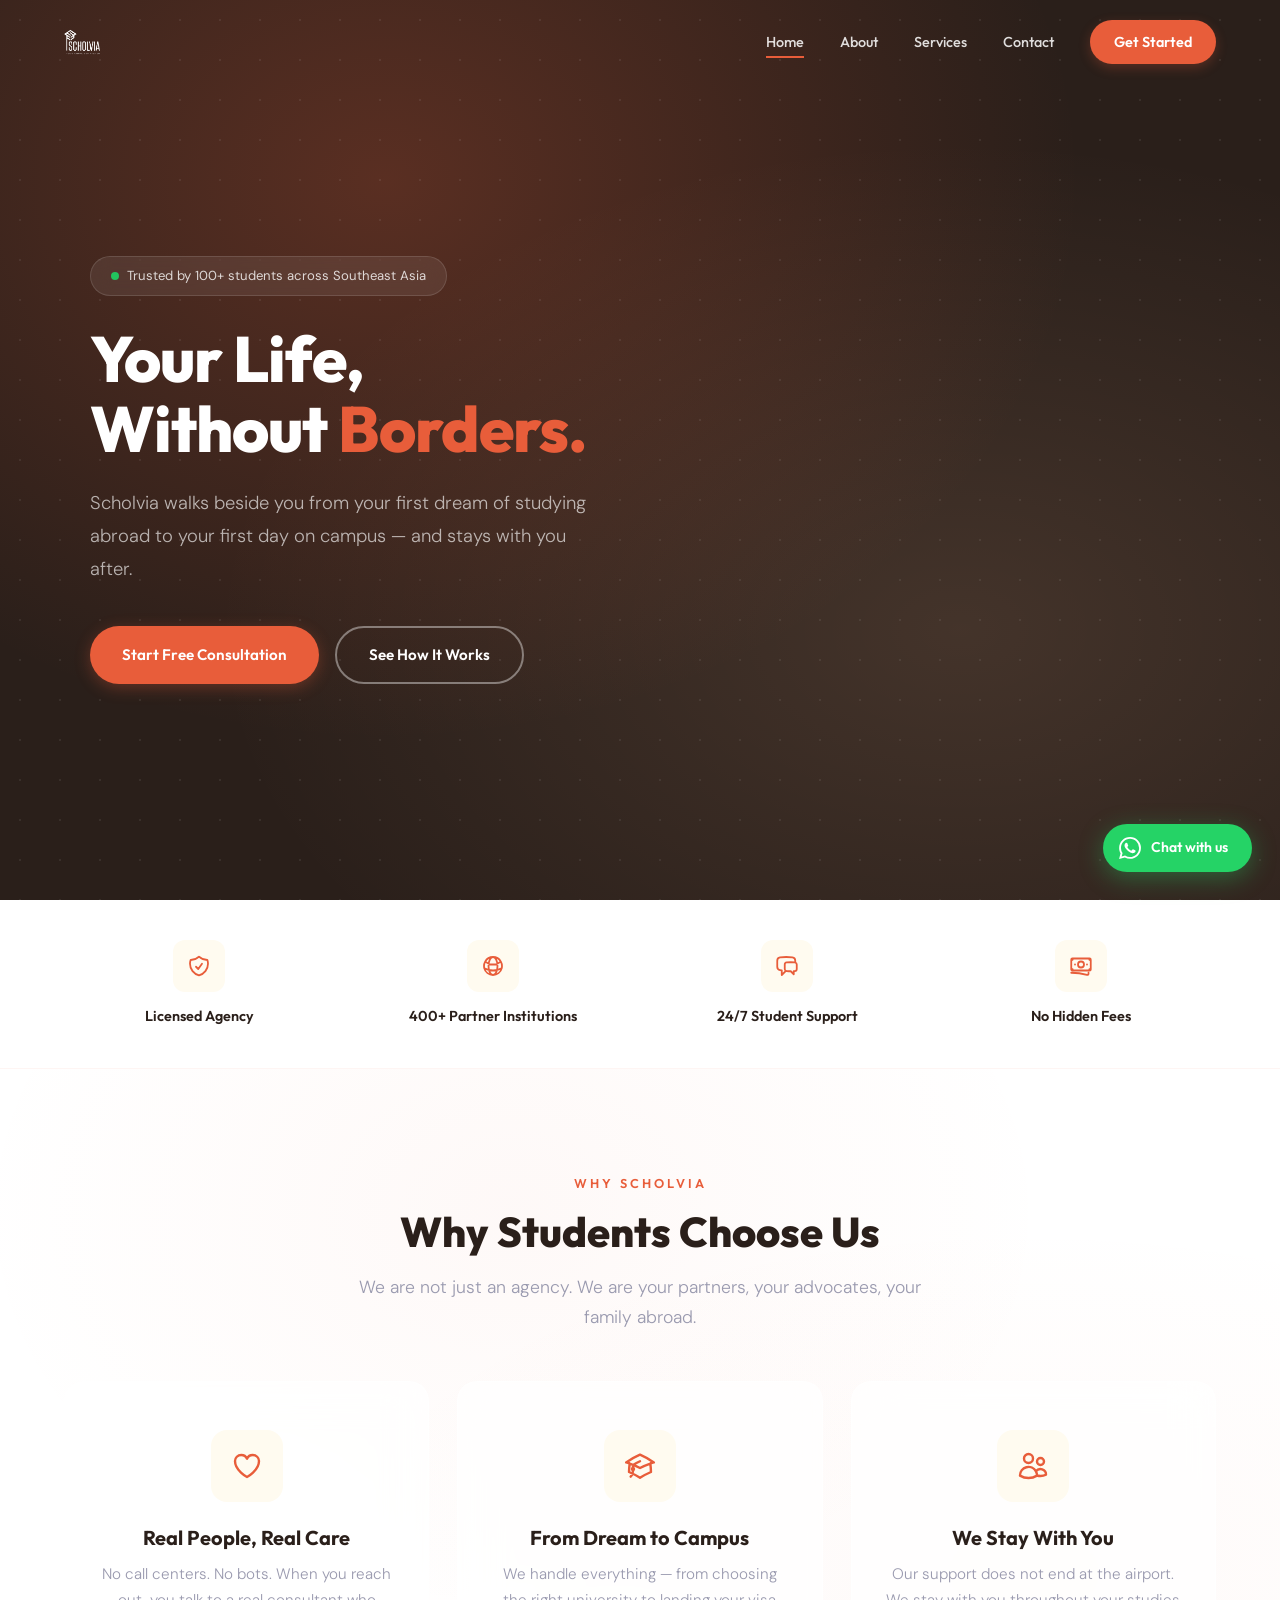
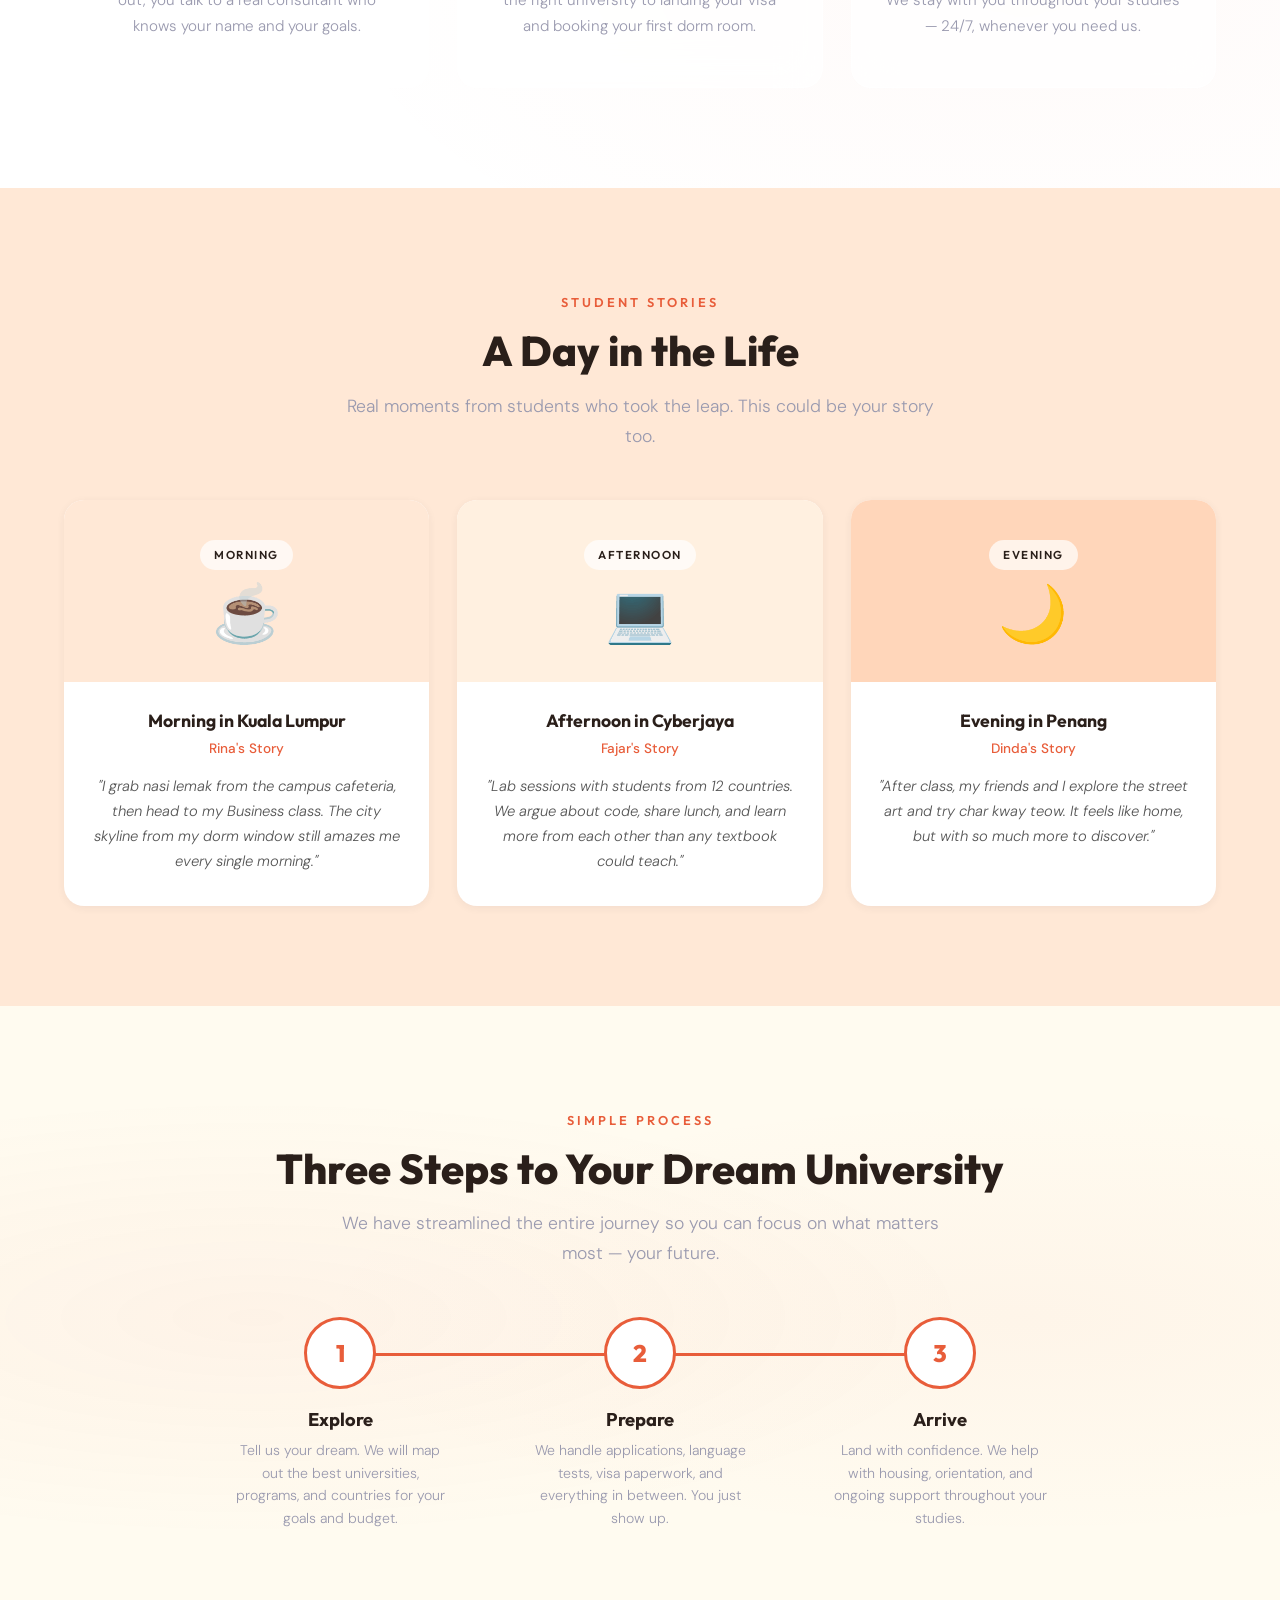
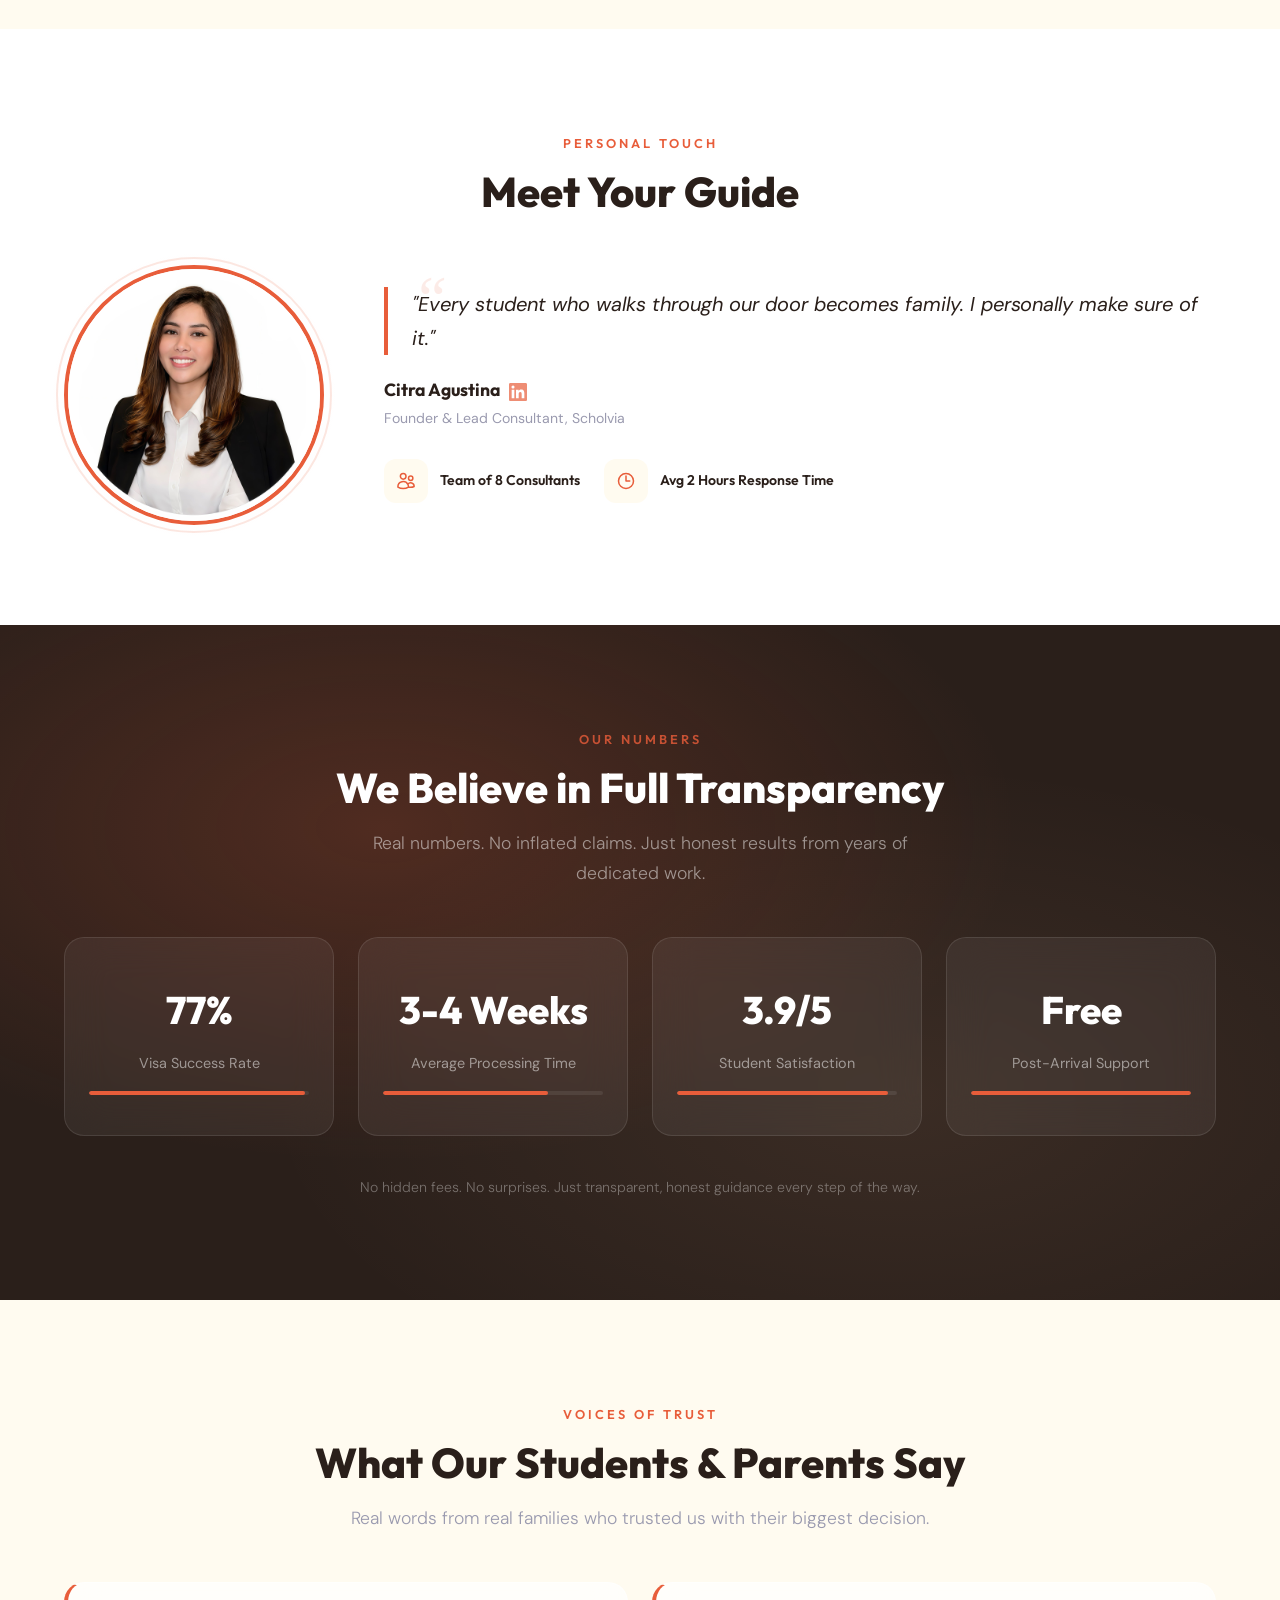
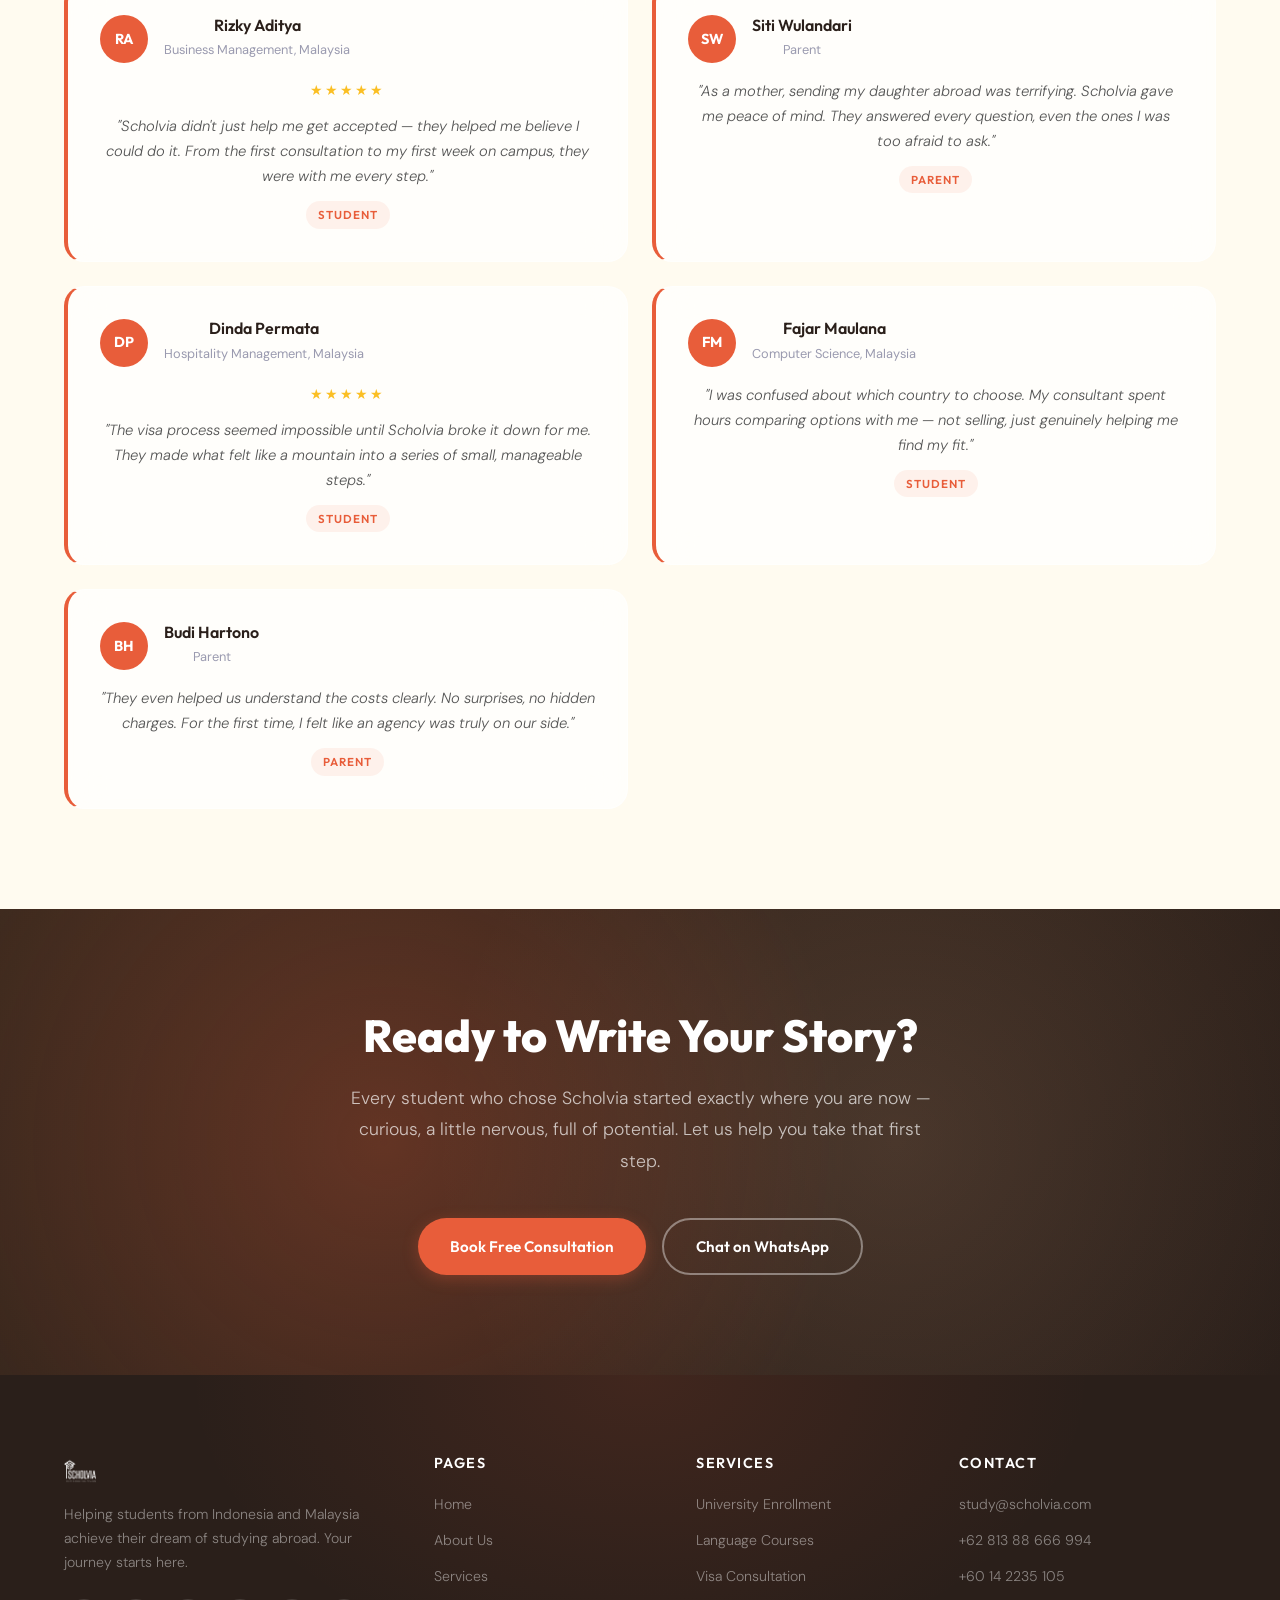
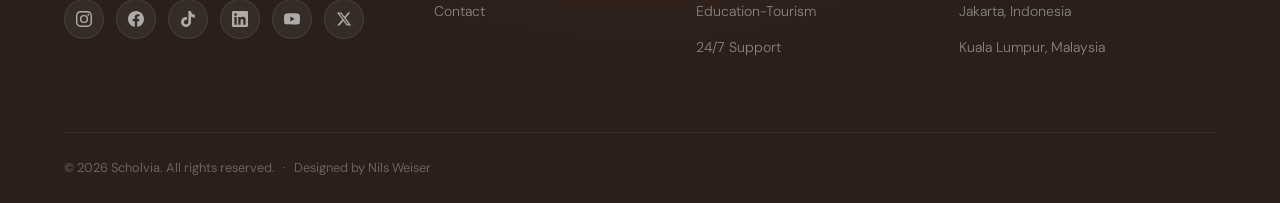
==== preview-d/index.html @ b8bace48 "Update index.html" ====
<!DOCTYPE html>
<html lang="en">
<head>
  <meta charset="UTF-8">
  <meta name="viewport" content="width=device-width, initial-scale=1.0">
  <title>Scholvia — Your Life, Without Borders</title>
  <meta name="description" content="Scholvia walks beside you from your first dream of studying abroad to your first day on campus. Education agency trusted by 100+ students across Southeast Asia.">
  <link rel="stylesheet" href="assets/css/main.css">
  <link rel="icon" type="image/png" href="assets/img/logo-color.png">
</head>
<body>

  <!-- Scroll Progress -->
  <div class="scroll-progress"></div>

  <!-- Navigation -->
  <nav class="navbar">
    <div class="nav-inner">
      <a href="index.html" class="nav-logo">
        <img src="assets/img/logo-white.png" alt="Scholvia" class="logo-white">
        <img src="assets/img/logo-color.png" alt="Scholvia" class="logo-color">
      </a>
      <div class="nav-toggle">
        <span></span>
        <span></span>
        <span></span>
      </div>
      <div class="nav-links">
        <a href="index.html" class="active">Home</a>
        <a href="about.html">About</a>
        <a href="services.html">Services</a>
        <a href="contact.html">Contact</a>
        <a href="contact.html" class="nav-cta">Get Started</a>
      </div>
    </div>
  </nav>

  <!-- ========== HERO ========== -->
  <section class="hero">
    <video class="hero-video" autoplay muted loop playsinline>
      <source src="assets/video/hero-bg.mp4" type="video/mp4">
    </video>
    <div class="hero-overlay"></div>
    <div class="hero-dots"></div>
    <div class="container">
      <div class="hero-grid">
        <div class="hero-content">
          <div class="hero-badge">Trusted by 100+ students across Southeast Asia</div>
          <h1 class="hero-title">Your Life,<br>Without <span class="text-gradient">Borders.</span></h1>
          <p class="hero-subtitle">Scholvia walks beside you from your first dream of studying abroad to your first day on campus — and stays with you after.</p>
          <div class="hero-buttons">
            <a href="contact.html" class="btn btn-primary">Start Free Consultation</a>
            <a href="#how-it-works" class="btn btn-outline">See How It Works</a>
          </div>
        </div>
  </section>

  <!-- ========== TRUST SIGNALS BAR ========== -->
  <section class="trust-bar reveal">
    <div class="container">
      <div class="trust-grid">
        <div class="trust-item">
          <div class="trust-icon">
            <svg xmlns="http://www.w3.org/2000/svg" fill="none" viewBox="0 0 24 24" stroke-width="1.8" stroke="currentColor"><path stroke-linecap="round" stroke-linejoin="round" d="M9 12.75L11.25 15 15 9.75m-3-7.036A11.959 11.959 0 013.598 6 11.99 11.99 0 003 9.749c0 5.592 3.824 10.29 9 11.623 5.176-1.332 9-6.03 9-11.622 0-1.31-.21-2.571-.598-3.751h-.152c-3.196 0-6.1-1.248-8.25-3.285z"/></svg>
          </div>
          <span class="trust-text">Licensed Agency</span>
        </div>
        <div class="trust-item">
          <div class="trust-icon">
            <svg xmlns="http://www.w3.org/2000/svg" fill="none" viewBox="0 0 24 24" stroke-width="1.8" stroke="currentColor"><path stroke-linecap="round" stroke-linejoin="round" d="M12 21a9.004 9.004 0 008.716-6.747M12 21a9.004 9.004 0 01-8.716-6.747M12 21c2.485 0 4.5-4.03 4.5-9S14.485 3 12 3m0 18c-2.485 0-4.5-4.03-4.5-9S9.515 3 12 3m0 0a8.997 8.997 0 017.843 4.582M12 3a8.997 8.997 0 00-7.843 4.582m15.686 0A11.953 11.953 0 0112 10.5c-2.998 0-5.74-1.1-7.843-2.918m15.686 0A8.959 8.959 0 0121 12c0 .778-.099 1.533-.284 2.253m0 0A17.919 17.919 0 0112 16.5c-3.162 0-6.133-.815-8.716-2.247m0 0A9.015 9.015 0 013 12c0-1.605.42-3.113 1.157-4.418"/></svg>
          </div>
          <span class="trust-text">400+ Partner Institutions</span>
        </div>
        <div class="trust-item">
          <div class="trust-icon">
            <svg xmlns="http://www.w3.org/2000/svg" fill="none" viewBox="0 0 24 24" stroke-width="1.8" stroke="currentColor"><path stroke-linecap="round" stroke-linejoin="round" d="M20.25 8.511c.884.284 1.5 1.128 1.5 2.097v4.286c0 1.136-.847 2.1-1.98 2.193-.34.027-.68.052-1.02.072v3.091l-3-3c-1.354 0-2.694-.055-4.02-.163a2.115 2.115 0 01-.825-.242m9.345-8.334a2.126 2.126 0 00-.476-.095 48.64 48.64 0 00-8.048 0c-1.131.094-1.976 1.057-1.976 2.192v4.286c0 .837.46 1.58 1.155 1.951m9.345-8.334V6.637c0-1.621-1.152-3.026-2.76-3.235A48.455 48.455 0 0011.25 3c-2.115 0-4.198.137-6.24.402-1.608.209-2.76 1.614-2.76 3.235v6.226c0 1.621 1.152 3.026 2.76 3.235.577.075 1.157.14 1.74.194V21l4.155-4.155"/></svg>
          </div>
          <span class="trust-text">24/7 Student Support</span>
        </div>
        <div class="trust-item">
          <div class="trust-icon">
            <svg xmlns="http://www.w3.org/2000/svg" fill="none" viewBox="0 0 24 24" stroke-width="1.8" stroke="currentColor"><path stroke-linecap="round" stroke-linejoin="round" d="M2.25 18.75a60.07 60.07 0 0115.797 2.101c.727.198 1.453-.342 1.453-1.096V18.75M3.75 4.5v.75A.75.75 0 013 6h-.75m0 0v-.375c0-.621.504-1.125 1.125-1.125H20.25M2.25 6v9m18-10.5v.75c0 .414.336.75.75.75h.75m-1.5-1.5h.375c.621 0 1.125.504 1.125 1.125v9.75c0 .621-.504 1.125-1.125 1.125h-.375m1.5-1.5H21a.75.75 0 00-.75.75v.75m0 0H3.75m0 0h-.375a1.125 1.125 0 01-1.125-1.125V15m1.5 1.5v-.75A.75.75 0 003 15h-.75M15 10.5a3 3 0 11-6 0 3 3 0 016 0zm3 0h.008v.008H18V10.5zm-12 0h.008v.008H6V10.5z"/></svg>
          </div>
          <span class="trust-text">No Hidden Fees</span>
        </div>
      </div>
    </div>
  </section>

  <!-- ========== WHY STUDENTS CHOOSE US ========== -->
  <section class="why-section">
    <div class="container text-center">
      <div class="reveal">
        <span class="section-label">Why Scholvia</span>
        <h2 class="section-title">Why Students Choose Us</h2>
        <p class="section-subtitle">We are not just an agency. We are your partners, your advocates, your family abroad.</p>
      </div>
      <div class="why-grid">
        <div class="glass-card why-card reveal">
          <div class="why-card-icon">
            <svg xmlns="http://www.w3.org/2000/svg" fill="none" viewBox="0 0 24 24" stroke-width="1.8" stroke="currentColor"><path stroke-linecap="round" stroke-linejoin="round" d="M21 8.25c0-2.485-2.099-4.5-4.688-4.5-1.935 0-3.597 1.126-4.312 2.733-.715-1.607-2.377-2.733-4.313-2.733C5.1 3.75 3 5.765 3 8.25c0 7.22 9 12 9 12s9-4.78 9-12z"/></svg>
          </div>
          <h3>Real People, Real Care</h3>
          <p>No call centers. No bots. When you reach out, you talk to a real consultant who knows your name and your goals.</p>
        </div>
        <div class="glass-card why-card reveal" style="transition-delay: 0.1s;">
          <div class="why-card-icon">
            <svg xmlns="http://www.w3.org/2000/svg" fill="none" viewBox="0 0 24 24" stroke-width="1.8" stroke="currentColor"><path stroke-linecap="round" stroke-linejoin="round" d="M4.26 10.147a60.436 60.436 0 00-.491 6.347A48.627 48.627 0 0112 20.904a48.627 48.627 0 018.232-4.41 60.46 60.46 0 00-.491-6.347m-15.482 0a50.57 50.57 0 00-2.658-.813A59.905 59.905 0 0112 3.493a59.902 59.902 0 0110.399 5.84c-.896.248-1.783.52-2.658.814m-15.482 0A50.697 50.697 0 0112 13.489a50.702 50.702 0 017.74-3.342M6.75 15a.75.75 0 100-1.5.75.75 0 000 1.5zm0 0v-3.675A55.378 55.378 0 0112 8.443m-7.007 11.55A5.981 5.981 0 006.75 15.75v-1.5"/></svg>
          </div>
          <h3>From Dream to Campus</h3>
          <p>We handle everything — from choosing the right university to landing your visa and booking your first dorm room.</p>
        </div>
        <div class="glass-card why-card reveal" style="transition-delay: 0.2s;">
          <div class="why-card-icon">
            <svg xmlns="http://www.w3.org/2000/svg" fill="none" viewBox="0 0 24 24" stroke-width="1.8" stroke="currentColor"><path stroke-linecap="round" stroke-linejoin="round" d="M15 19.128a9.38 9.38 0 002.625.372 9.337 9.337 0 004.121-.952 4.125 4.125 0 00-7.533-2.493M15 19.128v-.003c0-1.113-.285-2.16-.786-3.07M15 19.128v.106A12.318 12.318 0 018.624 21c-2.331 0-4.512-.645-6.374-1.766l-.001-.109a6.375 6.375 0 0111.964-3.07M12 6.375a3.375 3.375 0 11-6.75 0 3.375 3.375 0 016.75 0zm8.25 2.25a2.625 2.625 0 11-5.25 0 2.625 2.625 0 015.25 0z"/></svg>
          </div>
          <h3>We Stay With You</h3>
          <p>Our support does not end at the airport. We stay with you throughout your studies — 24/7, whenever you need us.</p>
        </div>
      </div>
    </div>
  </section>

  <!-- ========== A DAY IN THE LIFE ========== -->
  <section class="day-section">
    <div class="container text-center">
      <div class="reveal">
        <span class="section-label">Student Stories</span>
        <h2 class="section-title">A Day in the Life</h2>
        <p class="section-subtitle">Real moments from students who took the leap. This could be your story too.</p>
      </div>
      <div class="day-grid">
        <div class="day-card reveal">
          <div class="day-card-top morning">
            <span class="day-badge">Morning</span>
            <span class="day-emoji">&#9749;</span>
          </div>
          <div class="day-card-body">
            <h3>Morning in Kuala Lumpur</h3>
            <p class="student-name">Rina's Story</p>
            <blockquote>"I grab nasi lemak from the campus cafeteria, then head to my Business class. The city skyline from my dorm window still amazes me every single morning."</blockquote>
          </div>
        </div>
        <div class="day-card reveal" style="transition-delay: 0.1s;">
          <div class="day-card-top afternoon">
            <span class="day-badge">Afternoon</span>
            <span class="day-emoji">&#128187;</span>
          </div>
          <div class="day-card-body">
            <h3>Afternoon in Cyberjaya</h3>
            <p class="student-name">Fajar's Story</p>
            <blockquote>"Lab sessions with students from 12 countries. We argue about code, share lunch, and learn more from each other than any textbook could teach."</blockquote>
          </div>
        </div>
        <div class="day-card reveal" style="transition-delay: 0.2s;">
          <div class="day-card-top evening">
            <span class="day-badge">Evening</span>
            <span class="day-emoji">&#127769;</span>
          </div>
          <div class="day-card-body">
            <h3>Evening in Penang</h3>
            <p class="student-name">Dinda's Story</p>
            <blockquote>"After class, my friends and I explore the street art and try char kway teow. It feels like home, but with so much more to discover."</blockquote>
          </div>
        </div>
      </div>
    </div>
  </section>

  <!-- ========== HOW IT WORKS ========== -->
  <section class="steps-section" id="how-it-works">
    <div class="container text-center">
      <div class="reveal">
        <span class="section-label">Simple Process</span>
        <h2 class="section-title">Three Steps to Your Dream University</h2>
        <p class="section-subtitle">We have streamlined the entire journey so you can focus on what matters most — your future.</p>
      </div>
      <div class="stepper reveal">
        <div class="stepper-line"></div>
        <div class="step">
          <div class="step-circle">1</div>
          <h3>Explore</h3>
          <p>Tell us your dream. We will map out the best universities, programs, and countries for your goals and budget.</p>
        </div>
        <div class="step">
          <div class="step-circle">2</div>
          <h3>Prepare</h3>
          <p>We handle applications, language tests, visa paperwork, and everything in between. You just show up.</p>
        </div>
        <div class="step">
          <div class="step-circle">3</div>
          <h3>Arrive</h3>
          <p>Land with confidence. We help with housing, orientation, and ongoing support throughout your studies.</p>
        </div>
      </div>
    </div>
  </section>

  <!-- ========== MEET YOUR GUIDE ========== -->
  <section class="guide-section">
    <div class="container">
      <div class="text-center reveal">
        <span class="section-label">Personal Touch</span>
        <h2 class="section-title">Meet Your Guide</h2>
      </div>
      <div class="guide-grid" style="margin-top: 48px;">
        <div class="reveal-left">
          <div class="guide-photo-wrapper">
            <img src="assets/img/citra.png" alt="Citra Agustina — Founder of Scholvia" class="guide-photo">
          </div>
        </div>
        <div class="guide-content reveal-right">
          <blockquote>"Every student who walks through our door becomes family. I personally make sure of it."</blockquote>
          <p class="guide-name">Citra Agustina <a href="https://www.linkedin.com/in/citragustina/" target="_blank" rel="noopener" class="linkedin-link" aria-label="Citra Agustina on LinkedIn"><svg viewBox="0 0 24 24" width="18" height="18" style="vertical-align: middle; margin-left: 6px; fill: #E85D3A;"><path d="M20.447 20.452h-3.554v-5.569c0-1.328-.027-3.037-1.852-3.037-1.853 0-2.136 1.445-2.136 2.939v5.667H9.351V9h3.414v1.561h.046c.477-.9 1.637-1.85 3.37-1.85 3.601 0 4.267 2.37 4.267 5.455v6.286zM5.337 7.433a2.062 2.062 0 01-2.063-2.065 2.064 2.064 0 112.063 2.065zm1.782 13.019H3.555V9h3.564v11.452zM22.225 0H1.771C.792 0 0 .774 0 1.729v20.542C0 23.227.792 24 1.771 24h20.451C23.2 24 24 23.227 24 22.271V1.729C24 .774 23.2 0 22.222 0h.003z"/></svg></a></p>
          <p class="guide-role">Founder &amp; Lead Consultant, Scholvia</p>
          <div class="guide-stats">
            <div class="guide-stat">
              <div class="guide-stat-icon">
                <svg xmlns="http://www.w3.org/2000/svg" fill="none" viewBox="0 0 24 24" stroke-width="1.8" stroke="currentColor"><path stroke-linecap="round" stroke-linejoin="round" d="M15 19.128a9.38 9.38 0 002.625.372 9.337 9.337 0 004.121-.952 4.125 4.125 0 00-7.533-2.493M15 19.128v-.003c0-1.113-.285-2.16-.786-3.07M15 19.128v.106A12.318 12.318 0 018.624 21c-2.331 0-4.512-.645-6.374-1.766l-.001-.109a6.375 6.375 0 0111.964-3.07M12 6.375a3.375 3.375 0 11-6.75 0 3.375 3.375 0 016.75 0zm8.25 2.25a2.625 2.625 0 11-5.25 0 2.625 2.625 0 015.25 0z"/></svg>
              </div>
              <span class="guide-stat-text">Team of 8 Consultants</span>
            </div>
            <div class="guide-stat">
              <div class="guide-stat-icon">
                <svg xmlns="http://www.w3.org/2000/svg" fill="none" viewBox="0 0 24 24" stroke-width="1.8" stroke="currentColor"><path stroke-linecap="round" stroke-linejoin="round" d="M12 6v6h4.5m4.5 0a9 9 0 11-18 0 9 9 0 0118 0z"/></svg>
              </div>
              <span class="guide-stat-text">Avg 2 Hours Response Time</span>
            </div>
          </div>
        </div>
      </div>
    </div>
  </section>

  <!-- ========== TRANSPARENCY DASHBOARD ========== -->
  <section class="transparency-section">
    <div class="container text-center">
      <div class="reveal">
        <span class="section-label">Our Numbers</span>
        <h2 class="section-title">We Believe in Full Transparency</h2>
        <p class="section-subtitle">Real numbers. No inflated claims. Just honest results from years of dedicated work.</p>
      </div>
      <div class="transparency-grid">
        <div class="glass-card-dark metric-card reveal">
          <div class="metric-value"><span data-counter="98" data-suffix="%">0%</span></div>
          <div class="metric-label">Visa Success Rate</div>
          <div class="metric-bar"><div class="metric-bar-fill" data-width="98%"></div></div>
        </div>
        <div class="glass-card-dark metric-card reveal" style="transition-delay: 0.1s;">
          <div class="metric-value">3-4 Weeks</div>
          <div class="metric-label">Average Processing Time</div>
          <div class="metric-bar"><div class="metric-bar-fill" data-width="75%"></div></div>
        </div>
        <div class="glass-card-dark metric-card reveal" style="transition-delay: 0.2s;">
          <div class="metric-value"><span data-counter="4.9" data-suffix="/5">0/5</span></div>
          <div class="metric-label">Student Satisfaction</div>
          <div class="metric-bar"><div class="metric-bar-fill" data-width="96%"></div></div>
        </div>
        <div class="glass-card-dark metric-card reveal" style="transition-delay: 0.3s;">
          <div class="metric-value">Free</div>
          <div class="metric-label">Post-Arrival Support</div>
          <div class="metric-bar"><div class="metric-bar-fill" data-width="100%"></div></div>
        </div>
      </div>
      <p class="transparency-note reveal">No hidden fees. No surprises. Just transparent, honest guidance every step of the way.</p>
    </div>
  </section>

  <!-- ========== TESTIMONIALS ========== -->
  <section class="testimonials-section">
    <div class="container text-center">
      <div class="reveal">
        <span class="section-label">Voices of Trust</span>
        <h2 class="section-title">What Our Students &amp; Parents Say</h2>
        <p class="section-subtitle">Real words from real families who trusted us with their biggest decision.</p>
      </div>
      <div class="testimonials-grid">
        <!-- Rizky -->
        <div class="glass-card testimonial-card border-blue reveal">
          <div class="testimonial-header">
            <div class="testimonial-avatar bg-blue">RA</div>
            <div class="testimonial-info">
              <h4>Rizky Aditya</h4>
              <span>Business Management, Malaysia</span>
            </div>
          </div>
          <div class="testimonial-stars">&#9733;&#9733;&#9733;&#9733;&#9733;</div>
          <p>"Scholvia didn't just help me get accepted — they helped me believe I could do it. From the first consultation to my first week on campus, they were with me every step."</p>
          <span class="testimonial-tag tag-student">Student</span>
        </div>
        <!-- Siti (Parent) -->
        <div class="glass-card testimonial-card border-magenta reveal" style="transition-delay: 0.1s;">
          <div class="testimonial-header">
            <div class="testimonial-avatar bg-magenta">SW</div>
            <div class="testimonial-info">
              <h4>Siti Wulandari</h4>
              <span>Parent</span>
            </div>
          </div>
          <p>"As a mother, sending my daughter abroad was terrifying. Scholvia gave me peace of mind. They answered every question, even the ones I was too afraid to ask."</p>
          <span class="testimonial-tag tag-parent">Parent</span>
        </div>
        <!-- Dinda -->
        <div class="glass-card testimonial-card border-blue reveal">
          <div class="testimonial-header">
            <div class="testimonial-avatar bg-blue">DP</div>
            <div class="testimonial-info">
              <h4>Dinda Permata</h4>
              <span>Hospitality Management, Malaysia</span>
            </div>
          </div>
          <div class="testimonial-stars">&#9733;&#9733;&#9733;&#9733;&#9733;</div>
          <p>"The visa process seemed impossible until Scholvia broke it down for me. They made what felt like a mountain into a series of small, manageable steps."</p>
          <span class="testimonial-tag tag-student">Student</span>
        </div>
        <!-- Fajar -->
        <div class="glass-card testimonial-card border-blue reveal" style="transition-delay: 0.1s;">
          <div class="testimonial-header">
            <div class="testimonial-avatar bg-blue">FM</div>
            <div class="testimonial-info">
              <h4>Fajar Maulana</h4>
              <span>Computer Science, Malaysia</span>
            </div>
          </div>
          <p>"I was confused about which country to choose. My consultant spent hours comparing options with me — not selling, just genuinely helping me find my fit."</p>
          <span class="testimonial-tag tag-student">Student</span>
        </div>
        <!-- Budi (Parent) -->
        <div class="glass-card testimonial-card border-magenta reveal">
          <div class="testimonial-header">
            <div class="testimonial-avatar bg-magenta">BH</div>
            <div class="testimonial-info">
              <h4>Budi Hartono</h4>
              <span>Parent</span>
            </div>
          </div>
          <p>"They even helped us understand the costs clearly. No surprises, no hidden charges. For the first time, I felt like an agency was truly on our side."</p>
          <span class="testimonial-tag tag-parent">Parent</span>
        </div>
      </div>
    </div>
  </section>

  <!-- ========== CTA SECTION ========== -->
  <section class="cta-section">
    <div class="container reveal">
      <h2>Ready to Write Your Story?</h2>
      <p>Every student who chose Scholvia started exactly where you are now — curious, a little nervous, full of potential. Let us help you take that first step.</p>
      <div class="cta-buttons">
        <a href="contact.html" class="btn btn-primary">Book Free Consultation</a>
        <a href="https://wa.me/6281388666994" target="_blank" rel="noopener" class="btn btn-outline">Chat on WhatsApp</a>
      </div>
    </div>
  </section>

  <!-- ========== FOOTER ========== -->
  <footer class="footer">
    <div class="container">
      <div class="footer-grid">
        <div class="footer-brand">
          <img src="assets/img/logo-white.png" alt="Scholvia">
          <p>Helping students from Indonesia and Malaysia achieve their dream of studying abroad. Your journey starts here.</p>
          <div class="footer-socials">
            <a href="https://instagram.com/scholviaofficial" target="_blank" rel="noopener" aria-label="Instagram">
              <svg viewBox="0 0 24 24"><path d="M12 2.163c3.204 0 3.584.012 4.85.07 3.252.148 4.771 1.691 4.919 4.919.058 1.265.069 1.645.069 4.849 0 3.205-.012 3.584-.069 4.849-.149 3.225-1.664 4.771-4.919 4.919-1.266.058-1.644.07-4.85.07-3.204 0-3.584-.012-4.849-.07-3.26-.149-4.771-1.699-4.919-4.92-.058-1.265-.07-1.644-.07-4.849 0-3.204.013-3.583.07-4.849.149-3.227 1.664-4.771 4.919-4.919 1.266-.057 1.645-.069 4.849-.069zM12 0C8.741 0 8.333.014 7.053.072 2.695.272.273 2.69.073 7.052.014 8.333 0 8.741 0 12c0 3.259.014 3.668.072 4.948.2 4.358 2.618 6.78 6.98 6.98C8.333 23.986 8.741 24 12 24c3.259 0 3.668-.014 4.948-.072 4.354-.2 6.782-2.618 6.979-6.98.059-1.28.073-1.689.073-4.948 0-3.259-.014-3.667-.072-4.947-.196-4.354-2.617-6.78-6.979-6.98C15.668.014 15.259 0 12 0zm0 5.838a6.162 6.162 0 100 12.324 6.162 6.162 0 000-12.324zM12 16a4 4 0 110-8 4 4 0 010 8zm6.406-11.845a1.44 1.44 0 100 2.881 1.44 1.44 0 000-2.881z"/></svg>
            </a>
            <a href="https://facebook.com/share/1Yma7Hx8Kg/" target="_blank" rel="noopener" aria-label="Facebook">
              <svg viewBox="0 0 24 24"><path d="M24 12.073c0-6.627-5.373-12-12-12s-12 5.373-12 12c0 5.99 4.388 10.954 10.125 11.854v-8.385H7.078v-3.47h3.047V9.43c0-3.007 1.792-4.669 4.533-4.669 1.312 0 2.686.235 2.686.235v2.953H15.83c-1.491 0-1.956.925-1.956 1.874v2.25h3.328l-.532 3.47h-2.796v8.385C19.612 23.027 24 18.062 24 12.073z"/></svg>
            </a>
            <a href="https://tiktok.com/@scholviaofficial" target="_blank" rel="noopener" aria-label="TikTok">
              <svg viewBox="0 0 24 24"><path d="M12.525.02c1.31-.02 2.61-.01 3.91-.02.08 1.53.63 3.09 1.75 4.17 1.12 1.11 2.7 1.62 4.24 1.79v4.03c-1.44-.05-2.89-.35-4.2-.97-.57-.26-1.1-.59-1.62-.93-.01 2.92.01 5.84-.02 8.75-.08 1.4-.54 2.79-1.35 3.94-1.31 1.92-3.58 3.17-5.91 3.21-1.43.08-2.86-.31-4.08-1.03-2.02-1.19-3.44-3.37-3.65-5.71-.02-.5-.03-1-.01-1.49.18-1.9 1.12-3.72 2.58-4.96 1.66-1.44 3.98-2.13 6.15-1.72.02 1.48-.04 2.96-.04 4.44-.99-.32-2.15-.23-3.02.37-.63.41-1.11 1.04-1.36 1.75-.21.51-.15 1.07-.14 1.61.24 1.64 1.82 3.02 3.5 2.87 1.12-.01 2.19-.66 2.77-1.61.19-.33.4-.67.41-1.06.1-1.79.06-3.57.07-5.36.01-4.03-.01-8.05.02-12.07z"/></svg>
            </a>
            <a href="https://linkedin.com/company/scholvia/" target="_blank" rel="noopener" aria-label="LinkedIn">
              <svg viewBox="0 0 24 24"><path d="M20.447 20.452h-3.554v-5.569c0-1.328-.027-3.037-1.852-3.037-1.853 0-2.136 1.445-2.136 2.939v5.667H9.351V9h3.414v1.561h.046c.477-.9 1.637-1.85 3.37-1.85 3.601 0 4.267 2.37 4.267 5.455v6.286zM5.337 7.433a2.062 2.062 0 01-2.063-2.065 2.064 2.064 0 112.063 2.065zm1.782 13.019H3.555V9h3.564v11.452zM22.225 0H1.771C.792 0 0 .774 0 1.729v20.542C0 23.227.792 24 1.771 24h20.451C23.2 24 24 23.227 24 22.271V1.729C24 .774 23.2 0 22.222 0h.003z"/></svg>
            </a>
            <a href="https://youtube.com/@Scholvia" target="_blank" rel="noopener" aria-label="YouTube">
              <svg viewBox="0 0 24 24"><path d="M23.498 6.186a3.016 3.016 0 00-2.122-2.136C19.505 3.545 12 3.545 12 3.545s-7.505 0-9.377.505A3.017 3.017 0 00.502 6.186C0 8.07 0 12 0 12s0 3.93.502 5.814a3.016 3.016 0 002.122 2.136c1.871.505 9.376.505 9.376.505s7.505 0 9.377-.505a3.015 3.015 0 002.122-2.136C24 15.93 24 12 24 12s0-3.93-.502-5.814zM9.545 15.568V8.432L15.818 12l-6.273 3.568z"/></svg>
            </a>
            <a href="https://x.com/Scholvia" target="_blank" rel="noopener" aria-label="X (Twitter)">
              <svg viewBox="0 0 24 24"><path d="M18.244 2.25h3.308l-7.227 8.26 8.502 11.24H16.17l-5.214-6.817L4.99 21.75H1.68l7.73-8.835L1.254 2.25H8.08l4.713 6.231zm-1.161 17.52h1.833L7.084 4.126H5.117z"/></svg>
            </a>
          </div>
        </div>
        <div class="footer-col">
          <h4>Pages</h4>
          <a href="index.html">Home</a>
          <a href="about.html">About Us</a>
          <a href="services.html">Services</a>
          <a href="contact.html">Contact</a>
        </div>
        <div class="footer-col">
          <h4>Services</h4>
          <a href="services.html">University Enrollment</a>
          <a href="services.html">Language Courses</a>
          <a href="services.html">Visa Consultation</a>
          <a href="services.html">Education-Tourism</a>
          <a href="services.html">24/7 Support</a>
        </div>
        <div class="footer-col">
          <h4>Contact</h4>
          <a href="mailto:study@scholvia.com">study@scholvia.com</a>
          <a href="tel:+6281388666994">+62 813 88 666 994</a>
          <a href="tel:+60142235105">+60 14 2235 105</a>
          <a href="#">Jakarta, Indonesia</a>
          <a href="#">Kuala Lumpur, Malaysia</a>
        </div>
      </div>
      <div class="footer-bottom">
        <p>&copy; 2026 Scholvia. All rights reserved.</p>
        <a href="https://wuesteon.github.io/" target="_blank" rel="noopener">Designed by Nils Weiser</a>
      </div>
    </div>
  </footer>

  <!-- WhatsApp Float -->
  <a href="https://wa.me/6281388666994" target="_blank" rel="noopener" class="whatsapp-float">
    <svg viewBox="0 0 24 24"><path d="M17.472 14.382c-.297-.149-1.758-.867-2.03-.967-.273-.099-.471-.148-.67.15-.197.297-.767.966-.94 1.164-.173.199-.347.223-.644.075-.297-.15-1.255-.463-2.39-1.475-.883-.788-1.48-1.761-1.653-2.059-.173-.297-.018-.458.13-.606.134-.133.298-.347.446-.52.149-.174.198-.298.298-.497.099-.198.05-.371-.025-.52-.075-.149-.669-1.612-.916-2.207-.242-.579-.487-.5-.669-.51-.173-.008-.371-.01-.57-.01-.198 0-.52.074-.792.372-.272.297-1.04 1.016-1.04 2.479 0 1.462 1.065 2.875 1.213 3.074.149.198 2.096 3.2 5.077 4.487.709.306 1.262.489 1.694.625.712.227 1.36.195 1.871.118.571-.085 1.758-.719 2.006-1.413.248-.694.248-1.289.173-1.413-.074-.124-.272-.198-.57-.347m-5.421 7.403h-.004a9.87 9.87 0 01-5.031-1.378l-.361-.214-3.741.982.998-3.648-.235-.374a9.86 9.86 0 01-1.51-5.26c.001-5.45 4.436-9.884 9.888-9.884 2.64 0 5.122 1.03 6.988 2.898a9.825 9.825 0 012.893 6.994c-.003 5.45-4.437 9.884-9.885 9.884m8.413-18.297A11.815 11.815 0 0012.05 0C5.495 0 .16 5.335.157 11.892c0 2.096.547 4.142 1.588 5.945L.057 24l6.305-1.654a11.882 11.882 0 005.683 1.448h.005c6.554 0 11.89-5.335 11.893-11.893a11.821 11.821 0 00-3.48-8.413z"/></svg>
    Chat with us
  </a>

  <script src="assets/js/main.js"></script>
</body>
</html>
---- preview-d/assets/css/main.css ----
/* ============================================
   SCHOLVIA — Version D: The Best of Both
   Main Stylesheet
   ============================================ */

/* ---------- Google Fonts ---------- */
@import url('https://fonts.googleapis.com/css2?family=Outfit:wght@300;400;500;600;700;800&family=DM+Sans:ital,wght@0,300;0,400;0,500;0,700;1,400&display=swap');

/* ---------- CSS Custom Properties ---------- */
:root {
  --royal-blue: #E85D3A;
  --magenta: #E85D3A;
  --lavender-white: #FFFBF0;
  --white: #FFFFFF;
  --deep-indigo: #2A1F1A;
  --soft-peach: #FFE8D6;
  --light-gray: #9A9AAF;
  --morning-blue: #FFE8D6;
  --afternoon-lavender: #FFF0E0;
  --evening-purple: #FFD6BA;

  --font-heading: 'Outfit', sans-serif;
  --font-body: 'DM Sans', sans-serif;

  --shadow-sm: 0 2px 8px rgba(45,49,66,0.06);
  --shadow-md: 0 8px 24px rgba(45,49,66,0.08);
  --shadow-lg: 0 16px 48px rgba(45,49,66,0.12);
  --shadow-glow-blue: 0 0 40px rgba(232,93,58,0.15);
  --shadow-glow-magenta: 0 0 40px rgba(232,93,58,0.12);

  --radius-sm: 12px;
  --radius-md: 16px;
  --radius-lg: 20px;
  --radius-xl: 28px;
  --radius-full: 9999px;

  --transition: 0.3s cubic-bezier(0.4, 0, 0.2, 1);
  --transition-slow: 0.5s cubic-bezier(0.4, 0, 0.2, 1);
}

/* ---------- Reset & Base ---------- */
*, *::before, *::after {
  margin: 0;
  padding: 0;
  box-sizing: border-box;
}

html {
  scroll-behavior: smooth;
  -webkit-text-size-adjust: 100%;
}

body {
  font-family: var(--font-body);
  font-weight: 400;
  color: var(--deep-indigo);
  background: var(--lavender-white);
  line-height: 1.7;
  overflow-x: hidden;
  -webkit-font-smoothing: antialiased;
  -moz-osx-font-smoothing: grayscale;
}

img { max-width: 100%; height: auto; display: block; }
a { text-decoration: none; color: inherit; transition: var(--transition); }
ul, ol { list-style: none; }
button { cursor: pointer; border: none; background: none; font-family: inherit; }
input, textarea, select { font-family: inherit; }

h1, h2, h3, h4, h5, h6 {
  font-family: var(--font-heading);
  line-height: 1.2;
  font-weight: 700;
}

.container {
  max-width: 1200px;
  margin: 0 auto;
  padding: 0 24px;
}

/* ---------- Scroll Progress Bar ---------- */
.scroll-progress {
  position: fixed;
  top: 0;
  left: 0;
  width: 0%;
  height: 3px;
  background: linear-gradient(90deg, var(--royal-blue), var(--magenta));
  z-index: 10001;
  transition: width 0.1s linear;
}

/* ---------- Section Label ---------- */
.section-label {
  font-family: var(--font-heading);
  font-size: 0.8rem;
  font-weight: 600;
  text-transform: uppercase;
  letter-spacing: 3px;
  color: var(--royal-blue);
  margin-bottom: 12px;
  display: inline-block;
}

.section-title {
  font-size: 2.6rem;
  font-weight: 800;
  margin-bottom: 16px;
  color: var(--deep-indigo);
}

.section-subtitle {
  font-size: 1.1rem;
  color: var(--light-gray);
  max-width: 600px;
  margin: 0 auto 48px;
  font-weight: 300;
}

.text-center { text-align: center; }

/* ---------- Text Gradient ---------- */
.text-gradient {
  background: linear-gradient(135deg, var(--royal-blue), var(--magenta));
  -webkit-background-clip: text;
  -webkit-text-fill-color: transparent;
  background-clip: text;
}

/* ---------- Buttons ---------- */
.btn {
  display: inline-flex;
  align-items: center;
  gap: 8px;
  padding: 14px 32px;
  border-radius: var(--radius-full);
  font-family: var(--font-heading);
  font-weight: 600;
  font-size: 0.95rem;
  transition: var(--transition);
  white-space: nowrap;
}

.btn-primary {
  background: var(--magenta);
  color: var(--white);
  box-shadow: 0 4px 16px rgba(232,93,58,0.3);
}
.btn-primary:hover {
  transform: translateY(-2px);
  box-shadow: 0 8px 28px rgba(232,93,58,0.4);
}

.btn-outline {
  background: transparent;
  color: var(--white);
  border: 2px solid rgba(255,255,255,0.4);
}
.btn-outline:hover {
  background: rgba(255,255,255,0.1);
  border-color: rgba(255,255,255,0.7);
  transform: translateY(-2px);
}

.btn-outline-dark {
  background: transparent;
  color: var(--deep-indigo);
  border: 2px solid rgba(26,26,46,0.2);
}
.btn-outline-dark:hover {
  background: var(--deep-indigo);
  color: var(--white);
  transform: translateY(-2px);
}

.btn-blue {
  background: var(--royal-blue);
  color: var(--white);
  box-shadow: 0 4px 16px rgba(232,93,58,0.3);
}
.btn-blue:hover {
  transform: translateY(-2px);
  box-shadow: 0 8px 28px rgba(232,93,58,0.4);
}

/* ---------- Glass Cards ---------- */
.glass-card {
  background: rgba(255,255,255,0.7);
  backdrop-filter: blur(20px);
  -webkit-backdrop-filter: blur(20px);
  border: 1px solid rgba(255,255,255,0.5);
  border-radius: var(--radius-lg);
  padding: 36px;
  transition: var(--transition);
}
.glass-card:hover {
  transform: translateY(-4px) scale(1.02);
  box-shadow: var(--shadow-lg);
}

.glass-card-dark {
  background: rgba(255,255,255,0.06);
  backdrop-filter: blur(20px);
  -webkit-backdrop-filter: blur(20px);
  border: 1px solid rgba(255,255,255,0.1);
  border-radius: var(--radius-lg);
  padding: 36px;
  transition: var(--transition);
}
.glass-card-dark:hover {
  transform: translateY(-4px) scale(1.02);
  background: rgba(255,255,255,0.1);
  border-color: rgba(255,255,255,0.2);
}

/* ---------- Navigation ---------- */
.navbar {
  position: fixed;
  top: 0;
  left: 0;
  width: 100%;
  z-index: 10000;
  padding: 20px 0;
  transition: var(--transition);
}

.navbar.scrolled {
  background: rgba(255,255,255,0.92);
  backdrop-filter: blur(20px);
  -webkit-backdrop-filter: blur(20px);
  box-shadow: 0 1px 20px rgba(0,0,0,0.06);
  padding: 12px 0;
}

.nav-inner {
  display: flex;
  align-items: center;
  justify-content: space-between;
  max-width: 1200px;
  margin: 0 auto;
  padding: 0 24px;
}

.nav-logo img {
  height: 36px;
  transition: var(--transition);
}

.nav-logo .logo-white { display: block; }
.nav-logo .logo-color { display: none; }
.navbar.scrolled .nav-logo .logo-white { display: none; }
.navbar.scrolled .nav-logo .logo-color { display: block; }

/* Inner pages: nav starts scrolled */
.inner-page .navbar { background: rgba(255,255,255,0.92); backdrop-filter: blur(20px); -webkit-backdrop-filter: blur(20px); box-shadow: 0 1px 20px rgba(0,0,0,0.06); padding: 12px 0; }
.inner-page .nav-logo .logo-white { display: none; }
.inner-page .nav-logo .logo-color { display: block; }
.inner-page .nav-links a { color: var(--deep-indigo); }
.inner-page .nav-links a:hover { color: var(--royal-blue); }

.nav-links {
  display: flex;
  align-items: center;
  gap: 36px;
}

.nav-links a {
  font-family: var(--font-heading);
  font-weight: 500;
  font-size: 0.9rem;
  color: rgba(255,255,255,0.85);
  position: relative;
}
.nav-links a:hover { color: var(--white); }
.navbar.scrolled .nav-links a { color: var(--deep-indigo); }
.navbar.scrolled .nav-links a:hover { color: var(--royal-blue); }

.nav-links a::after {
  content: '';
  position: absolute;
  bottom: -4px;
  left: 0;
  width: 0;
  height: 2px;
  background: var(--magenta);
  transition: var(--transition);
}
.nav-links a:hover::after, .nav-links a.active::after { width: 100%; }

.nav-cta {
  padding: 10px 24px !important;
  background: var(--magenta) !important;
  color: var(--white) !important;
  border-radius: var(--radius-full) !important;
  font-weight: 600 !important;
  box-shadow: 0 4px 12px rgba(232,93,58,0.25);
}
.nav-cta::after { display: none !important; }
.nav-cta:hover {
  transform: translateY(-2px);
  box-shadow: 0 6px 20px rgba(232,93,58,0.35) !important;
}
.navbar.scrolled .nav-cta { color: var(--white) !important; }

/* Mobile Nav Toggle */
.nav-toggle {
  display: none;
  flex-direction: column;
  gap: 5px;
  cursor: pointer;
  z-index: 10002;
}
.nav-toggle span {
  width: 24px;
  height: 2px;
  background: var(--white);
  transition: var(--transition);
  border-radius: 2px;
}
.navbar.scrolled .nav-toggle span,
.inner-page .nav-toggle span { background: var(--deep-indigo); }
.nav-toggle.active span:nth-child(1) { transform: rotate(45deg) translateY(7px); }
.nav-toggle.active span:nth-child(2) { opacity: 0; }
.nav-toggle.active span:nth-child(3) { transform: rotate(-45deg) translateY(-7px); }

/* ---------- Hero Section ---------- */
.hero {
  position: relative;
  min-height: 100vh;
  display: flex;
  align-items: center;
  background: var(--deep-indigo);
  overflow: hidden;
  padding: 120px 0 80px;
}

.hero-video {
  position: absolute;
  inset: 0;
  width: 100%;
  height: 100%;
  object-fit: cover;
  opacity: 0.15;
  z-index: 1;
}

.hero-overlay {
  position: absolute;
  inset: 0;
  z-index: 2;
  background:
    radial-gradient(ellipse at 30% 20%, rgba(232,93,58,0.25) 0%, transparent 55%),
    radial-gradient(ellipse at 75% 70%, rgba(255,200,160,0.12) 0%, transparent 55%),
    radial-gradient(ellipse at 50% 100%, rgba(42,31,26,0.85) 0%, transparent 60%);
}

.hero-dots {
  position: absolute;
  inset: 0;
  z-index: 3;
  background-image: radial-gradient(rgba(255,255,255,0.07) 1px, transparent 1px);
  background-size: 40px 40px;
}

.hero .container {
  position: relative;
  z-index: 4;
}

.hero-grid {
  display: grid;
  grid-template-columns: 1fr 1fr;
  gap: 60px;
  align-items: center;
}

.hero-badge {
  display: inline-flex;
  align-items: center;
  gap: 8px;
  padding: 8px 20px;
  background: rgba(255,255,255,0.08);
  border: 1px solid rgba(255,255,255,0.12);
  border-radius: var(--radius-full);
  font-size: 0.82rem;
  color: rgba(255,255,255,0.8);
  margin-bottom: 28px;
  backdrop-filter: blur(10px);
}

.hero-badge::before {
  content: '';
  width: 8px;
  height: 8px;
  background: #22c55e;
  border-radius: 50%;
  animation: pulse-dot 2s ease-in-out infinite;
}

@keyframes pulse-dot {
  0%, 100% { opacity: 1; box-shadow: 0 0 0 0 rgba(34,197,94,0.4); }
  50% { opacity: 0.7; box-shadow: 0 0 0 6px rgba(34,197,94,0); }
}

.hero-title {
  font-size: 4rem;
  font-weight: 800;
  color: var(--white);
  line-height: 1.08;
  margin-bottom: 24px;
  letter-spacing: -1px;
}

.hero-subtitle {
  font-size: 1.15rem;
  color: rgba(255,255,255,0.65);
  line-height: 1.8;
  margin-bottom: 40px;
  max-width: 520px;
  font-weight: 300;
}

.hero-buttons {
  display: flex;
  gap: 16px;
  flex-wrap: wrap;
}

/* Hero Dashboard Card */
.hero-dashboard {
  background: rgba(255,255,255,0.06);
  backdrop-filter: blur(24px);
  -webkit-backdrop-filter: blur(24px);
  border: 1px solid rgba(255,255,255,0.1);
  border-radius: var(--radius-xl);
  padding: 40px;
  position: relative;
}

.hero-dashboard::before {
  content: '';
  position: absolute;
  top: -1px; left: -1px; right: -1px; bottom: -1px;
  border-radius: var(--radius-xl);
  background: linear-gradient(135deg, rgba(232,93,58,0.3), rgba(232,93,58,0.15), transparent);
  z-index: -1;
  mask: linear-gradient(#fff 0 0) content-box, linear-gradient(#fff 0 0);
  -webkit-mask: linear-gradient(#fff 0 0) content-box, linear-gradient(#fff 0 0);
  -webkit-mask-composite: xor;
  mask-composite: exclude;
  padding: 1px;
}

.dashboard-header {
  font-family: var(--font-heading);
  font-size: 0.75rem;
  font-weight: 600;
  text-transform: uppercase;
  letter-spacing: 2px;
  color: rgba(255,255,255,0.4);
  margin-bottom: 28px;
}

.dashboard-stats {
  display: grid;
  grid-template-columns: 1fr 1fr;
  gap: 20px;
}

.stat-item {
  text-align: center;
  padding: 20px 16px;
  background: rgba(255,255,255,0.04);
  border-radius: var(--radius-md);
  border: 1px solid rgba(255,255,255,0.06);
}

.stat-value {
  font-family: var(--font-heading);
  font-size: 2rem;
  font-weight: 800;
  color: var(--white);
  margin-bottom: 4px;
}

.stat-value .counter-suffix {
  font-size: 1.4rem;
  font-weight: 600;
}

.stat-label {
  font-size: 0.78rem;
  color: rgba(255,255,255,0.45);
  font-weight: 400;
}

/* ---------- Trust Signals Bar ---------- */
.trust-bar {
  background: var(--white);
  padding: 40px 0;
  border-bottom: 1px solid rgba(232,93,58,0.06);
}

.trust-grid {
  display: grid;
  grid-template-columns: repeat(4, 1fr);
  gap: 24px;
  text-align: center;
}

.trust-item {
  display: flex;
  flex-direction: column;
  align-items: center;
  gap: 12px;
}

.trust-icon {
  width: 52px;
  height: 52px;
  background: var(--lavender-white);
  border-radius: var(--radius-sm);
  display: flex;
  align-items: center;
  justify-content: center;
}

.trust-icon svg {
  width: 24px;
  height: 24px;
  color: var(--royal-blue);
}

.trust-text {
  font-family: var(--font-heading);
  font-weight: 600;
  font-size: 0.9rem;
  color: var(--deep-indigo);
}

/* ---------- Why Students Choose Us ---------- */
.why-section {
  padding: 100px 0;
  background: var(--white);
  position: relative;
}

.why-section::before {
  content: '';
  position: absolute;
  inset: 0;
  background:
    radial-gradient(at 40% 20%, rgba(232,93,58,0.04) 0%, transparent 50%),
    radial-gradient(at 80% 70%, rgba(232,93,58,0.03) 0%, transparent 50%);
  pointer-events: none;
}

.why-grid {
  display: grid;
  grid-template-columns: repeat(3, 1fr);
  gap: 28px;
  position: relative;
}

.why-card {
  text-align: center;
  padding: 48px 32px;
}

.why-card-icon {
  width: 72px;
  height: 72px;
  margin: 0 auto 24px;
  background: var(--lavender-white);
  border-radius: var(--radius-md);
  display: flex;
  align-items: center;
  justify-content: center;
}

.why-card-icon svg {
  width: 32px;
  height: 32px;
  color: var(--royal-blue);
}

.why-card h3 {
  font-size: 1.25rem;
  font-weight: 700;
  margin-bottom: 12px;
}

.why-card p {
  font-size: 0.95rem;
  color: var(--light-gray);
  line-height: 1.7;
  font-weight: 300;
}

/* ---------- A Day in the Life ---------- */
.day-section {
  padding: 100px 0;
  background: var(--soft-peach);
  position: relative;
}

.day-grid {
  display: grid;
  grid-template-columns: repeat(3, 1fr);
  gap: 28px;
}

.day-card {
  border-radius: var(--radius-lg);
  overflow: hidden;
  background: var(--white);
  box-shadow: var(--shadow-sm);
  transition: var(--transition);
}
.day-card:hover {
  transform: translateY(-6px);
  box-shadow: var(--shadow-lg);
}

.day-card-top {
  padding: 40px 32px;
  display: flex;
  flex-direction: column;
  align-items: center;
  gap: 16px;
  position: relative;
}

.day-card-top.morning { background: var(--morning-blue); }
.day-card-top.afternoon { background: var(--afternoon-lavender); }
.day-card-top.evening { background: var(--evening-purple); }

.day-badge {
  display: inline-flex;
  align-items: center;
  gap: 6px;
  padding: 5px 14px;
  background: rgba(255,255,255,0.7);
  border-radius: var(--radius-full);
  font-family: var(--font-heading);
  font-size: 0.72rem;
  font-weight: 600;
  text-transform: uppercase;
  letter-spacing: 1.5px;
  color: var(--deep-indigo);
}

.day-emoji {
  font-size: 3.5rem;
  line-height: 1;
}

.day-card-body {
  padding: 28px 28px 32px;
}

.day-card-body h3 {
  font-size: 1.1rem;
  font-weight: 700;
  margin-bottom: 6px;
}

.day-card-body .student-name {
  font-size: 0.85rem;
  color: var(--magenta);
  font-weight: 500;
  margin-bottom: 14px;
}

.day-card-body blockquote {
  font-size: 0.92rem;
  color: #555;
  line-height: 1.7;
  font-style: italic;
  font-weight: 300;
}

/* ---------- How It Works Stepper ---------- */
.steps-section {
  padding: 100px 0;
  background: var(--lavender-white);
  position: relative;
}

.steps-section::before {
  content: '';
  position: absolute;
  inset: 0;
  background:
    radial-gradient(at 20% 50%, rgba(232,93,58,0.05) 0%, transparent 50%),
    radial-gradient(at 80% 50%, rgba(232,93,58,0.04) 0%, transparent 50%);
  pointer-events: none;
}

.stepper {
  display: flex;
  justify-content: center;
  align-items: flex-start;
  gap: 0;
  position: relative;
  max-width: 900px;
  margin: 0 auto;
}

.step {
  flex: 1;
  text-align: center;
  position: relative;
  z-index: 2;
}

.step-circle {
  width: 72px;
  height: 72px;
  border-radius: 50%;
  background: var(--white);
  border: 3px solid var(--royal-blue);
  display: flex;
  align-items: center;
  justify-content: center;
  margin: 0 auto 20px;
  font-family: var(--font-heading);
  font-size: 1.5rem;
  font-weight: 800;
  color: var(--royal-blue);
  position: relative;
  z-index: 3;
  transition: var(--transition);
}

.step:hover .step-circle {
  background: var(--royal-blue);
  color: var(--white);
  transform: scale(1.1);
}

.step h3 {
  font-size: 1.15rem;
  font-weight: 700;
  margin-bottom: 8px;
}

.step p {
  font-size: 0.88rem;
  color: var(--light-gray);
  max-width: 220px;
  margin: 0 auto;
  font-weight: 300;
  line-height: 1.6;
}

.stepper-line {
  position: absolute;
  top: 36px;
  left: 16.66%;
  right: 16.66%;
  height: 3px;
  background: linear-gradient(90deg, var(--royal-blue), var(--magenta));
  z-index: 1;
  border-radius: 2px;
}

/* ---------- Meet Your Guide ---------- */
.guide-section {
  padding: 100px 0;
  background: var(--white);
  position: relative;
}

.guide-grid {
  display: grid;
  grid-template-columns: auto 1fr;
  gap: 60px;
  align-items: center;
}

.guide-photo-wrapper {
  position: relative;
  width: 260px;
  height: 260px;
}

.guide-photo {
  width: 260px;
  height: 260px;
  border-radius: 50%;
  object-fit: cover;
  border: 4px solid var(--royal-blue);
  position: relative;
  z-index: 2;
}

.guide-photo-wrapper::after {
  content: '';
  position: absolute;
  inset: -8px;
  border-radius: 50%;
  border: 2px solid rgba(232,93,58,0.15);
  z-index: 1;
}

.guide-photo-wrapper::before {
  content: '';
  position: absolute;
  inset: -16px;
  border-radius: 50%;
  background: radial-gradient(circle, rgba(232,93,58,0.08) 0%, transparent 70%);
  z-index: 0;
}

.guide-content blockquote {
  font-size: 1.25rem;
  line-height: 1.7;
  color: var(--deep-indigo);
  font-style: italic;
  font-weight: 400;
  margin-bottom: 20px;
  padding-left: 24px;
  border-left: 4px solid var(--royal-blue);
  position: relative;
}

.guide-content blockquote::before {
  content: '\201C';
  position: absolute;
  top: -20px;
  left: 24px;
  font-size: 4rem;
  color: rgba(232,93,58,0.12);
  font-family: Georgia, serif;
  line-height: 1;
}

.guide-name {
  font-family: var(--font-heading);
  font-size: 1.1rem;
  font-weight: 700;
  color: var(--deep-indigo);
  margin-bottom: 2px;
}

.guide-role {
  font-size: 0.88rem;
  color: var(--light-gray);
  margin-bottom: 28px;
}

.guide-stats {
  display: flex;
  gap: 24px;
}

.guide-stat {
  display: flex;
  align-items: center;
  gap: 12px;
}

.guide-stat-icon {
  width: 44px;
  height: 44px;
  background: var(--lavender-white);
  border-radius: var(--radius-sm);
  display: flex;
  align-items: center;
  justify-content: center;
}

.guide-stat-icon svg {
  width: 20px;
  height: 20px;
  color: var(--royal-blue);
}

.guide-stat-text {
  font-family: var(--font-heading);
  font-size: 0.88rem;
  font-weight: 600;
}

/* ---------- Transparency Dashboard ---------- */
.transparency-section {
  padding: 100px 0;
  background: var(--deep-indigo);
  position: relative;
  overflow: hidden;
}

.transparency-section::before {
  content: '';
  position: absolute;
  inset: 0;
  background:
    radial-gradient(ellipse at 30% 30%, rgba(232,93,58,0.2) 0%, transparent 50%),
    radial-gradient(ellipse at 70% 70%, rgba(255,200,160,0.08) 0%, transparent 50%);
  pointer-events: none;
}

.transparency-section .section-label { color: rgba(232,93,58,0.8); }
.transparency-section .section-title { color: var(--white); }
.transparency-section .section-subtitle { color: rgba(255,255,255,0.5); }

.transparency-grid {
  display: grid;
  grid-template-columns: repeat(4, 1fr);
  gap: 24px;
  position: relative;
  z-index: 2;
}

.metric-card {
  text-align: center;
  padding: 40px 24px;
}

.metric-value {
  font-family: var(--font-heading);
  font-size: 2.4rem;
  font-weight: 800;
  color: var(--white);
  margin-bottom: 8px;
}

.metric-label {
  font-size: 0.9rem;
  color: rgba(255,255,255,0.5);
  font-weight: 400;
  margin-bottom: 12px;
}

.metric-bar {
  height: 4px;
  background: rgba(255,255,255,0.08);
  border-radius: 2px;
  overflow: hidden;
  margin-top: 16px;
}

.metric-bar-fill {
  height: 100%;
  border-radius: 2px;
  background: linear-gradient(90deg, var(--royal-blue), var(--magenta));
  width: 0%;
  transition: width 1.5s ease-out;
}

.transparency-note {
  text-align: center;
  margin-top: 40px;
  font-size: 0.88rem;
  color: rgba(255,255,255,0.35);
  font-weight: 300;
  position: relative;
  z-index: 2;
}

/* ---------- Testimonials ---------- */
.testimonials-section {
  padding: 100px 0;
  background: var(--lavender-white);
  position: relative;
}

.testimonials-grid {
  display: grid;
  grid-template-columns: repeat(2, 1fr);
  gap: 24px;
}

.testimonial-card {
  padding: 32px;
  position: relative;
}

.testimonial-card.border-blue { border-left: 4px solid var(--royal-blue); }
.testimonial-card.border-magenta { border-left: 4px solid var(--magenta); }

.testimonial-header {
  display: flex;
  align-items: center;
  gap: 16px;
  margin-bottom: 16px;
}

.testimonial-avatar {
  width: 48px;
  height: 48px;
  border-radius: 50%;
  display: flex;
  align-items: center;
  justify-content: center;
  font-family: var(--font-heading);
  font-weight: 700;
  font-size: 0.9rem;
  color: var(--white);
}

.testimonial-avatar.bg-blue { background: var(--royal-blue); }
.testimonial-avatar.bg-magenta { background: var(--magenta); }

.testimonial-info h4 {
  font-size: 1rem;
  font-weight: 600;
}

.testimonial-info span {
  font-size: 0.8rem;
  color: var(--light-gray);
}

.testimonial-stars {
  color: #FBBF24;
  font-size: 0.85rem;
  margin-bottom: 12px;
  letter-spacing: 2px;
}

.testimonial-card p {
  font-size: 0.92rem;
  color: #555;
  line-height: 1.7;
  font-style: italic;
  font-weight: 300;
}

.testimonial-tag {
  display: inline-block;
  margin-top: 12px;
  padding: 4px 12px;
  font-size: 0.72rem;
  font-family: var(--font-heading);
  font-weight: 600;
  border-radius: var(--radius-full);
  text-transform: uppercase;
  letter-spacing: 1px;
}

.testimonial-tag.tag-student {
  background: rgba(232,93,58,0.08);
  color: var(--royal-blue);
}

.testimonial-tag.tag-parent {
  background: rgba(232,93,58,0.08);
  color: var(--magenta);
}

/* ---------- CTA Section ---------- */
.cta-section {
  padding: 100px 0;
  background: linear-gradient(135deg, #3D2A1E 0%, var(--deep-indigo) 100%);
  position: relative;
  overflow: hidden;
  text-align: center;
}

.cta-section::before {
  content: '';
  position: absolute;
  inset: 0;
  background:
    radial-gradient(circle at 30% 50%, rgba(232,93,58,0.25) 0%, transparent 50%),
    radial-gradient(circle at 70% 50%, rgba(255,200,160,0.12) 0%, transparent 50%);
  pointer-events: none;
}

.cta-section .container { position: relative; z-index: 2; }

.cta-section h2 {
  font-size: 2.8rem;
  font-weight: 800;
  color: var(--white);
  margin-bottom: 20px;
}

.cta-section p {
  font-size: 1.1rem;
  color: rgba(255,255,255,0.7);
  max-width: 580px;
  margin: 0 auto 40px;
  font-weight: 300;
  line-height: 1.8;
}

.cta-buttons {
  display: flex;
  justify-content: center;
  gap: 16px;
  flex-wrap: wrap;
}

/* ---------- Footer ---------- */
.footer {
  background: var(--deep-indigo);
  padding: 80px 0 0;
  position: relative;
  overflow: hidden;
}

.footer::before {
  content: '';
  position: absolute;
  inset: 0;
  background: radial-gradient(ellipse at 50% 0%, rgba(232,93,58,0.12) 0%, transparent 50%);
  pointer-events: none;
}

.footer-grid {
  display: grid;
  grid-template-columns: 1.5fr 1fr 1fr 1.2fr;
  gap: 48px;
  position: relative;
  z-index: 2;
}

.footer-brand p {
  font-size: 0.88rem;
  color: rgba(255,255,255,0.45);
  line-height: 1.7;
  margin: 16px 0 24px;
  font-weight: 300;
}

.footer-brand img {
  height: 32px;
  margin-bottom: 8px;
}

.footer-socials {
  display: flex;
  gap: 12px;
}

.footer-socials a {
  width: 40px;
  height: 40px;
  border-radius: 50%;
  background: rgba(255,255,255,0.06);
  border: 1px solid rgba(255,255,255,0.08);
  display: flex;
  align-items: center;
  justify-content: center;
  transition: var(--transition);
}

.footer-socials a:hover {
  background: var(--royal-blue);
  border-color: var(--royal-blue);
  transform: translateY(-2px);
}

.footer-socials a svg {
  width: 16px;
  height: 16px;
  fill: rgba(255,255,255,0.6);
}

.footer-socials a:hover svg { fill: var(--white); }

.footer-col h4 {
  font-family: var(--font-heading);
  font-weight: 600;
  font-size: 0.9rem;
  color: var(--white);
  margin-bottom: 20px;
  text-transform: uppercase;
  letter-spacing: 1.5px;
}

.footer-col a {
  display: block;
  font-size: 0.88rem;
  color: rgba(255,255,255,0.45);
  margin-bottom: 12px;
  font-weight: 300;
}

.footer-col a:hover { color: var(--white); }

.footer-bottom {
  border-top: 1px solid rgba(255,255,255,0.06);
  padding: 24px 0;
  margin-top: 60px;
  display: flex;
  justify-content: flex-start;
  align-items: center;
  gap: 8px;
  position: relative;
  z-index: 2;
}

.footer-bottom p, .footer-bottom a {
  font-size: 0.8rem;
  color: rgba(255,255,255,0.3);
}
.footer-bottom p::after {
  content: '\00b7';
  margin-left: 8px;
}

.footer-bottom a:hover { color: rgba(255,255,255,0.7); }

/* ---------- WhatsApp Floating Button ---------- */
.whatsapp-float {
  position: fixed;
  bottom: 28px;
  right: 28px;
  z-index: 9999;
  display: flex;
  align-items: center;
  gap: 10px;
  padding: 12px 24px 12px 16px;
  background: #25D366;
  color: var(--white);
  border-radius: var(--radius-full);
  font-family: var(--font-heading);
  font-weight: 600;
  font-size: 0.88rem;
  box-shadow: 0 6px 24px rgba(37,211,102,0.35);
  transition: var(--transition);
}

.whatsapp-float:hover {
  transform: translateY(-3px) scale(1.03);
  box-shadow: 0 10px 32px rgba(37,211,102,0.45);
  color: var(--white);
}

.whatsapp-float svg {
  width: 22px;
  height: 22px;
  fill: var(--white);
}

/* ---------- Reveal Animations ---------- */
.reveal {
  opacity: 0;
  transform: translateY(40px);
  transition: opacity 0.7s ease, transform 0.7s ease;
}

.reveal.visible {
  opacity: 1;
  transform: translateY(0);
}

.reveal-left {
  opacity: 0;
  transform: translateX(-40px);
  transition: opacity 0.7s ease, transform 0.7s ease;
}
.reveal-left.visible {
  opacity: 1;
  transform: translateX(0);
}

.reveal-right {
  opacity: 0;
  transform: translateX(40px);
  transition: opacity 0.7s ease, transform 0.7s ease;
}
.reveal-right.visible {
  opacity: 1;
  transform: translateX(0);
}

/* ---------- Page Hero (Inner Pages) ---------- */
.page-hero {
  background: var(--deep-indigo);
  padding: 160px 0 80px;
  text-align: center;
  position: relative;
  overflow: hidden;
}

.page-hero::before {
  content: '';
  position: absolute;
  inset: 0;
  background:
    radial-gradient(ellipse at 40% 40%, rgba(232,93,58,0.2) 0%, transparent 50%),
    radial-gradient(ellipse at 70% 60%, rgba(255,200,160,0.1) 0%, transparent 50%);
  pointer-events: none;
}

.page-hero::after {
  content: '';
  position: absolute;
  inset: 0;
  background-image: radial-gradient(rgba(255,255,255,0.05) 1px, transparent 1px);
  background-size: 40px 40px;
  pointer-events: none;
}

.page-hero .container { position: relative; z-index: 2; }

.page-hero h1 {
  font-size: 3rem;
  font-weight: 800;
  color: var(--white);
  margin-bottom: 16px;
}

.page-hero p {
  font-size: 1.1rem;
  color: rgba(255,255,255,0.6);
  max-width: 550px;
  margin: 0 auto;
  font-weight: 300;
}

/* ---------- prefers-reduced-motion ---------- */
@media (prefers-reduced-motion: reduce) {
  *, *::before, *::after {
    animation-duration: 0.01ms !important;
    animation-iteration-count: 1 !important;
    transition-duration: 0.01ms !important;
  }
  html { scroll-behavior: auto; }
  .reveal, .reveal-left, .reveal-right {
    opacity: 1;
    transform: none;
  }
}

/* ============================================
   RESPONSIVE
   ============================================ */

@media (max-width: 1024px) {
  .hero-grid { grid-template-columns: 1fr; gap: 40px; }
  .hero-title { font-size: 3rem; }
  .hero-dashboard { max-width: 480px; }
  .transparency-grid { grid-template-columns: repeat(2, 1fr); }
  .footer-grid { grid-template-columns: repeat(2, 1fr); }
}

@media (max-width: 768px) {
  .nav-links {
    position: fixed;
    top: 0;
    right: -100%;
    width: 280px;
    height: 100vh;
    background: var(--white);
    flex-direction: column;
    justify-content: center;
    gap: 28px;
    transition: var(--transition-slow);
    box-shadow: -10px 0 40px rgba(0,0,0,0.1);
    z-index: 10001;
  }
  .nav-links.active { right: 0; }
  .nav-links a { color: var(--deep-indigo) !important; font-size: 1.1rem; }
  .nav-toggle { display: flex; }

  .hero { padding: 140px 0 60px; min-height: auto; }
  .hero-title { font-size: 2.4rem; }
  .hero-subtitle { font-size: 1rem; }

  .trust-grid { grid-template-columns: repeat(2, 1fr); gap: 20px; }
  .why-grid { grid-template-columns: 1fr; max-width: 400px; margin: 0 auto; }
  .day-grid { grid-template-columns: 1fr; max-width: 400px; margin: 0 auto; }

  .stepper { flex-direction: column; align-items: center; gap: 40px; }
  .stepper-line {
    display: none;
  }

  .guide-grid { grid-template-columns: 1fr; text-align: center; gap: 40px; }
  .guide-photo-wrapper { margin: 0 auto; width: 200px; height: 200px; }
  .guide-photo { width: 200px; height: 200px; }
  .guide-content blockquote { text-align: left; }
  .guide-stats { justify-content: center; flex-wrap: wrap; }

  .transparency-grid { grid-template-columns: 1fr 1fr; }
  .testimonials-grid { grid-template-columns: 1fr; }

  .section-title { font-size: 2rem; }
  .cta-section h2 { font-size: 2rem; }

  .footer-grid { grid-template-columns: 1fr; gap: 32px; text-align: center; }
  .footer-socials { justify-content: center; }
  .footer-bottom { flex-direction: column; gap: 8px; text-align: center; }

  .page-hero { padding: 140px 0 60px; }
  .page-hero h1 { font-size: 2.2rem; }
}

@media (max-width: 480px) {
  .container { padding: 0 16px; }
  .hero-title { font-size: 2rem; }
  .hero-buttons { flex-direction: column; }
  .dashboard-stats { grid-template-columns: 1fr 1fr; gap: 12px; }
  .trust-grid { grid-template-columns: 1fr; }
  .transparency-grid { grid-template-columns: 1fr; }
  .guide-stats { flex-direction: column; align-items: center; }
  .cta-buttons { flex-direction: column; align-items: center; }
  .section-title { font-size: 1.7rem; }
  .glass-card, .glass-card-dark { padding: 24px; }
  .whatsapp-float { padding: 10px 18px 10px 14px; font-size: 0.82rem; }
  .page-hero h1 { font-size: 1.8rem; }
}

/* LinkedIn Link on Founder Name */
.linkedin-link { text-decoration: none; display: inline-block; opacity: 0.7; transition: var(--transition); }
.linkedin-link:hover { opacity: 1; transform: translateY(-1px); }
.linkedin-link svg { fill: #E85D3A; }

/* LinkedIn below photo */
.photo-linkedin {
  display: flex;
  align-items: center;
  gap: 8px;
  justify-content: center;
  margin-top: 16px;
  font-family: var(--font-heading);
  font-size: 0.9rem;
  font-weight: 600;
  color: var(--royal-blue);
  opacity: 0.85;
}
.photo-linkedin:hover { opacity: 1; color: var(--royal-blue); }

/* ---------- Language Switcher ---------- */
.lang-switcher {
  position: relative;
  margin-left: 8px;
}
.lang-current {
  display: flex;
  align-items: center;
  gap: 4px;
  padding: 6px 12px;
  border-radius: var(--radius-full);
  font-family: var(--font-heading);
  font-size: 0.82rem;
  font-weight: 600;
  color: inherit;
  background: rgba(255,255,255,0.1);
  border: 1px solid rgba(255,255,255,0.15);
  cursor: pointer;
  transition: var(--transition);
}
.lang-current:hover { background: rgba(255,255,255,0.18); }
.navbar.scrolled .lang-current,
.inner-page .lang-current {
  background: rgba(42,31,26,0.06);
  border-color: rgba(42,31,26,0.1);
  color: var(--deep-indigo);
}
.navbar.scrolled .lang-current:hover,
.inner-page .lang-current:hover { background: rgba(42,31,26,0.1); }
.lang-dropdown {
  display: none;
  position: absolute;
  top: 100%;
  right: 0;
  padding-top: 8px;
  min-width: 80px;
  background: var(--white);
  border-radius: var(--radius-sm);
  box-shadow: var(--shadow-md);
  border: 1px solid rgba(0,0,0,0.06);
  overflow: hidden;
  z-index: 10001;
  flex-direction: column;
}
.lang-switcher.open .lang-dropdown { display: flex; }
.lang-switcher.open .lang-current svg {
  transform: rotate(180deg);
}
.lang-current svg {
  transition: transform 0.2s ease;
}
.lang-dropdown a,
.lang-dropdown a:link,
.lang-dropdown a:visited {
  display: block !important;
  padding: 10px 16px !important;
  font-family: var(--font-heading) !important;
  font-size: 0.82rem !important;
  font-weight: 500 !important;
  color: var(--deep-indigo) !important;
  white-space: nowrap;
  position: static !important;
}
.lang-dropdown a::after { display: none !important; }
.lang-dropdown a:hover {
  background: var(--lavender-white) !important;
  color: var(--royal-blue) !important;
}

@media (max-width: 768px) {
  .lang-switcher { margin-left: 0; margin-top: 12px; }
  .lang-current { color: var(--deep-indigo); background: rgba(42,31,26,0.06); border-color: rgba(42,31,26,0.1); }
  .lang-dropdown { right: auto; left: 0; }
}
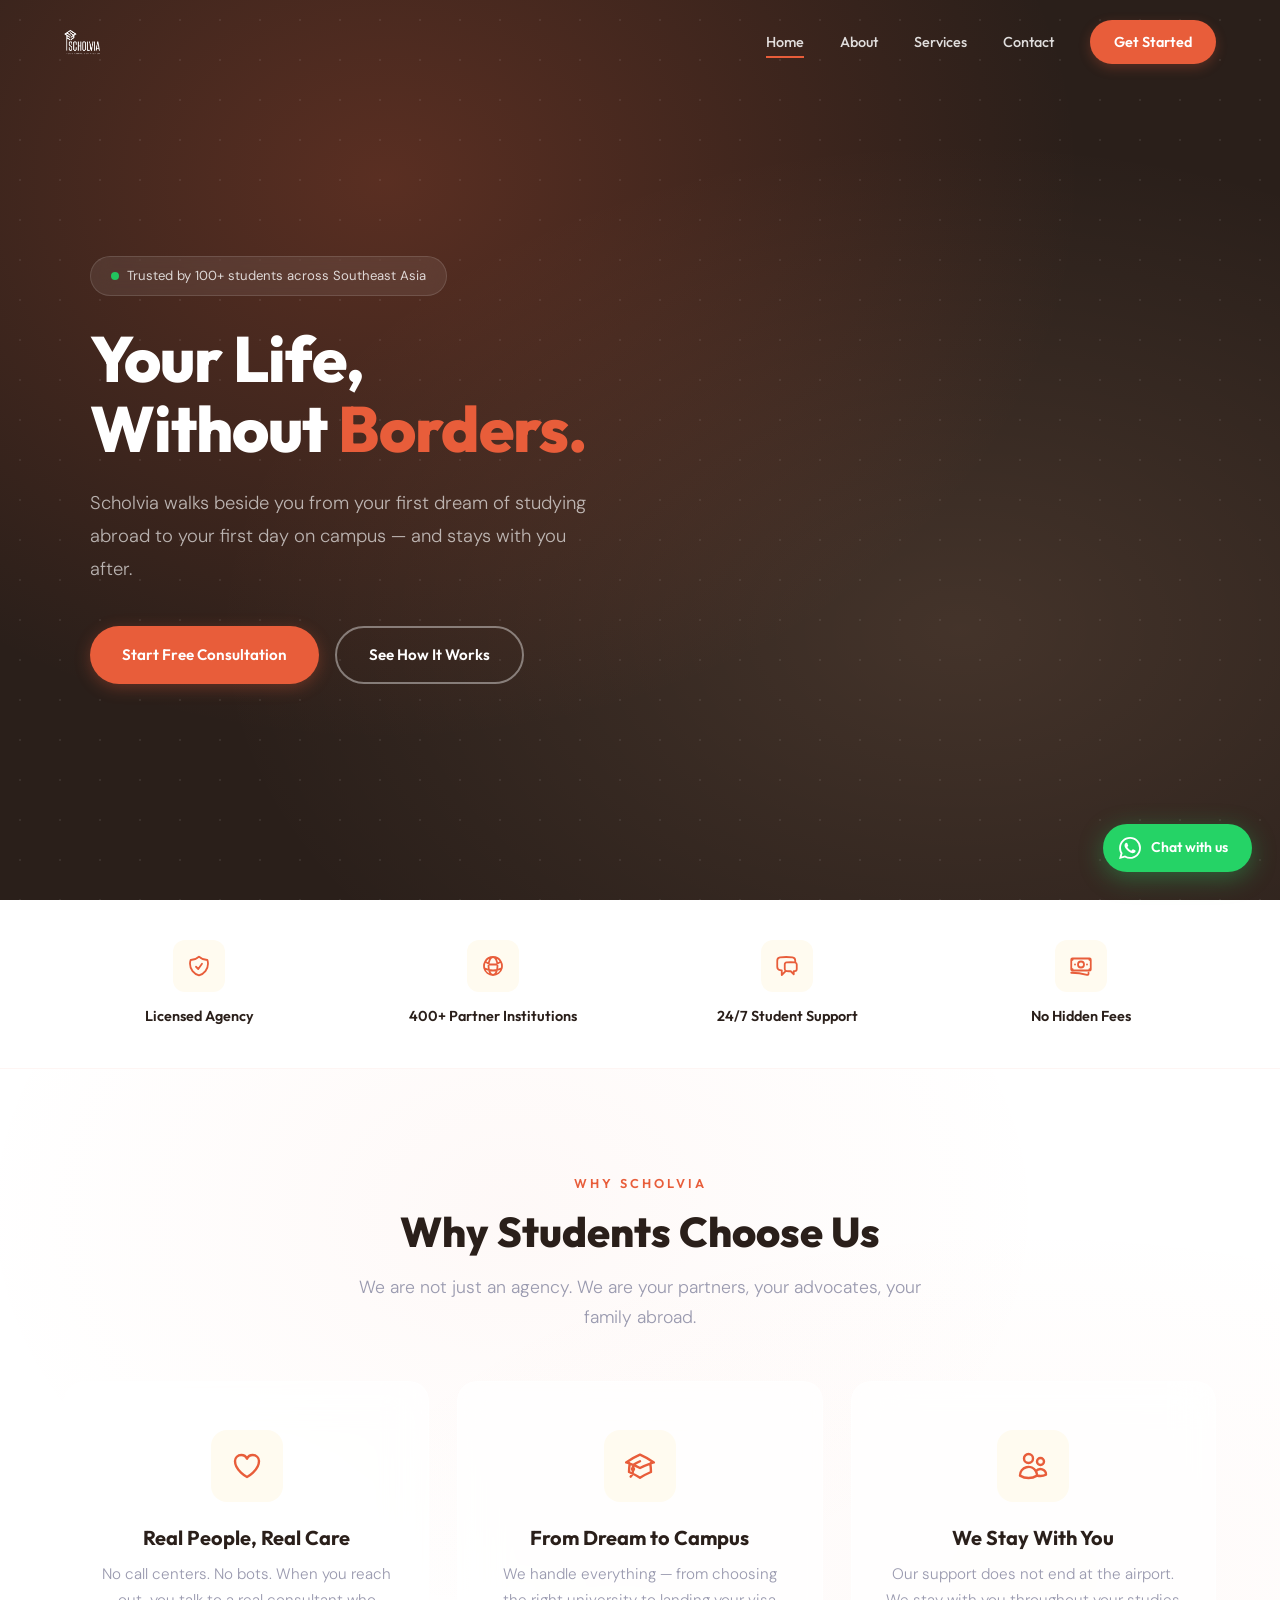
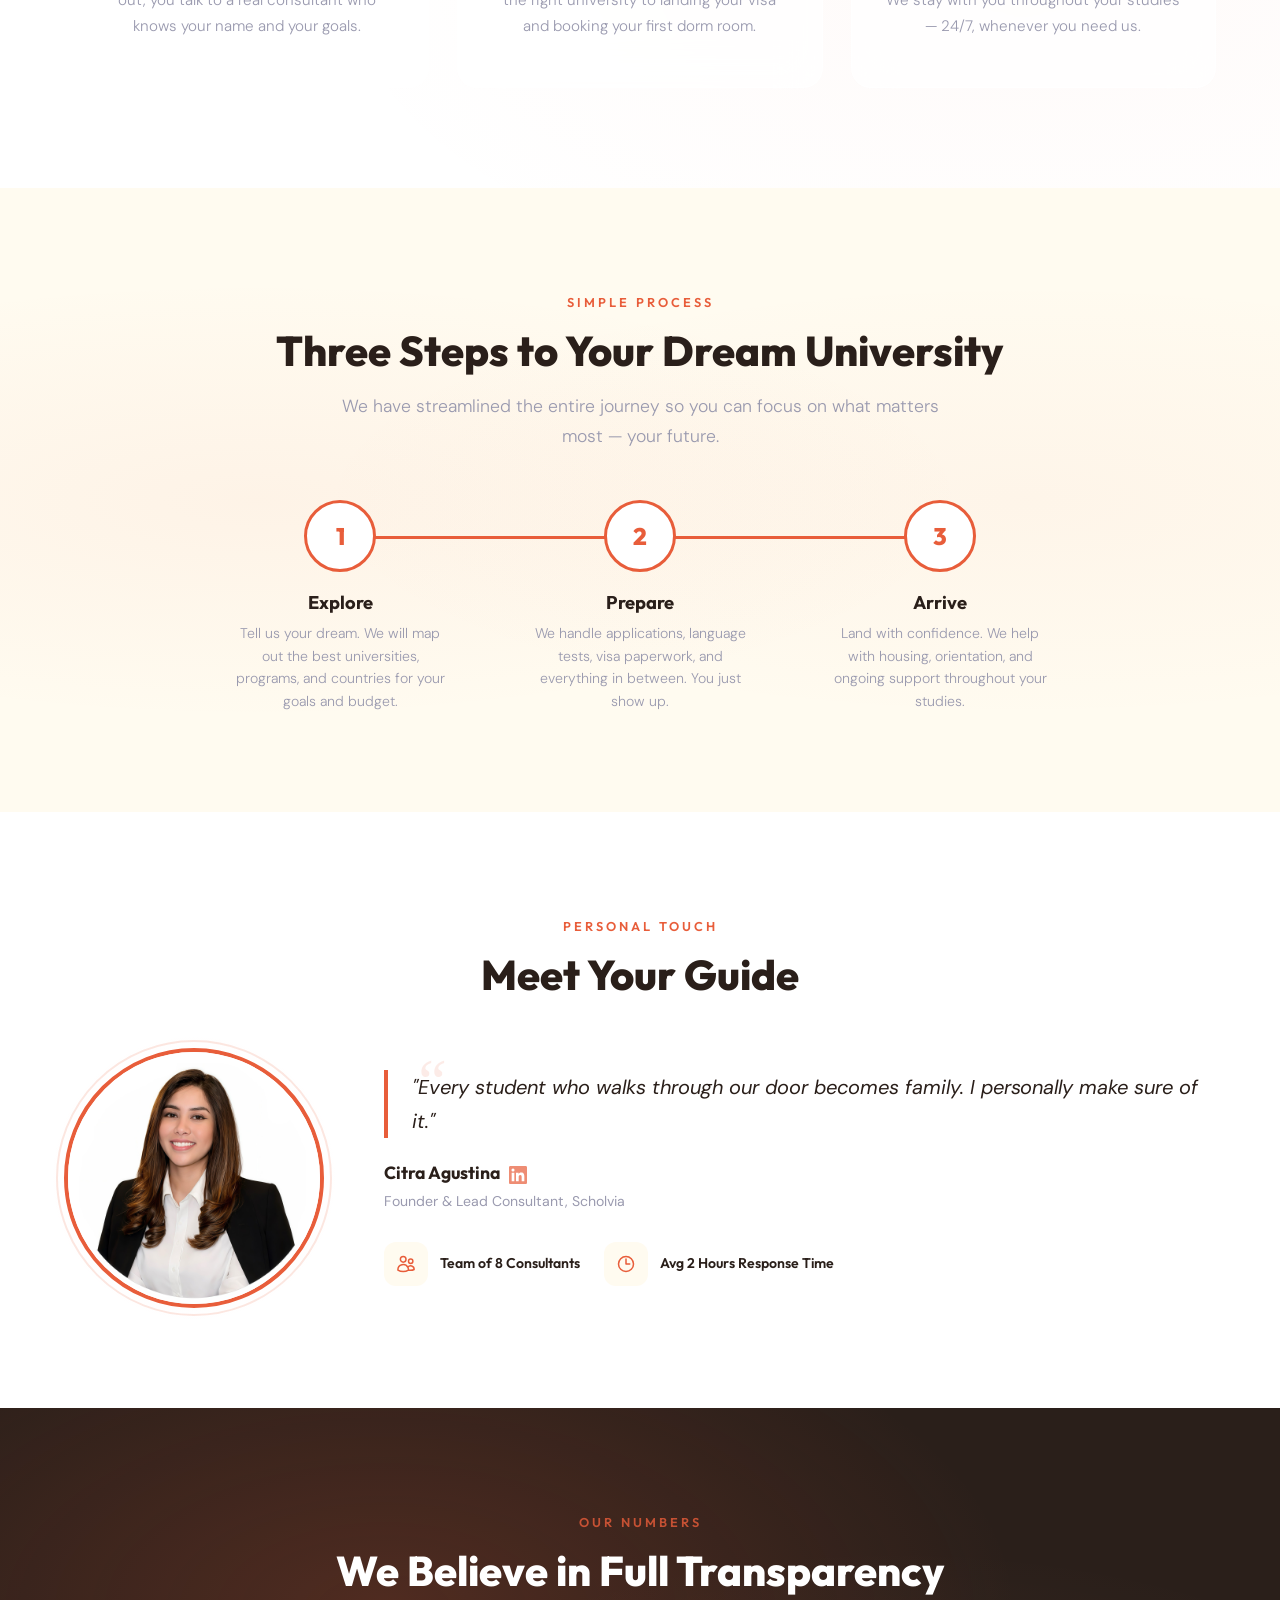
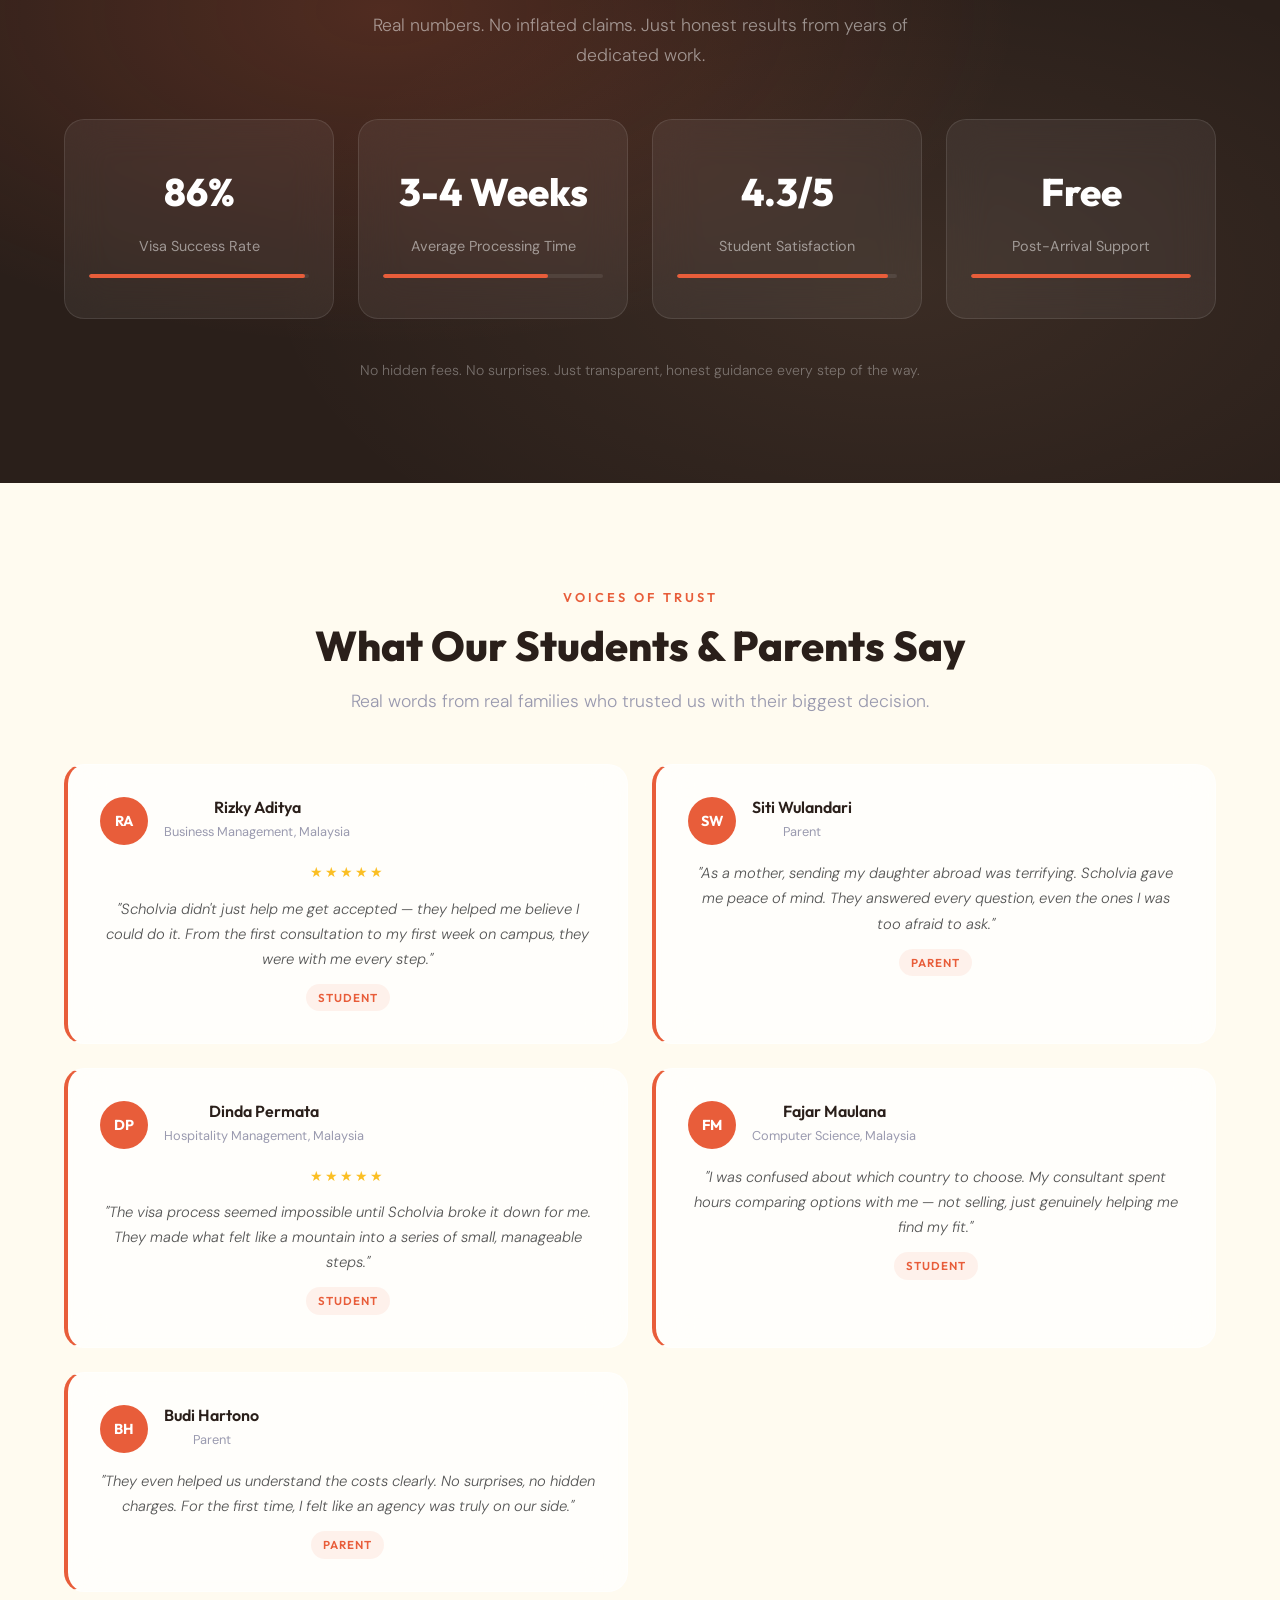
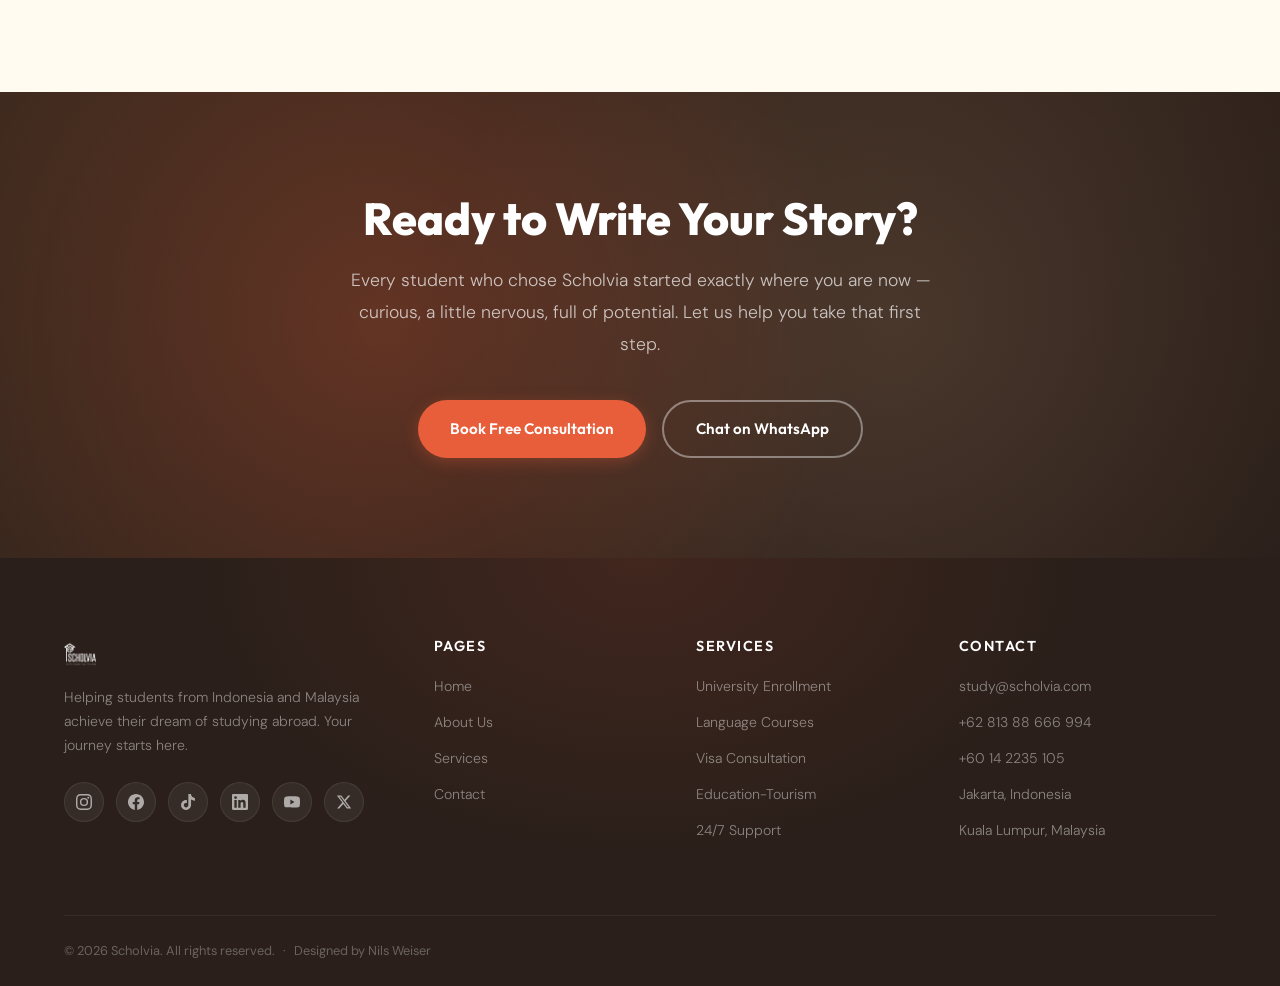
==== commit 0a27a39c: "Update index.html" ====
--- a/preview-d/index.html
+++ b/preview-d/index.html
@@ -121,52 +121,6 @@
     </div>
   </section>
 
-  <!-- ========== A DAY IN THE LIFE ========== -->
-  <section class="day-section">
-    <div class="container text-center">
-      <div class="reveal">
-        <span class="section-label">Student Stories</span>
-        <h2 class="section-title">A Day in the Life</h2>
-        <p class="section-subtitle">Real moments from students who took the leap. This could be your story too.</p>
-      </div>
-      <div class="day-grid">
-        <div class="day-card reveal">
-          <div class="day-card-top morning">
-            <span class="day-badge">Morning</span>
-            <span class="day-emoji">&#9749;</span>
-          </div>
-          <div class="day-card-body">
-            <h3>Morning in Kuala Lumpur</h3>
-            <p class="student-name">Rina's Story</p>
-            <blockquote>"I grab nasi lemak from the campus cafeteria, then head to my Business class. The city skyline from my dorm window still amazes me every single morning."</blockquote>
-          </div>
-        </div>
-        <div class="day-card reveal" style="transition-delay: 0.1s;">
-          <div class="day-card-top afternoon">
-            <span class="day-badge">Afternoon</span>
-            <span class="day-emoji">&#128187;</span>
-          </div>
-          <div class="day-card-body">
-            <h3>Afternoon in Cyberjaya</h3>
-            <p class="student-name">Fajar's Story</p>
-            <blockquote>"Lab sessions with students from 12 countries. We argue about code, share lunch, and learn more from each other than any textbook could teach."</blockquote>
-          </div>
-        </div>
-        <div class="day-card reveal" style="transition-delay: 0.2s;">
-          <div class="day-card-top evening">
-            <span class="day-badge">Evening</span>
-            <span class="day-emoji">&#127769;</span>
-          </div>
-          <div class="day-card-body">
-            <h3>Evening in Penang</h3>
-            <p class="student-name">Dinda's Story</p>
-            <blockquote>"After class, my friends and I explore the street art and try char kway teow. It feels like home, but with so much more to discover."</blockquote>
-          </div>
-        </div>
-      </div>
-    </div>
-  </section>
-
   <!-- ========== HOW IT WORKS ========== -->
   <section class="steps-section" id="how-it-works">
     <div class="container text-center">
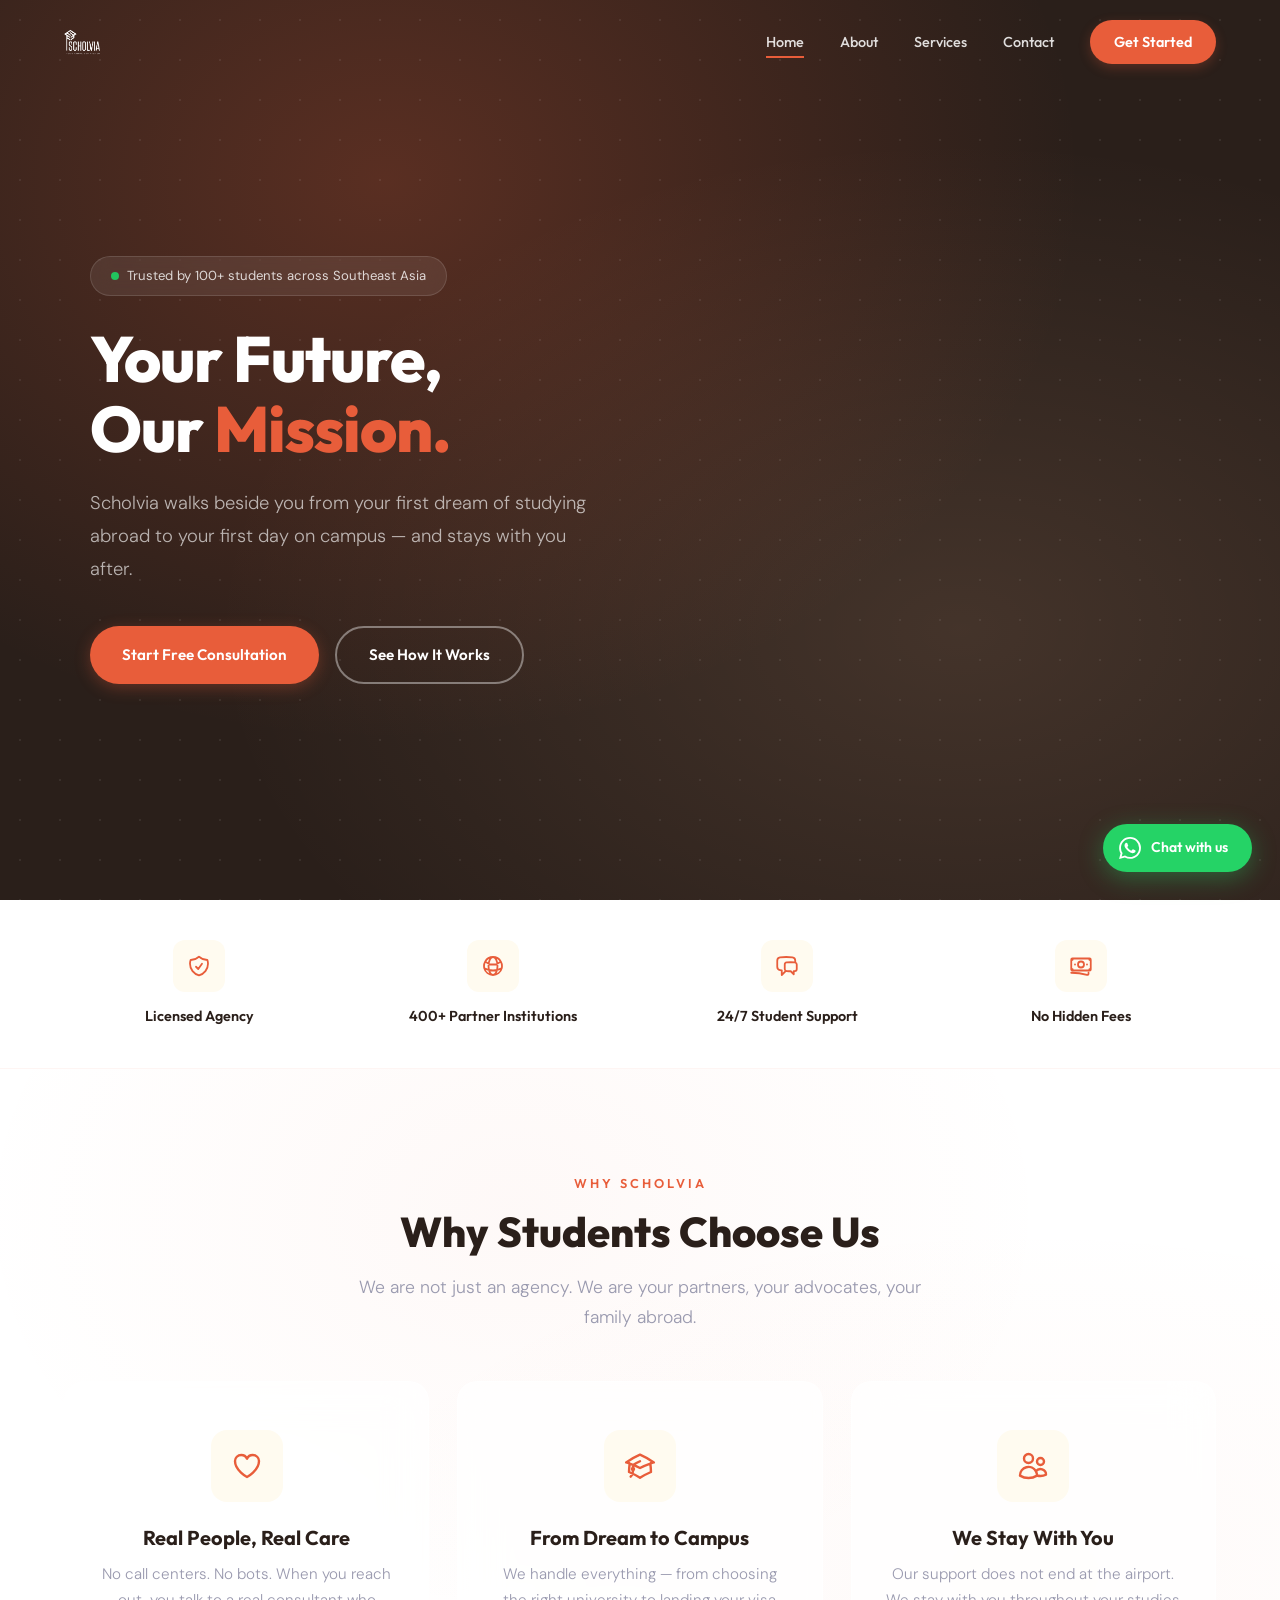
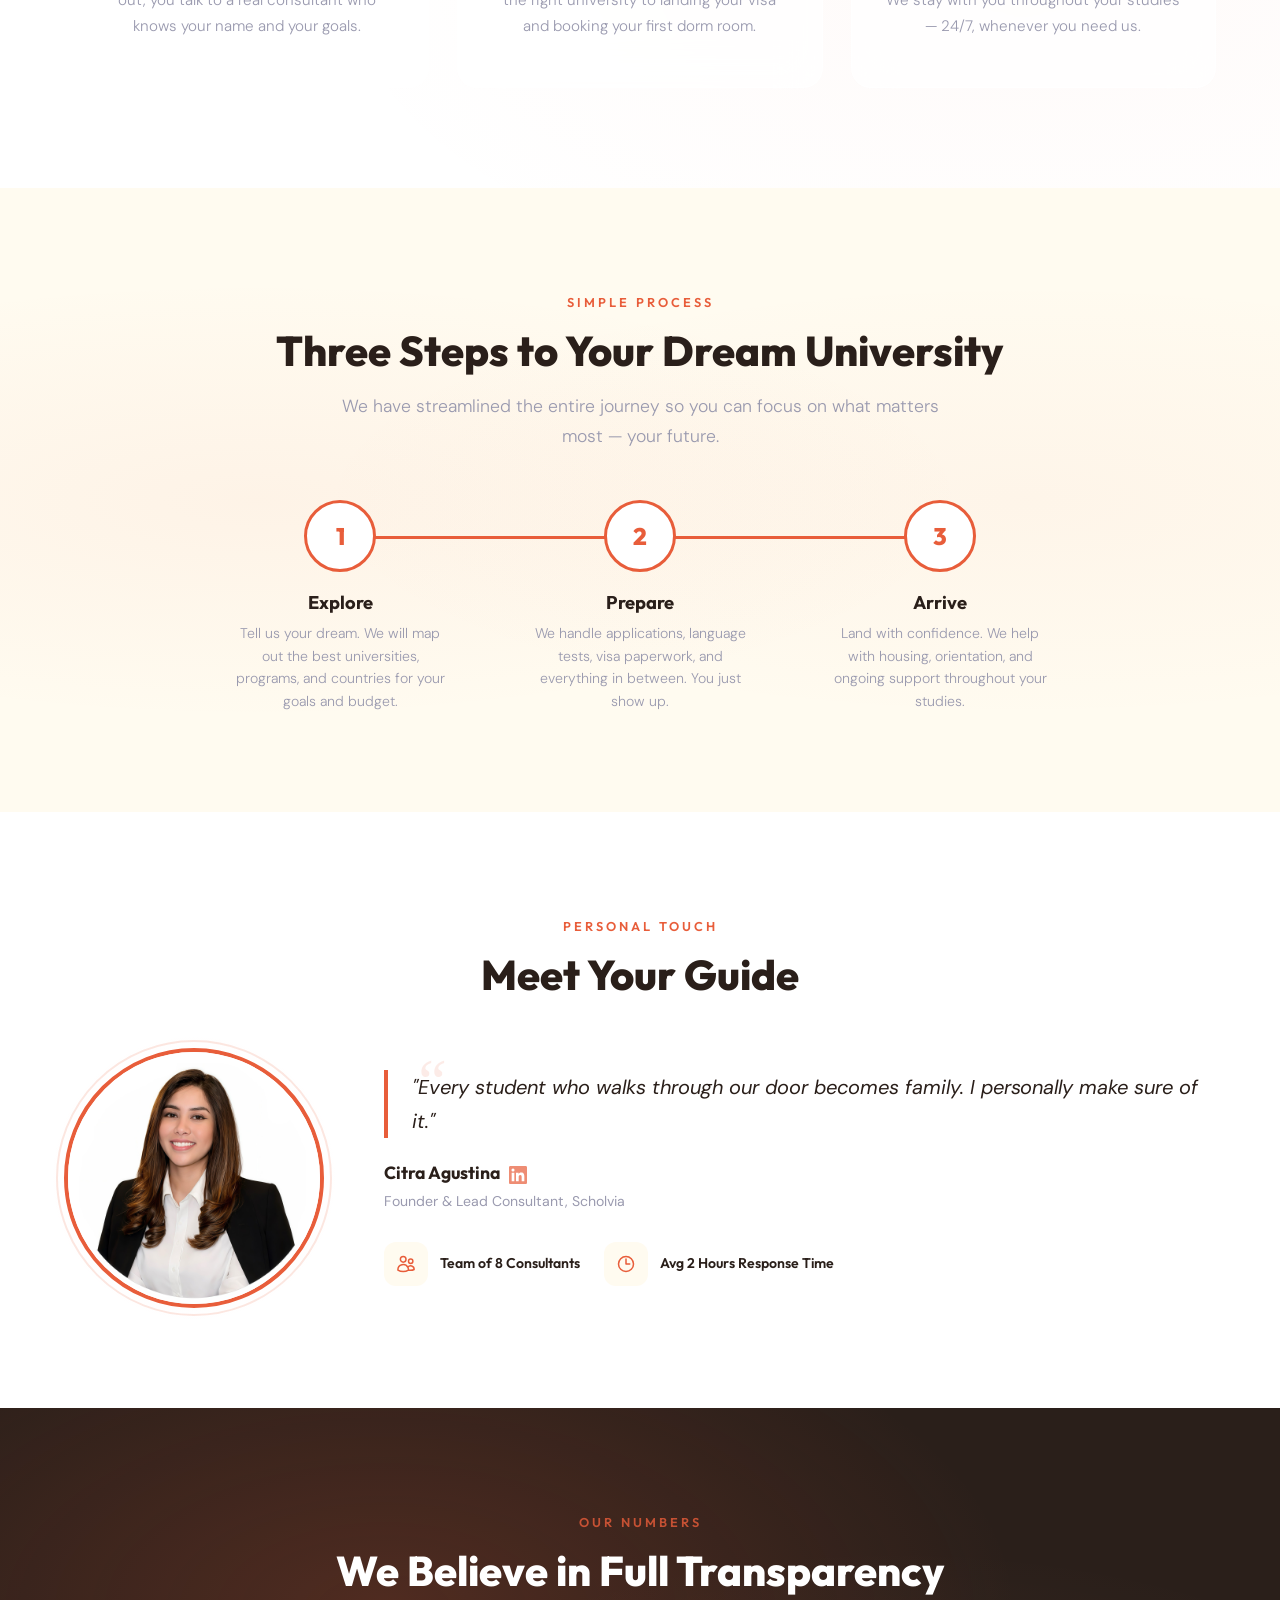
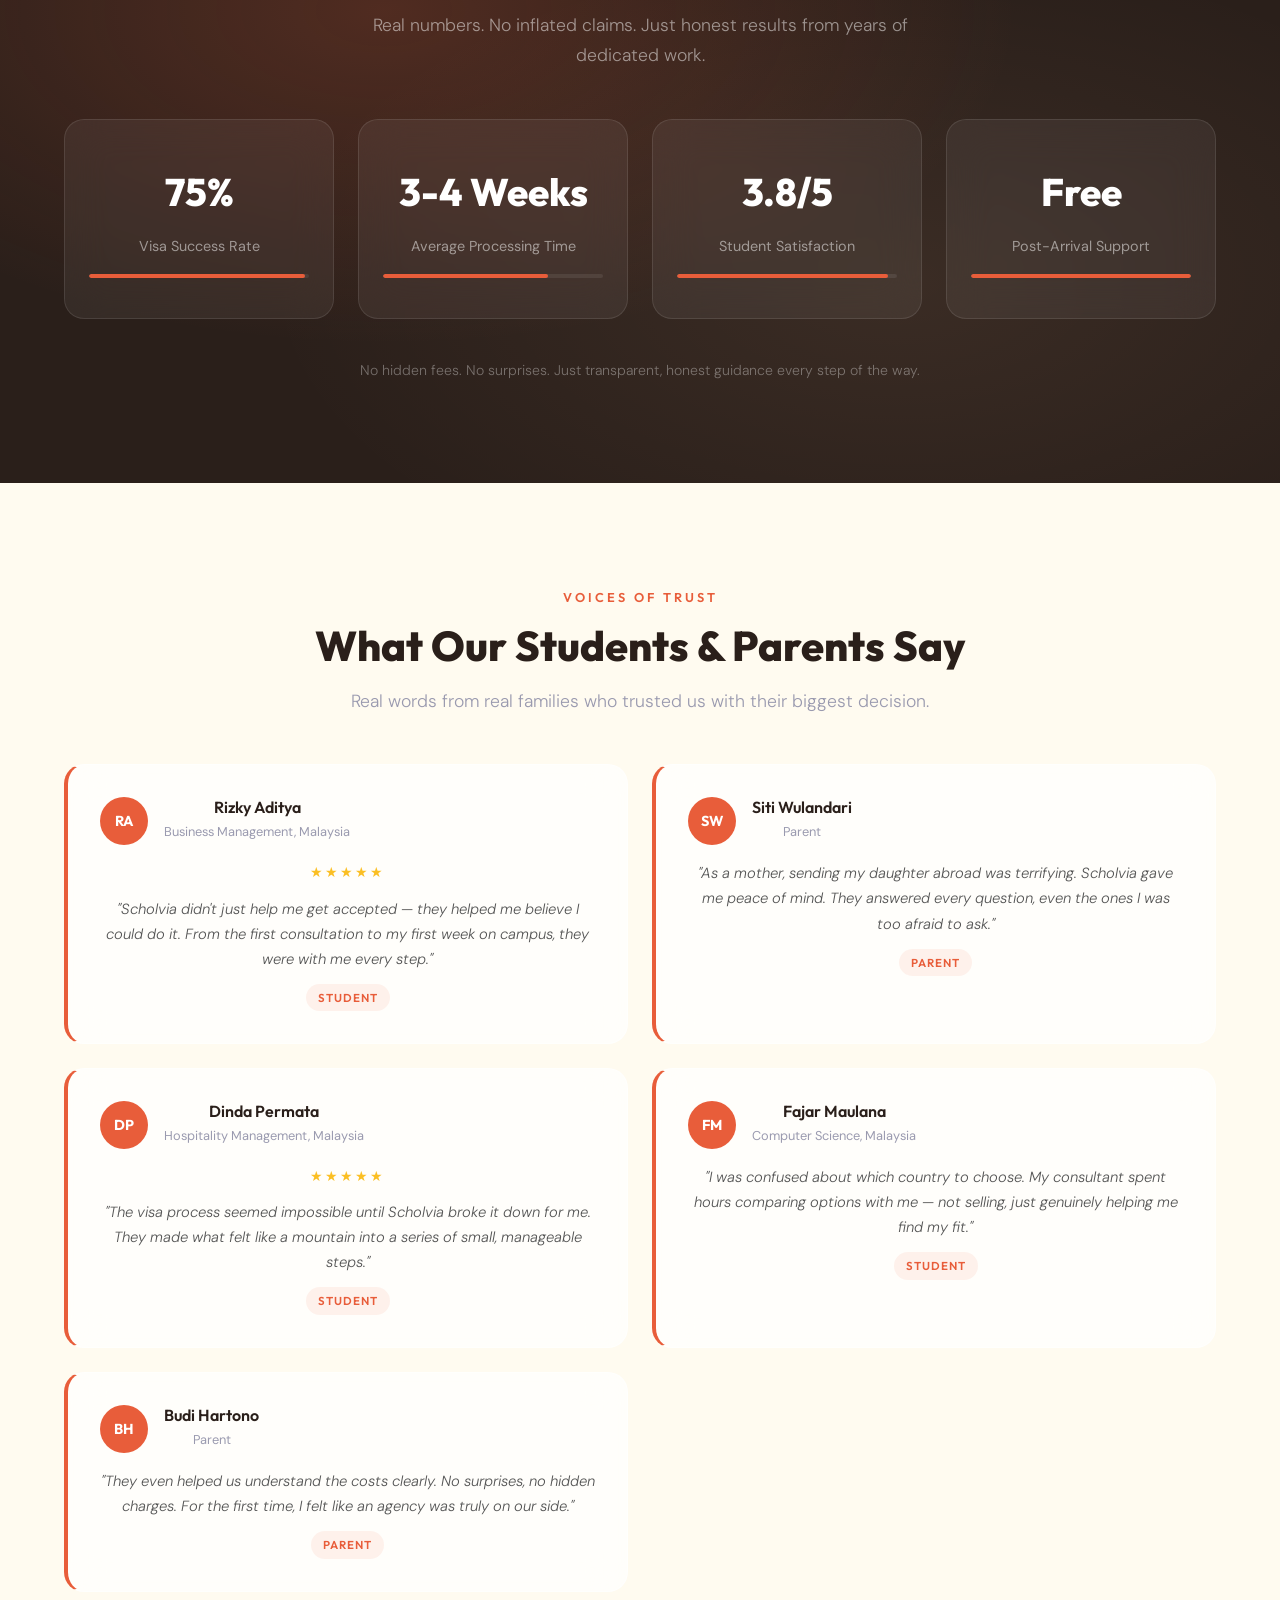
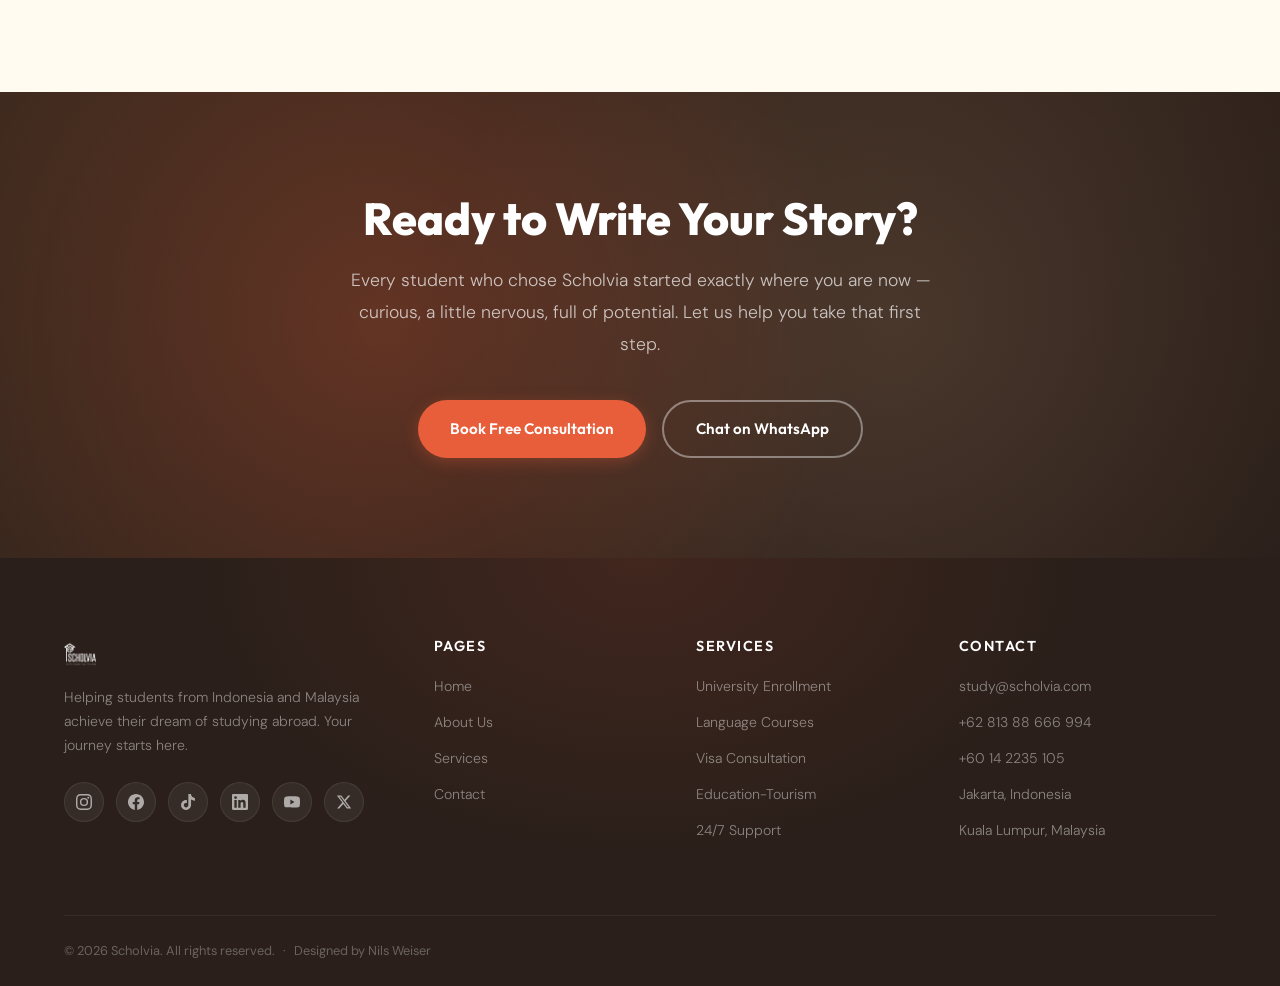
==== commit ba33947e: "Update hero headline to "Your Future, Our Mission" with orange accent Co-Authored-By: Claude Sonnet " ====
--- a/preview-d/index.html
+++ b/preview-d/index.html
@@ -3,7 +3,7 @@
 <head>
   <meta charset="UTF-8">
   <meta name="viewport" content="width=device-width, initial-scale=1.0">
-  <title>Scholvia — Your Life, Without Borders</title>
+  <title>Scholvia — Your Future, Our Mission</title>
   <meta name="description" content="Scholvia walks beside you from your first dream of studying abroad to your first day on campus. Education agency trusted by 100+ students across Southeast Asia.">
   <link rel="stylesheet" href="assets/css/main.css">
   <link rel="icon" type="image/png" href="assets/img/logo-color.png">
@@ -46,7 +46,7 @@
       <div class="hero-grid">
         <div class="hero-content">
           <div class="hero-badge">Trusted by 100+ students across Southeast Asia</div>
-          <h1 class="hero-title">Your Life,<br>Without <span class="text-gradient">Borders.</span></h1>
+          <h1 class="hero-title">Your Future,<br>Our <span class="text-gradient">Mission.</span></h1>
           <p class="hero-subtitle">Scholvia walks beside you from your first dream of studying abroad to your first day on campus — and stays with you after.</p>
           <div class="hero-buttons">
             <a href="contact.html" class="btn btn-primary">Start Free Consultation</a>
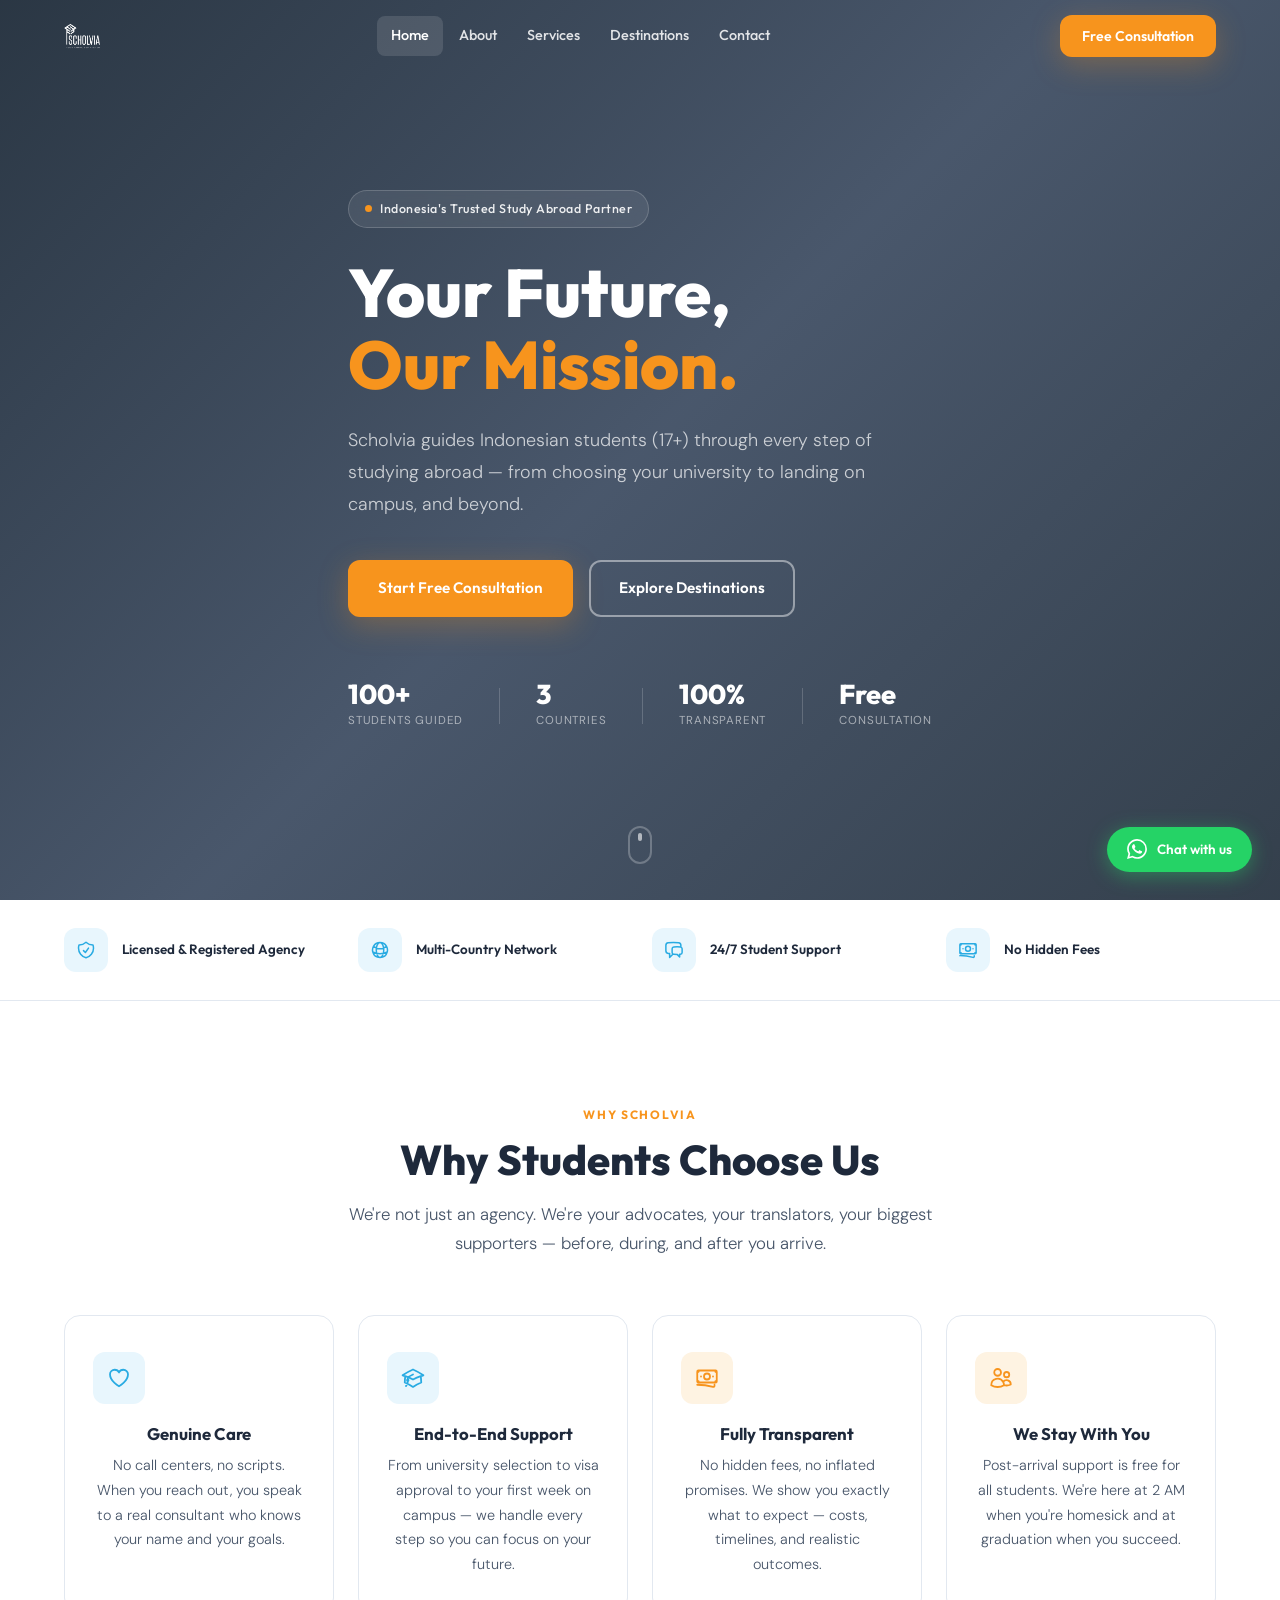
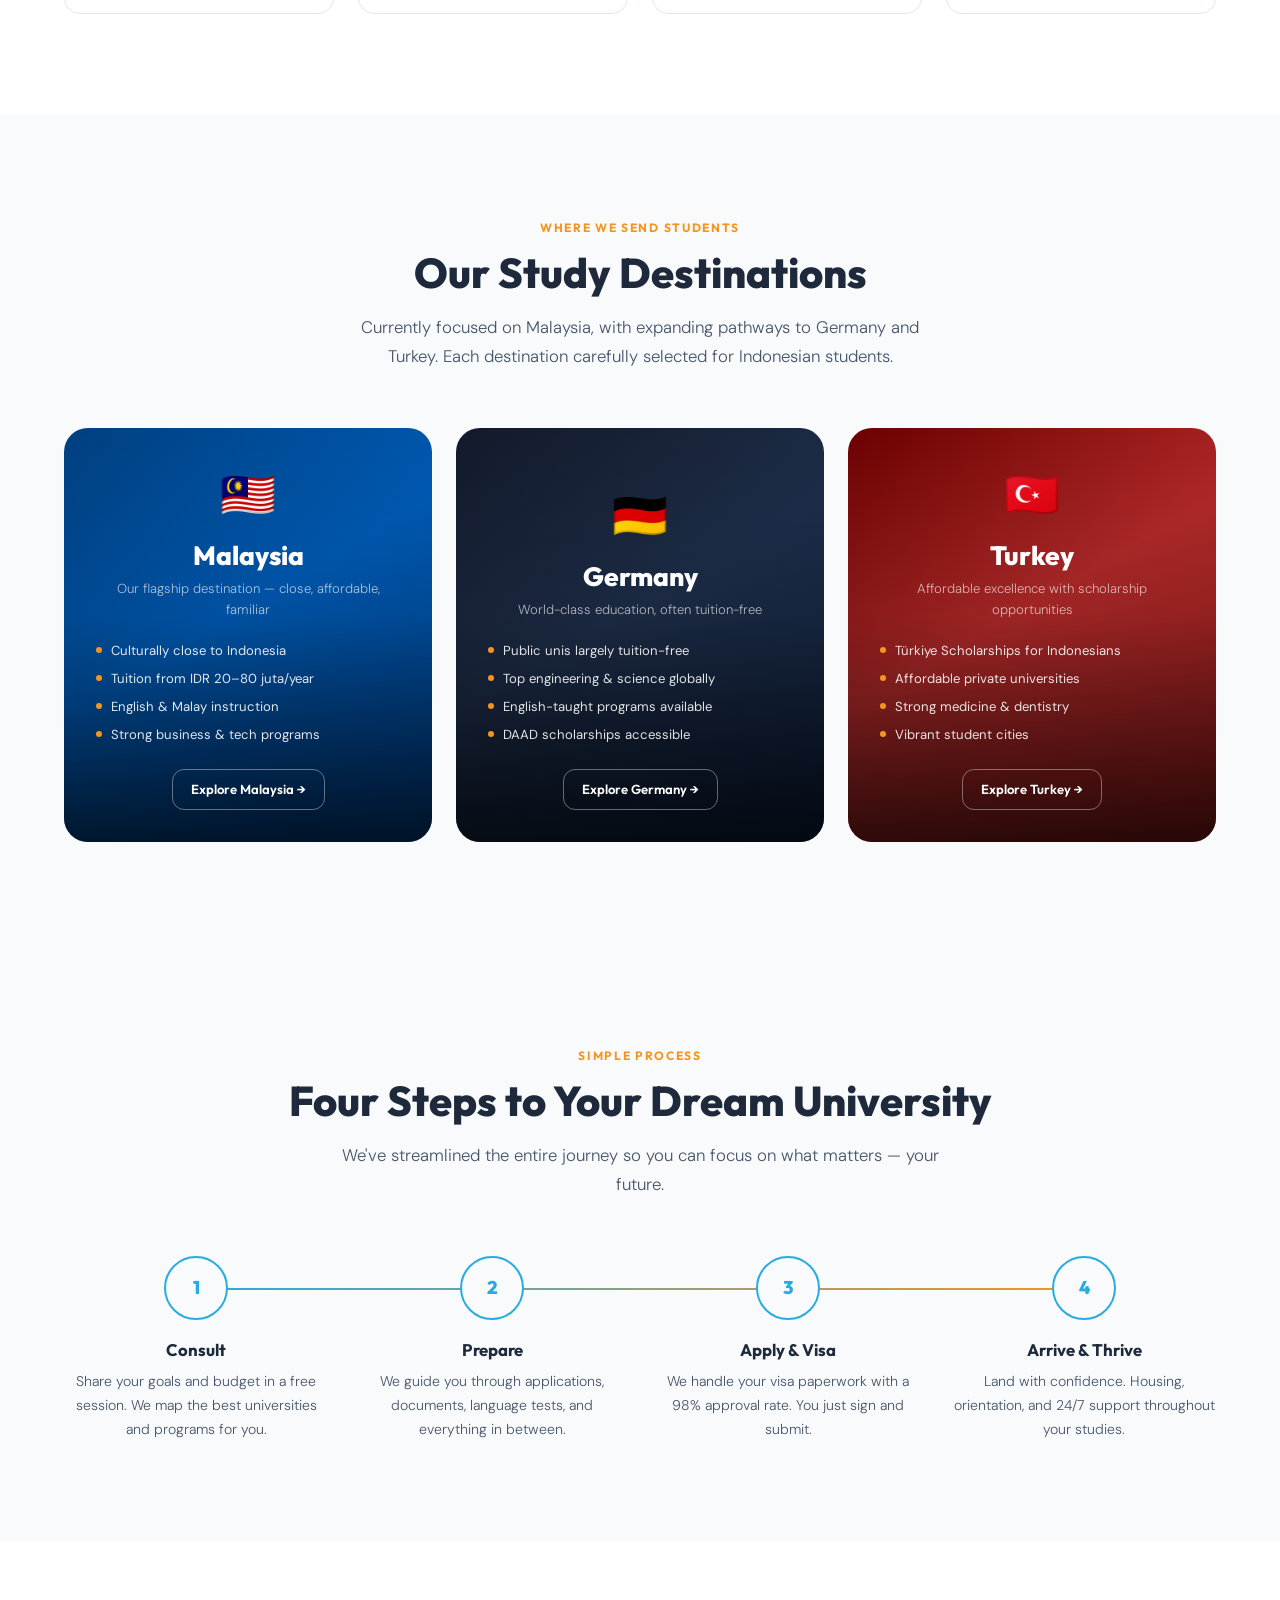
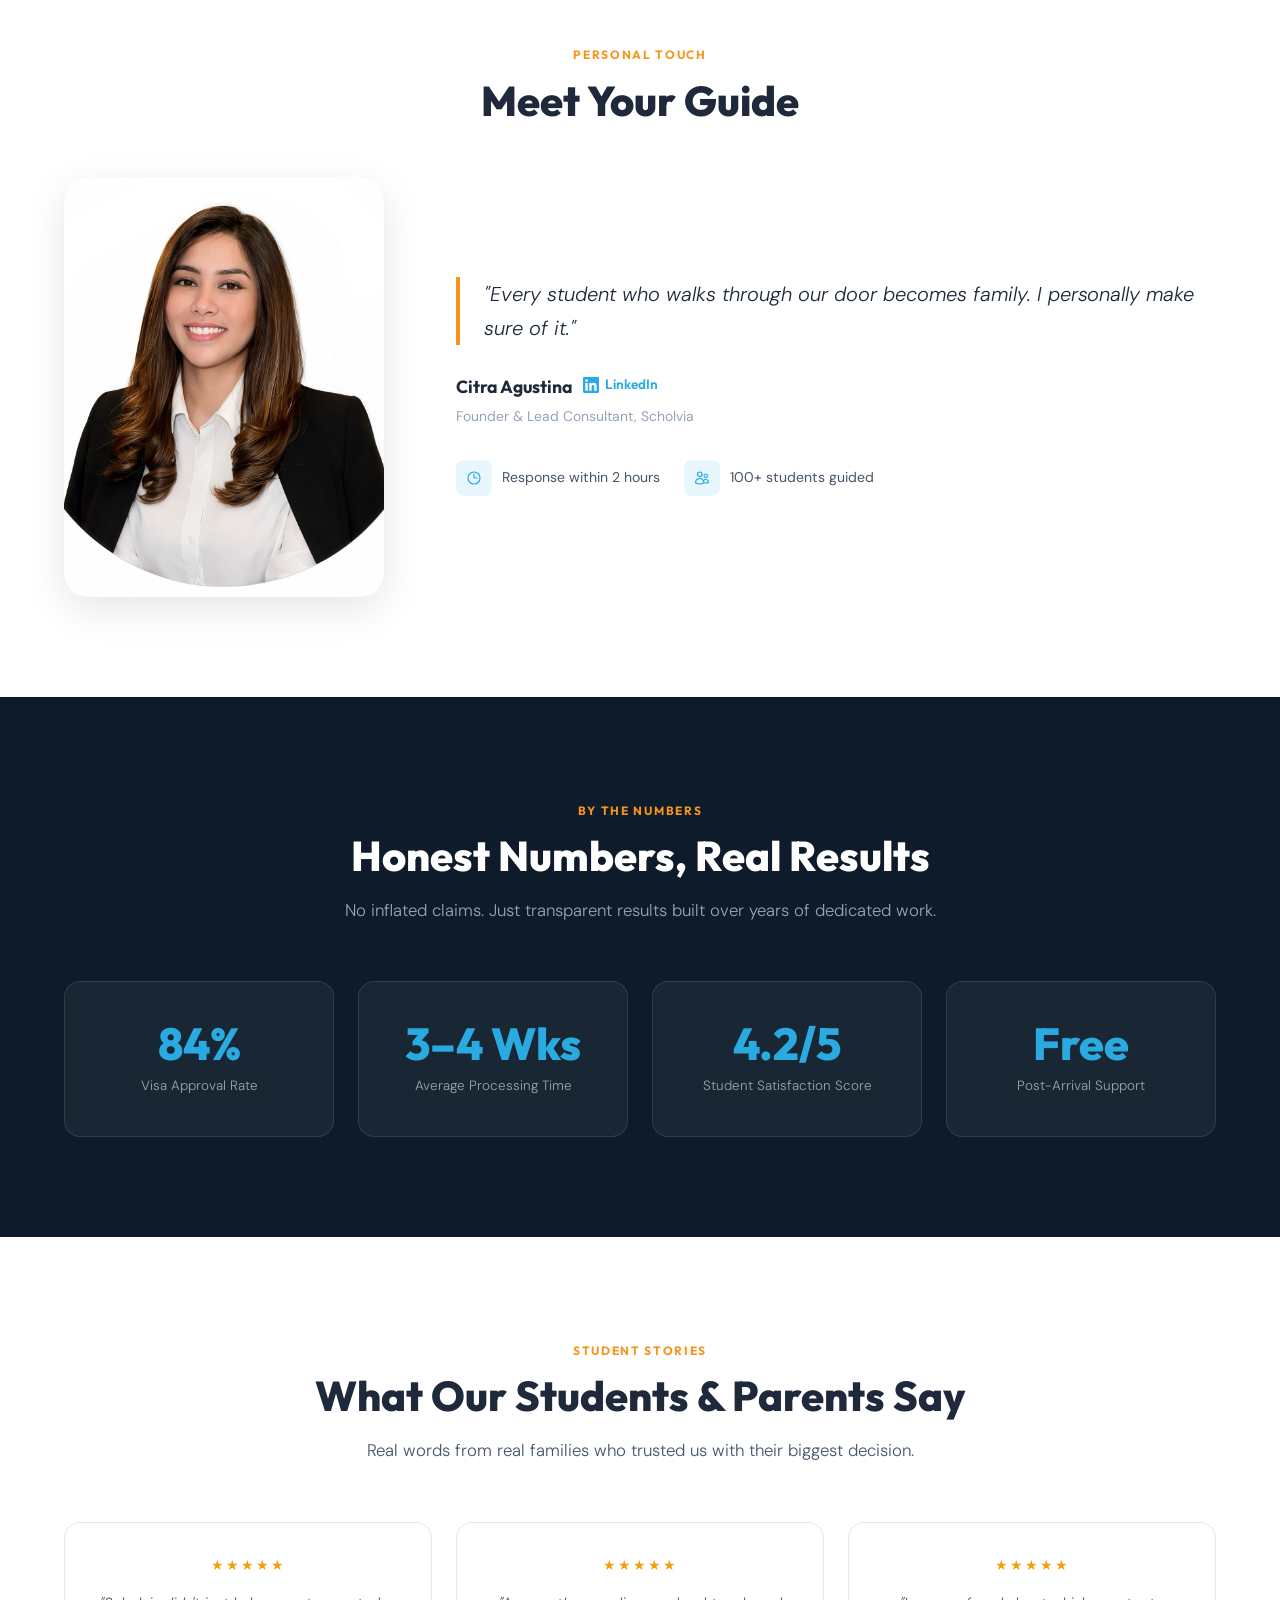
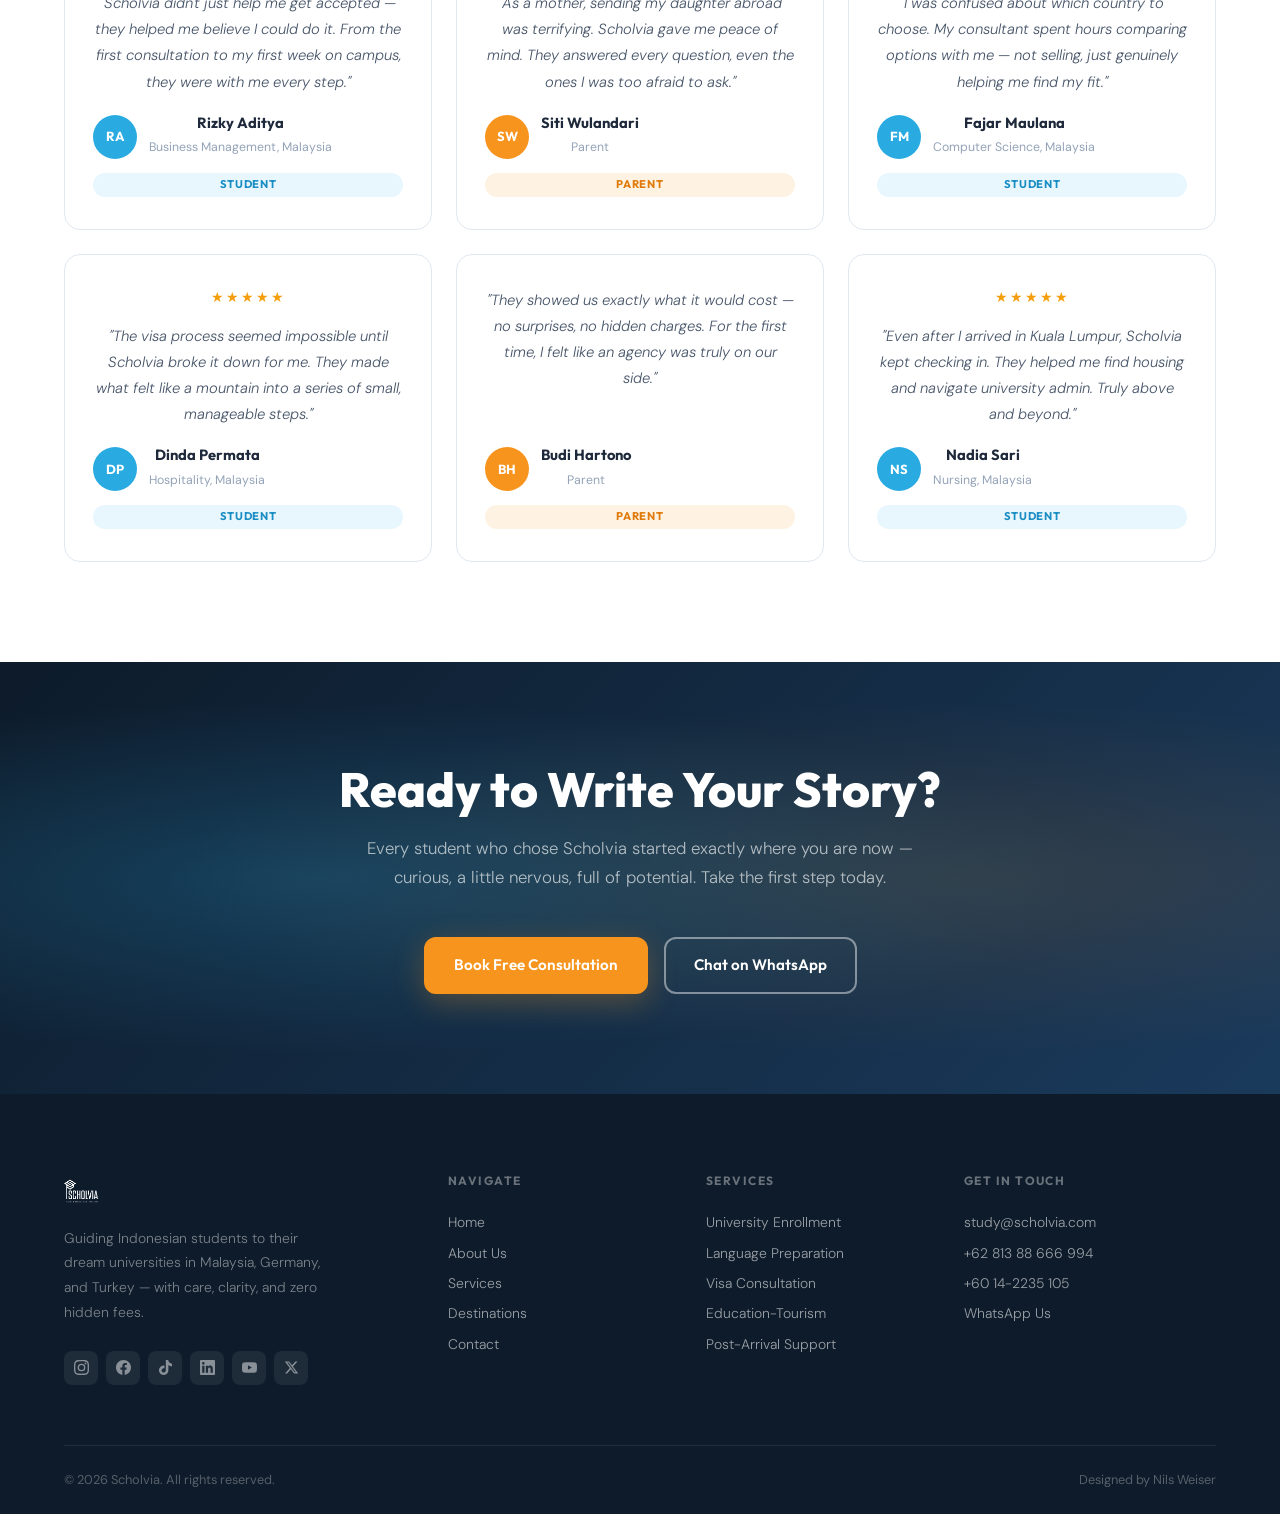
==== commit 839cfc20: "Redesign website with luxury premium look — blue/orange brand palette - Complete CSS rewrite: new br" ====
--- a/preview-d/index.html
+++ b/preview-d/index.html
@@ -3,83 +3,120 @@
 <head>
   <meta charset="UTF-8">
   <meta name="viewport" content="width=device-width, initial-scale=1.0">
-  <title>Scholvia — Your Future, Our Mission</title>
-  <meta name="description" content="Scholvia walks beside you from your first dream of studying abroad to your first day on campus. Education agency trusted by 100+ students across Southeast Asia.">
+  <title>Scholvia — Study Abroad Experts | Malaysia, Germany, Turkey</title>
+  <meta name="description" content="Scholvia helps Indonesian students study abroad in Malaysia, Germany, and Turkey. Free consultation, transparent pricing, 100% honest guidance.">
+  <link rel="preconnect" href="https://fonts.googleapis.com">
+  <link rel="preconnect" href="https://fonts.gstatic.com" crossorigin>
+  <link href="https://fonts.googleapis.com/css2?family=Outfit:wght@300;400;500;600;700;800;900&family=DM+Sans:ital,opsz,wght@0,9..40,300;0,9..40,400;0,9..40,500;1,9..40,300&display=swap" rel="stylesheet">
   <link rel="stylesheet" href="assets/css/main.css">
   <link rel="icon" type="image/png" href="assets/img/logo-color.png">
 </head>
 <body>
 
-  <!-- Scroll Progress -->
   <div class="scroll-progress"></div>
 
-  <!-- Navigation -->
-  <nav class="navbar">
+  <!-- NAVBAR -->
+  <header class="navbar" id="navbar">
     <div class="nav-inner">
       <a href="index.html" class="nav-logo">
         <img src="assets/img/logo-white.png" alt="Scholvia" class="logo-white">
         <img src="assets/img/logo-color.png" alt="Scholvia" class="logo-color">
       </a>
-      <div class="nav-toggle">
-        <span></span>
-        <span></span>
-        <span></span>
-      </div>
-      <div class="nav-links">
+      <nav class="nav-links">
         <a href="index.html" class="active">Home</a>
         <a href="about.html">About</a>
         <a href="services.html">Services</a>
+        <a href="destinations.html">Destinations</a>
         <a href="contact.html">Contact</a>
-        <a href="contact.html" class="nav-cta">Get Started</a>
-      </div>
-    </div>
-  </nav>
-
-  <!-- ========== HERO ========== -->
+      </nav>
+      <div style="display:flex;align-items:center;gap:12px;">
+        <a href="contact.html" class="btn-nav-cta">Free Consultation</a>
+        <button class="nav-hamburger" id="hamburger" aria-label="Toggle menu" aria-expanded="false">
+          <span></span><span></span><span></span>
+        </button>
+      </div>
+    </div>
+  </header>
+
+  <!-- MOBILE MENU -->
+  <div class="mobile-nav" id="mobile-nav">
+    <ul>
+      <li><a href="index.html">Home</a></li>
+      <li><a href="about.html">About</a></li>
+      <li><a href="services.html">Services</a></li>
+      <li><a href="destinations.html">Destinations</a></li>
+      <li><a href="contact.html">Contact</a></li>
+      <li><a href="contact.html" class="mobile-cta">Free Consultation</a></li>
+    </ul>
+  </div>
+
+  <!-- HERO -->
   <section class="hero">
     <video class="hero-video" autoplay muted loop playsinline>
       <source src="assets/video/hero-bg.mp4" type="video/mp4">
     </video>
     <div class="hero-overlay"></div>
-    <div class="hero-dots"></div>
     <div class="container">
-      <div class="hero-grid">
-        <div class="hero-content">
-          <div class="hero-badge">Trusted by 100+ students across Southeast Asia</div>
-          <h1 class="hero-title">Your Future,<br>Our <span class="text-gradient">Mission.</span></h1>
-          <p class="hero-subtitle">Scholvia walks beside you from your first dream of studying abroad to your first day on campus — and stays with you after.</p>
-          <div class="hero-buttons">
-            <a href="contact.html" class="btn btn-primary">Start Free Consultation</a>
-            <a href="#how-it-works" class="btn btn-outline">See How It Works</a>
-          </div>
-        </div>
-  </section>
-
-  <!-- ========== TRUST SIGNALS BAR ========== -->
-  <section class="trust-bar reveal">
+      <div class="hero-badge">
+        <span class="badge-pulse"></span>
+        Indonesia's Trusted Study Abroad Partner
+      </div>
+      <h1 class="hero-title">Your Future,<br><span class="hero-accent">Our Mission.</span></h1>
+      <p class="hero-subtitle">Scholvia guides Indonesian students (17+) through every step of studying abroad — from choosing your university to landing on campus, and beyond.</p>
+      <div class="hero-cta">
+        <a href="contact.html" class="btn btn-orange">Start Free Consultation</a>
+        <a href="destinations.html" class="btn btn-outline-white">Explore Destinations</a>
+      </div>
+      <div class="hero-stats">
+        <div class="hero-stat">
+          <strong>100+</strong>
+          <span>Students Guided</span>
+        </div>
+        <div class="hero-stat-divider"></div>
+        <div class="hero-stat">
+          <strong>3</strong>
+          <span>Countries</span>
+        </div>
+        <div class="hero-stat-divider"></div>
+        <div class="hero-stat">
+          <strong>100%</strong>
+          <span>Transparent</span>
+        </div>
+        <div class="hero-stat-divider"></div>
+        <div class="hero-stat">
+          <strong>Free</strong>
+          <span>Consultation</span>
+        </div>
+      </div>
+    </div>
+    <div class="hero-scroll"><div class="scroll-dot"></div></div>
+  </section>
+
+  <!-- TRUST BAR -->
+  <section class="trust-bar">
     <div class="container">
       <div class="trust-grid">
         <div class="trust-item">
           <div class="trust-icon">
-            <svg xmlns="http://www.w3.org/2000/svg" fill="none" viewBox="0 0 24 24" stroke-width="1.8" stroke="currentColor"><path stroke-linecap="round" stroke-linejoin="round" d="M9 12.75L11.25 15 15 9.75m-3-7.036A11.959 11.959 0 013.598 6 11.99 11.99 0 003 9.749c0 5.592 3.824 10.29 9 11.623 5.176-1.332 9-6.03 9-11.622 0-1.31-.21-2.571-.598-3.751h-.152c-3.196 0-6.1-1.248-8.25-3.285z"/></svg>
-          </div>
-          <span class="trust-text">Licensed Agency</span>
+            <svg fill="none" viewBox="0 0 24 24" stroke-width="1.8" stroke="currentColor"><path stroke-linecap="round" stroke-linejoin="round" d="M9 12.75L11.25 15 15 9.75m-3-7.036A11.959 11.959 0 013.598 6 11.99 11.99 0 003 9.749c0 5.592 3.824 10.29 9 11.623 5.176-1.332 9-6.03 9-11.622 0-1.31-.21-2.571-.598-3.751h-.152c-3.196 0-6.1-1.248-8.25-3.285z"/></svg>
+          </div>
+          <span class="trust-text">Licensed & Registered Agency</span>
         </div>
         <div class="trust-item">
           <div class="trust-icon">
-            <svg xmlns="http://www.w3.org/2000/svg" fill="none" viewBox="0 0 24 24" stroke-width="1.8" stroke="currentColor"><path stroke-linecap="round" stroke-linejoin="round" d="M12 21a9.004 9.004 0 008.716-6.747M12 21a9.004 9.004 0 01-8.716-6.747M12 21c2.485 0 4.5-4.03 4.5-9S14.485 3 12 3m0 18c-2.485 0-4.5-4.03-4.5-9S9.515 3 12 3m0 0a8.997 8.997 0 017.843 4.582M12 3a8.997 8.997 0 00-7.843 4.582m15.686 0A11.953 11.953 0 0112 10.5c-2.998 0-5.74-1.1-7.843-2.918m15.686 0A8.959 8.959 0 0121 12c0 .778-.099 1.533-.284 2.253m0 0A17.919 17.919 0 0112 16.5c-3.162 0-6.133-.815-8.716-2.247m0 0A9.015 9.015 0 013 12c0-1.605.42-3.113 1.157-4.418"/></svg>
-          </div>
-          <span class="trust-text">400+ Partner Institutions</span>
+            <svg fill="none" viewBox="0 0 24 24" stroke-width="1.8" stroke="currentColor"><path stroke-linecap="round" stroke-linejoin="round" d="M12 21a9.004 9.004 0 008.716-6.747M12 21a9.004 9.004 0 01-8.716-6.747M12 21c2.485 0 4.5-4.03 4.5-9S14.485 3 12 3m0 18c-2.485 0-4.5-4.03-4.5-9S9.515 3 12 3m0 0a8.997 8.997 0 017.843 4.582M12 3a8.997 8.997 0 00-7.843 4.582m15.686 0A11.953 11.953 0 0112 10.5c-2.998 0-5.74-1.1-7.843-2.918m15.686 0A8.959 8.959 0 0121 12c0 .778-.099 1.533-.284 2.253m0 0A17.919 17.919 0 0112 16.5c-3.162 0-6.133-.815-8.716-2.247m0 0A9.015 9.015 0 013 12c0-1.605.42-3.113 1.157-4.418"/></svg>
+          </div>
+          <span class="trust-text">Multi-Country Network</span>
         </div>
         <div class="trust-item">
           <div class="trust-icon">
-            <svg xmlns="http://www.w3.org/2000/svg" fill="none" viewBox="0 0 24 24" stroke-width="1.8" stroke="currentColor"><path stroke-linecap="round" stroke-linejoin="round" d="M20.25 8.511c.884.284 1.5 1.128 1.5 2.097v4.286c0 1.136-.847 2.1-1.98 2.193-.34.027-.68.052-1.02.072v3.091l-3-3c-1.354 0-2.694-.055-4.02-.163a2.115 2.115 0 01-.825-.242m9.345-8.334a2.126 2.126 0 00-.476-.095 48.64 48.64 0 00-8.048 0c-1.131.094-1.976 1.057-1.976 2.192v4.286c0 .837.46 1.58 1.155 1.951m9.345-8.334V6.637c0-1.621-1.152-3.026-2.76-3.235A48.455 48.455 0 0011.25 3c-2.115 0-4.198.137-6.24.402-1.608.209-2.76 1.614-2.76 3.235v6.226c0 1.621 1.152 3.026 2.76 3.235.577.075 1.157.14 1.74.194V21l4.155-4.155"/></svg>
+            <svg fill="none" viewBox="0 0 24 24" stroke-width="1.8" stroke="currentColor"><path stroke-linecap="round" stroke-linejoin="round" d="M20.25 8.511c.884.284 1.5 1.128 1.5 2.097v4.286c0 1.136-.847 2.1-1.98 2.193-.34.027-.68.052-1.02.072v3.091l-3-3c-1.354 0-2.694-.055-4.02-.163a2.115 2.115 0 01-.825-.242m9.345-8.334a2.126 2.126 0 00-.476-.095 48.64 48.64 0 00-8.048 0c-1.131.094-1.976 1.057-1.976 2.192v4.286c0 .837.46 1.58 1.155 1.951m9.345-8.334V6.637c0-1.621-1.152-3.026-2.76-3.235A48.455 48.455 0 0011.25 3c-2.115 0-4.198.137-6.24.402-1.608.209-2.76 1.614-2.76 3.235v6.226c0 1.621 1.152 3.026 2.76 3.235.577.075 1.157.14 1.74.194V21l4.155-4.155"/></svg>
           </div>
           <span class="trust-text">24/7 Student Support</span>
         </div>
         <div class="trust-item">
           <div class="trust-icon">
-            <svg xmlns="http://www.w3.org/2000/svg" fill="none" viewBox="0 0 24 24" stroke-width="1.8" stroke="currentColor"><path stroke-linecap="round" stroke-linejoin="round" d="M2.25 18.75a60.07 60.07 0 0115.797 2.101c.727.198 1.453-.342 1.453-1.096V18.75M3.75 4.5v.75A.75.75 0 013 6h-.75m0 0v-.375c0-.621.504-1.125 1.125-1.125H20.25M2.25 6v9m18-10.5v.75c0 .414.336.75.75.75h.75m-1.5-1.5h.375c.621 0 1.125.504 1.125 1.125v9.75c0 .621-.504 1.125-1.125 1.125h-.375m1.5-1.5H21a.75.75 0 00-.75.75v.75m0 0H3.75m0 0h-.375a1.125 1.125 0 01-1.125-1.125V15m1.5 1.5v-.75A.75.75 0 003 15h-.75M15 10.5a3 3 0 11-6 0 3 3 0 016 0zm3 0h.008v.008H18V10.5zm-12 0h.008v.008H6V10.5z"/></svg>
+            <svg fill="none" viewBox="0 0 24 24" stroke-width="1.8" stroke="currentColor"><path stroke-linecap="round" stroke-linejoin="round" d="M2.25 18.75a60.07 60.07 0 0115.797 2.101c.727.198 1.453-.342 1.453-1.096V18.75M3.75 4.5v.75A.75.75 0 013 6h-.75m0 0v-.375c0-.621.504-1.125 1.125-1.125H20.25M2.25 6v9m18-10.5v.75c0 .414.336.75.75.75h.75m-1.5-1.5h.375c.621 0 1.125.504 1.125 1.125v9.75c0 .621-.504 1.125-1.125 1.125h-.375m1.5-1.5H21a.75.75 0 00-.75.75v.75m0 0H3.75m0 0h-.375a1.125 1.125 0 01-1.125-1.125V15m1.5 1.5v-.75A.75.75 0 003 15h-.75M15 10.5a3 3 0 11-6 0 3 3 0 016 0zm3 0h.008v.008H18V10.5zm-12 0h.008v.008H6V10.5z"/></svg>
           </div>
           <span class="trust-text">No Hidden Fees</span>
         </div>
@@ -87,276 +124,344 @@
     </div>
   </section>
 
-  <!-- ========== WHY STUDENTS CHOOSE US ========== -->
-  <section class="why-section">
+  <!-- WHY SCHOLVIA -->
+  <section class="section section-white">
     <div class="container text-center">
       <div class="reveal">
         <span class="section-label">Why Scholvia</span>
         <h2 class="section-title">Why Students Choose Us</h2>
-        <p class="section-subtitle">We are not just an agency. We are your partners, your advocates, your family abroad.</p>
-      </div>
-      <div class="why-grid">
-        <div class="glass-card why-card reveal">
-          <div class="why-card-icon">
-            <svg xmlns="http://www.w3.org/2000/svg" fill="none" viewBox="0 0 24 24" stroke-width="1.8" stroke="currentColor"><path stroke-linecap="round" stroke-linejoin="round" d="M21 8.25c0-2.485-2.099-4.5-4.688-4.5-1.935 0-3.597 1.126-4.312 2.733-.715-1.607-2.377-2.733-4.313-2.733C5.1 3.75 3 5.765 3 8.25c0 7.22 9 12 9 12s9-4.78 9-12z"/></svg>
-          </div>
-          <h3>Real People, Real Care</h3>
-          <p>No call centers. No bots. When you reach out, you talk to a real consultant who knows your name and your goals.</p>
-        </div>
-        <div class="glass-card why-card reveal" style="transition-delay: 0.1s;">
-          <div class="why-card-icon">
-            <svg xmlns="http://www.w3.org/2000/svg" fill="none" viewBox="0 0 24 24" stroke-width="1.8" stroke="currentColor"><path stroke-linecap="round" stroke-linejoin="round" d="M4.26 10.147a60.436 60.436 0 00-.491 6.347A48.627 48.627 0 0112 20.904a48.627 48.627 0 018.232-4.41 60.46 60.46 0 00-.491-6.347m-15.482 0a50.57 50.57 0 00-2.658-.813A59.905 59.905 0 0112 3.493a59.902 59.902 0 0110.399 5.84c-.896.248-1.783.52-2.658.814m-15.482 0A50.697 50.697 0 0112 13.489a50.702 50.702 0 017.74-3.342M6.75 15a.75.75 0 100-1.5.75.75 0 000 1.5zm0 0v-3.675A55.378 55.378 0 0112 8.443m-7.007 11.55A5.981 5.981 0 006.75 15.75v-1.5"/></svg>
-          </div>
-          <h3>From Dream to Campus</h3>
-          <p>We handle everything — from choosing the right university to landing your visa and booking your first dorm room.</p>
-        </div>
-        <div class="glass-card why-card reveal" style="transition-delay: 0.2s;">
-          <div class="why-card-icon">
-            <svg xmlns="http://www.w3.org/2000/svg" fill="none" viewBox="0 0 24 24" stroke-width="1.8" stroke="currentColor"><path stroke-linecap="round" stroke-linejoin="round" d="M15 19.128a9.38 9.38 0 002.625.372 9.337 9.337 0 004.121-.952 4.125 4.125 0 00-7.533-2.493M15 19.128v-.003c0-1.113-.285-2.16-.786-3.07M15 19.128v.106A12.318 12.318 0 018.624 21c-2.331 0-4.512-.645-6.374-1.766l-.001-.109a6.375 6.375 0 0111.964-3.07M12 6.375a3.375 3.375 0 11-6.75 0 3.375 3.375 0 016.75 0zm8.25 2.25a2.625 2.625 0 11-5.25 0 2.625 2.625 0 015.25 0z"/></svg>
+        <p class="section-subtitle">We're not just an agency. We're your advocates, your translators, your biggest supporters — before, during, and after you arrive.</p>
+      </div>
+      <div class="feature-grid-4 feature-grid">
+        <div class="feature-card reveal">
+          <div class="feature-icon">
+            <svg fill="none" viewBox="0 0 24 24" stroke-width="1.8" stroke="currentColor"><path stroke-linecap="round" stroke-linejoin="round" d="M21 8.25c0-2.485-2.099-4.5-4.688-4.5-1.935 0-3.597 1.126-4.312 2.733-.715-1.607-2.377-2.733-4.313-2.733C5.1 3.75 3 5.765 3 8.25c0 7.22 9 12 9 12s9-4.78 9-12z"/></svg>
+          </div>
+          <h3>Genuine Care</h3>
+          <p>No call centers, no scripts. When you reach out, you speak to a real consultant who knows your name and your goals.</p>
+        </div>
+        <div class="feature-card reveal" style="transition-delay:0.08s">
+          <div class="feature-icon">
+            <svg fill="none" viewBox="0 0 24 24" stroke-width="1.8" stroke="currentColor"><path stroke-linecap="round" stroke-linejoin="round" d="M4.26 10.147a60.436 60.436 0 00-.491 6.347A48.627 48.627 0 0112 20.904a48.627 48.627 0 018.232-4.41 60.46 60.46 0 00-.491-6.347m-15.482 0a50.57 50.57 0 00-2.658-.813A59.905 59.905 0 0112 3.493a59.902 59.902 0 0110.399 5.84c-.896.248-1.783.52-2.658.814m-15.482 0A50.697 50.697 0 0112 13.489a50.702 50.702 0 017.74-3.342M6.75 15a.75.75 0 100-1.5.75.75 0 000 1.5zm0 0v-3.675A55.378 55.378 0 0112 8.443m-7.007 11.55A5.981 5.981 0 006.75 15.75v-1.5"/></svg>
+          </div>
+          <h3>End-to-End Support</h3>
+          <p>From university selection to visa approval to your first week on campus — we handle every step so you can focus on your future.</p>
+        </div>
+        <div class="feature-card reveal" style="transition-delay:0.16s">
+          <div class="feature-icon orange">
+            <svg fill="none" viewBox="0 0 24 24" stroke-width="1.8" stroke="currentColor"><path stroke-linecap="round" stroke-linejoin="round" d="M2.25 18.75a60.07 60.07 0 0115.797 2.101c.727.198 1.453-.342 1.453-1.096V18.75M3.75 4.5v.75A.75.75 0 013 6h-.75m0 0v-.375c0-.621.504-1.125 1.125-1.125H20.25M2.25 6v9m18-10.5v.75c0 .414.336.75.75.75h.75m-1.5-1.5h.375c.621 0 1.125.504 1.125 1.125v9.75c0 .621-.504 1.125-1.125 1.125h-.375m1.5-1.5H21a.75.75 0 00-.75.75v.75m0 0H3.75m0 0h-.375a1.125 1.125 0 01-1.125-1.125V15m1.5 1.5v-.75A.75.75 0 003 15h-.75M15 10.5a3 3 0 11-6 0 3 3 0 016 0zm3 0h.008v.008H18V10.5zm-12 0h.008v.008H6V10.5z"/></svg>
+          </div>
+          <h3>Fully Transparent</h3>
+          <p>No hidden fees, no inflated promises. We show you exactly what to expect — costs, timelines, and realistic outcomes.</p>
+        </div>
+        <div class="feature-card reveal" style="transition-delay:0.24s">
+          <div class="feature-icon orange">
+            <svg fill="none" viewBox="0 0 24 24" stroke-width="1.8" stroke="currentColor"><path stroke-linecap="round" stroke-linejoin="round" d="M15 19.128a9.38 9.38 0 002.625.372 9.337 9.337 0 004.121-.952 4.125 4.125 0 00-7.533-2.493M15 19.128v-.003c0-1.113-.285-2.16-.786-3.07M15 19.128v.106A12.318 12.318 0 018.624 21c-2.331 0-4.512-.645-6.374-1.766l-.001-.109a6.375 6.375 0 0111.964-3.07M12 6.375a3.375 3.375 0 11-6.75 0 3.375 3.375 0 016.75 0zm8.25 2.25a2.625 2.625 0 11-5.25 0 2.625 2.625 0 015.25 0z"/></svg>
           </div>
           <h3>We Stay With You</h3>
-          <p>Our support does not end at the airport. We stay with you throughout your studies — 24/7, whenever you need us.</p>
-        </div>
-      </div>
-    </div>
-  </section>
-
-  <!-- ========== HOW IT WORKS ========== -->
-  <section class="steps-section" id="how-it-works">
+          <p>Post-arrival support is free for all students. We're here at 2 AM when you're homesick and at graduation when you succeed.</p>
+        </div>
+      </div>
+    </div>
+  </section>
+
+  <!-- DESTINATIONS PREVIEW -->
+  <section class="section section-off">
+    <div class="container text-center">
+      <div class="reveal">
+        <span class="section-label">Where We Send Students</span>
+        <h2 class="section-title">Our Study Destinations</h2>
+        <p class="section-subtitle">Currently focused on Malaysia, with expanding pathways to Germany and Turkey. Each destination carefully selected for Indonesian students.</p>
+      </div>
+      <div class="destinations-grid">
+        <a href="destinations.html" class="dest-card dest-my reveal">
+          <div class="dest-card-bg"></div>
+          <div class="dest-card-overlay"></div>
+          <div class="dest-card-content">
+            <span class="dest-flag">🇲🇾</span>
+            <h3>Malaysia</h3>
+            <p class="dest-card-subtitle">Our flagship destination — close, affordable, familiar</p>
+            <div class="dest-highlights">
+              <div class="dest-highlight">Culturally close to Indonesia</div>
+              <div class="dest-highlight">Tuition from IDR 20–80 juta/year</div>
+              <div class="dest-highlight">English & Malay instruction</div>
+              <div class="dest-highlight">Strong business & tech programs</div>
+            </div>
+            <span class="dest-cta">Explore Malaysia →</span>
+          </div>
+        </a>
+        <a href="destinations.html" class="dest-card dest-de reveal" style="transition-delay:0.1s">
+          <div class="dest-card-bg"></div>
+          <div class="dest-card-overlay"></div>
+          <div class="dest-card-content">
+            <span class="dest-flag">🇩🇪</span>
+            <h3>Germany</h3>
+            <p class="dest-card-subtitle">World-class education, often tuition-free</p>
+            <div class="dest-highlights">
+              <div class="dest-highlight">Public unis largely tuition-free</div>
+              <div class="dest-highlight">Top engineering & science globally</div>
+              <div class="dest-highlight">English-taught programs available</div>
+              <div class="dest-highlight">DAAD scholarships accessible</div>
+            </div>
+            <span class="dest-cta">Explore Germany →</span>
+          </div>
+        </a>
+        <a href="destinations.html" class="dest-card dest-tr reveal" style="transition-delay:0.2s">
+          <div class="dest-card-bg"></div>
+          <div class="dest-card-overlay"></div>
+          <div class="dest-card-content">
+            <span class="dest-flag">🇹🇷</span>
+            <h3>Turkey</h3>
+            <p class="dest-card-subtitle">Affordable excellence with scholarship opportunities</p>
+            <div class="dest-highlights">
+              <div class="dest-highlight">Türkiye Scholarships for Indonesians</div>
+              <div class="dest-highlight">Affordable private universities</div>
+              <div class="dest-highlight">Strong medicine & dentistry</div>
+              <div class="dest-highlight">Vibrant student cities</div>
+            </div>
+            <span class="dest-cta">Explore Turkey →</span>
+          </div>
+        </a>
+      </div>
+    </div>
+  </section>
+
+  <!-- HOW IT WORKS -->
+  <section class="section section-off" id="how-it-works">
     <div class="container text-center">
       <div class="reveal">
         <span class="section-label">Simple Process</span>
-        <h2 class="section-title">Three Steps to Your Dream University</h2>
-        <p class="section-subtitle">We have streamlined the entire journey so you can focus on what matters most — your future.</p>
-      </div>
-      <div class="stepper reveal">
-        <div class="stepper-line"></div>
-        <div class="step">
-          <div class="step-circle">1</div>
-          <h3>Explore</h3>
-          <p>Tell us your dream. We will map out the best universities, programs, and countries for your goals and budget.</p>
-        </div>
-        <div class="step">
-          <div class="step-circle">2</div>
+        <h2 class="section-title">Four Steps to Your Dream University</h2>
+        <p class="section-subtitle">We've streamlined the entire journey so you can focus on what matters — your future.</p>
+      </div>
+      <div class="steps-grid reveal">
+        <div class="step-item">
+          <div class="step-number">1</div>
+          <h3>Consult</h3>
+          <p>Share your goals and budget in a free session. We map the best universities and programs for you.</p>
+        </div>
+        <div class="step-item">
+          <div class="step-number">2</div>
           <h3>Prepare</h3>
-          <p>We handle applications, language tests, visa paperwork, and everything in between. You just show up.</p>
-        </div>
-        <div class="step">
-          <div class="step-circle">3</div>
-          <h3>Arrive</h3>
-          <p>Land with confidence. We help with housing, orientation, and ongoing support throughout your studies.</p>
-        </div>
-      </div>
-    </div>
-  </section>
-
-  <!-- ========== MEET YOUR GUIDE ========== -->
-  <section class="guide-section">
+          <p>We guide you through applications, documents, language tests, and everything in between.</p>
+        </div>
+        <div class="step-item">
+          <div class="step-number">3</div>
+          <h3>Apply & Visa</h3>
+          <p>We handle your visa paperwork with a 98% approval rate. You just sign and submit.</p>
+        </div>
+        <div class="step-item">
+          <div class="step-number">4</div>
+          <h3>Arrive & Thrive</h3>
+          <p>Land with confidence. Housing, orientation, and 24/7 support throughout your studies.</p>
+        </div>
+      </div>
+    </div>
+  </section>
+
+  <!-- MEET YOUR GUIDE -->
+  <section class="section section-white">
     <div class="container">
       <div class="text-center reveal">
         <span class="section-label">Personal Touch</span>
         <h2 class="section-title">Meet Your Guide</h2>
       </div>
-      <div class="guide-grid" style="margin-top: 48px;">
-        <div class="reveal-left">
-          <div class="guide-photo-wrapper">
-            <img src="assets/img/citra.png" alt="Citra Agustina — Founder of Scholvia" class="guide-photo">
-          </div>
+      <div class="guide-grid" style="margin-top:52px">
+        <div class="guide-photo-frame reveal-left">
+          <img src="assets/img/citra.png" alt="Citra Agustina — Founder of Scholvia">
         </div>
         <div class="guide-content reveal-right">
           <blockquote>"Every student who walks through our door becomes family. I personally make sure of it."</blockquote>
-          <p class="guide-name">Citra Agustina <a href="https://www.linkedin.com/in/citragustina/" target="_blank" rel="noopener" class="linkedin-link" aria-label="Citra Agustina on LinkedIn"><svg viewBox="0 0 24 24" width="18" height="18" style="vertical-align: middle; margin-left: 6px; fill: #E85D3A;"><path d="M20.447 20.452h-3.554v-5.569c0-1.328-.027-3.037-1.852-3.037-1.853 0-2.136 1.445-2.136 2.939v5.667H9.351V9h3.414v1.561h.046c.477-.9 1.637-1.85 3.37-1.85 3.601 0 4.267 2.37 4.267 5.455v6.286zM5.337 7.433a2.062 2.062 0 01-2.063-2.065 2.064 2.064 0 112.063 2.065zm1.782 13.019H3.555V9h3.564v11.452zM22.225 0H1.771C.792 0 0 .774 0 1.729v20.542C0 23.227.792 24 1.771 24h20.451C23.2 24 24 23.227 24 22.271V1.729C24 .774 23.2 0 22.222 0h.003z"/></svg></a></p>
+          <p class="guide-name">
+            Citra Agustina
+            <a href="https://www.linkedin.com/in/citragustina/" target="_blank" rel="noopener" class="linkedin-link" style="margin-left:8px">
+              <svg viewBox="0 0 24 24"><path d="M20.447 20.452h-3.554v-5.569c0-1.328-.027-3.037-1.852-3.037-1.853 0-2.136 1.445-2.136 2.939v5.667H9.351V9h3.414v1.561h.046c.477-.9 1.637-1.85 3.37-1.85 3.601 0 4.267 2.37 4.267 5.455v6.286zM5.337 7.433a2.062 2.062 0 01-2.063-2.065 2.064 2.064 0 112.063 2.065zm1.782 13.019H3.555V9h3.564v11.452zM22.225 0H1.771C.792 0 0 .774 0 1.729v20.542C0 23.227.792 24 1.771 24h20.451C23.2 24 24 23.227 24 22.271V1.729C24 .774 23.2 0 22.222 0h.003z"/></svg>
+              LinkedIn
+            </a>
+          </p>
           <p class="guide-role">Founder &amp; Lead Consultant, Scholvia</p>
-          <div class="guide-stats">
-            <div class="guide-stat">
-              <div class="guide-stat-icon">
-                <svg xmlns="http://www.w3.org/2000/svg" fill="none" viewBox="0 0 24 24" stroke-width="1.8" stroke="currentColor"><path stroke-linecap="round" stroke-linejoin="round" d="M15 19.128a9.38 9.38 0 002.625.372 9.337 9.337 0 004.121-.952 4.125 4.125 0 00-7.533-2.493M15 19.128v-.003c0-1.113-.285-2.16-.786-3.07M15 19.128v.106A12.318 12.318 0 018.624 21c-2.331 0-4.512-.645-6.374-1.766l-.001-.109a6.375 6.375 0 0111.964-3.07M12 6.375a3.375 3.375 0 11-6.75 0 3.375 3.375 0 016.75 0zm8.25 2.25a2.625 2.625 0 11-5.25 0 2.625 2.625 0 015.25 0z"/></svg>
+          <div class="guide-facts">
+            <div class="guide-fact">
+              <div class="guide-fact-icon">
+                <svg fill="none" viewBox="0 0 24 24" stroke-width="1.8" stroke="currentColor"><path stroke-linecap="round" stroke-linejoin="round" d="M12 6v6h4.5m4.5 0a9 9 0 11-18 0 9 9 0 0118 0z"/></svg>
               </div>
-              <span class="guide-stat-text">Team of 8 Consultants</span>
-            </div>
-            <div class="guide-stat">
-              <div class="guide-stat-icon">
-                <svg xmlns="http://www.w3.org/2000/svg" fill="none" viewBox="0 0 24 24" stroke-width="1.8" stroke="currentColor"><path stroke-linecap="round" stroke-linejoin="round" d="M12 6v6h4.5m4.5 0a9 9 0 11-18 0 9 9 0 0118 0z"/></svg>
+              Response within 2 hours
+            </div>
+            <div class="guide-fact">
+              <div class="guide-fact-icon">
+                <svg fill="none" viewBox="0 0 24 24" stroke-width="1.8" stroke="currentColor"><path stroke-linecap="round" stroke-linejoin="round" d="M15 19.128a9.38 9.38 0 002.625.372 9.337 9.337 0 004.121-.952 4.125 4.125 0 00-7.533-2.493M15 19.128v-.003c0-1.113-.285-2.16-.786-3.07M15 19.128v.106A12.318 12.318 0 018.624 21c-2.331 0-4.512-.645-6.374-1.766l-.001-.109a6.375 6.375 0 0111.964-3.07M12 6.375a3.375 3.375 0 11-6.75 0 3.375 3.375 0 016.75 0zm8.25 2.25a2.625 2.625 0 11-5.25 0 2.625 2.625 0 015.25 0z"/></svg>
               </div>
-              <span class="guide-stat-text">Avg 2 Hours Response Time</span>
-            </div>
-          </div>
-        </div>
-      </div>
-    </div>
-  </section>
-
-  <!-- ========== TRANSPARENCY DASHBOARD ========== -->
-  <section class="transparency-section">
+              100+ students guided
+            </div>
+          </div>
+        </div>
+      </div>
+    </div>
+  </section>
+
+  <!-- STATS -->
+  <section class="section section-navy">
     <div class="container text-center">
       <div class="reveal">
-        <span class="section-label">Our Numbers</span>
-        <h2 class="section-title">We Believe in Full Transparency</h2>
-        <p class="section-subtitle">Real numbers. No inflated claims. Just honest results from years of dedicated work.</p>
-      </div>
-      <div class="transparency-grid">
-        <div class="glass-card-dark metric-card reveal">
-          <div class="metric-value"><span data-counter="98" data-suffix="%">0%</span></div>
-          <div class="metric-label">Visa Success Rate</div>
-          <div class="metric-bar"><div class="metric-bar-fill" data-width="98%"></div></div>
-        </div>
-        <div class="glass-card-dark metric-card reveal" style="transition-delay: 0.1s;">
-          <div class="metric-value">3-4 Weeks</div>
-          <div class="metric-label">Average Processing Time</div>
-          <div class="metric-bar"><div class="metric-bar-fill" data-width="75%"></div></div>
-        </div>
-        <div class="glass-card-dark metric-card reveal" style="transition-delay: 0.2s;">
-          <div class="metric-value"><span data-counter="4.9" data-suffix="/5">0/5</span></div>
-          <div class="metric-label">Student Satisfaction</div>
-          <div class="metric-bar"><div class="metric-bar-fill" data-width="96%"></div></div>
-        </div>
-        <div class="glass-card-dark metric-card reveal" style="transition-delay: 0.3s;">
-          <div class="metric-value">Free</div>
-          <div class="metric-label">Post-Arrival Support</div>
-          <div class="metric-bar"><div class="metric-bar-fill" data-width="100%"></div></div>
-        </div>
-      </div>
-      <p class="transparency-note reveal">No hidden fees. No surprises. Just transparent, honest guidance every step of the way.</p>
-    </div>
-  </section>
-
-  <!-- ========== TESTIMONIALS ========== -->
-  <section class="testimonials-section">
+        <span class="section-label" style="color:var(--orange)">By the Numbers</span>
+        <h2 class="section-title">Honest Numbers, Real Results</h2>
+        <p class="section-subtitle">No inflated claims. Just transparent results built over years of dedicated work.</p>
+      </div>
+      <div class="stats-grid">
+        <div class="stat-card reveal">
+          <div class="stat-value"><span data-counter="98" data-suffix="%">0%</span></div>
+          <div class="stat-label">Visa Approval Rate</div>
+        </div>
+        <div class="stat-card reveal" style="transition-delay:0.08s">
+          <div class="stat-value">3–4 Wks</div>
+          <div class="stat-label">Average Processing Time</div>
+        </div>
+        <div class="stat-card reveal" style="transition-delay:0.16s">
+          <div class="stat-value"><span data-counter="4.9" data-suffix="/5">0/5</span></div>
+          <div class="stat-label">Student Satisfaction Score</div>
+        </div>
+        <div class="stat-card reveal" style="transition-delay:0.24s">
+          <div class="stat-value">Free</div>
+          <div class="stat-label">Post-Arrival Support</div>
+        </div>
+      </div>
+    </div>
+  </section>
+
+  <!-- TESTIMONIALS -->
+  <section class="section section-white">
     <div class="container text-center">
       <div class="reveal">
-        <span class="section-label">Voices of Trust</span>
+        <span class="section-label">Student Stories</span>
         <h2 class="section-title">What Our Students &amp; Parents Say</h2>
         <p class="section-subtitle">Real words from real families who trusted us with their biggest decision.</p>
       </div>
       <div class="testimonials-grid">
-        <!-- Rizky -->
-        <div class="glass-card testimonial-card border-blue reveal">
-          <div class="testimonial-header">
-            <div class="testimonial-avatar bg-blue">RA</div>
+        <div class="testimonial-card reveal">
+          <div class="testimonial-stars">★★★★★</div>
+          <p class="testimonial-text">"Scholvia didn't just help me get accepted — they helped me believe I could do it. From the first consultation to my first week on campus, they were with me every step."</p>
+          <div class="testimonial-author">
+            <div class="testimonial-avatar">RA</div>
             <div class="testimonial-info">
               <h4>Rizky Aditya</h4>
               <span>Business Management, Malaysia</span>
             </div>
           </div>
-          <div class="testimonial-stars">&#9733;&#9733;&#9733;&#9733;&#9733;</div>
-          <p>"Scholvia didn't just help me get accepted — they helped me believe I could do it. From the first consultation to my first week on campus, they were with me every step."</p>
           <span class="testimonial-tag tag-student">Student</span>
         </div>
-        <!-- Siti (Parent) -->
-        <div class="glass-card testimonial-card border-magenta reveal" style="transition-delay: 0.1s;">
-          <div class="testimonial-header">
-            <div class="testimonial-avatar bg-magenta">SW</div>
+        <div class="testimonial-card reveal" style="transition-delay:0.08s">
+          <div class="testimonial-stars">★★★★★</div>
+          <p class="testimonial-text">"As a mother, sending my daughter abroad was terrifying. Scholvia gave me peace of mind. They answered every question, even the ones I was too afraid to ask."</p>
+          <div class="testimonial-author">
+            <div class="testimonial-avatar avatar-orange">SW</div>
             <div class="testimonial-info">
               <h4>Siti Wulandari</h4>
               <span>Parent</span>
             </div>
           </div>
-          <p>"As a mother, sending my daughter abroad was terrifying. Scholvia gave me peace of mind. They answered every question, even the ones I was too afraid to ask."</p>
           <span class="testimonial-tag tag-parent">Parent</span>
         </div>
-        <!-- Dinda -->
-        <div class="glass-card testimonial-card border-blue reveal">
-          <div class="testimonial-header">
-            <div class="testimonial-avatar bg-blue">DP</div>
-            <div class="testimonial-info">
-              <h4>Dinda Permata</h4>
-              <span>Hospitality Management, Malaysia</span>
-            </div>
-          </div>
-          <div class="testimonial-stars">&#9733;&#9733;&#9733;&#9733;&#9733;</div>
-          <p>"The visa process seemed impossible until Scholvia broke it down for me. They made what felt like a mountain into a series of small, manageable steps."</p>
-          <span class="testimonial-tag tag-student">Student</span>
-        </div>
-        <!-- Fajar -->
-        <div class="glass-card testimonial-card border-blue reveal" style="transition-delay: 0.1s;">
-          <div class="testimonial-header">
-            <div class="testimonial-avatar bg-blue">FM</div>
+        <div class="testimonial-card reveal" style="transition-delay:0.16s">
+          <div class="testimonial-stars">★★★★★</div>
+          <p class="testimonial-text">"I was confused about which country to choose. My consultant spent hours comparing options with me — not selling, just genuinely helping me find my fit."</p>
+          <div class="testimonial-author">
+            <div class="testimonial-avatar">FM</div>
             <div class="testimonial-info">
               <h4>Fajar Maulana</h4>
               <span>Computer Science, Malaysia</span>
             </div>
           </div>
-          <p>"I was confused about which country to choose. My consultant spent hours comparing options with me — not selling, just genuinely helping me find my fit."</p>
           <span class="testimonial-tag tag-student">Student</span>
         </div>
-        <!-- Budi (Parent) -->
-        <div class="glass-card testimonial-card border-magenta reveal">
-          <div class="testimonial-header">
-            <div class="testimonial-avatar bg-magenta">BH</div>
+        <div class="testimonial-card reveal">
+          <div class="testimonial-stars">★★★★★</div>
+          <p class="testimonial-text">"The visa process seemed impossible until Scholvia broke it down for me. They made what felt like a mountain into a series of small, manageable steps."</p>
+          <div class="testimonial-author">
+            <div class="testimonial-avatar">DP</div>
+            <div class="testimonial-info">
+              <h4>Dinda Permata</h4>
+              <span>Hospitality, Malaysia</span>
+            </div>
+          </div>
+          <span class="testimonial-tag tag-student">Student</span>
+        </div>
+        <div class="testimonial-card reveal" style="transition-delay:0.08s">
+          <p class="testimonial-text">"They showed us exactly what it would cost — no surprises, no hidden charges. For the first time, I felt like an agency was truly on our side."</p>
+          <div class="testimonial-author">
+            <div class="testimonial-avatar avatar-orange">BH</div>
             <div class="testimonial-info">
               <h4>Budi Hartono</h4>
               <span>Parent</span>
             </div>
           </div>
-          <p>"They even helped us understand the costs clearly. No surprises, no hidden charges. For the first time, I felt like an agency was truly on our side."</p>
           <span class="testimonial-tag tag-parent">Parent</span>
         </div>
-      </div>
-    </div>
-  </section>
-
-  <!-- ========== CTA SECTION ========== -->
+        <div class="testimonial-card reveal" style="transition-delay:0.16s">
+          <div class="testimonial-stars">★★★★★</div>
+          <p class="testimonial-text">"Even after I arrived in Kuala Lumpur, Scholvia kept checking in. They helped me find housing and navigate university admin. Truly above and beyond."</p>
+          <div class="testimonial-author">
+            <div class="testimonial-avatar">NS</div>
+            <div class="testimonial-info">
+              <h4>Nadia Sari</h4>
+              <span>Nursing, Malaysia</span>
+            </div>
+          </div>
+          <span class="testimonial-tag tag-student">Student</span>
+        </div>
+      </div>
+    </div>
+  </section>
+
+  <!-- CTA -->
   <section class="cta-section">
     <div class="container reveal">
       <h2>Ready to Write Your Story?</h2>
-      <p>Every student who chose Scholvia started exactly where you are now — curious, a little nervous, full of potential. Let us help you take that first step.</p>
+      <p>Every student who chose Scholvia started exactly where you are now — curious, a little nervous, full of potential. Take the first step today.</p>
       <div class="cta-buttons">
-        <a href="contact.html" class="btn btn-primary">Book Free Consultation</a>
-        <a href="https://wa.me/6281388666994" target="_blank" rel="noopener" class="btn btn-outline">Chat on WhatsApp</a>
-      </div>
-    </div>
-  </section>
-
-  <!-- ========== FOOTER ========== -->
+        <a href="contact.html" class="btn btn-orange">Book Free Consultation</a>
+        <a href="https://wa.me/6281388666994" target="_blank" rel="noopener" class="btn btn-outline-white">Chat on WhatsApp</a>
+      </div>
+    </div>
+  </section>
+
+  <!-- FOOTER -->
   <footer class="footer">
     <div class="container">
       <div class="footer-grid">
         <div class="footer-brand">
           <img src="assets/img/logo-white.png" alt="Scholvia">
-          <p>Helping students from Indonesia and Malaysia achieve their dream of studying abroad. Your journey starts here.</p>
+          <p>Guiding Indonesian students to their dream universities in Malaysia, Germany, and Turkey — with care, clarity, and zero hidden fees.</p>
           <div class="footer-socials">
-            <a href="https://instagram.com/scholviaofficial" target="_blank" rel="noopener" aria-label="Instagram">
-              <svg viewBox="0 0 24 24"><path d="M12 2.163c3.204 0 3.584.012 4.85.07 3.252.148 4.771 1.691 4.919 4.919.058 1.265.069 1.645.069 4.849 0 3.205-.012 3.584-.069 4.849-.149 3.225-1.664 4.771-4.919 4.919-1.266.058-1.644.07-4.85.07-3.204 0-3.584-.012-4.849-.07-3.26-.149-4.771-1.699-4.919-4.92-.058-1.265-.07-1.644-.07-4.849 0-3.204.013-3.583.07-4.849.149-3.227 1.664-4.771 4.919-4.919 1.266-.057 1.645-.069 4.849-.069zM12 0C8.741 0 8.333.014 7.053.072 2.695.272.273 2.69.073 7.052.014 8.333 0 8.741 0 12c0 3.259.014 3.668.072 4.948.2 4.358 2.618 6.78 6.98 6.98C8.333 23.986 8.741 24 12 24c3.259 0 3.668-.014 4.948-.072 4.354-.2 6.782-2.618 6.979-6.98.059-1.28.073-1.689.073-4.948 0-3.259-.014-3.667-.072-4.947-.196-4.354-2.617-6.78-6.979-6.98C15.668.014 15.259 0 12 0zm0 5.838a6.162 6.162 0 100 12.324 6.162 6.162 0 000-12.324zM12 16a4 4 0 110-8 4 4 0 010 8zm6.406-11.845a1.44 1.44 0 100 2.881 1.44 1.44 0 000-2.881z"/></svg>
-            </a>
-            <a href="https://facebook.com/share/1Yma7Hx8Kg/" target="_blank" rel="noopener" aria-label="Facebook">
-              <svg viewBox="0 0 24 24"><path d="M24 12.073c0-6.627-5.373-12-12-12s-12 5.373-12 12c0 5.99 4.388 10.954 10.125 11.854v-8.385H7.078v-3.47h3.047V9.43c0-3.007 1.792-4.669 4.533-4.669 1.312 0 2.686.235 2.686.235v2.953H15.83c-1.491 0-1.956.925-1.956 1.874v2.25h3.328l-.532 3.47h-2.796v8.385C19.612 23.027 24 18.062 24 12.073z"/></svg>
-            </a>
-            <a href="https://tiktok.com/@scholviaofficial" target="_blank" rel="noopener" aria-label="TikTok">
-              <svg viewBox="0 0 24 24"><path d="M12.525.02c1.31-.02 2.61-.01 3.91-.02.08 1.53.63 3.09 1.75 4.17 1.12 1.11 2.7 1.62 4.24 1.79v4.03c-1.44-.05-2.89-.35-4.2-.97-.57-.26-1.1-.59-1.62-.93-.01 2.92.01 5.84-.02 8.75-.08 1.4-.54 2.79-1.35 3.94-1.31 1.92-3.58 3.17-5.91 3.21-1.43.08-2.86-.31-4.08-1.03-2.02-1.19-3.44-3.37-3.65-5.71-.02-.5-.03-1-.01-1.49.18-1.9 1.12-3.72 2.58-4.96 1.66-1.44 3.98-2.13 6.15-1.72.02 1.48-.04 2.96-.04 4.44-.99-.32-2.15-.23-3.02.37-.63.41-1.11 1.04-1.36 1.75-.21.51-.15 1.07-.14 1.61.24 1.64 1.82 3.02 3.5 2.87 1.12-.01 2.19-.66 2.77-1.61.19-.33.4-.67.41-1.06.1-1.79.06-3.57.07-5.36.01-4.03-.01-8.05.02-12.07z"/></svg>
-            </a>
-            <a href="https://linkedin.com/company/scholvia/" target="_blank" rel="noopener" aria-label="LinkedIn">
-              <svg viewBox="0 0 24 24"><path d="M20.447 20.452h-3.554v-5.569c0-1.328-.027-3.037-1.852-3.037-1.853 0-2.136 1.445-2.136 2.939v5.667H9.351V9h3.414v1.561h.046c.477-.9 1.637-1.85 3.37-1.85 3.601 0 4.267 2.37 4.267 5.455v6.286zM5.337 7.433a2.062 2.062 0 01-2.063-2.065 2.064 2.064 0 112.063 2.065zm1.782 13.019H3.555V9h3.564v11.452zM22.225 0H1.771C.792 0 0 .774 0 1.729v20.542C0 23.227.792 24 1.771 24h20.451C23.2 24 24 23.227 24 22.271V1.729C24 .774 23.2 0 22.222 0h.003z"/></svg>
-            </a>
-            <a href="https://youtube.com/@Scholvia" target="_blank" rel="noopener" aria-label="YouTube">
-              <svg viewBox="0 0 24 24"><path d="M23.498 6.186a3.016 3.016 0 00-2.122-2.136C19.505 3.545 12 3.545 12 3.545s-7.505 0-9.377.505A3.017 3.017 0 00.502 6.186C0 8.07 0 12 0 12s0 3.93.502 5.814a3.016 3.016 0 002.122 2.136c1.871.505 9.376.505 9.376.505s7.505 0 9.377-.505a3.015 3.015 0 002.122-2.136C24 15.93 24 12 24 12s0-3.93-.502-5.814zM9.545 15.568V8.432L15.818 12l-6.273 3.568z"/></svg>
-            </a>
-            <a href="https://x.com/Scholvia" target="_blank" rel="noopener" aria-label="X (Twitter)">
-              <svg viewBox="0 0 24 24"><path d="M18.244 2.25h3.308l-7.227 8.26 8.502 11.24H16.17l-5.214-6.817L4.99 21.75H1.68l7.73-8.835L1.254 2.25H8.08l4.713 6.231zm-1.161 17.52h1.833L7.084 4.126H5.117z"/></svg>
-            </a>
+            <a href="https://instagram.com/scholviaofficial" target="_blank" rel="noopener" aria-label="Instagram"><svg viewBox="0 0 24 24"><path d="M12 2.163c3.204 0 3.584.012 4.85.07 3.252.148 4.771 1.691 4.919 4.919.058 1.265.069 1.645.069 4.849 0 3.205-.012 3.584-.069 4.849-.149 3.225-1.664 4.771-4.919 4.919-1.266.058-1.644.07-4.85.07-3.204 0-3.584-.012-4.849-.07-3.26-.149-4.771-1.699-4.919-4.92-.058-1.265-.07-1.644-.07-4.849 0-3.204.013-3.583.07-4.849.149-3.227 1.664-4.771 4.919-4.919 1.266-.057 1.645-.069 4.849-.069zM12 0C8.741 0 8.333.014 7.053.072 2.695.272.273 2.69.073 7.052.014 8.333 0 8.741 0 12c0 3.259.014 3.668.072 4.948.2 4.358 2.618 6.78 6.98 6.98C8.333 23.986 8.741 24 12 24c3.259 0 3.668-.014 4.948-.072 4.354-.2 6.782-2.618 6.979-6.98.059-1.28.073-1.689.073-4.948 0-3.259-.014-3.667-.072-4.947-.196-4.354-2.617-6.78-6.979-6.98C15.668.014 15.259 0 12 0zm0 5.838a6.162 6.162 0 100 12.324 6.162 6.162 0 000-12.324zM12 16a4 4 0 110-8 4 4 0 010 8zm6.406-11.845a1.44 1.44 0 100 2.881 1.44 1.44 0 000-2.881z"/></svg></a>
+            <a href="https://facebook.com/share/1Yma7Hx8Kg/" target="_blank" rel="noopener" aria-label="Facebook"><svg viewBox="0 0 24 24"><path d="M24 12.073c0-6.627-5.373-12-12-12s-12 5.373-12 12c0 5.99 4.388 10.954 10.125 11.854v-8.385H7.078v-3.47h3.047V9.43c0-3.007 1.792-4.669 4.533-4.669 1.312 0 2.686.235 2.686.235v2.953H15.83c-1.491 0-1.956.925-1.956 1.874v2.25h3.328l-.532 3.47h-2.796v8.385C19.612 23.027 24 18.062 24 12.073z"/></svg></a>
+            <a href="https://tiktok.com/@scholviaofficial" target="_blank" rel="noopener" aria-label="TikTok"><svg viewBox="0 0 24 24"><path d="M12.525.02c1.31-.02 2.61-.01 3.91-.02.08 1.53.63 3.09 1.75 4.17 1.12 1.11 2.7 1.62 4.24 1.79v4.03c-1.44-.05-2.89-.35-4.2-.97-.57-.26-1.1-.59-1.62-.93-.01 2.92.01 5.84-.02 8.75-.08 1.4-.54 2.79-1.35 3.94-1.31 1.92-3.58 3.17-5.91 3.21-1.43.08-2.86-.31-4.08-1.03-2.02-1.19-3.44-3.37-3.65-5.71-.02-.5-.03-1-.01-1.49.18-1.9 1.12-3.72 2.58-4.96 1.66-1.44 3.98-2.13 6.15-1.72.02 1.48-.04 2.96-.04 4.44-.99-.32-2.15-.23-3.02.37-.63.41-1.11 1.04-1.36 1.75-.21.51-.15 1.07-.14 1.61.24 1.64 1.82 3.02 3.5 2.87 1.12-.01 2.19-.66 2.77-1.61.19-.33.4-.67.41-1.06.1-1.79.06-3.57.07-5.36.01-4.03-.01-8.05.02-12.07z"/></svg></a>
+            <a href="https://linkedin.com/company/scholvia/" target="_blank" rel="noopener" aria-label="LinkedIn"><svg viewBox="0 0 24 24"><path d="M20.447 20.452h-3.554v-5.569c0-1.328-.027-3.037-1.852-3.037-1.853 0-2.136 1.445-2.136 2.939v5.667H9.351V9h3.414v1.561h.046c.477-.9 1.637-1.85 3.37-1.85 3.601 0 4.267 2.37 4.267 5.455v6.286zM5.337 7.433a2.062 2.062 0 01-2.063-2.065 2.064 2.064 0 112.063 2.065zm1.782 13.019H3.555V9h3.564v11.452zM22.225 0H1.771C.792 0 0 .774 0 1.729v20.542C0 23.227.792 24 1.771 24h20.451C23.2 24 24 23.227 24 22.271V1.729C24 .774 23.2 0 22.222 0h.003z"/></svg></a>
+            <a href="https://youtube.com/@Scholvia" target="_blank" rel="noopener" aria-label="YouTube"><svg viewBox="0 0 24 24"><path d="M23.498 6.186a3.016 3.016 0 00-2.122-2.136C19.505 3.545 12 3.545 12 3.545s-7.505 0-9.377.505A3.017 3.017 0 00.502 6.186C0 8.07 0 12 0 12s0 3.93.502 5.814a3.016 3.016 0 002.122 2.136c1.871.505 9.376.505 9.376.505s7.505 0 9.377-.505a3.015 3.015 0 002.122-2.136C24 15.93 24 12 24 12s0-3.93-.502-5.814zM9.545 15.568V8.432L15.818 12l-6.273 3.568z"/></svg></a>
+            <a href="https://x.com/Scholvia" target="_blank" rel="noopener" aria-label="X"><svg viewBox="0 0 24 24"><path d="M18.244 2.25h3.308l-7.227 8.26 8.502 11.24H16.17l-5.214-6.817L4.99 21.75H1.68l7.73-8.835L1.254 2.25H8.08l4.713 6.231zm-1.161 17.52h1.833L7.084 4.126H5.117z"/></svg></a>
           </div>
         </div>
         <div class="footer-col">
-          <h4>Pages</h4>
+          <h4>Navigate</h4>
           <a href="index.html">Home</a>
           <a href="about.html">About Us</a>
           <a href="services.html">Services</a>
+          <a href="destinations.html">Destinations</a>
           <a href="contact.html">Contact</a>
         </div>
         <div class="footer-col">
           <h4>Services</h4>
           <a href="services.html">University Enrollment</a>
-          <a href="services.html">Language Courses</a>
+          <a href="services.html">Language Preparation</a>
           <a href="services.html">Visa Consultation</a>
           <a href="services.html">Education-Tourism</a>
-          <a href="services.html">24/7 Support</a>
+          <a href="services.html">Post-Arrival Support</a>
         </div>
         <div class="footer-col">
-          <h4>Contact</h4>
+          <h4>Get in Touch</h4>
           <a href="mailto:study@scholvia.com">study@scholvia.com</a>
           <a href="tel:+6281388666994">+62 813 88 666 994</a>
-          <a href="tel:+60142235105">+60 14 2235 105</a>
-          <a href="#">Jakarta, Indonesia</a>
-          <a href="#">Kuala Lumpur, Malaysia</a>
+          <a href="tel:+60142235105">+60 14-2235 105</a>
+          <a href="https://wa.me/6281388666994" target="_blank" rel="noopener">WhatsApp Us</a>
         </div>
       </div>
       <div class="footer-bottom">
@@ -366,10 +471,9 @@
     </div>
   </footer>
 
-  <!-- WhatsApp Float -->
   <a href="https://wa.me/6281388666994" target="_blank" rel="noopener" class="whatsapp-float">
     <svg viewBox="0 0 24 24"><path d="M17.472 14.382c-.297-.149-1.758-.867-2.03-.967-.273-.099-.471-.148-.67.15-.197.297-.767.966-.94 1.164-.173.199-.347.223-.644.075-.297-.15-1.255-.463-2.39-1.475-.883-.788-1.48-1.761-1.653-2.059-.173-.297-.018-.458.13-.606.134-.133.298-.347.446-.52.149-.174.198-.298.298-.497.099-.198.05-.371-.025-.52-.075-.149-.669-1.612-.916-2.207-.242-.579-.487-.5-.669-.51-.173-.008-.371-.01-.57-.01-.198 0-.52.074-.792.372-.272.297-1.04 1.016-1.04 2.479 0 1.462 1.065 2.875 1.213 3.074.149.198 2.096 3.2 5.077 4.487.709.306 1.262.489 1.694.625.712.227 1.36.195 1.871.118.571-.085 1.758-.719 2.006-1.413.248-.694.248-1.289.173-1.413-.074-.124-.272-.198-.57-.347m-5.421 7.403h-.004a9.87 9.87 0 01-5.031-1.378l-.361-.214-3.741.982.998-3.648-.235-.374a9.86 9.86 0 01-1.51-5.26c.001-5.45 4.436-9.884 9.888-9.884 2.64 0 5.122 1.03 6.988 2.898a9.825 9.825 0 012.893 6.994c-.003 5.45-4.437 9.884-9.885 9.884m8.413-18.297A11.815 11.815 0 0012.05 0C5.495 0 .16 5.335.157 11.892c0 2.096.547 4.142 1.588 5.945L.057 24l6.305-1.654a11.882 11.882 0 005.683 1.448h.005c6.554 0 11.89-5.335 11.893-11.893a11.821 11.821 0 00-3.48-8.413z"/></svg>
-    Chat with us
+    <span>Chat with us</span>
   </a>
 
   <script src="assets/js/main.js"></script>
--- a/preview-d/assets/css/main.css
+++ b/preview-d/assets/css/main.css
@@ -1,1504 +1,480 @@
-/* ============================================
-   SCHOLVIA — Version D: The Best of Both
-   Main Stylesheet
-   ============================================ */
-
-/* ---------- Google Fonts ---------- */
-@import url('https://fonts.googleapis.com/css2?family=Outfit:wght@300;400;500;600;700;800&family=DM+Sans:ital,wght@0,300;0,400;0,500;0,700;1,400&display=swap');
-
-/* ---------- CSS Custom Properties ---------- */
+/* ================================================================
+   SCHOLVIA — Premium Redesign v3.0
+   Brand: Blue #29ABE2 | Orange #F7941D
+   ================================================================ */
+
+@import url('https://fonts.googleapis.com/css2?family=Outfit:wght@300;400;500;600;700;800;900&family=DM+Sans:ital,opsz,wght@0,9..40,300;0,9..40,400;0,9..40,500;1,9..40,300&display=swap');
+
+/* ---- RESET ---- */
+*, *::before, *::after { box-sizing: border-box; margin: 0; padding: 0; }
+html { scroll-behavior: smooth; }
+body { font-family: var(--font-body); color: var(--text-dark); background: #fff; line-height: 1.6; -webkit-font-smoothing: antialiased; }
+img { max-width: 100%; display: block; }
+a { text-decoration: none; color: inherit; }
+ul { list-style: none; }
+button { cursor: pointer; border: none; background: none; font-family: inherit; }
+
+/* ---- VARIABLES ---- */
 :root {
-  --royal-blue: #E85D3A;
-  --magenta: #E85D3A;
-  --lavender-white: #FFFBF0;
-  --white: #FFFFFF;
-  --deep-indigo: #2A1F1A;
-  --soft-peach: #FFE8D6;
-  --light-gray: #9A9AAF;
-  --morning-blue: #FFE8D6;
-  --afternoon-lavender: #FFF0E0;
-  --evening-purple: #FFD6BA;
-
+  --blue: #29ABE2;
+  --blue-dark: #1A8DC4;
+  --blue-darker: #0F6FA0;
+  --blue-light: #E8F6FD;
+  --orange: #F7941D;
+  --orange-dark: #E07A0A;
+  --orange-light: #FEF3E2;
+  --navy: #0D1B2A;
+  --navy-mid: #162236;
+  --text-dark: #1E293B;
+  --text-medium: #475569;
+  --text-light: #94A3B8;
+  --border: #E2E8F0;
+  --bg-white: #FFFFFF;
+  --bg-off: #F8FAFC;
+  --bg-blue-subtle: #F0F9FF;
   --font-heading: 'Outfit', sans-serif;
   --font-body: 'DM Sans', sans-serif;
-
-  --shadow-sm: 0 2px 8px rgba(45,49,66,0.06);
-  --shadow-md: 0 8px 24px rgba(45,49,66,0.08);
-  --shadow-lg: 0 16px 48px rgba(45,49,66,0.12);
-  --shadow-glow-blue: 0 0 40px rgba(232,93,58,0.15);
-  --shadow-glow-magenta: 0 0 40px rgba(232,93,58,0.12);
-
-  --radius-sm: 12px;
-  --radius-md: 16px;
-  --radius-lg: 20px;
-  --radius-xl: 28px;
+  --shadow-sm: 0 1px 3px rgba(0,0,0,0.08);
+  --shadow-md: 0 4px 20px rgba(0,0,0,0.08);
+  --shadow-lg: 0 12px 40px rgba(0,0,0,0.10);
+  --shadow-blue: 0 8px 30px rgba(41,171,226,0.22);
+  --shadow-orange: 0 8px 30px rgba(247,148,29,0.28);
+  --radius-sm: 8px;
+  --radius-md: 12px;
+  --radius-lg: 16px;
+  --radius-xl: 24px;
   --radius-full: 9999px;
-
-  --transition: 0.3s cubic-bezier(0.4, 0, 0.2, 1);
-  --transition-slow: 0.5s cubic-bezier(0.4, 0, 0.2, 1);
-}
-
-/* ---------- Reset & Base ---------- */
-*, *::before, *::after {
-  margin: 0;
-  padding: 0;
-  box-sizing: border-box;
-}
-
-html {
-  scroll-behavior: smooth;
-  -webkit-text-size-adjust: 100%;
-}
-
-body {
-  font-family: var(--font-body);
-  font-weight: 400;
-  color: var(--deep-indigo);
-  background: var(--lavender-white);
-  line-height: 1.7;
-  overflow-x: hidden;
-  -webkit-font-smoothing: antialiased;
-  -moz-osx-font-smoothing: grayscale;
-}
-
-img { max-width: 100%; height: auto; display: block; }
-a { text-decoration: none; color: inherit; transition: var(--transition); }
-ul, ol { list-style: none; }
-button { cursor: pointer; border: none; background: none; font-family: inherit; }
-input, textarea, select { font-family: inherit; }
-
-h1, h2, h3, h4, h5, h6 {
-  font-family: var(--font-heading);
-  line-height: 1.2;
-  font-weight: 700;
-}
-
-.container {
-  max-width: 1200px;
-  margin: 0 auto;
-  padding: 0 24px;
-}
-
-/* ---------- Scroll Progress Bar ---------- */
-.scroll-progress {
-  position: fixed;
-  top: 0;
-  left: 0;
-  width: 0%;
-  height: 3px;
-  background: linear-gradient(90deg, var(--royal-blue), var(--magenta));
-  z-index: 10001;
-  transition: width 0.1s linear;
-}
-
-/* ---------- Section Label ---------- */
+  --transition: 0.25s cubic-bezier(0.4, 0, 0.2, 1);
+  --transition-slow: 0.45s cubic-bezier(0.4, 0, 0.2, 1);
+}
+
+/* ---- TYPOGRAPHY ---- */
+h1, h2, h3, h4, h5 { font-family: var(--font-heading); font-weight: 700; line-height: 1.15; color: var(--text-dark); }
+
+/* ---- LAYOUT ---- */
+.container { max-width: 1200px; margin: 0 auto; padding: 0 24px; }
+.text-center { text-align: center; }
+
 .section-label {
-  font-family: var(--font-heading);
-  font-size: 0.8rem;
-  font-weight: 600;
-  text-transform: uppercase;
-  letter-spacing: 3px;
-  color: var(--royal-blue);
-  margin-bottom: 12px;
-  display: inline-block;
-}
-
-.section-title {
-  font-size: 2.6rem;
-  font-weight: 800;
-  margin-bottom: 16px;
-  color: var(--deep-indigo);
-}
-
-.section-subtitle {
-  font-size: 1.1rem;
-  color: var(--light-gray);
-  max-width: 600px;
-  margin: 0 auto 48px;
-  font-weight: 300;
-}
-
-.text-center { text-align: center; }
-
-/* ---------- Text Gradient ---------- */
-.text-gradient {
-  background: linear-gradient(135deg, var(--royal-blue), var(--magenta));
-  -webkit-background-clip: text;
-  -webkit-text-fill-color: transparent;
-  background-clip: text;
-}
-
-/* ---------- Buttons ---------- */
+  display: inline-block; font-family: var(--font-heading); font-size: 0.75rem;
+  font-weight: 700; letter-spacing: 0.14em; text-transform: uppercase;
+  color: var(--orange); margin-bottom: 12px;
+}
+.section-title { font-size: clamp(1.8rem, 3.5vw, 2.6rem); font-weight: 800; color: var(--text-dark); margin-bottom: 16px; }
+.section-subtitle { font-size: 1.05rem; color: var(--text-medium); max-width: 600px; margin: 0 auto 56px; font-weight: 300; line-height: 1.75; }
+.section { padding: 100px 0; }
+.section-white { background: var(--bg-white); }
+.section-off { background: var(--bg-off); }
+.section-navy { background: var(--navy); }
+.section-navy .section-title { color: white; }
+.section-navy .section-subtitle { color: rgba(255,255,255,0.6); }
+
+/* ---- BUTTONS ---- */
 .btn {
-  display: inline-flex;
-  align-items: center;
-  gap: 8px;
-  padding: 14px 32px;
-  border-radius: var(--radius-full);
-  font-family: var(--font-heading);
-  font-weight: 600;
-  font-size: 0.95rem;
-  transition: var(--transition);
-  white-space: nowrap;
-}
-
-.btn-primary {
-  background: var(--magenta);
-  color: var(--white);
-  box-shadow: 0 4px 16px rgba(232,93,58,0.3);
-}
-.btn-primary:hover {
-  transform: translateY(-2px);
-  box-shadow: 0 8px 28px rgba(232,93,58,0.4);
-}
-
-.btn-outline {
-  background: transparent;
-  color: var(--white);
-  border: 2px solid rgba(255,255,255,0.4);
-}
-.btn-outline:hover {
-  background: rgba(255,255,255,0.1);
-  border-color: rgba(255,255,255,0.7);
-  transform: translateY(-2px);
-}
-
-.btn-outline-dark {
-  background: transparent;
-  color: var(--deep-indigo);
-  border: 2px solid rgba(26,26,46,0.2);
-}
-.btn-outline-dark:hover {
-  background: var(--deep-indigo);
-  color: var(--white);
-  transform: translateY(-2px);
-}
-
-.btn-blue {
-  background: var(--royal-blue);
-  color: var(--white);
-  box-shadow: 0 4px 16px rgba(232,93,58,0.3);
-}
-.btn-blue:hover {
-  transform: translateY(-2px);
-  box-shadow: 0 8px 28px rgba(232,93,58,0.4);
-}
-
-/* ---------- Glass Cards ---------- */
-.glass-card {
-  background: rgba(255,255,255,0.7);
-  backdrop-filter: blur(20px);
-  -webkit-backdrop-filter: blur(20px);
-  border: 1px solid rgba(255,255,255,0.5);
-  border-radius: var(--radius-lg);
-  padding: 36px;
-  transition: var(--transition);
-}
-.glass-card:hover {
-  transform: translateY(-4px) scale(1.02);
-  box-shadow: var(--shadow-lg);
-}
-
-.glass-card-dark {
-  background: rgba(255,255,255,0.06);
-  backdrop-filter: blur(20px);
-  -webkit-backdrop-filter: blur(20px);
-  border: 1px solid rgba(255,255,255,0.1);
-  border-radius: var(--radius-lg);
-  padding: 36px;
-  transition: var(--transition);
-}
-.glass-card-dark:hover {
-  transform: translateY(-4px) scale(1.02);
-  background: rgba(255,255,255,0.1);
-  border-color: rgba(255,255,255,0.2);
-}
-
-/* ---------- Navigation ---------- */
-.navbar {
-  position: fixed;
-  top: 0;
-  left: 0;
-  width: 100%;
-  z-index: 10000;
-  padding: 20px 0;
-  transition: var(--transition);
-}
-
-.navbar.scrolled {
-  background: rgba(255,255,255,0.92);
-  backdrop-filter: blur(20px);
-  -webkit-backdrop-filter: blur(20px);
-  box-shadow: 0 1px 20px rgba(0,0,0,0.06);
-  padding: 12px 0;
-}
-
-.nav-inner {
-  display: flex;
-  align-items: center;
-  justify-content: space-between;
-  max-width: 1200px;
-  margin: 0 auto;
-  padding: 0 24px;
-}
-
-.nav-logo img {
-  height: 36px;
-  transition: var(--transition);
-}
-
-.nav-logo .logo-white { display: block; }
-.nav-logo .logo-color { display: none; }
-.navbar.scrolled .nav-logo .logo-white { display: none; }
-.navbar.scrolled .nav-logo .logo-color { display: block; }
-
-/* Inner pages: nav starts scrolled */
-.inner-page .navbar { background: rgba(255,255,255,0.92); backdrop-filter: blur(20px); -webkit-backdrop-filter: blur(20px); box-shadow: 0 1px 20px rgba(0,0,0,0.06); padding: 12px 0; }
-.inner-page .nav-logo .logo-white { display: none; }
-.inner-page .nav-logo .logo-color { display: block; }
-.inner-page .nav-links a { color: var(--deep-indigo); }
-.inner-page .nav-links a:hover { color: var(--royal-blue); }
-
-.nav-links {
-  display: flex;
-  align-items: center;
-  gap: 36px;
-}
-
-.nav-links a {
-  font-family: var(--font-heading);
-  font-weight: 500;
-  font-size: 0.9rem;
-  color: rgba(255,255,255,0.85);
-  position: relative;
-}
-.nav-links a:hover { color: var(--white); }
-.navbar.scrolled .nav-links a { color: var(--deep-indigo); }
-.navbar.scrolled .nav-links a:hover { color: var(--royal-blue); }
-
-.nav-links a::after {
-  content: '';
-  position: absolute;
-  bottom: -4px;
-  left: 0;
-  width: 0;
-  height: 2px;
-  background: var(--magenta);
-  transition: var(--transition);
-}
-.nav-links a:hover::after, .nav-links a.active::after { width: 100%; }
-
-.nav-cta {
-  padding: 10px 24px !important;
-  background: var(--magenta) !important;
-  color: var(--white) !important;
-  border-radius: var(--radius-full) !important;
-  font-weight: 600 !important;
-  box-shadow: 0 4px 12px rgba(232,93,58,0.25);
-}
-.nav-cta::after { display: none !important; }
-.nav-cta:hover {
-  transform: translateY(-2px);
-  box-shadow: 0 6px 20px rgba(232,93,58,0.35) !important;
-}
-.navbar.scrolled .nav-cta { color: var(--white) !important; }
-
-/* Mobile Nav Toggle */
-.nav-toggle {
-  display: none;
-  flex-direction: column;
-  gap: 5px;
-  cursor: pointer;
-  z-index: 10002;
-}
-.nav-toggle span {
-  width: 24px;
-  height: 2px;
-  background: var(--white);
-  transition: var(--transition);
-  border-radius: 2px;
-}
-.navbar.scrolled .nav-toggle span,
-.inner-page .nav-toggle span { background: var(--deep-indigo); }
-.nav-toggle.active span:nth-child(1) { transform: rotate(45deg) translateY(7px); }
-.nav-toggle.active span:nth-child(2) { opacity: 0; }
-.nav-toggle.active span:nth-child(3) { transform: rotate(-45deg) translateY(-7px); }
-
-/* ---------- Hero Section ---------- */
-.hero {
-  position: relative;
-  min-height: 100vh;
-  display: flex;
-  align-items: center;
-  background: var(--deep-indigo);
-  overflow: hidden;
-  padding: 120px 0 80px;
-}
-
-.hero-video {
-  position: absolute;
-  inset: 0;
-  width: 100%;
-  height: 100%;
-  object-fit: cover;
-  opacity: 0.15;
-  z-index: 1;
-}
-
-.hero-overlay {
-  position: absolute;
-  inset: 0;
-  z-index: 2;
-  background:
-    radial-gradient(ellipse at 30% 20%, rgba(232,93,58,0.25) 0%, transparent 55%),
-    radial-gradient(ellipse at 75% 70%, rgba(255,200,160,0.12) 0%, transparent 55%),
-    radial-gradient(ellipse at 50% 100%, rgba(42,31,26,0.85) 0%, transparent 60%);
-}
-
-.hero-dots {
-  position: absolute;
-  inset: 0;
-  z-index: 3;
-  background-image: radial-gradient(rgba(255,255,255,0.07) 1px, transparent 1px);
-  background-size: 40px 40px;
-}
-
-.hero .container {
-  position: relative;
-  z-index: 4;
-}
-
-.hero-grid {
-  display: grid;
-  grid-template-columns: 1fr 1fr;
-  gap: 60px;
-  align-items: center;
-}
-
-.hero-badge {
-  display: inline-flex;
-  align-items: center;
-  gap: 8px;
-  padding: 8px 20px;
-  background: rgba(255,255,255,0.08);
-  border: 1px solid rgba(255,255,255,0.12);
-  border-radius: var(--radius-full);
-  font-size: 0.82rem;
-  color: rgba(255,255,255,0.8);
-  margin-bottom: 28px;
-  backdrop-filter: blur(10px);
-}
-
-.hero-badge::before {
-  content: '';
-  width: 8px;
-  height: 8px;
-  background: #22c55e;
-  border-radius: 50%;
-  animation: pulse-dot 2s ease-in-out infinite;
-}
-
-@keyframes pulse-dot {
-  0%, 100% { opacity: 1; box-shadow: 0 0 0 0 rgba(34,197,94,0.4); }
-  50% { opacity: 0.7; box-shadow: 0 0 0 6px rgba(34,197,94,0); }
-}
-
-.hero-title {
-  font-size: 4rem;
-  font-weight: 800;
-  color: var(--white);
-  line-height: 1.08;
-  margin-bottom: 24px;
-  letter-spacing: -1px;
-}
-
-.hero-subtitle {
-  font-size: 1.15rem;
-  color: rgba(255,255,255,0.65);
-  line-height: 1.8;
-  margin-bottom: 40px;
-  max-width: 520px;
-  font-weight: 300;
-}
-
-.hero-buttons {
-  display: flex;
-  gap: 16px;
-  flex-wrap: wrap;
-}
-
-/* Hero Dashboard Card */
-.hero-dashboard {
-  background: rgba(255,255,255,0.06);
-  backdrop-filter: blur(24px);
-  -webkit-backdrop-filter: blur(24px);
-  border: 1px solid rgba(255,255,255,0.1);
-  border-radius: var(--radius-xl);
-  padding: 40px;
-  position: relative;
-}
-
-.hero-dashboard::before {
-  content: '';
-  position: absolute;
-  top: -1px; left: -1px; right: -1px; bottom: -1px;
-  border-radius: var(--radius-xl);
-  background: linear-gradient(135deg, rgba(232,93,58,0.3), rgba(232,93,58,0.15), transparent);
-  z-index: -1;
-  mask: linear-gradient(#fff 0 0) content-box, linear-gradient(#fff 0 0);
-  -webkit-mask: linear-gradient(#fff 0 0) content-box, linear-gradient(#fff 0 0);
-  -webkit-mask-composite: xor;
-  mask-composite: exclude;
-  padding: 1px;
-}
-
-.dashboard-header {
-  font-family: var(--font-heading);
-  font-size: 0.75rem;
-  font-weight: 600;
-  text-transform: uppercase;
-  letter-spacing: 2px;
-  color: rgba(255,255,255,0.4);
-  margin-bottom: 28px;
-}
-
-.dashboard-stats {
-  display: grid;
-  grid-template-columns: 1fr 1fr;
-  gap: 20px;
-}
-
-.stat-item {
-  text-align: center;
-  padding: 20px 16px;
-  background: rgba(255,255,255,0.04);
-  border-radius: var(--radius-md);
-  border: 1px solid rgba(255,255,255,0.06);
-}
-
-.stat-value {
-  font-family: var(--font-heading);
-  font-size: 2rem;
-  font-weight: 800;
-  color: var(--white);
-  margin-bottom: 4px;
-}
-
-.stat-value .counter-suffix {
-  font-size: 1.4rem;
-  font-weight: 600;
-}
-
-.stat-label {
-  font-size: 0.78rem;
-  color: rgba(255,255,255,0.45);
-  font-weight: 400;
-}
-
-/* ---------- Trust Signals Bar ---------- */
-.trust-bar {
-  background: var(--white);
-  padding: 40px 0;
-  border-bottom: 1px solid rgba(232,93,58,0.06);
-}
-
-.trust-grid {
-  display: grid;
-  grid-template-columns: repeat(4, 1fr);
-  gap: 24px;
-  text-align: center;
-}
-
-.trust-item {
-  display: flex;
-  flex-direction: column;
-  align-items: center;
-  gap: 12px;
-}
-
-.trust-icon {
-  width: 52px;
-  height: 52px;
-  background: var(--lavender-white);
-  border-radius: var(--radius-sm);
-  display: flex;
-  align-items: center;
-  justify-content: center;
-}
-
-.trust-icon svg {
-  width: 24px;
-  height: 24px;
-  color: var(--royal-blue);
-}
-
-.trust-text {
-  font-family: var(--font-heading);
-  font-weight: 600;
-  font-size: 0.9rem;
-  color: var(--deep-indigo);
-}
-
-/* ---------- Why Students Choose Us ---------- */
-.why-section {
-  padding: 100px 0;
-  background: var(--white);
-  position: relative;
-}
-
-.why-section::before {
-  content: '';
-  position: absolute;
-  inset: 0;
-  background:
-    radial-gradient(at 40% 20%, rgba(232,93,58,0.04) 0%, transparent 50%),
-    radial-gradient(at 80% 70%, rgba(232,93,58,0.03) 0%, transparent 50%);
-  pointer-events: none;
-}
-
-.why-grid {
-  display: grid;
-  grid-template-columns: repeat(3, 1fr);
-  gap: 28px;
-  position: relative;
-}
-
-.why-card {
-  text-align: center;
-  padding: 48px 32px;
-}
-
-.why-card-icon {
-  width: 72px;
-  height: 72px;
-  margin: 0 auto 24px;
-  background: var(--lavender-white);
-  border-radius: var(--radius-md);
-  display: flex;
-  align-items: center;
-  justify-content: center;
-}
-
-.why-card-icon svg {
-  width: 32px;
-  height: 32px;
-  color: var(--royal-blue);
-}
-
-.why-card h3 {
-  font-size: 1.25rem;
-  font-weight: 700;
-  margin-bottom: 12px;
-}
-
-.why-card p {
-  font-size: 0.95rem;
-  color: var(--light-gray);
-  line-height: 1.7;
-  font-weight: 300;
-}
-
-/* ---------- A Day in the Life ---------- */
-.day-section {
-  padding: 100px 0;
-  background: var(--soft-peach);
-  position: relative;
-}
-
-.day-grid {
-  display: grid;
-  grid-template-columns: repeat(3, 1fr);
-  gap: 28px;
-}
-
-.day-card {
-  border-radius: var(--radius-lg);
-  overflow: hidden;
-  background: var(--white);
-  box-shadow: var(--shadow-sm);
-  transition: var(--transition);
-}
-.day-card:hover {
-  transform: translateY(-6px);
-  box-shadow: var(--shadow-lg);
-}
-
-.day-card-top {
-  padding: 40px 32px;
-  display: flex;
-  flex-direction: column;
-  align-items: center;
-  gap: 16px;
-  position: relative;
-}
-
-.day-card-top.morning { background: var(--morning-blue); }
-.day-card-top.afternoon { background: var(--afternoon-lavender); }
-.day-card-top.evening { background: var(--evening-purple); }
-
-.day-badge {
-  display: inline-flex;
-  align-items: center;
-  gap: 6px;
-  padding: 5px 14px;
-  background: rgba(255,255,255,0.7);
-  border-radius: var(--radius-full);
-  font-family: var(--font-heading);
-  font-size: 0.72rem;
-  font-weight: 600;
-  text-transform: uppercase;
-  letter-spacing: 1.5px;
-  color: var(--deep-indigo);
-}
-
-.day-emoji {
-  font-size: 3.5rem;
-  line-height: 1;
-}
-
-.day-card-body {
-  padding: 28px 28px 32px;
-}
-
-.day-card-body h3 {
-  font-size: 1.1rem;
-  font-weight: 700;
-  margin-bottom: 6px;
-}
-
-.day-card-body .student-name {
-  font-size: 0.85rem;
-  color: var(--magenta);
-  font-weight: 500;
-  margin-bottom: 14px;
-}
-
-.day-card-body blockquote {
-  font-size: 0.92rem;
-  color: #555;
-  line-height: 1.7;
-  font-style: italic;
-  font-weight: 300;
-}
-
-/* ---------- How It Works Stepper ---------- */
-.steps-section {
-  padding: 100px 0;
-  background: var(--lavender-white);
-  position: relative;
-}
-
-.steps-section::before {
-  content: '';
-  position: absolute;
-  inset: 0;
-  background:
-    radial-gradient(at 20% 50%, rgba(232,93,58,0.05) 0%, transparent 50%),
-    radial-gradient(at 80% 50%, rgba(232,93,58,0.04) 0%, transparent 50%);
-  pointer-events: none;
-}
-
-.stepper {
-  display: flex;
-  justify-content: center;
-  align-items: flex-start;
-  gap: 0;
-  position: relative;
-  max-width: 900px;
-  margin: 0 auto;
-}
-
-.step {
-  flex: 1;
-  text-align: center;
-  position: relative;
-  z-index: 2;
-}
-
-.step-circle {
-  width: 72px;
-  height: 72px;
-  border-radius: 50%;
-  background: var(--white);
-  border: 3px solid var(--royal-blue);
-  display: flex;
-  align-items: center;
-  justify-content: center;
-  margin: 0 auto 20px;
-  font-family: var(--font-heading);
-  font-size: 1.5rem;
-  font-weight: 800;
-  color: var(--royal-blue);
-  position: relative;
-  z-index: 3;
-  transition: var(--transition);
-}
-
-.step:hover .step-circle {
-  background: var(--royal-blue);
-  color: var(--white);
-  transform: scale(1.1);
-}
-
-.step h3 {
-  font-size: 1.15rem;
-  font-weight: 700;
-  margin-bottom: 8px;
-}
-
-.step p {
-  font-size: 0.88rem;
-  color: var(--light-gray);
-  max-width: 220px;
-  margin: 0 auto;
-  font-weight: 300;
-  line-height: 1.6;
-}
-
-.stepper-line {
-  position: absolute;
-  top: 36px;
-  left: 16.66%;
-  right: 16.66%;
-  height: 3px;
-  background: linear-gradient(90deg, var(--royal-blue), var(--magenta));
-  z-index: 1;
-  border-radius: 2px;
-}
-
-/* ---------- Meet Your Guide ---------- */
-.guide-section {
-  padding: 100px 0;
-  background: var(--white);
-  position: relative;
-}
-
-.guide-grid {
-  display: grid;
-  grid-template-columns: auto 1fr;
-  gap: 60px;
-  align-items: center;
-}
-
-.guide-photo-wrapper {
-  position: relative;
-  width: 260px;
-  height: 260px;
-}
-
-.guide-photo {
-  width: 260px;
-  height: 260px;
-  border-radius: 50%;
-  object-fit: cover;
-  border: 4px solid var(--royal-blue);
-  position: relative;
-  z-index: 2;
-}
-
-.guide-photo-wrapper::after {
-  content: '';
-  position: absolute;
-  inset: -8px;
-  border-radius: 50%;
-  border: 2px solid rgba(232,93,58,0.15);
-  z-index: 1;
-}
-
-.guide-photo-wrapper::before {
-  content: '';
-  position: absolute;
-  inset: -16px;
-  border-radius: 50%;
-  background: radial-gradient(circle, rgba(232,93,58,0.08) 0%, transparent 70%);
-  z-index: 0;
-}
-
-.guide-content blockquote {
-  font-size: 1.25rem;
-  line-height: 1.7;
-  color: var(--deep-indigo);
-  font-style: italic;
-  font-weight: 400;
-  margin-bottom: 20px;
-  padding-left: 24px;
-  border-left: 4px solid var(--royal-blue);
-  position: relative;
-}
-
-.guide-content blockquote::before {
-  content: '\201C';
-  position: absolute;
-  top: -20px;
-  left: 24px;
-  font-size: 4rem;
-  color: rgba(232,93,58,0.12);
-  font-family: Georgia, serif;
-  line-height: 1;
-}
-
-.guide-name {
-  font-family: var(--font-heading);
-  font-size: 1.1rem;
-  font-weight: 700;
-  color: var(--deep-indigo);
-  margin-bottom: 2px;
-}
-
-.guide-role {
-  font-size: 0.88rem;
-  color: var(--light-gray);
-  margin-bottom: 28px;
-}
-
-.guide-stats {
-  display: flex;
-  gap: 24px;
-}
-
-.guide-stat {
-  display: flex;
-  align-items: center;
-  gap: 12px;
-}
-
-.guide-stat-icon {
-  width: 44px;
-  height: 44px;
-  background: var(--lavender-white);
-  border-radius: var(--radius-sm);
-  display: flex;
-  align-items: center;
-  justify-content: center;
-}
-
-.guide-stat-icon svg {
-  width: 20px;
-  height: 20px;
-  color: var(--royal-blue);
-}
-
-.guide-stat-text {
-  font-family: var(--font-heading);
-  font-size: 0.88rem;
-  font-weight: 600;
-}
-
-/* ---------- Transparency Dashboard ---------- */
-.transparency-section {
-  padding: 100px 0;
-  background: var(--deep-indigo);
-  position: relative;
-  overflow: hidden;
-}
-
-.transparency-section::before {
-  content: '';
-  position: absolute;
-  inset: 0;
-  background:
-    radial-gradient(ellipse at 30% 30%, rgba(232,93,58,0.2) 0%, transparent 50%),
-    radial-gradient(ellipse at 70% 70%, rgba(255,200,160,0.08) 0%, transparent 50%);
-  pointer-events: none;
-}
-
-.transparency-section .section-label { color: rgba(232,93,58,0.8); }
-.transparency-section .section-title { color: var(--white); }
-.transparency-section .section-subtitle { color: rgba(255,255,255,0.5); }
-
-.transparency-grid {
-  display: grid;
-  grid-template-columns: repeat(4, 1fr);
-  gap: 24px;
-  position: relative;
-  z-index: 2;
-}
-
-.metric-card {
-  text-align: center;
-  padding: 40px 24px;
-}
-
-.metric-value {
-  font-family: var(--font-heading);
-  font-size: 2.4rem;
-  font-weight: 800;
-  color: var(--white);
-  margin-bottom: 8px;
-}
-
-.metric-label {
-  font-size: 0.9rem;
-  color: rgba(255,255,255,0.5);
-  font-weight: 400;
-  margin-bottom: 12px;
-}
-
-.metric-bar {
-  height: 4px;
-  background: rgba(255,255,255,0.08);
-  border-radius: 2px;
-  overflow: hidden;
-  margin-top: 16px;
-}
-
-.metric-bar-fill {
-  height: 100%;
-  border-radius: 2px;
-  background: linear-gradient(90deg, var(--royal-blue), var(--magenta));
-  width: 0%;
-  transition: width 1.5s ease-out;
-}
-
-.transparency-note {
-  text-align: center;
-  margin-top: 40px;
-  font-size: 0.88rem;
-  color: rgba(255,255,255,0.35);
-  font-weight: 300;
-  position: relative;
-  z-index: 2;
-}
-
-/* ---------- Testimonials ---------- */
-.testimonials-section {
-  padding: 100px 0;
-  background: var(--lavender-white);
-  position: relative;
-}
-
-.testimonials-grid {
-  display: grid;
-  grid-template-columns: repeat(2, 1fr);
-  gap: 24px;
-}
-
-.testimonial-card {
-  padding: 32px;
-  position: relative;
-}
-
-.testimonial-card.border-blue { border-left: 4px solid var(--royal-blue); }
-.testimonial-card.border-magenta { border-left: 4px solid var(--magenta); }
-
-.testimonial-header {
-  display: flex;
-  align-items: center;
-  gap: 16px;
-  margin-bottom: 16px;
-}
-
-.testimonial-avatar {
-  width: 48px;
-  height: 48px;
-  border-radius: 50%;
-  display: flex;
-  align-items: center;
-  justify-content: center;
-  font-family: var(--font-heading);
-  font-weight: 700;
-  font-size: 0.9rem;
-  color: var(--white);
-}
-
-.testimonial-avatar.bg-blue { background: var(--royal-blue); }
-.testimonial-avatar.bg-magenta { background: var(--magenta); }
-
-.testimonial-info h4 {
-  font-size: 1rem;
-  font-weight: 600;
-}
-
-.testimonial-info span {
-  font-size: 0.8rem;
-  color: var(--light-gray);
-}
-
-.testimonial-stars {
-  color: #FBBF24;
-  font-size: 0.85rem;
-  margin-bottom: 12px;
-  letter-spacing: 2px;
-}
-
-.testimonial-card p {
-  font-size: 0.92rem;
-  color: #555;
-  line-height: 1.7;
-  font-style: italic;
-  font-weight: 300;
-}
-
-.testimonial-tag {
-  display: inline-block;
-  margin-top: 12px;
-  padding: 4px 12px;
-  font-size: 0.72rem;
-  font-family: var(--font-heading);
-  font-weight: 600;
-  border-radius: var(--radius-full);
-  text-transform: uppercase;
-  letter-spacing: 1px;
-}
-
-.testimonial-tag.tag-student {
-  background: rgba(232,93,58,0.08);
-  color: var(--royal-blue);
-}
-
-.testimonial-tag.tag-parent {
-  background: rgba(232,93,58,0.08);
-  color: var(--magenta);
-}
-
-/* ---------- CTA Section ---------- */
-.cta-section {
-  padding: 100px 0;
-  background: linear-gradient(135deg, #3D2A1E 0%, var(--deep-indigo) 100%);
-  position: relative;
-  overflow: hidden;
-  text-align: center;
-}
-
-.cta-section::before {
-  content: '';
-  position: absolute;
-  inset: 0;
-  background:
-    radial-gradient(circle at 30% 50%, rgba(232,93,58,0.25) 0%, transparent 50%),
-    radial-gradient(circle at 70% 50%, rgba(255,200,160,0.12) 0%, transparent 50%);
-  pointer-events: none;
-}
-
-.cta-section .container { position: relative; z-index: 2; }
-
-.cta-section h2 {
-  font-size: 2.8rem;
-  font-weight: 800;
-  color: var(--white);
-  margin-bottom: 20px;
-}
-
-.cta-section p {
-  font-size: 1.1rem;
-  color: rgba(255,255,255,0.7);
-  max-width: 580px;
-  margin: 0 auto 40px;
-  font-weight: 300;
-  line-height: 1.8;
-}
-
-.cta-buttons {
-  display: flex;
-  justify-content: center;
-  gap: 16px;
-  flex-wrap: wrap;
-}
-
-/* ---------- Footer ---------- */
-.footer {
-  background: var(--deep-indigo);
-  padding: 80px 0 0;
-  position: relative;
-  overflow: hidden;
-}
-
-.footer::before {
-  content: '';
-  position: absolute;
-  inset: 0;
-  background: radial-gradient(ellipse at 50% 0%, rgba(232,93,58,0.12) 0%, transparent 50%);
-  pointer-events: none;
-}
-
-.footer-grid {
-  display: grid;
-  grid-template-columns: 1.5fr 1fr 1fr 1.2fr;
-  gap: 48px;
-  position: relative;
-  z-index: 2;
-}
-
-.footer-brand p {
-  font-size: 0.88rem;
-  color: rgba(255,255,255,0.45);
-  line-height: 1.7;
-  margin: 16px 0 24px;
-  font-weight: 300;
-}
-
-.footer-brand img {
-  height: 32px;
-  margin-bottom: 8px;
-}
-
-.footer-socials {
-  display: flex;
-  gap: 12px;
-}
-
-.footer-socials a {
-  width: 40px;
-  height: 40px;
-  border-radius: 50%;
-  background: rgba(255,255,255,0.06);
-  border: 1px solid rgba(255,255,255,0.08);
-  display: flex;
-  align-items: center;
-  justify-content: center;
-  transition: var(--transition);
-}
-
-.footer-socials a:hover {
-  background: var(--royal-blue);
-  border-color: var(--royal-blue);
-  transform: translateY(-2px);
-}
-
-.footer-socials a svg {
-  width: 16px;
-  height: 16px;
-  fill: rgba(255,255,255,0.6);
-}
-
-.footer-socials a:hover svg { fill: var(--white); }
-
-.footer-col h4 {
-  font-family: var(--font-heading);
-  font-weight: 600;
-  font-size: 0.9rem;
-  color: var(--white);
-  margin-bottom: 20px;
-  text-transform: uppercase;
-  letter-spacing: 1.5px;
-}
-
-.footer-col a {
-  display: block;
-  font-size: 0.88rem;
-  color: rgba(255,255,255,0.45);
-  margin-bottom: 12px;
-  font-weight: 300;
-}
-
-.footer-col a:hover { color: var(--white); }
-
-.footer-bottom {
-  border-top: 1px solid rgba(255,255,255,0.06);
-  padding: 24px 0;
-  margin-top: 60px;
-  display: flex;
-  justify-content: flex-start;
-  align-items: center;
-  gap: 8px;
-  position: relative;
-  z-index: 2;
-}
-
-.footer-bottom p, .footer-bottom a {
-  font-size: 0.8rem;
-  color: rgba(255,255,255,0.3);
-}
-.footer-bottom p::after {
-  content: '\00b7';
-  margin-left: 8px;
-}
-
-.footer-bottom a:hover { color: rgba(255,255,255,0.7); }
-
-/* ---------- WhatsApp Floating Button ---------- */
-.whatsapp-float {
-  position: fixed;
-  bottom: 28px;
-  right: 28px;
-  z-index: 9999;
-  display: flex;
-  align-items: center;
-  gap: 10px;
-  padding: 12px 24px 12px 16px;
-  background: #25D366;
-  color: var(--white);
-  border-radius: var(--radius-full);
-  font-family: var(--font-heading);
-  font-weight: 600;
-  font-size: 0.88rem;
-  box-shadow: 0 6px 24px rgba(37,211,102,0.35);
-  transition: var(--transition);
-}
-
-.whatsapp-float:hover {
-  transform: translateY(-3px) scale(1.03);
-  box-shadow: 0 10px 32px rgba(37,211,102,0.45);
-  color: var(--white);
-}
-
-.whatsapp-float svg {
-  width: 22px;
-  height: 22px;
-  fill: var(--white);
-}
-
-/* ---------- Reveal Animations ---------- */
-.reveal {
-  opacity: 0;
-  transform: translateY(40px);
-  transition: opacity 0.7s ease, transform 0.7s ease;
-}
-
-.reveal.visible {
-  opacity: 1;
-  transform: translateY(0);
-}
-
-.reveal-left {
-  opacity: 0;
-  transform: translateX(-40px);
-  transition: opacity 0.7s ease, transform 0.7s ease;
-}
-.reveal-left.visible {
-  opacity: 1;
-  transform: translateX(0);
-}
-
-.reveal-right {
-  opacity: 0;
-  transform: translateX(40px);
-  transition: opacity 0.7s ease, transform 0.7s ease;
-}
-.reveal-right.visible {
-  opacity: 1;
-  transform: translateX(0);
-}
-
-/* ---------- Page Hero (Inner Pages) ---------- */
-.page-hero {
-  background: var(--deep-indigo);
-  padding: 160px 0 80px;
-  text-align: center;
-  position: relative;
-  overflow: hidden;
-}
-
-.page-hero::before {
-  content: '';
-  position: absolute;
-  inset: 0;
-  background:
-    radial-gradient(ellipse at 40% 40%, rgba(232,93,58,0.2) 0%, transparent 50%),
-    radial-gradient(ellipse at 70% 60%, rgba(255,200,160,0.1) 0%, transparent 50%);
-  pointer-events: none;
-}
-
-.page-hero::after {
-  content: '';
-  position: absolute;
-  inset: 0;
-  background-image: radial-gradient(rgba(255,255,255,0.05) 1px, transparent 1px);
-  background-size: 40px 40px;
-  pointer-events: none;
-}
-
-.page-hero .container { position: relative; z-index: 2; }
-
-.page-hero h1 {
-  font-size: 3rem;
-  font-weight: 800;
-  color: var(--white);
-  margin-bottom: 16px;
-}
-
-.page-hero p {
-  font-size: 1.1rem;
-  color: rgba(255,255,255,0.6);
-  max-width: 550px;
-  margin: 0 auto;
-  font-weight: 300;
-}
-
-/* ---------- prefers-reduced-motion ---------- */
-@media (prefers-reduced-motion: reduce) {
-  *, *::before, *::after {
-    animation-duration: 0.01ms !important;
-    animation-iteration-count: 1 !important;
-    transition-duration: 0.01ms !important;
-  }
-  html { scroll-behavior: auto; }
-  .reveal, .reveal-left, .reveal-right {
-    opacity: 1;
-    transform: none;
-  }
-}
-
-/* ============================================
+  display: inline-flex; align-items: center; gap: 8px; padding: 14px 28px;
+  border-radius: var(--radius-md); font-family: var(--font-heading); font-size: 0.95rem;
+  font-weight: 600; transition: var(--transition); cursor: pointer; border: 2px solid transparent;
+}
+.btn-orange { background: var(--orange); color: white; border-color: var(--orange); box-shadow: var(--shadow-orange); }
+.btn-orange:hover { background: var(--orange-dark); border-color: var(--orange-dark); transform: translateY(-2px); box-shadow: 0 12px 36px rgba(247,148,29,0.38); }
+.btn-blue { background: var(--blue); color: white; border-color: var(--blue); box-shadow: var(--shadow-blue); }
+.btn-blue:hover { background: var(--blue-dark); border-color: var(--blue-dark); transform: translateY(-2px); }
+.btn-outline-white { background: transparent; color: white; border-color: rgba(255,255,255,0.45); }
+.btn-outline-white:hover { background: rgba(255,255,255,0.10); border-color: white; transform: translateY(-2px); }
+.btn-outline-blue { background: transparent; color: var(--blue); border-color: var(--blue); }
+.btn-outline-blue:hover { background: var(--blue-light); transform: translateY(-2px); }
+
+/* ---- SCROLL PROGRESS ---- */
+.scroll-progress { position: fixed; top: 0; left: 0; height: 3px; width: 0%; background: linear-gradient(90deg, var(--blue), var(--orange)); z-index: 9999; transition: width 0.1s linear; }
+
+/* ==============================
+   NAVBAR
+   ============================== */
+.navbar { position: fixed; top: 0; left: 0; right: 0; z-index: 1000; height: 72px; transition: background var(--transition-slow), box-shadow var(--transition-slow); }
+.nav-inner { max-width: 1200px; margin: 0 auto; padding: 0 24px; height: 72px; display: flex; align-items: center; justify-content: space-between; gap: 16px; }
+.nav-logo img { height: 36px; width: auto; transition: var(--transition); }
+.logo-white { display: block; }
+.logo-color { display: none; }
+.nav-links { display: flex; align-items: center; gap: 2px; }
+.nav-links a { font-family: var(--font-heading); font-size: 0.9rem; font-weight: 500; color: rgba(255,255,255,0.85); padding: 8px 14px; border-radius: var(--radius-sm); transition: var(--transition); }
+.nav-links a:hover, .nav-links a.active { color: white; background: rgba(255,255,255,0.12); }
+.btn-nav-cta { font-family: var(--font-heading); font-size: 0.88rem; font-weight: 600; color: white; background: var(--orange); padding: 10px 22px; border-radius: var(--radius-md); transition: var(--transition); box-shadow: var(--shadow-orange); white-space: nowrap; flex-shrink: 0; }
+.btn-nav-cta:hover { background: var(--orange-dark); transform: translateY(-1px); }
+.nav-hamburger { display: none; flex-direction: column; gap: 5px; padding: 8px; cursor: pointer; flex-shrink: 0; }
+.nav-hamburger span { display: block; width: 22px; height: 2px; background: white; border-radius: 2px; transition: var(--transition); }
+.nav-hamburger.open span:nth-child(1) { transform: translateY(7px) rotate(45deg); }
+.nav-hamburger.open span:nth-child(2) { opacity: 0; }
+.nav-hamburger.open span:nth-child(3) { transform: translateY(-7px) rotate(-45deg); }
+
+/* Scrolled (home page) */
+.navbar.scrolled { background: white; box-shadow: 0 1px 20px rgba(0,0,0,0.08); }
+.navbar.scrolled .logo-white { display: none; }
+.navbar.scrolled .logo-color { display: block; }
+.navbar.scrolled .nav-links a { color: var(--text-dark); }
+.navbar.scrolled .nav-links a:hover, .navbar.scrolled .nav-links a.active { color: var(--blue); background: var(--blue-light); }
+.navbar.scrolled .nav-hamburger span { background: var(--text-dark); }
+
+/* Inner pages — always white */
+.inner-page .navbar { background: white; box-shadow: 0 1px 20px rgba(0,0,0,0.08); }
+.inner-page .logo-white { display: none; }
+.inner-page .logo-color { display: block; }
+.inner-page .nav-links a { color: var(--text-dark); }
+.inner-page .nav-links a:hover, .inner-page .nav-links a.active { color: var(--blue); background: var(--blue-light); }
+.inner-page .nav-hamburger span { background: var(--text-dark); }
+
+/* Mobile nav */
+.mobile-nav { position: fixed; top: 72px; left: 0; right: 0; background: white; box-shadow: 0 8px 32px rgba(0,0,0,0.12); padding: 12px 24px 24px; z-index: 999; transform: translateY(-110%); opacity: 0; pointer-events: none; transition: var(--transition-slow); }
+.mobile-nav.open { transform: translateY(0); opacity: 1; pointer-events: all; }
+.mobile-nav ul { display: flex; flex-direction: column; gap: 2px; }
+.mobile-nav a { display: block; font-family: var(--font-heading); font-size: 1rem; font-weight: 500; color: var(--text-dark); padding: 12px 16px; border-radius: var(--radius-md); transition: var(--transition); }
+.mobile-nav a:hover { background: var(--bg-off); color: var(--blue); }
+.mobile-cta { background: var(--orange) !important; color: white !important; text-align: center; margin-top: 8px; font-weight: 600 !important; }
+.mobile-cta:hover { background: var(--orange-dark) !important; }
+
+/* ==============================
+   HERO (HOME PAGE)
+   ============================== */
+.hero { position: relative; min-height: 100vh; display: flex; align-items: center; overflow: hidden; }
+.hero-video { position: absolute; inset: 0; width: 100%; height: 100%; object-fit: cover; opacity: 0.35; }
+.hero-overlay { position: absolute; inset: 0; background: linear-gradient(135deg, rgba(13,27,42,0.88) 0%, rgba(22,40,66,0.78) 50%, rgba(13,27,42,0.84) 100%); }
+.hero .container { position: relative; z-index: 2; padding-top: 100px; padding-bottom: 80px; }
+.hero-badge { display: inline-flex; align-items: center; gap: 8px; background: rgba(255,255,255,0.08); backdrop-filter: blur(8px); border: 1px solid rgba(255,255,255,0.18); color: rgba(255,255,255,0.9); font-family: var(--font-heading); font-size: 0.78rem; font-weight: 500; letter-spacing: 0.04em; padding: 8px 16px; border-radius: var(--radius-full); margin-bottom: 28px; }
+.badge-pulse { width: 7px; height: 7px; border-radius: 50%; background: var(--orange); animation: pulse 2s infinite; flex-shrink: 0; }
+@keyframes pulse { 0%, 100% { opacity: 1; transform: scale(1); } 50% { opacity: 0.5; transform: scale(0.7); } }
+.hero-title { font-size: clamp(2.6rem, 5.5vw, 4.2rem); font-weight: 800; color: white; line-height: 1.08; margin-bottom: 24px; max-width: 720px; }
+.hero-accent { color: var(--orange); }
+.hero-subtitle { font-size: clamp(1rem, 1.8vw, 1.12rem); color: rgba(255,255,255,0.72); max-width: 540px; line-height: 1.78; margin-bottom: 40px; font-weight: 300; }
+.hero-cta { display: flex; gap: 16px; flex-wrap: wrap; margin-bottom: 64px; }
+.hero-stats { display: flex; align-items: center; gap: 36px; flex-wrap: wrap; }
+.hero-stat strong { display: block; font-family: var(--font-heading); font-size: 1.7rem; font-weight: 800; color: white; line-height: 1; }
+.hero-stat span { font-size: 0.72rem; color: rgba(255,255,255,0.55); font-weight: 400; letter-spacing: 0.07em; text-transform: uppercase; margin-top: 4px; display: block; }
+.hero-stat-divider { width: 1px; height: 36px; background: rgba(255,255,255,0.18); }
+.hero-scroll { position: absolute; bottom: 36px; left: 50%; transform: translateX(-50%); z-index: 2; }
+.scroll-dot { width: 24px; height: 38px; border: 2px solid rgba(255,255,255,0.25); border-radius: 12px; position: relative; }
+.scroll-dot::after { content: ''; position: absolute; top: 5px; left: 50%; transform: translateX(-50%); width: 4px; height: 8px; background: rgba(255,255,255,0.6); border-radius: 2px; animation: scrollDown 1.6s infinite; }
+@keyframes scrollDown { 0% { opacity: 1; transform: translateX(-50%) translateY(0); } 100% { opacity: 0; transform: translateX(-50%) translateY(14px); } }
+
+/* ==============================
+   PAGE HERO (inner pages)
+   ============================== */
+.page-hero { padding: 140px 0 80px; background: linear-gradient(135deg, var(--navy) 0%, var(--navy-mid) 55%, #1A3A5C 100%); text-align: center; position: relative; overflow: hidden; }
+.page-hero::before { content: ''; position: absolute; inset: 0; background: radial-gradient(ellipse at 25% 50%, rgba(41,171,226,0.18) 0%, transparent 55%), radial-gradient(ellipse at 75% 50%, rgba(247,148,29,0.10) 0%, transparent 55%); }
+.page-hero .container { position: relative; z-index: 1; }
+.breadcrumb { display: flex; align-items: center; justify-content: center; gap: 8px; font-size: 0.78rem; color: rgba(255,255,255,0.45); margin-bottom: 20px; }
+.breadcrumb a { color: rgba(255,255,255,0.55); transition: var(--transition); }
+.breadcrumb a:hover { color: white; }
+.breadcrumb-sep { opacity: 0.35; }
+.page-hero h1 { font-size: clamp(2rem, 4.5vw, 3.2rem); font-weight: 800; color: white; margin-bottom: 16px; }
+.page-hero h1 .accent { color: var(--orange); }
+.page-hero p { font-size: 1.05rem; color: rgba(255,255,255,0.65); max-width: 560px; margin: 0 auto; font-weight: 300; line-height: 1.78; }
+
+/* ==============================
+   TRUST BAR
+   ============================== */
+.trust-bar { background: white; border-bottom: 1px solid var(--border); padding: 28px 0; }
+.trust-grid { display: grid; grid-template-columns: repeat(4, 1fr); gap: 24px; }
+.trust-item { display: flex; align-items: center; gap: 14px; }
+.trust-icon { width: 44px; height: 44px; border-radius: var(--radius-md); background: var(--blue-light); display: flex; align-items: center; justify-content: center; flex-shrink: 0; }
+.trust-icon svg { width: 20px; height: 20px; color: var(--blue); }
+.trust-text { font-family: var(--font-heading); font-size: 0.84rem; font-weight: 600; color: var(--text-dark); line-height: 1.3; }
+
+/* ==============================
+   FEATURE CARDS
+   ============================== */
+.feature-grid { display: grid; grid-template-columns: repeat(3, 1fr); gap: 24px; }
+.feature-grid-4 { grid-template-columns: repeat(4, 1fr); }
+.feature-card { background: white; border-radius: var(--radius-lg); padding: 36px 28px; border: 1px solid var(--border); transition: var(--transition); }
+.feature-card:hover { transform: translateY(-4px); box-shadow: var(--shadow-lg); border-color: var(--blue-light); }
+.feature-icon { width: 52px; height: 52px; border-radius: var(--radius-md); background: var(--blue-light); display: flex; align-items: center; justify-content: center; margin-bottom: 20px; }
+.feature-icon svg { width: 24px; height: 24px; color: var(--blue); }
+.feature-icon.orange { background: var(--orange-light); }
+.feature-icon.orange svg { color: var(--orange); }
+.feature-card h3 { font-size: 1.05rem; font-weight: 700; margin-bottom: 10px; }
+.feature-card p { font-size: 0.9rem; color: var(--text-medium); line-height: 1.72; font-weight: 300; }
+
+/* ==============================
+   DESTINATION CARDS
+   ============================== */
+.destinations-grid { display: grid; grid-template-columns: repeat(3, 1fr); gap: 24px; }
+.dest-card { border-radius: var(--radius-xl); overflow: hidden; position: relative; min-height: 400px; display: flex; flex-direction: column; justify-content: flex-end; transition: var(--transition); }
+.dest-card:hover { transform: translateY(-6px); box-shadow: 0 20px 60px rgba(0,0,0,0.25); }
+.dest-card-bg { position: absolute; inset: 0; }
+.dest-my .dest-card-bg { background: linear-gradient(150deg, #003f7f 0%, #005cb8 45%, #00408a 100%); }
+.dest-de .dest-card-bg { background: linear-gradient(150deg, #12192a 0%, #1e2e4a 45%, #0d1f3c 100%); }
+.dest-tr .dest-card-bg { background: linear-gradient(150deg, #6b0000 0%, #b52a2a 45%, #8b1a1a 100%); }
+.dest-card-overlay { position: absolute; inset: 0; background: linear-gradient(to top, rgba(0,0,0,0.72) 0%, rgba(0,0,0,0.12) 55%, transparent 100%); }
+.dest-card-content { position: relative; z-index: 1; padding: 32px; }
+.dest-flag { font-size: 2.8rem; margin-bottom: 10px; display: block; }
+.dest-card h3 { font-size: 1.65rem; font-weight: 800; color: white; margin-bottom: 6px; }
+.dest-card-subtitle { font-size: 0.82rem; color: rgba(255,255,255,0.65); margin-bottom: 20px; font-weight: 300; }
+.dest-highlights { display: flex; flex-direction: column; gap: 7px; margin-bottom: 24px; }
+.dest-highlight { display: flex; align-items: center; gap: 9px; font-size: 0.82rem; color: rgba(255,255,255,0.88); }
+.dest-highlight::before { content: ''; width: 6px; height: 6px; border-radius: 50%; background: var(--orange); flex-shrink: 0; }
+.dest-cta { display: inline-flex; align-items: center; gap: 6px; font-family: var(--font-heading); font-size: 0.82rem; font-weight: 600; color: white; border: 1.5px solid rgba(255,255,255,0.38); padding: 9px 18px; border-radius: var(--radius-md); transition: var(--transition); }
+.dest-cta:hover { background: rgba(255,255,255,0.15); border-color: white; }
+
+/* ==============================
+   PROCESS STEPS
+   ============================== */
+.steps-grid { display: grid; grid-template-columns: repeat(4, 1fr); gap: 32px; position: relative; }
+.steps-grid::before { content: ''; position: absolute; top: 32px; left: 12%; right: 12%; height: 2px; background: linear-gradient(90deg, var(--blue), var(--orange)); }
+.step-item { text-align: center; position: relative; z-index: 1; }
+.step-number { width: 64px; height: 64px; border-radius: 50%; background: white; border: 2.5px solid var(--blue); display: flex; align-items: center; justify-content: center; margin: 0 auto 20px; font-family: var(--font-heading); font-size: 1.15rem; font-weight: 800; color: var(--blue); }
+.section-off .step-number { background: var(--bg-off); }
+.step-item h3 { font-size: 1.05rem; font-weight: 700; margin-bottom: 10px; }
+.step-item p { font-size: 0.88rem; color: var(--text-medium); line-height: 1.72; font-weight: 300; }
+
+/* ==============================
+   STATS / METRICS
+   ============================== */
+.stats-grid { display: grid; grid-template-columns: repeat(4, 1fr); gap: 24px; }
+.stat-card { background: rgba(255,255,255,0.05); border: 1px solid rgba(255,255,255,0.1); border-radius: var(--radius-lg); padding: 40px 24px; text-align: center; }
+.stat-value { font-family: var(--font-heading); font-size: 2.8rem; font-weight: 800; color: var(--blue); line-height: 1; margin-bottom: 8px; }
+.stat-label { font-size: 0.84rem; color: rgba(255,255,255,0.58); font-weight: 300; }
+
+/* ==============================
+   GUIDE / FOUNDER
+   ============================== */
+.guide-grid { display: grid; grid-template-columns: 320px 1fr; gap: 72px; align-items: center; }
+.guide-photo-frame { border-radius: var(--radius-xl); overflow: hidden; height: 420px; background: var(--blue-light); box-shadow: var(--shadow-lg); }
+.guide-photo-frame img { width: 100%; height: 100%; object-fit: cover; object-position: top center; }
+.guide-content blockquote { font-size: 1.25rem; font-weight: 300; font-style: italic; color: var(--text-dark); line-height: 1.7; border-left: 4px solid var(--orange); padding-left: 24px; margin-bottom: 28px; }
+.guide-name { font-family: var(--font-heading); font-size: 1.1rem; font-weight: 700; color: var(--text-dark); margin-bottom: 4px; }
+.guide-role { font-size: 0.87rem; color: var(--text-light); margin-bottom: 32px; }
+.guide-facts { display: flex; gap: 24px; flex-wrap: wrap; }
+.guide-fact { display: flex; align-items: center; gap: 10px; font-size: 0.88rem; color: var(--text-medium); }
+.guide-fact-icon { width: 36px; height: 36px; border-radius: var(--radius-sm); background: var(--blue-light); display: flex; align-items: center; justify-content: center; flex-shrink: 0; }
+.guide-fact-icon svg { width: 16px; height: 16px; color: var(--blue); }
+
+/* ==============================
+   TESTIMONIALS
+   ============================== */
+.testimonials-grid { display: grid; grid-template-columns: repeat(3, 1fr); gap: 24px; }
+.testimonial-card { background: white; border: 1px solid var(--border); border-radius: var(--radius-lg); padding: 32px 28px; transition: var(--transition); display: flex; flex-direction: column; }
+.testimonial-card:hover { box-shadow: var(--shadow-md); transform: translateY(-2px); }
+.testimonial-stars { font-size: 0.85rem; color: #F59E0B; margin-bottom: 14px; letter-spacing: 2px; }
+.testimonial-text { font-size: 0.92rem; color: var(--text-medium); line-height: 1.77; font-style: italic; margin-bottom: 20px; font-weight: 300; flex: 1; }
+.testimonial-author { display: flex; align-items: center; gap: 12px; }
+.testimonial-avatar { width: 44px; height: 44px; border-radius: 50%; background: var(--blue); color: white; display: flex; align-items: center; justify-content: center; font-family: var(--font-heading); font-weight: 700; font-size: 0.82rem; flex-shrink: 0; }
+.avatar-orange { background: var(--orange); }
+.testimonial-info h4 { font-size: 0.92rem; font-weight: 700; margin-bottom: 2px; }
+.testimonial-info span { font-size: 0.77rem; color: var(--text-light); }
+.testimonial-tag { display: inline-block; font-size: 0.7rem; font-weight: 700; font-family: var(--font-heading); padding: 3px 10px; border-radius: var(--radius-full); margin-top: 14px; letter-spacing: 0.06em; text-transform: uppercase; }
+.tag-student { background: var(--blue-light); color: var(--blue-dark); }
+.tag-parent { background: var(--orange-light); color: var(--orange-dark); }
+
+/* ==============================
+   CTA SECTION
+   ============================== */
+.cta-section { background: linear-gradient(135deg, var(--navy) 0%, #1a3a5c 100%); padding: 100px 0; text-align: center; position: relative; overflow: hidden; }
+.cta-section::before { content: ''; position: absolute; inset: 0; background: radial-gradient(ellipse at 25% 50%, rgba(41,171,226,0.22) 0%, transparent 58%), radial-gradient(ellipse at 75% 50%, rgba(247,148,29,0.12) 0%, transparent 58%); }
+.cta-section .container { position: relative; z-index: 1; }
+.cta-section h2 { font-size: clamp(2rem, 4vw, 3rem); font-weight: 800; color: white; margin-bottom: 16px; }
+.cta-section p { font-size: 1.05rem; color: rgba(255,255,255,0.65); max-width: 560px; margin: 0 auto 44px; font-weight: 300; line-height: 1.78; }
+.cta-buttons { display: flex; gap: 16px; justify-content: center; flex-wrap: wrap; }
+
+/* ==============================
+   CONTACT
+   ============================== */
+.contact-grid { display: grid; grid-template-columns: 1fr 1.5fr; gap: 72px; align-items: start; }
+.contact-info h3 { font-size: 1.5rem; font-weight: 700; margin-bottom: 14px; }
+.contact-info p { color: var(--text-medium); line-height: 1.78; margin-bottom: 32px; font-weight: 300; font-size: 0.95rem; }
+.contact-cards { display: flex; flex-direction: column; gap: 14px; }
+.contact-card { display: flex; align-items: center; gap: 16px; padding: 18px 20px; background: var(--bg-off); border-radius: var(--radius-lg); border: 1px solid var(--border); transition: var(--transition); }
+.contact-card:hover { background: var(--blue-light); border-color: var(--blue-light); }
+.contact-card-icon { width: 46px; height: 46px; border-radius: var(--radius-md); background: white; display: flex; align-items: center; justify-content: center; flex-shrink: 0; box-shadow: var(--shadow-sm); }
+.contact-card-icon svg { width: 20px; height: 20px; color: var(--blue); }
+.contact-card-icon.orange svg { color: var(--orange); }
+.contact-card strong { display: block; font-family: var(--font-heading); font-size: 0.8rem; font-weight: 700; color: var(--text-dark); margin-bottom: 2px; }
+.contact-card span { font-size: 0.84rem; color: var(--text-medium); }
+.form-card { background: white; border-radius: var(--radius-xl); padding: 48px 40px; box-shadow: var(--shadow-lg); border: 1px solid var(--border); }
+.form-card h3 { font-size: 1.4rem; font-weight: 700; margin-bottom: 28px; }
+.form-group { margin-bottom: 18px; }
+.form-row { display: grid; grid-template-columns: 1fr 1fr; gap: 16px; }
+.form-group label { display: block; font-family: var(--font-heading); font-size: 0.8rem; font-weight: 600; color: var(--text-dark); margin-bottom: 6px; }
+.form-group input, .form-group select, .form-group textarea { width: 100%; padding: 11px 15px; border: 1.5px solid var(--border); border-radius: var(--radius-md); font-family: var(--font-body); font-size: 0.9rem; color: var(--text-dark); background: var(--bg-off); transition: var(--transition); outline: none; appearance: none; -webkit-appearance: none; }
+.form-group input:focus, .form-group select:focus, .form-group textarea:focus { border-color: var(--blue); background: white; box-shadow: 0 0 0 3px rgba(41,171,226,0.12); }
+.form-group textarea { resize: vertical; min-height: 110px; }
+.form-submit { width: 100%; padding: 15px; font-size: 1rem; }
+
+/* ==============================
+   FAQ
+   ============================== */
+.faq-list { max-width: 760px; margin: 0 auto; }
+.faq-item { border-bottom: 1px solid var(--border); }
+.faq-question { width: 100%; text-align: left; padding: 22px 0; font-family: var(--font-heading); font-size: 1rem; font-weight: 600; color: var(--text-dark); display: flex; justify-content: space-between; align-items: center; cursor: pointer; transition: var(--transition); gap: 16px; }
+.faq-question:hover { color: var(--blue); }
+.faq-icon { width: 28px; height: 28px; border-radius: 50%; background: var(--bg-off); display: flex; align-items: center; justify-content: center; flex-shrink: 0; transition: var(--transition); }
+.faq-icon svg { width: 14px; height: 14px; color: var(--blue); transition: var(--transition); }
+.faq-item.active .faq-icon { background: var(--blue); }
+.faq-item.active .faq-icon svg { color: white; transform: rotate(180deg); }
+.faq-answer { max-height: 0; overflow: hidden; transition: max-height 0.4s ease; }
+.faq-answer p { padding: 0 0 22px; font-size: 0.95rem; color: var(--text-medium); line-height: 1.8; font-weight: 300; }
+
+/* ==============================
+   ABOUT PAGE
+   ============================== */
+.about-grid { display: grid; grid-template-columns: 300px 1fr; gap: 72px; align-items: center; }
+.about-photo-frame { border-radius: var(--radius-xl); overflow: hidden; height: 400px; box-shadow: var(--shadow-lg); background: var(--blue-light); }
+.about-photo-frame img { width: 100%; height: 100%; object-fit: cover; object-position: top center; }
+.about-photo-caption { margin-top: 16px; text-align: center; }
+.about-text h2 { font-size: clamp(1.6rem, 3vw, 2.2rem); font-weight: 800; margin-bottom: 20px; }
+.about-text p { font-size: 0.95rem; color: var(--text-medium); line-height: 1.82; margin-bottom: 16px; font-weight: 300; }
+.mission-grid { display: grid; grid-template-columns: 1fr 1fr; gap: 24px; }
+.mission-card { background: white; border-radius: var(--radius-xl); padding: 48px 36px; text-align: center; border: 1px solid var(--border); transition: var(--transition); }
+.mission-card:hover { box-shadow: var(--shadow-md); border-color: var(--blue-light); }
+.mission-icon { width: 72px; height: 72px; border-radius: 50%; background: var(--blue-light); display: flex; align-items: center; justify-content: center; margin: 0 auto 24px; }
+.mission-icon svg { width: 32px; height: 32px; color: var(--blue); }
+.mission-card h3 { font-size: 1.25rem; font-weight: 700; margin-bottom: 14px; }
+.mission-card p { font-size: 0.92rem; color: var(--text-medium); line-height: 1.77; font-weight: 300; }
+.support-grid { display: grid; grid-template-columns: repeat(4, 1fr); gap: 24px; }
+.support-card { background: white; border: 1px solid var(--border); border-radius: var(--radius-lg); padding: 36px 22px; text-align: center; transition: var(--transition); }
+.support-card:hover { transform: translateY(-4px); box-shadow: var(--shadow-md); border-color: var(--blue-light); }
+.support-emoji { font-size: 2rem; margin-bottom: 16px; }
+.support-card h3 { font-size: 1rem; font-weight: 700; margin-bottom: 10px; }
+.support-card p { font-size: 0.85rem; color: var(--text-medium); line-height: 1.65; font-weight: 300; }
+.founder-card { max-width: 820px; margin: 0 auto; background: white; border: 1px solid var(--border); border-radius: var(--radius-xl); padding: 48px; display: flex; gap: 40px; align-items: flex-start; }
+.founder-avatar { width: 120px; height: 120px; border-radius: 50%; overflow: hidden; flex-shrink: 0; border: 3px solid var(--blue-light); }
+.founder-avatar img { width: 100%; height: 100%; object-fit: cover; object-position: top center; }
+.founder-quote { font-size: 1.08rem; font-style: italic; font-weight: 300; color: var(--text-dark); line-height: 1.78; border-left: 4px solid var(--orange); padding-left: 24px; margin-bottom: 18px; }
+.founder-name { font-family: var(--font-heading); font-size: 1rem; font-weight: 700; margin-bottom: 4px; }
+.founder-role { font-size: 0.83rem; color: var(--text-light); }
+
+/* ==============================
+   SERVICES PAGE
+   ============================== */
+.services-list { display: flex; flex-direction: column; gap: 20px; }
+.service-card { background: white; border: 1px solid var(--border); border-radius: var(--radius-xl); padding: 40px 36px; display: grid; grid-template-columns: 80px 1fr; gap: 28px; align-items: start; transition: var(--transition); }
+.service-card:hover { border-color: var(--blue); box-shadow: var(--shadow-lg); transform: translateY(-2px); }
+.service-icon { width: 80px; height: 80px; border-radius: var(--radius-lg); background: var(--blue-light); display: flex; align-items: center; justify-content: center; flex-shrink: 0; }
+.service-icon svg { width: 38px; height: 38px; color: var(--blue); }
+.service-icon.orange { background: var(--orange-light); }
+.service-icon.orange svg { color: var(--orange); }
+.service-body h3 { font-size: 1.25rem; font-weight: 700; margin-bottom: 10px; }
+.service-body p { font-size: 0.92rem; color: var(--text-medium); line-height: 1.77; font-weight: 300; margin-bottom: 18px; }
+.service-tags { display: flex; flex-wrap: wrap; gap: 8px; }
+.service-tag { background: var(--blue-light); color: var(--blue-dark); font-family: var(--font-heading); font-size: 0.73rem; font-weight: 700; padding: 4px 12px; border-radius: var(--radius-full); letter-spacing: 0.04em; }
+.service-tag.orange { background: var(--orange-light); color: var(--orange-dark); }
+
+/* ==============================
+   DESTINATIONS DETAIL
+   ============================== */
+.dest-detail-grid { display: grid; grid-template-columns: 1fr 1.1fr; gap: 72px; align-items: center; }
+.dest-visual { border-radius: var(--radius-xl); min-height: 380px; display: flex; align-items: flex-end; overflow: hidden; position: relative; }
+.dest-visual-bg { position: absolute; inset: 0; }
+.dest-visual-my { background: linear-gradient(150deg, #003f7f 0%, #0077cc 60%, #005299 100%); }
+.dest-visual-de { background: linear-gradient(150deg, #1a2535 0%, #2a3f6b 60%, #1a2d55 100%); }
+.dest-visual-tr { background: linear-gradient(150deg, #7b0000 0%, #c0392b 60%, #922B21 100%); }
+.dest-visual-overlay { position: absolute; inset: 0; background: linear-gradient(to top, rgba(0,0,0,0.5) 0%, transparent 60%); }
+.dest-visual-content { position: relative; z-index: 1; padding: 32px; width: 100%; }
+.dest-visual-flag { font-size: 3rem; margin-bottom: 8px; }
+.dest-visual-country { font-family: var(--font-heading); font-size: 2rem; font-weight: 800; color: white; }
+.dest-visual-tagline { font-size: 0.88rem; color: rgba(255,255,255,0.68); font-weight: 300; margin-top: 4px; }
+.dest-detail-text h2 { font-size: clamp(1.7rem, 3vw, 2.2rem); font-weight: 800; margin-bottom: 16px; }
+.dest-detail-text > p { font-size: 0.95rem; color: var(--text-medium); line-height: 1.82; font-weight: 300; margin-bottom: 28px; }
+.dest-detail-facts { display: grid; grid-template-columns: 1fr 1fr; gap: 14px; margin-bottom: 32px; }
+.dest-fact { background: var(--bg-off); border-radius: var(--radius-md); padding: 16px 18px; border: 1px solid var(--border); }
+.dest-fact-label { font-family: var(--font-heading); font-size: 0.7rem; font-weight: 700; color: var(--text-light); text-transform: uppercase; letter-spacing: 0.1em; margin-bottom: 4px; }
+.dest-fact-value { font-family: var(--font-heading); font-size: 0.92rem; font-weight: 600; color: var(--text-dark); }
+
+/* ==============================
+   FOOTER
+   ============================== */
+.footer { background: var(--navy); padding: 80px 0 0; }
+.footer-grid { display: grid; grid-template-columns: 1.6fr 1fr 1fr 1.2fr; gap: 48px; padding-bottom: 60px; border-bottom: 1px solid rgba(255,255,255,0.08); }
+.footer-brand img { height: 34px; margin-bottom: 18px; }
+.footer-brand p { font-size: 0.87rem; color: rgba(255,255,255,0.45); line-height: 1.78; max-width: 270px; font-weight: 300; margin-bottom: 26px; }
+.footer-socials { display: flex; gap: 8px; flex-wrap: wrap; }
+.footer-socials a { width: 34px; height: 34px; border-radius: var(--radius-sm); background: rgba(255,255,255,0.07); display: flex; align-items: center; justify-content: center; transition: var(--transition); }
+.footer-socials a svg { width: 15px; height: 15px; fill: rgba(255,255,255,0.48); transition: var(--transition); }
+.footer-socials a:hover { background: var(--blue); }
+.footer-socials a:hover svg { fill: white; }
+.footer-col h4 { font-family: var(--font-heading); font-size: 0.75rem; font-weight: 700; letter-spacing: 0.12em; text-transform: uppercase; color: rgba(255,255,255,0.38); margin-bottom: 20px; }
+.footer-col a { display: block; font-size: 0.87rem; color: rgba(255,255,255,0.58); padding: 4px 0; transition: var(--transition); font-weight: 300; }
+.footer-col a:hover { color: white; padding-left: 4px; }
+.footer-bottom { padding: 24px 0; display: flex; justify-content: space-between; align-items: center; gap: 16px; }
+.footer-bottom p { font-size: 0.8rem; color: rgba(255,255,255,0.3); }
+.footer-bottom a { font-size: 0.8rem; color: rgba(255,255,255,0.3); transition: var(--transition); }
+.footer-bottom a:hover { color: rgba(255,255,255,0.65); }
+
+/* ==============================
+   WHATSAPP FLOAT
+   ============================== */
+.whatsapp-float { position: fixed; bottom: 28px; right: 28px; z-index: 500; display: flex; align-items: center; gap: 10px; background: #25D366; color: white; padding: 12px 20px; border-radius: var(--radius-full); font-family: var(--font-heading); font-size: 0.84rem; font-weight: 600; box-shadow: 0 4px 20px rgba(37,211,102,0.42); transition: var(--transition); }
+.whatsapp-float svg { width: 20px; height: 20px; fill: white; flex-shrink: 0; }
+.whatsapp-float:hover { transform: translateY(-3px); box-shadow: 0 8px 28px rgba(37,211,102,0.52); }
+
+/* Misc */
+.linkedin-link { display: inline-flex; align-items: center; gap: 6px; color: var(--blue); font-size: 0.85rem; font-weight: 600; transition: var(--transition); }
+.linkedin-link svg { width: 16px; height: 16px; fill: var(--blue); }
+.linkedin-link:hover { opacity: 0.72; }
+
+/* ==============================
+   ANIMATIONS
+   ============================== */
+.reveal, .reveal-left, .reveal-right { opacity: 0; transition: opacity 0.65s ease, transform 0.65s ease; }
+.reveal { transform: translateY(24px); }
+.reveal-left { transform: translateX(-32px); }
+.reveal-right { transform: translateX(32px); }
+.reveal.visible, .reveal-left.visible, .reveal-right.visible { opacity: 1; transform: none; }
+@media (prefers-reduced-motion: reduce) { .reveal, .reveal-left, .reveal-right { opacity: 1; transform: none; transition: none; } }
+
+/* ==============================
    RESPONSIVE
-   ============================================ */
-
+   ============================== */
 @media (max-width: 1024px) {
-  .hero-grid { grid-template-columns: 1fr; gap: 40px; }
-  .hero-title { font-size: 3rem; }
-  .hero-dashboard { max-width: 480px; }
-  .transparency-grid { grid-template-columns: repeat(2, 1fr); }
+  .feature-grid-4 { grid-template-columns: repeat(2, 1fr); }
+  .testimonials-grid { grid-template-columns: repeat(2, 1fr); }
+  .destinations-grid { grid-template-columns: repeat(2, 1fr); }
+  .trust-grid { grid-template-columns: repeat(2, 1fr); }
+  .stats-grid { grid-template-columns: repeat(2, 1fr); }
+  .support-grid { grid-template-columns: repeat(2, 1fr); }
   .footer-grid { grid-template-columns: repeat(2, 1fr); }
-}
-
+  .guide-grid, .about-grid { grid-template-columns: 1fr; }
+  .guide-photo-frame, .about-photo-frame { height: 340px; max-width: 300px; margin: 0 auto; }
+  .contact-grid { grid-template-columns: 1fr; }
+  .steps-grid { grid-template-columns: repeat(2, 1fr); }
+  .steps-grid::before { display: none; }
+  .dest-detail-grid { grid-template-columns: 1fr; }
+  .dest-visual { min-height: 280px; }
+  .founder-card { flex-direction: column; align-items: center; text-align: center; }
+  .founder-quote { text-align: left; }
+}
 @media (max-width: 768px) {
-  .nav-links {
-    position: fixed;
-    top: 0;
-    right: -100%;
-    width: 280px;
-    height: 100vh;
-    background: var(--white);
-    flex-direction: column;
-    justify-content: center;
-    gap: 28px;
-    transition: var(--transition-slow);
-    box-shadow: -10px 0 40px rgba(0,0,0,0.1);
-    z-index: 10001;
-  }
-  .nav-links.active { right: 0; }
-  .nav-links a { color: var(--deep-indigo) !important; font-size: 1.1rem; }
-  .nav-toggle { display: flex; }
-
-  .hero { padding: 140px 0 60px; min-height: auto; }
-  .hero-title { font-size: 2.4rem; }
-  .hero-subtitle { font-size: 1rem; }
-
-  .trust-grid { grid-template-columns: repeat(2, 1fr); gap: 20px; }
-  .why-grid { grid-template-columns: 1fr; max-width: 400px; margin: 0 auto; }
-  .day-grid { grid-template-columns: 1fr; max-width: 400px; margin: 0 auto; }
-
-  .stepper { flex-direction: column; align-items: center; gap: 40px; }
-  .stepper-line {
-    display: none;
-  }
-
-  .guide-grid { grid-template-columns: 1fr; text-align: center; gap: 40px; }
-  .guide-photo-wrapper { margin: 0 auto; width: 200px; height: 200px; }
-  .guide-photo { width: 200px; height: 200px; }
-  .guide-content blockquote { text-align: left; }
-  .guide-stats { justify-content: center; flex-wrap: wrap; }
-
-  .transparency-grid { grid-template-columns: 1fr 1fr; }
+  .nav-links { display: none; }
+  .btn-nav-cta { display: none; }
+  .nav-hamburger { display: flex; }
+  .section { padding: 72px 0; }
+  .feature-grid { grid-template-columns: 1fr; }
+  .feature-grid-4 { grid-template-columns: 1fr; }
+  .mission-grid { grid-template-columns: 1fr; }
+  .destinations-grid { grid-template-columns: 1fr; }
   .testimonials-grid { grid-template-columns: 1fr; }
-
-  .section-title { font-size: 2rem; }
-  .cta-section h2 { font-size: 2rem; }
-
-  .footer-grid { grid-template-columns: 1fr; gap: 32px; text-align: center; }
-  .footer-socials { justify-content: center; }
-  .footer-bottom { flex-direction: column; gap: 8px; text-align: center; }
-
-  .page-hero { padding: 140px 0 60px; }
-  .page-hero h1 { font-size: 2.2rem; }
-}
-
+  .steps-grid { grid-template-columns: 1fr 1fr; }
+  .stats-grid { grid-template-columns: 1fr 1fr; }
+  .footer-grid { grid-template-columns: 1fr 1fr; }
+  .trust-grid { grid-template-columns: 1fr 1fr; }
+  .form-row { grid-template-columns: 1fr; }
+  .hero-title { font-size: 2.2rem; }
+  .hero-cta { flex-direction: column; align-items: flex-start; }
+  .hero-stats { gap: 20px; }
+  .service-card { grid-template-columns: 1fr; }
+  .form-card { padding: 32px 24px; }
+  .dest-detail-facts { grid-template-columns: 1fr; }
+}
 @media (max-width: 480px) {
   .container { padding: 0 16px; }
-  .hero-title { font-size: 2rem; }
-  .hero-buttons { flex-direction: column; }
-  .dashboard-stats { grid-template-columns: 1fr 1fr; gap: 12px; }
+  .hero-title { font-size: 1.95rem; }
+  .section { padding: 60px 0; }
   .trust-grid { grid-template-columns: 1fr; }
-  .transparency-grid { grid-template-columns: 1fr; }
-  .guide-stats { flex-direction: column; align-items: center; }
-  .cta-buttons { flex-direction: column; align-items: center; }
-  .section-title { font-size: 1.7rem; }
-  .glass-card, .glass-card-dark { padding: 24px; }
-  .whatsapp-float { padding: 10px 18px 10px 14px; font-size: 0.82rem; }
-  .page-hero h1 { font-size: 1.8rem; }
-}
-
-/* LinkedIn Link on Founder Name */
-.linkedin-link { text-decoration: none; display: inline-block; opacity: 0.7; transition: var(--transition); }
-.linkedin-link:hover { opacity: 1; transform: translateY(-1px); }
-.linkedin-link svg { fill: #E85D3A; }
-
-/* LinkedIn below photo */
-.photo-linkedin {
-  display: flex;
-  align-items: center;
-  gap: 8px;
-  justify-content: center;
-  margin-top: 16px;
-  font-family: var(--font-heading);
-  font-size: 0.9rem;
-  font-weight: 600;
-  color: var(--royal-blue);
-  opacity: 0.85;
-}
-.photo-linkedin:hover { opacity: 1; color: var(--royal-blue); }
-
-/* ---------- Language Switcher ---------- */
-.lang-switcher {
-  position: relative;
-  margin-left: 8px;
-}
-.lang-current {
-  display: flex;
-  align-items: center;
-  gap: 4px;
-  padding: 6px 12px;
-  border-radius: var(--radius-full);
-  font-family: var(--font-heading);
-  font-size: 0.82rem;
-  font-weight: 600;
-  color: inherit;
-  background: rgba(255,255,255,0.1);
-  border: 1px solid rgba(255,255,255,0.15);
-  cursor: pointer;
-  transition: var(--transition);
-}
-.lang-current:hover { background: rgba(255,255,255,0.18); }
-.navbar.scrolled .lang-current,
-.inner-page .lang-current {
-  background: rgba(42,31,26,0.06);
-  border-color: rgba(42,31,26,0.1);
-  color: var(--deep-indigo);
-}
-.navbar.scrolled .lang-current:hover,
-.inner-page .lang-current:hover { background: rgba(42,31,26,0.1); }
-.lang-dropdown {
-  display: none;
-  position: absolute;
-  top: 100%;
-  right: 0;
-  padding-top: 8px;
-  min-width: 80px;
-  background: var(--white);
-  border-radius: var(--radius-sm);
-  box-shadow: var(--shadow-md);
-  border: 1px solid rgba(0,0,0,0.06);
-  overflow: hidden;
-  z-index: 10001;
-  flex-direction: column;
-}
-.lang-switcher.open .lang-dropdown { display: flex; }
-.lang-switcher.open .lang-current svg {
-  transform: rotate(180deg);
-}
-.lang-current svg {
-  transition: transform 0.2s ease;
-}
-.lang-dropdown a,
-.lang-dropdown a:link,
-.lang-dropdown a:visited {
-  display: block !important;
-  padding: 10px 16px !important;
-  font-family: var(--font-heading) !important;
-  font-size: 0.82rem !important;
-  font-weight: 500 !important;
-  color: var(--deep-indigo) !important;
-  white-space: nowrap;
-  position: static !important;
-}
-.lang-dropdown a::after { display: none !important; }
-.lang-dropdown a:hover {
-  background: var(--lavender-white) !important;
-  color: var(--royal-blue) !important;
-}
-
-@media (max-width: 768px) {
-  .lang-switcher { margin-left: 0; margin-top: 12px; }
-  .lang-current { color: var(--deep-indigo); background: rgba(42,31,26,0.06); border-color: rgba(42,31,26,0.1); }
-  .lang-dropdown { right: auto; left: 0; }
-}
+  .support-grid { grid-template-columns: 1fr; }
+  .steps-grid { grid-template-columns: 1fr; }
+  .stats-grid { grid-template-columns: 1fr 1fr; }
+  .footer-grid { grid-template-columns: 1fr; }
+  .footer-bottom { flex-direction: column; text-align: center; }
+  .hero-stats { flex-direction: column; gap: 12px; }
+  .hero-stat-divider { display: none; }
+  .whatsapp-float span { display: none; }
+  .whatsapp-float { padding: 14px; }
+  .founder-card { padding: 28px 20px; }
+}
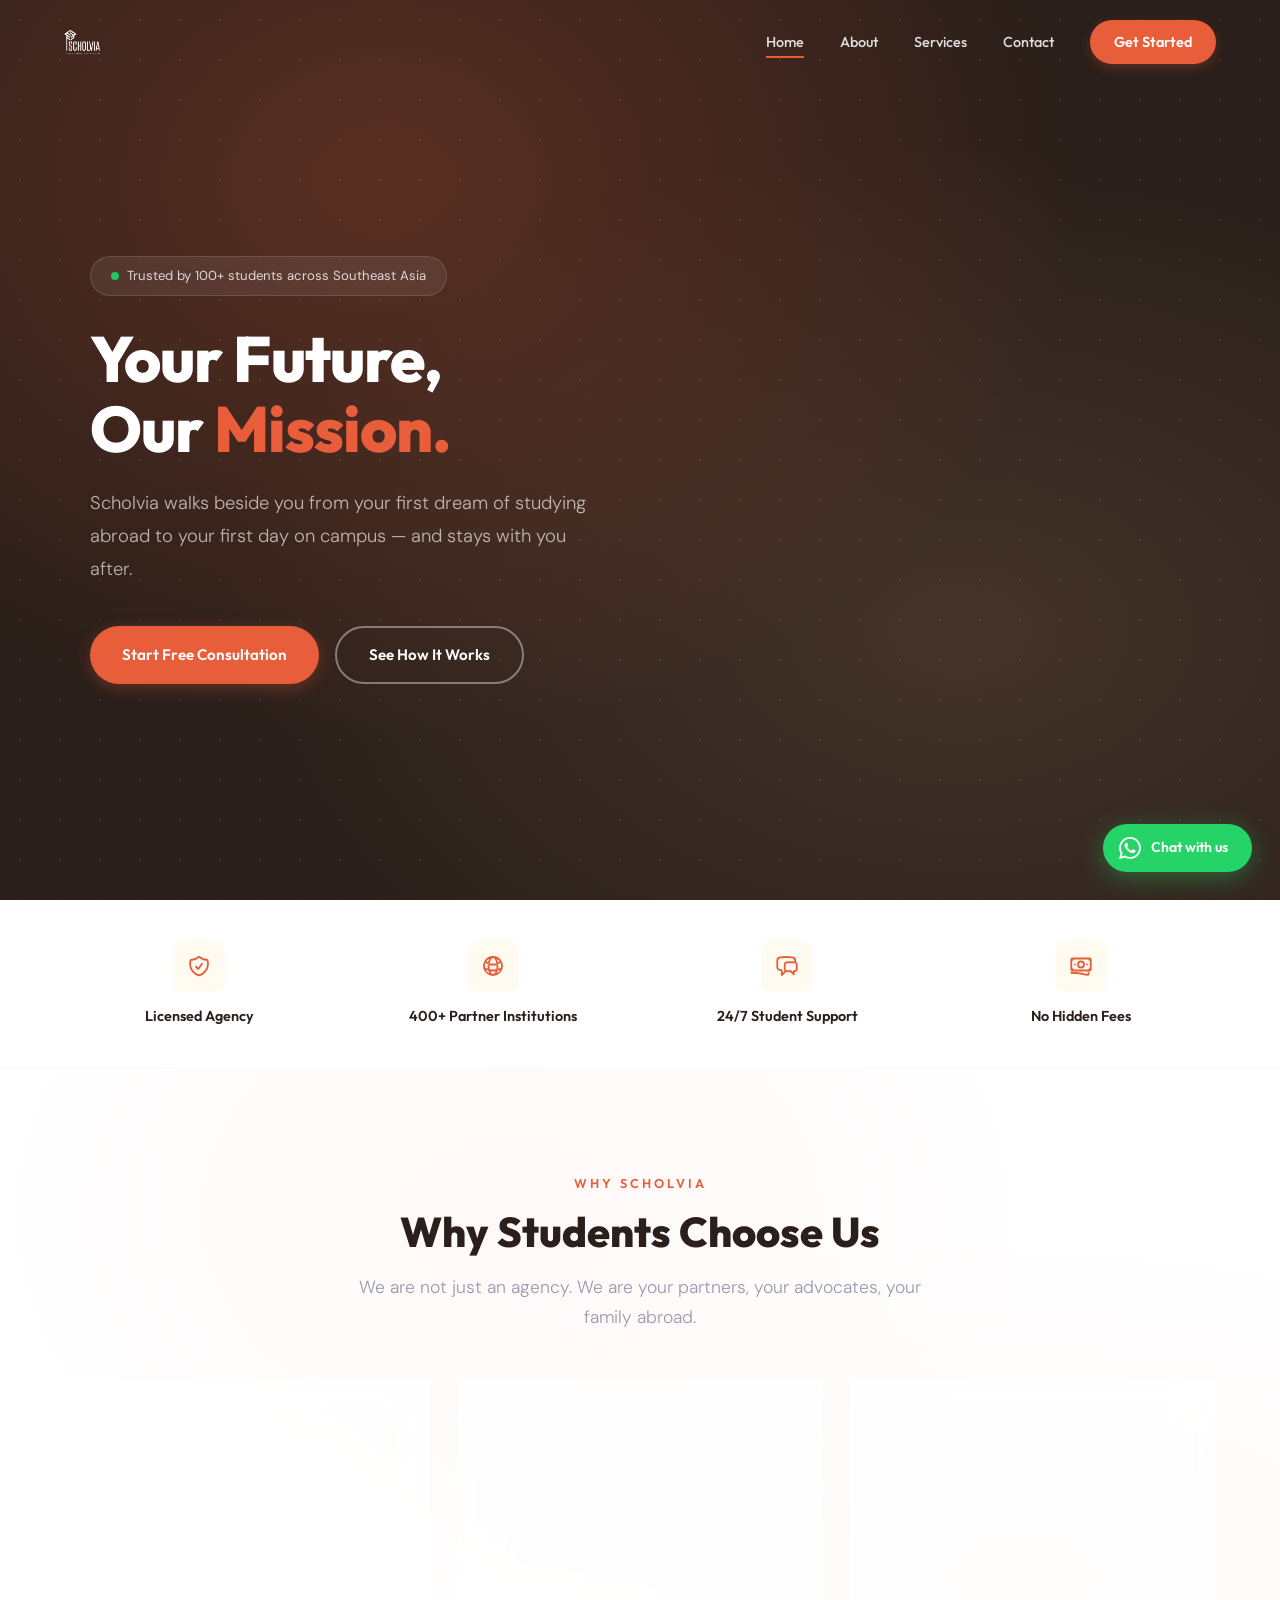
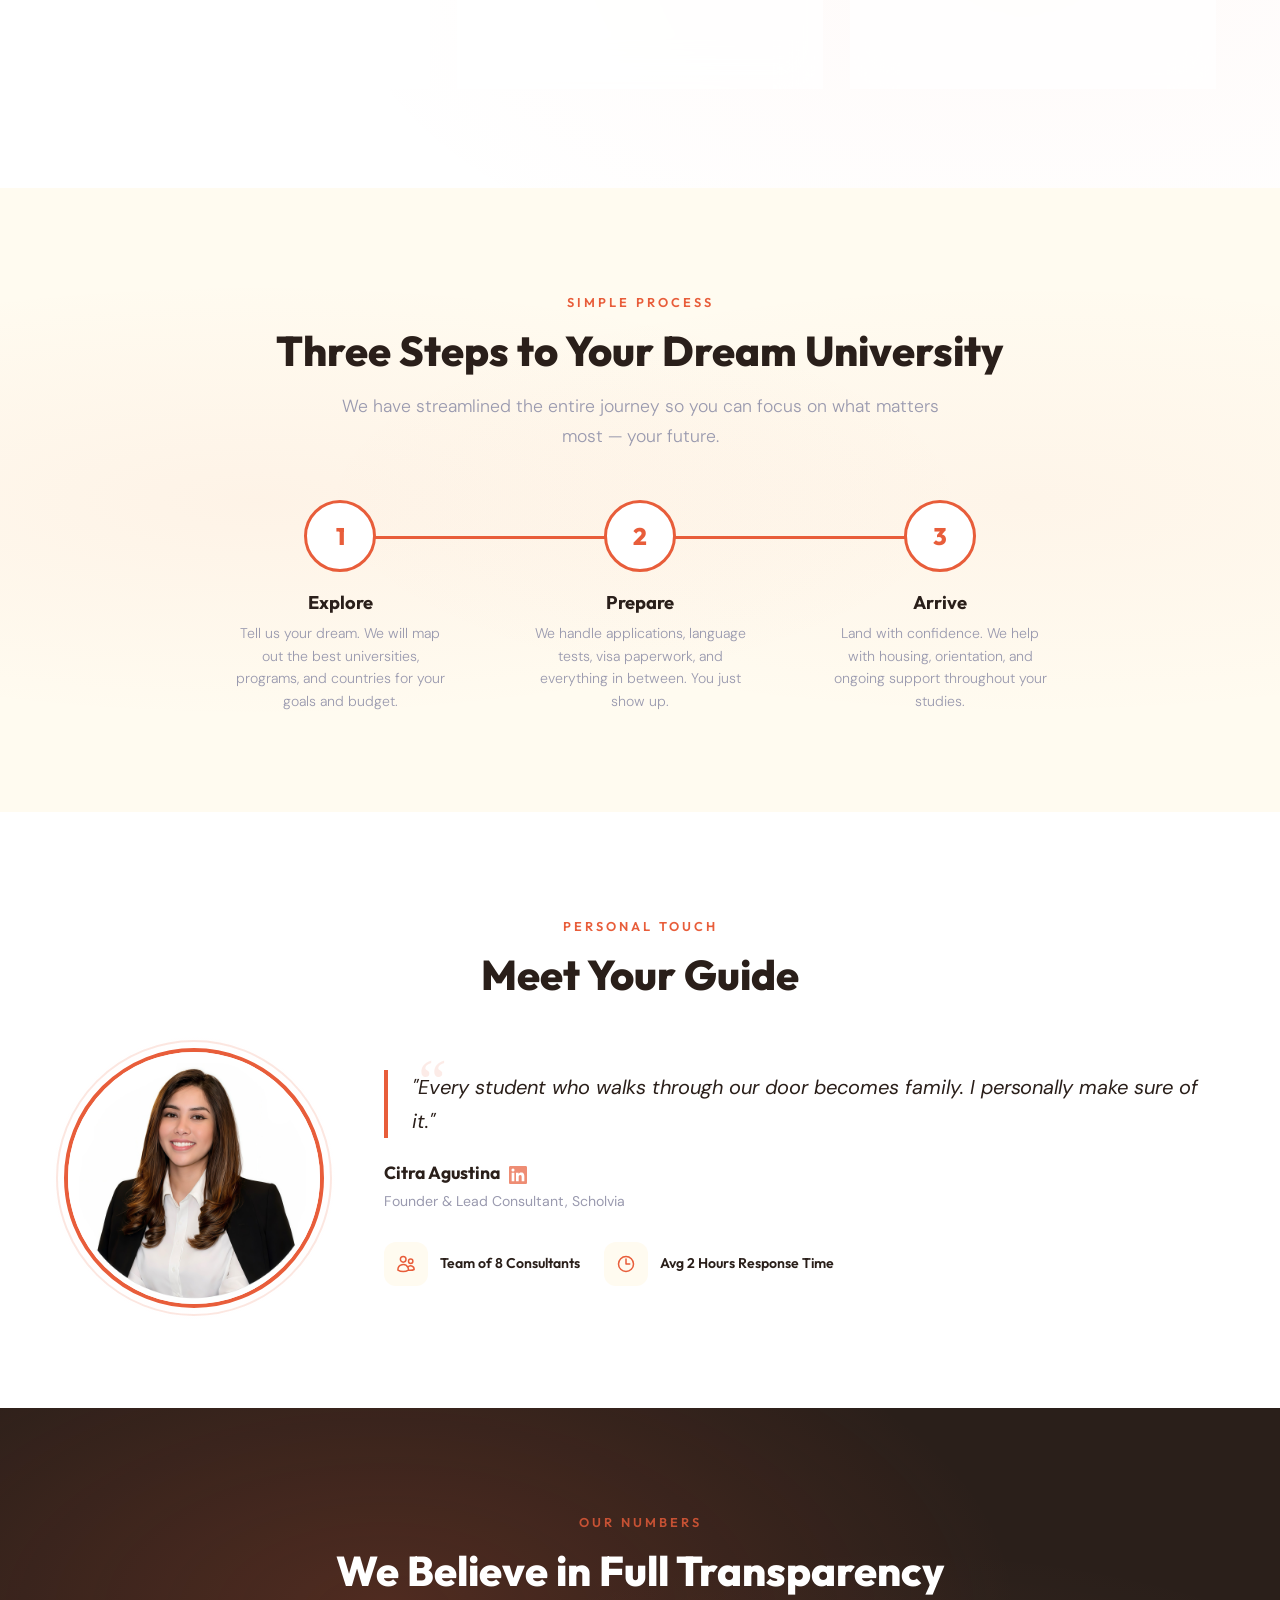
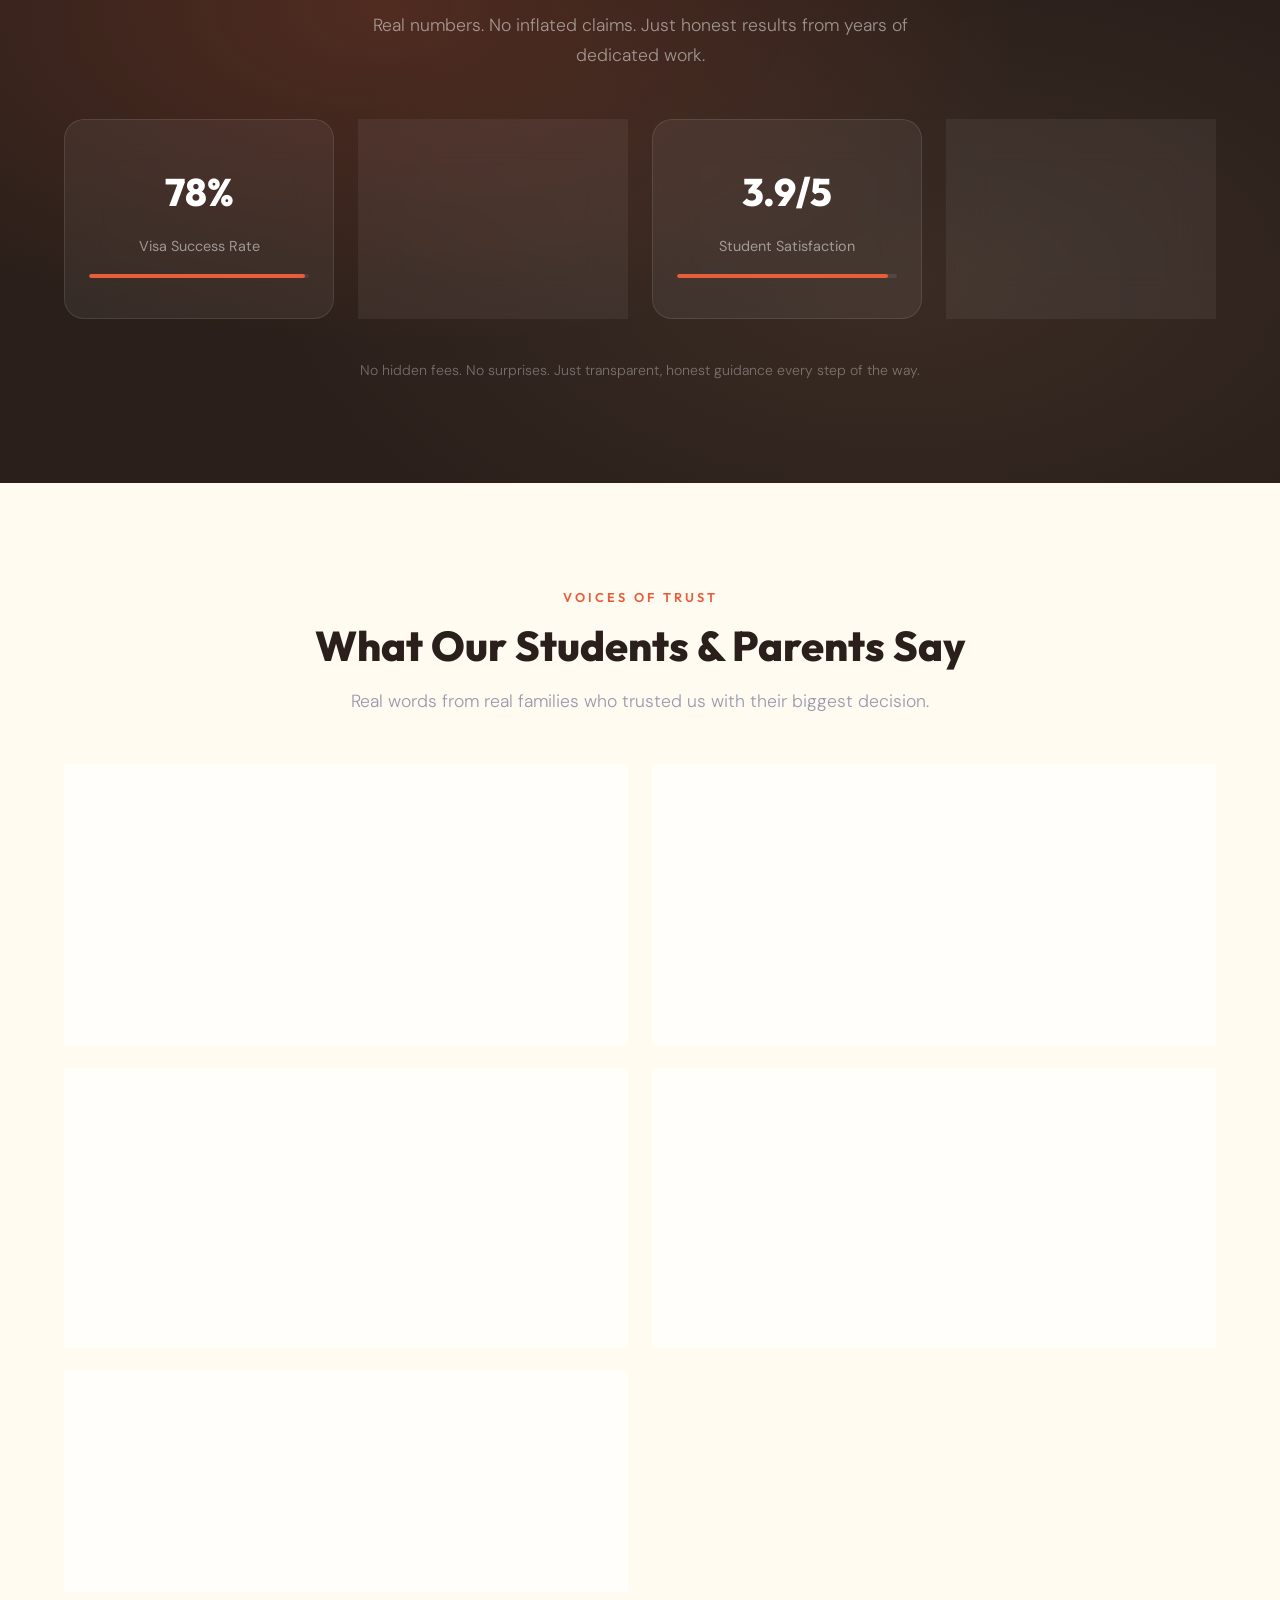
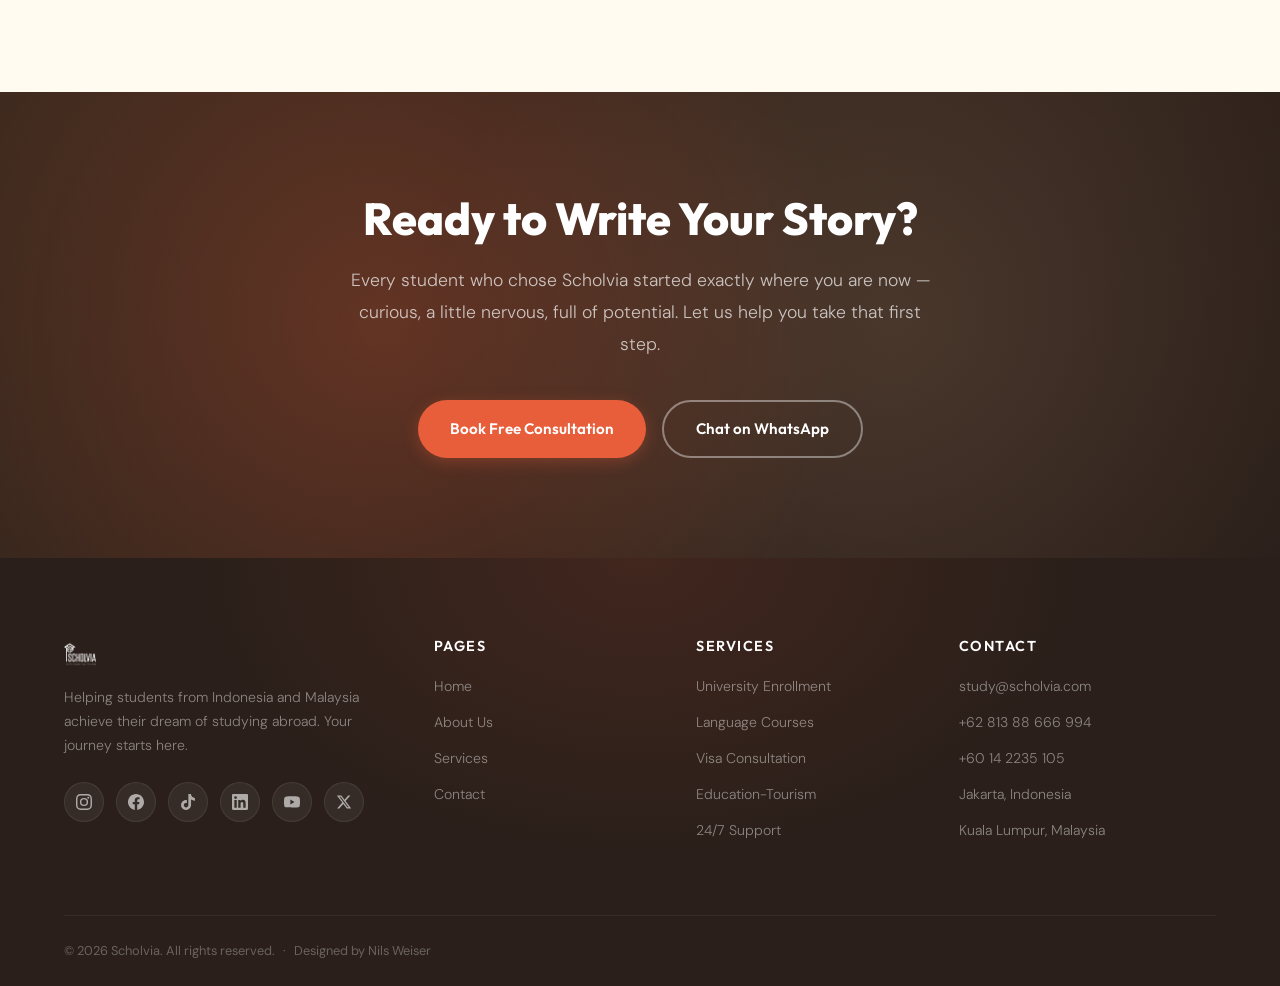
==== commit 6939fcc0: "Revert redesign — restore Nils' original design, keep headline change Reverts all luxury blue/orange" ====
--- a/preview-d/index.html
+++ b/preview-d/index.html
@@ -3,120 +3,83 @@
 <head>
   <meta charset="UTF-8">
   <meta name="viewport" content="width=device-width, initial-scale=1.0">
-  <title>Scholvia — Study Abroad Experts | Malaysia, Germany, Turkey</title>
-  <meta name="description" content="Scholvia helps Indonesian students study abroad in Malaysia, Germany, and Turkey. Free consultation, transparent pricing, 100% honest guidance.">
-  <link rel="preconnect" href="https://fonts.googleapis.com">
-  <link rel="preconnect" href="https://fonts.gstatic.com" crossorigin>
-  <link href="https://fonts.googleapis.com/css2?family=Outfit:wght@300;400;500;600;700;800;900&family=DM+Sans:ital,opsz,wght@0,9..40,300;0,9..40,400;0,9..40,500;1,9..40,300&display=swap" rel="stylesheet">
+  <title>Scholvia — Your Future, Our Mission</title>
+  <meta name="description" content="Scholvia walks beside you from your first dream of studying abroad to your first day on campus. Education agency trusted by 100+ students across Southeast Asia.">
   <link rel="stylesheet" href="assets/css/main.css">
   <link rel="icon" type="image/png" href="assets/img/logo-color.png">
 </head>
 <body>
 
+  <!-- Scroll Progress -->
   <div class="scroll-progress"></div>
 
-  <!-- NAVBAR -->
-  <header class="navbar" id="navbar">
+  <!-- Navigation -->
+  <nav class="navbar">
     <div class="nav-inner">
       <a href="index.html" class="nav-logo">
         <img src="assets/img/logo-white.png" alt="Scholvia" class="logo-white">
         <img src="assets/img/logo-color.png" alt="Scholvia" class="logo-color">
       </a>
-      <nav class="nav-links">
+      <div class="nav-toggle">
+        <span></span>
+        <span></span>
+        <span></span>
+      </div>
+      <div class="nav-links">
         <a href="index.html" class="active">Home</a>
         <a href="about.html">About</a>
         <a href="services.html">Services</a>
-        <a href="destinations.html">Destinations</a>
         <a href="contact.html">Contact</a>
-      </nav>
-      <div style="display:flex;align-items:center;gap:12px;">
-        <a href="contact.html" class="btn-nav-cta">Free Consultation</a>
-        <button class="nav-hamburger" id="hamburger" aria-label="Toggle menu" aria-expanded="false">
-          <span></span><span></span><span></span>
-        </button>
-      </div>
-    </div>
-  </header>
-
-  <!-- MOBILE MENU -->
-  <div class="mobile-nav" id="mobile-nav">
-    <ul>
-      <li><a href="index.html">Home</a></li>
-      <li><a href="about.html">About</a></li>
-      <li><a href="services.html">Services</a></li>
-      <li><a href="destinations.html">Destinations</a></li>
-      <li><a href="contact.html">Contact</a></li>
-      <li><a href="contact.html" class="mobile-cta">Free Consultation</a></li>
-    </ul>
-  </div>
-
-  <!-- HERO -->
+        <a href="contact.html" class="nav-cta">Get Started</a>
+      </div>
+    </div>
+  </nav>
+
+  <!-- ========== HERO ========== -->
   <section class="hero">
     <video class="hero-video" autoplay muted loop playsinline>
       <source src="assets/video/hero-bg.mp4" type="video/mp4">
     </video>
     <div class="hero-overlay"></div>
+    <div class="hero-dots"></div>
     <div class="container">
-      <div class="hero-badge">
-        <span class="badge-pulse"></span>
-        Indonesia's Trusted Study Abroad Partner
-      </div>
-      <h1 class="hero-title">Your Future,<br><span class="hero-accent">Our Mission.</span></h1>
-      <p class="hero-subtitle">Scholvia guides Indonesian students (17+) through every step of studying abroad — from choosing your university to landing on campus, and beyond.</p>
-      <div class="hero-cta">
-        <a href="contact.html" class="btn btn-orange">Start Free Consultation</a>
-        <a href="destinations.html" class="btn btn-outline-white">Explore Destinations</a>
-      </div>
-      <div class="hero-stats">
-        <div class="hero-stat">
-          <strong>100+</strong>
-          <span>Students Guided</span>
-        </div>
-        <div class="hero-stat-divider"></div>
-        <div class="hero-stat">
-          <strong>3</strong>
-          <span>Countries</span>
-        </div>
-        <div class="hero-stat-divider"></div>
-        <div class="hero-stat">
-          <strong>100%</strong>
-          <span>Transparent</span>
-        </div>
-        <div class="hero-stat-divider"></div>
-        <div class="hero-stat">
-          <strong>Free</strong>
-          <span>Consultation</span>
-        </div>
-      </div>
-    </div>
-    <div class="hero-scroll"><div class="scroll-dot"></div></div>
-  </section>
-
-  <!-- TRUST BAR -->
-  <section class="trust-bar">
+      <div class="hero-grid">
+        <div class="hero-content">
+          <div class="hero-badge">Trusted by 100+ students across Southeast Asia</div>
+          <h1 class="hero-title">Your Future,<br>Our <span class="text-gradient">Mission.</span></h1>
+          <p class="hero-subtitle">Scholvia walks beside you from your first dream of studying abroad to your first day on campus — and stays with you after.</p>
+          <div class="hero-buttons">
+            <a href="contact.html" class="btn btn-primary">Start Free Consultation</a>
+            <a href="#how-it-works" class="btn btn-outline">See How It Works</a>
+          </div>
+        </div>
+  </section>
+
+  <!-- ========== TRUST SIGNALS BAR ========== -->
+  <section class="trust-bar reveal">
     <div class="container">
       <div class="trust-grid">
         <div class="trust-item">
           <div class="trust-icon">
-            <svg fill="none" viewBox="0 0 24 24" stroke-width="1.8" stroke="currentColor"><path stroke-linecap="round" stroke-linejoin="round" d="M9 12.75L11.25 15 15 9.75m-3-7.036A11.959 11.959 0 013.598 6 11.99 11.99 0 003 9.749c0 5.592 3.824 10.29 9 11.623 5.176-1.332 9-6.03 9-11.622 0-1.31-.21-2.571-.598-3.751h-.152c-3.196 0-6.1-1.248-8.25-3.285z"/></svg>
-          </div>
-          <span class="trust-text">Licensed & Registered Agency</span>
+            <svg xmlns="http://www.w3.org/2000/svg" fill="none" viewBox="0 0 24 24" stroke-width="1.8" stroke="currentColor"><path stroke-linecap="round" stroke-linejoin="round" d="M9 12.75L11.25 15 15 9.75m-3-7.036A11.959 11.959 0 013.598 6 11.99 11.99 0 003 9.749c0 5.592 3.824 10.29 9 11.623 5.176-1.332 9-6.03 9-11.622 0-1.31-.21-2.571-.598-3.751h-.152c-3.196 0-6.1-1.248-8.25-3.285z"/></svg>
+          </div>
+          <span class="trust-text">Licensed Agency</span>
         </div>
         <div class="trust-item">
           <div class="trust-icon">
-            <svg fill="none" viewBox="0 0 24 24" stroke-width="1.8" stroke="currentColor"><path stroke-linecap="round" stroke-linejoin="round" d="M12 21a9.004 9.004 0 008.716-6.747M12 21a9.004 9.004 0 01-8.716-6.747M12 21c2.485 0 4.5-4.03 4.5-9S14.485 3 12 3m0 18c-2.485 0-4.5-4.03-4.5-9S9.515 3 12 3m0 0a8.997 8.997 0 017.843 4.582M12 3a8.997 8.997 0 00-7.843 4.582m15.686 0A11.953 11.953 0 0112 10.5c-2.998 0-5.74-1.1-7.843-2.918m15.686 0A8.959 8.959 0 0121 12c0 .778-.099 1.533-.284 2.253m0 0A17.919 17.919 0 0112 16.5c-3.162 0-6.133-.815-8.716-2.247m0 0A9.015 9.015 0 013 12c0-1.605.42-3.113 1.157-4.418"/></svg>
-          </div>
-          <span class="trust-text">Multi-Country Network</span>
+            <svg xmlns="http://www.w3.org/2000/svg" fill="none" viewBox="0 0 24 24" stroke-width="1.8" stroke="currentColor"><path stroke-linecap="round" stroke-linejoin="round" d="M12 21a9.004 9.004 0 008.716-6.747M12 21a9.004 9.004 0 01-8.716-6.747M12 21c2.485 0 4.5-4.03 4.5-9S14.485 3 12 3m0 18c-2.485 0-4.5-4.03-4.5-9S9.515 3 12 3m0 0a8.997 8.997 0 017.843 4.582M12 3a8.997 8.997 0 00-7.843 4.582m15.686 0A11.953 11.953 0 0112 10.5c-2.998 0-5.74-1.1-7.843-2.918m15.686 0A8.959 8.959 0 0121 12c0 .778-.099 1.533-.284 2.253m0 0A17.919 17.919 0 0112 16.5c-3.162 0-6.133-.815-8.716-2.247m0 0A9.015 9.015 0 013 12c0-1.605.42-3.113 1.157-4.418"/></svg>
+          </div>
+          <span class="trust-text">400+ Partner Institutions</span>
         </div>
         <div class="trust-item">
           <div class="trust-icon">
-            <svg fill="none" viewBox="0 0 24 24" stroke-width="1.8" stroke="currentColor"><path stroke-linecap="round" stroke-linejoin="round" d="M20.25 8.511c.884.284 1.5 1.128 1.5 2.097v4.286c0 1.136-.847 2.1-1.98 2.193-.34.027-.68.052-1.02.072v3.091l-3-3c-1.354 0-2.694-.055-4.02-.163a2.115 2.115 0 01-.825-.242m9.345-8.334a2.126 2.126 0 00-.476-.095 48.64 48.64 0 00-8.048 0c-1.131.094-1.976 1.057-1.976 2.192v4.286c0 .837.46 1.58 1.155 1.951m9.345-8.334V6.637c0-1.621-1.152-3.026-2.76-3.235A48.455 48.455 0 0011.25 3c-2.115 0-4.198.137-6.24.402-1.608.209-2.76 1.614-2.76 3.235v6.226c0 1.621 1.152 3.026 2.76 3.235.577.075 1.157.14 1.74.194V21l4.155-4.155"/></svg>
+            <svg xmlns="http://www.w3.org/2000/svg" fill="none" viewBox="0 0 24 24" stroke-width="1.8" stroke="currentColor"><path stroke-linecap="round" stroke-linejoin="round" d="M20.25 8.511c.884.284 1.5 1.128 1.5 2.097v4.286c0 1.136-.847 2.1-1.98 2.193-.34.027-.68.052-1.02.072v3.091l-3-3c-1.354 0-2.694-.055-4.02-.163a2.115 2.115 0 01-.825-.242m9.345-8.334a2.126 2.126 0 00-.476-.095 48.64 48.64 0 00-8.048 0c-1.131.094-1.976 1.057-1.976 2.192v4.286c0 .837.46 1.58 1.155 1.951m9.345-8.334V6.637c0-1.621-1.152-3.026-2.76-3.235A48.455 48.455 0 0011.25 3c-2.115 0-4.198.137-6.24.402-1.608.209-2.76 1.614-2.76 3.235v6.226c0 1.621 1.152 3.026 2.76 3.235.577.075 1.157.14 1.74.194V21l4.155-4.155"/></svg>
           </div>
           <span class="trust-text">24/7 Student Support</span>
         </div>
         <div class="trust-item">
           <div class="trust-icon">
-            <svg fill="none" viewBox="0 0 24 24" stroke-width="1.8" stroke="currentColor"><path stroke-linecap="round" stroke-linejoin="round" d="M2.25 18.75a60.07 60.07 0 0115.797 2.101c.727.198 1.453-.342 1.453-1.096V18.75M3.75 4.5v.75A.75.75 0 013 6h-.75m0 0v-.375c0-.621.504-1.125 1.125-1.125H20.25M2.25 6v9m18-10.5v.75c0 .414.336.75.75.75h.75m-1.5-1.5h.375c.621 0 1.125.504 1.125 1.125v9.75c0 .621-.504 1.125-1.125 1.125h-.375m1.5-1.5H21a.75.75 0 00-.75.75v.75m0 0H3.75m0 0h-.375a1.125 1.125 0 01-1.125-1.125V15m1.5 1.5v-.75A.75.75 0 003 15h-.75M15 10.5a3 3 0 11-6 0 3 3 0 016 0zm3 0h.008v.008H18V10.5zm-12 0h.008v.008H6V10.5z"/></svg>
+            <svg xmlns="http://www.w3.org/2000/svg" fill="none" viewBox="0 0 24 24" stroke-width="1.8" stroke="currentColor"><path stroke-linecap="round" stroke-linejoin="round" d="M2.25 18.75a60.07 60.07 0 0115.797 2.101c.727.198 1.453-.342 1.453-1.096V18.75M3.75 4.5v.75A.75.75 0 013 6h-.75m0 0v-.375c0-.621.504-1.125 1.125-1.125H20.25M2.25 6v9m18-10.5v.75c0 .414.336.75.75.75h.75m-1.5-1.5h.375c.621 0 1.125.504 1.125 1.125v9.75c0 .621-.504 1.125-1.125 1.125h-.375m1.5-1.5H21a.75.75 0 00-.75.75v.75m0 0H3.75m0 0h-.375a1.125 1.125 0 01-1.125-1.125V15m1.5 1.5v-.75A.75.75 0 003 15h-.75M15 10.5a3 3 0 11-6 0 3 3 0 016 0zm3 0h.008v.008H18V10.5zm-12 0h.008v.008H6V10.5z"/></svg>
           </div>
           <span class="trust-text">No Hidden Fees</span>
         </div>
@@ -124,344 +87,276 @@
     </div>
   </section>
 
-  <!-- WHY SCHOLVIA -->
-  <section class="section section-white">
+  <!-- ========== WHY STUDENTS CHOOSE US ========== -->
+  <section class="why-section">
     <div class="container text-center">
       <div class="reveal">
         <span class="section-label">Why Scholvia</span>
         <h2 class="section-title">Why Students Choose Us</h2>
-        <p class="section-subtitle">We're not just an agency. We're your advocates, your translators, your biggest supporters — before, during, and after you arrive.</p>
-      </div>
-      <div class="feature-grid-4 feature-grid">
-        <div class="feature-card reveal">
-          <div class="feature-icon">
-            <svg fill="none" viewBox="0 0 24 24" stroke-width="1.8" stroke="currentColor"><path stroke-linecap="round" stroke-linejoin="round" d="M21 8.25c0-2.485-2.099-4.5-4.688-4.5-1.935 0-3.597 1.126-4.312 2.733-.715-1.607-2.377-2.733-4.313-2.733C5.1 3.75 3 5.765 3 8.25c0 7.22 9 12 9 12s9-4.78 9-12z"/></svg>
-          </div>
-          <h3>Genuine Care</h3>
-          <p>No call centers, no scripts. When you reach out, you speak to a real consultant who knows your name and your goals.</p>
-        </div>
-        <div class="feature-card reveal" style="transition-delay:0.08s">
-          <div class="feature-icon">
-            <svg fill="none" viewBox="0 0 24 24" stroke-width="1.8" stroke="currentColor"><path stroke-linecap="round" stroke-linejoin="round" d="M4.26 10.147a60.436 60.436 0 00-.491 6.347A48.627 48.627 0 0112 20.904a48.627 48.627 0 018.232-4.41 60.46 60.46 0 00-.491-6.347m-15.482 0a50.57 50.57 0 00-2.658-.813A59.905 59.905 0 0112 3.493a59.902 59.902 0 0110.399 5.84c-.896.248-1.783.52-2.658.814m-15.482 0A50.697 50.697 0 0112 13.489a50.702 50.702 0 017.74-3.342M6.75 15a.75.75 0 100-1.5.75.75 0 000 1.5zm0 0v-3.675A55.378 55.378 0 0112 8.443m-7.007 11.55A5.981 5.981 0 006.75 15.75v-1.5"/></svg>
-          </div>
-          <h3>End-to-End Support</h3>
-          <p>From university selection to visa approval to your first week on campus — we handle every step so you can focus on your future.</p>
-        </div>
-        <div class="feature-card reveal" style="transition-delay:0.16s">
-          <div class="feature-icon orange">
-            <svg fill="none" viewBox="0 0 24 24" stroke-width="1.8" stroke="currentColor"><path stroke-linecap="round" stroke-linejoin="round" d="M2.25 18.75a60.07 60.07 0 0115.797 2.101c.727.198 1.453-.342 1.453-1.096V18.75M3.75 4.5v.75A.75.75 0 013 6h-.75m0 0v-.375c0-.621.504-1.125 1.125-1.125H20.25M2.25 6v9m18-10.5v.75c0 .414.336.75.75.75h.75m-1.5-1.5h.375c.621 0 1.125.504 1.125 1.125v9.75c0 .621-.504 1.125-1.125 1.125h-.375m1.5-1.5H21a.75.75 0 00-.75.75v.75m0 0H3.75m0 0h-.375a1.125 1.125 0 01-1.125-1.125V15m1.5 1.5v-.75A.75.75 0 003 15h-.75M15 10.5a3 3 0 11-6 0 3 3 0 016 0zm3 0h.008v.008H18V10.5zm-12 0h.008v.008H6V10.5z"/></svg>
-          </div>
-          <h3>Fully Transparent</h3>
-          <p>No hidden fees, no inflated promises. We show you exactly what to expect — costs, timelines, and realistic outcomes.</p>
-        </div>
-        <div class="feature-card reveal" style="transition-delay:0.24s">
-          <div class="feature-icon orange">
-            <svg fill="none" viewBox="0 0 24 24" stroke-width="1.8" stroke="currentColor"><path stroke-linecap="round" stroke-linejoin="round" d="M15 19.128a9.38 9.38 0 002.625.372 9.337 9.337 0 004.121-.952 4.125 4.125 0 00-7.533-2.493M15 19.128v-.003c0-1.113-.285-2.16-.786-3.07M15 19.128v.106A12.318 12.318 0 018.624 21c-2.331 0-4.512-.645-6.374-1.766l-.001-.109a6.375 6.375 0 0111.964-3.07M12 6.375a3.375 3.375 0 11-6.75 0 3.375 3.375 0 016.75 0zm8.25 2.25a2.625 2.625 0 11-5.25 0 2.625 2.625 0 015.25 0z"/></svg>
+        <p class="section-subtitle">We are not just an agency. We are your partners, your advocates, your family abroad.</p>
+      </div>
+      <div class="why-grid">
+        <div class="glass-card why-card reveal">
+          <div class="why-card-icon">
+            <svg xmlns="http://www.w3.org/2000/svg" fill="none" viewBox="0 0 24 24" stroke-width="1.8" stroke="currentColor"><path stroke-linecap="round" stroke-linejoin="round" d="M21 8.25c0-2.485-2.099-4.5-4.688-4.5-1.935 0-3.597 1.126-4.312 2.733-.715-1.607-2.377-2.733-4.313-2.733C5.1 3.75 3 5.765 3 8.25c0 7.22 9 12 9 12s9-4.78 9-12z"/></svg>
+          </div>
+          <h3>Real People, Real Care</h3>
+          <p>No call centers. No bots. When you reach out, you talk to a real consultant who knows your name and your goals.</p>
+        </div>
+        <div class="glass-card why-card reveal" style="transition-delay: 0.1s;">
+          <div class="why-card-icon">
+            <svg xmlns="http://www.w3.org/2000/svg" fill="none" viewBox="0 0 24 24" stroke-width="1.8" stroke="currentColor"><path stroke-linecap="round" stroke-linejoin="round" d="M4.26 10.147a60.436 60.436 0 00-.491 6.347A48.627 48.627 0 0112 20.904a48.627 48.627 0 018.232-4.41 60.46 60.46 0 00-.491-6.347m-15.482 0a50.57 50.57 0 00-2.658-.813A59.905 59.905 0 0112 3.493a59.902 59.902 0 0110.399 5.84c-.896.248-1.783.52-2.658.814m-15.482 0A50.697 50.697 0 0112 13.489a50.702 50.702 0 017.74-3.342M6.75 15a.75.75 0 100-1.5.75.75 0 000 1.5zm0 0v-3.675A55.378 55.378 0 0112 8.443m-7.007 11.55A5.981 5.981 0 006.75 15.75v-1.5"/></svg>
+          </div>
+          <h3>From Dream to Campus</h3>
+          <p>We handle everything — from choosing the right university to landing your visa and booking your first dorm room.</p>
+        </div>
+        <div class="glass-card why-card reveal" style="transition-delay: 0.2s;">
+          <div class="why-card-icon">
+            <svg xmlns="http://www.w3.org/2000/svg" fill="none" viewBox="0 0 24 24" stroke-width="1.8" stroke="currentColor"><path stroke-linecap="round" stroke-linejoin="round" d="M15 19.128a9.38 9.38 0 002.625.372 9.337 9.337 0 004.121-.952 4.125 4.125 0 00-7.533-2.493M15 19.128v-.003c0-1.113-.285-2.16-.786-3.07M15 19.128v.106A12.318 12.318 0 018.624 21c-2.331 0-4.512-.645-6.374-1.766l-.001-.109a6.375 6.375 0 0111.964-3.07M12 6.375a3.375 3.375 0 11-6.75 0 3.375 3.375 0 016.75 0zm8.25 2.25a2.625 2.625 0 11-5.25 0 2.625 2.625 0 015.25 0z"/></svg>
           </div>
           <h3>We Stay With You</h3>
-          <p>Post-arrival support is free for all students. We're here at 2 AM when you're homesick and at graduation when you succeed.</p>
-        </div>
-      </div>
-    </div>
-  </section>
-
-  <!-- DESTINATIONS PREVIEW -->
-  <section class="section section-off">
-    <div class="container text-center">
-      <div class="reveal">
-        <span class="section-label">Where We Send Students</span>
-        <h2 class="section-title">Our Study Destinations</h2>
-        <p class="section-subtitle">Currently focused on Malaysia, with expanding pathways to Germany and Turkey. Each destination carefully selected for Indonesian students.</p>
-      </div>
-      <div class="destinations-grid">
-        <a href="destinations.html" class="dest-card dest-my reveal">
-          <div class="dest-card-bg"></div>
-          <div class="dest-card-overlay"></div>
-          <div class="dest-card-content">
-            <span class="dest-flag">🇲🇾</span>
-            <h3>Malaysia</h3>
-            <p class="dest-card-subtitle">Our flagship destination — close, affordable, familiar</p>
-            <div class="dest-highlights">
-              <div class="dest-highlight">Culturally close to Indonesia</div>
-              <div class="dest-highlight">Tuition from IDR 20–80 juta/year</div>
-              <div class="dest-highlight">English & Malay instruction</div>
-              <div class="dest-highlight">Strong business & tech programs</div>
-            </div>
-            <span class="dest-cta">Explore Malaysia →</span>
-          </div>
-        </a>
-        <a href="destinations.html" class="dest-card dest-de reveal" style="transition-delay:0.1s">
-          <div class="dest-card-bg"></div>
-          <div class="dest-card-overlay"></div>
-          <div class="dest-card-content">
-            <span class="dest-flag">🇩🇪</span>
-            <h3>Germany</h3>
-            <p class="dest-card-subtitle">World-class education, often tuition-free</p>
-            <div class="dest-highlights">
-              <div class="dest-highlight">Public unis largely tuition-free</div>
-              <div class="dest-highlight">Top engineering & science globally</div>
-              <div class="dest-highlight">English-taught programs available</div>
-              <div class="dest-highlight">DAAD scholarships accessible</div>
-            </div>
-            <span class="dest-cta">Explore Germany →</span>
-          </div>
-        </a>
-        <a href="destinations.html" class="dest-card dest-tr reveal" style="transition-delay:0.2s">
-          <div class="dest-card-bg"></div>
-          <div class="dest-card-overlay"></div>
-          <div class="dest-card-content">
-            <span class="dest-flag">🇹🇷</span>
-            <h3>Turkey</h3>
-            <p class="dest-card-subtitle">Affordable excellence with scholarship opportunities</p>
-            <div class="dest-highlights">
-              <div class="dest-highlight">Türkiye Scholarships for Indonesians</div>
-              <div class="dest-highlight">Affordable private universities</div>
-              <div class="dest-highlight">Strong medicine & dentistry</div>
-              <div class="dest-highlight">Vibrant student cities</div>
-            </div>
-            <span class="dest-cta">Explore Turkey →</span>
-          </div>
-        </a>
-      </div>
-    </div>
-  </section>
-
-  <!-- HOW IT WORKS -->
-  <section class="section section-off" id="how-it-works">
+          <p>Our support does not end at the airport. We stay with you throughout your studies — 24/7, whenever you need us.</p>
+        </div>
+      </div>
+    </div>
+  </section>
+
+  <!-- ========== HOW IT WORKS ========== -->
+  <section class="steps-section" id="how-it-works">
     <div class="container text-center">
       <div class="reveal">
         <span class="section-label">Simple Process</span>
-        <h2 class="section-title">Four Steps to Your Dream University</h2>
-        <p class="section-subtitle">We've streamlined the entire journey so you can focus on what matters — your future.</p>
-      </div>
-      <div class="steps-grid reveal">
-        <div class="step-item">
-          <div class="step-number">1</div>
-          <h3>Consult</h3>
-          <p>Share your goals and budget in a free session. We map the best universities and programs for you.</p>
-        </div>
-        <div class="step-item">
-          <div class="step-number">2</div>
+        <h2 class="section-title">Three Steps to Your Dream University</h2>
+        <p class="section-subtitle">We have streamlined the entire journey so you can focus on what matters most — your future.</p>
+      </div>
+      <div class="stepper reveal">
+        <div class="stepper-line"></div>
+        <div class="step">
+          <div class="step-circle">1</div>
+          <h3>Explore</h3>
+          <p>Tell us your dream. We will map out the best universities, programs, and countries for your goals and budget.</p>
+        </div>
+        <div class="step">
+          <div class="step-circle">2</div>
           <h3>Prepare</h3>
-          <p>We guide you through applications, documents, language tests, and everything in between.</p>
-        </div>
-        <div class="step-item">
-          <div class="step-number">3</div>
-          <h3>Apply & Visa</h3>
-          <p>We handle your visa paperwork with a 98% approval rate. You just sign and submit.</p>
-        </div>
-        <div class="step-item">
-          <div class="step-number">4</div>
-          <h3>Arrive & Thrive</h3>
-          <p>Land with confidence. Housing, orientation, and 24/7 support throughout your studies.</p>
-        </div>
-      </div>
-    </div>
-  </section>
-
-  <!-- MEET YOUR GUIDE -->
-  <section class="section section-white">
+          <p>We handle applications, language tests, visa paperwork, and everything in between. You just show up.</p>
+        </div>
+        <div class="step">
+          <div class="step-circle">3</div>
+          <h3>Arrive</h3>
+          <p>Land with confidence. We help with housing, orientation, and ongoing support throughout your studies.</p>
+        </div>
+      </div>
+    </div>
+  </section>
+
+  <!-- ========== MEET YOUR GUIDE ========== -->
+  <section class="guide-section">
     <div class="container">
       <div class="text-center reveal">
         <span class="section-label">Personal Touch</span>
         <h2 class="section-title">Meet Your Guide</h2>
       </div>
-      <div class="guide-grid" style="margin-top:52px">
-        <div class="guide-photo-frame reveal-left">
-          <img src="assets/img/citra.png" alt="Citra Agustina — Founder of Scholvia">
+      <div class="guide-grid" style="margin-top: 48px;">
+        <div class="reveal-left">
+          <div class="guide-photo-wrapper">
+            <img src="assets/img/citra.png" alt="Citra Agustina — Founder of Scholvia" class="guide-photo">
+          </div>
         </div>
         <div class="guide-content reveal-right">
           <blockquote>"Every student who walks through our door becomes family. I personally make sure of it."</blockquote>
-          <p class="guide-name">
-            Citra Agustina
-            <a href="https://www.linkedin.com/in/citragustina/" target="_blank" rel="noopener" class="linkedin-link" style="margin-left:8px">
-              <svg viewBox="0 0 24 24"><path d="M20.447 20.452h-3.554v-5.569c0-1.328-.027-3.037-1.852-3.037-1.853 0-2.136 1.445-2.136 2.939v5.667H9.351V9h3.414v1.561h.046c.477-.9 1.637-1.85 3.37-1.85 3.601 0 4.267 2.37 4.267 5.455v6.286zM5.337 7.433a2.062 2.062 0 01-2.063-2.065 2.064 2.064 0 112.063 2.065zm1.782 13.019H3.555V9h3.564v11.452zM22.225 0H1.771C.792 0 0 .774 0 1.729v20.542C0 23.227.792 24 1.771 24h20.451C23.2 24 24 23.227 24 22.271V1.729C24 .774 23.2 0 22.222 0h.003z"/></svg>
-              LinkedIn
-            </a>
-          </p>
+          <p class="guide-name">Citra Agustina <a href="https://www.linkedin.com/in/citragustina/" target="_blank" rel="noopener" class="linkedin-link" aria-label="Citra Agustina on LinkedIn"><svg viewBox="0 0 24 24" width="18" height="18" style="vertical-align: middle; margin-left: 6px; fill: #E85D3A;"><path d="M20.447 20.452h-3.554v-5.569c0-1.328-.027-3.037-1.852-3.037-1.853 0-2.136 1.445-2.136 2.939v5.667H9.351V9h3.414v1.561h.046c.477-.9 1.637-1.85 3.37-1.85 3.601 0 4.267 2.37 4.267 5.455v6.286zM5.337 7.433a2.062 2.062 0 01-2.063-2.065 2.064 2.064 0 112.063 2.065zm1.782 13.019H3.555V9h3.564v11.452zM22.225 0H1.771C.792 0 0 .774 0 1.729v20.542C0 23.227.792 24 1.771 24h20.451C23.2 24 24 23.227 24 22.271V1.729C24 .774 23.2 0 22.222 0h.003z"/></svg></a></p>
           <p class="guide-role">Founder &amp; Lead Consultant, Scholvia</p>
-          <div class="guide-facts">
-            <div class="guide-fact">
-              <div class="guide-fact-icon">
-                <svg fill="none" viewBox="0 0 24 24" stroke-width="1.8" stroke="currentColor"><path stroke-linecap="round" stroke-linejoin="round" d="M12 6v6h4.5m4.5 0a9 9 0 11-18 0 9 9 0 0118 0z"/></svg>
+          <div class="guide-stats">
+            <div class="guide-stat">
+              <div class="guide-stat-icon">
+                <svg xmlns="http://www.w3.org/2000/svg" fill="none" viewBox="0 0 24 24" stroke-width="1.8" stroke="currentColor"><path stroke-linecap="round" stroke-linejoin="round" d="M15 19.128a9.38 9.38 0 002.625.372 9.337 9.337 0 004.121-.952 4.125 4.125 0 00-7.533-2.493M15 19.128v-.003c0-1.113-.285-2.16-.786-3.07M15 19.128v.106A12.318 12.318 0 018.624 21c-2.331 0-4.512-.645-6.374-1.766l-.001-.109a6.375 6.375 0 0111.964-3.07M12 6.375a3.375 3.375 0 11-6.75 0 3.375 3.375 0 016.75 0zm8.25 2.25a2.625 2.625 0 11-5.25 0 2.625 2.625 0 015.25 0z"/></svg>
               </div>
-              Response within 2 hours
-            </div>
-            <div class="guide-fact">
-              <div class="guide-fact-icon">
-                <svg fill="none" viewBox="0 0 24 24" stroke-width="1.8" stroke="currentColor"><path stroke-linecap="round" stroke-linejoin="round" d="M15 19.128a9.38 9.38 0 002.625.372 9.337 9.337 0 004.121-.952 4.125 4.125 0 00-7.533-2.493M15 19.128v-.003c0-1.113-.285-2.16-.786-3.07M15 19.128v.106A12.318 12.318 0 018.624 21c-2.331 0-4.512-.645-6.374-1.766l-.001-.109a6.375 6.375 0 0111.964-3.07M12 6.375a3.375 3.375 0 11-6.75 0 3.375 3.375 0 016.75 0zm8.25 2.25a2.625 2.625 0 11-5.25 0 2.625 2.625 0 015.25 0z"/></svg>
+              <span class="guide-stat-text">Team of 8 Consultants</span>
+            </div>
+            <div class="guide-stat">
+              <div class="guide-stat-icon">
+                <svg xmlns="http://www.w3.org/2000/svg" fill="none" viewBox="0 0 24 24" stroke-width="1.8" stroke="currentColor"><path stroke-linecap="round" stroke-linejoin="round" d="M12 6v6h4.5m4.5 0a9 9 0 11-18 0 9 9 0 0118 0z"/></svg>
               </div>
-              100+ students guided
-            </div>
-          </div>
-        </div>
-      </div>
-    </div>
-  </section>
-
-  <!-- STATS -->
-  <section class="section section-navy">
+              <span class="guide-stat-text">Avg 2 Hours Response Time</span>
+            </div>
+          </div>
+        </div>
+      </div>
+    </div>
+  </section>
+
+  <!-- ========== TRANSPARENCY DASHBOARD ========== -->
+  <section class="transparency-section">
     <div class="container text-center">
       <div class="reveal">
-        <span class="section-label" style="color:var(--orange)">By the Numbers</span>
-        <h2 class="section-title">Honest Numbers, Real Results</h2>
-        <p class="section-subtitle">No inflated claims. Just transparent results built over years of dedicated work.</p>
-      </div>
-      <div class="stats-grid">
-        <div class="stat-card reveal">
-          <div class="stat-value"><span data-counter="98" data-suffix="%">0%</span></div>
-          <div class="stat-label">Visa Approval Rate</div>
-        </div>
-        <div class="stat-card reveal" style="transition-delay:0.08s">
-          <div class="stat-value">3–4 Wks</div>
-          <div class="stat-label">Average Processing Time</div>
-        </div>
-        <div class="stat-card reveal" style="transition-delay:0.16s">
-          <div class="stat-value"><span data-counter="4.9" data-suffix="/5">0/5</span></div>
-          <div class="stat-label">Student Satisfaction Score</div>
-        </div>
-        <div class="stat-card reveal" style="transition-delay:0.24s">
-          <div class="stat-value">Free</div>
-          <div class="stat-label">Post-Arrival Support</div>
-        </div>
-      </div>
-    </div>
-  </section>
-
-  <!-- TESTIMONIALS -->
-  <section class="section section-white">
+        <span class="section-label">Our Numbers</span>
+        <h2 class="section-title">We Believe in Full Transparency</h2>
+        <p class="section-subtitle">Real numbers. No inflated claims. Just honest results from years of dedicated work.</p>
+      </div>
+      <div class="transparency-grid">
+        <div class="glass-card-dark metric-card reveal">
+          <div class="metric-value"><span data-counter="98" data-suffix="%">0%</span></div>
+          <div class="metric-label">Visa Success Rate</div>
+          <div class="metric-bar"><div class="metric-bar-fill" data-width="98%"></div></div>
+        </div>
+        <div class="glass-card-dark metric-card reveal" style="transition-delay: 0.1s;">
+          <div class="metric-value">3-4 Weeks</div>
+          <div class="metric-label">Average Processing Time</div>
+          <div class="metric-bar"><div class="metric-bar-fill" data-width="75%"></div></div>
+        </div>
+        <div class="glass-card-dark metric-card reveal" style="transition-delay: 0.2s;">
+          <div class="metric-value"><span data-counter="4.9" data-suffix="/5">0/5</span></div>
+          <div class="metric-label">Student Satisfaction</div>
+          <div class="metric-bar"><div class="metric-bar-fill" data-width="96%"></div></div>
+        </div>
+        <div class="glass-card-dark metric-card reveal" style="transition-delay: 0.3s;">
+          <div class="metric-value">Free</div>
+          <div class="metric-label">Post-Arrival Support</div>
+          <div class="metric-bar"><div class="metric-bar-fill" data-width="100%"></div></div>
+        </div>
+      </div>
+      <p class="transparency-note reveal">No hidden fees. No surprises. Just transparent, honest guidance every step of the way.</p>
+    </div>
+  </section>
+
+  <!-- ========== TESTIMONIALS ========== -->
+  <section class="testimonials-section">
     <div class="container text-center">
       <div class="reveal">
-        <span class="section-label">Student Stories</span>
+        <span class="section-label">Voices of Trust</span>
         <h2 class="section-title">What Our Students &amp; Parents Say</h2>
         <p class="section-subtitle">Real words from real families who trusted us with their biggest decision.</p>
       </div>
       <div class="testimonials-grid">
-        <div class="testimonial-card reveal">
-          <div class="testimonial-stars">★★★★★</div>
-          <p class="testimonial-text">"Scholvia didn't just help me get accepted — they helped me believe I could do it. From the first consultation to my first week on campus, they were with me every step."</p>
-          <div class="testimonial-author">
-            <div class="testimonial-avatar">RA</div>
+        <!-- Rizky -->
+        <div class="glass-card testimonial-card border-blue reveal">
+          <div class="testimonial-header">
+            <div class="testimonial-avatar bg-blue">RA</div>
             <div class="testimonial-info">
               <h4>Rizky Aditya</h4>
               <span>Business Management, Malaysia</span>
             </div>
           </div>
+          <div class="testimonial-stars">&#9733;&#9733;&#9733;&#9733;&#9733;</div>
+          <p>"Scholvia didn't just help me get accepted — they helped me believe I could do it. From the first consultation to my first week on campus, they were with me every step."</p>
           <span class="testimonial-tag tag-student">Student</span>
         </div>
-        <div class="testimonial-card reveal" style="transition-delay:0.08s">
-          <div class="testimonial-stars">★★★★★</div>
-          <p class="testimonial-text">"As a mother, sending my daughter abroad was terrifying. Scholvia gave me peace of mind. They answered every question, even the ones I was too afraid to ask."</p>
-          <div class="testimonial-author">
-            <div class="testimonial-avatar avatar-orange">SW</div>
+        <!-- Siti (Parent) -->
+        <div class="glass-card testimonial-card border-magenta reveal" style="transition-delay: 0.1s;">
+          <div class="testimonial-header">
+            <div class="testimonial-avatar bg-magenta">SW</div>
             <div class="testimonial-info">
               <h4>Siti Wulandari</h4>
               <span>Parent</span>
             </div>
           </div>
+          <p>"As a mother, sending my daughter abroad was terrifying. Scholvia gave me peace of mind. They answered every question, even the ones I was too afraid to ask."</p>
           <span class="testimonial-tag tag-parent">Parent</span>
         </div>
-        <div class="testimonial-card reveal" style="transition-delay:0.16s">
-          <div class="testimonial-stars">★★★★★</div>
-          <p class="testimonial-text">"I was confused about which country to choose. My consultant spent hours comparing options with me — not selling, just genuinely helping me find my fit."</p>
-          <div class="testimonial-author">
-            <div class="testimonial-avatar">FM</div>
+        <!-- Dinda -->
+        <div class="glass-card testimonial-card border-blue reveal">
+          <div class="testimonial-header">
+            <div class="testimonial-avatar bg-blue">DP</div>
+            <div class="testimonial-info">
+              <h4>Dinda Permata</h4>
+              <span>Hospitality Management, Malaysia</span>
+            </div>
+          </div>
+          <div class="testimonial-stars">&#9733;&#9733;&#9733;&#9733;&#9733;</div>
+          <p>"The visa process seemed impossible until Scholvia broke it down for me. They made what felt like a mountain into a series of small, manageable steps."</p>
+          <span class="testimonial-tag tag-student">Student</span>
+        </div>
+        <!-- Fajar -->
+        <div class="glass-card testimonial-card border-blue reveal" style="transition-delay: 0.1s;">
+          <div class="testimonial-header">
+            <div class="testimonial-avatar bg-blue">FM</div>
             <div class="testimonial-info">
               <h4>Fajar Maulana</h4>
               <span>Computer Science, Malaysia</span>
             </div>
           </div>
+          <p>"I was confused about which country to choose. My consultant spent hours comparing options with me — not selling, just genuinely helping me find my fit."</p>
           <span class="testimonial-tag tag-student">Student</span>
         </div>
-        <div class="testimonial-card reveal">
-          <div class="testimonial-stars">★★★★★</div>
-          <p class="testimonial-text">"The visa process seemed impossible until Scholvia broke it down for me. They made what felt like a mountain into a series of small, manageable steps."</p>
-          <div class="testimonial-author">
-            <div class="testimonial-avatar">DP</div>
-            <div class="testimonial-info">
-              <h4>Dinda Permata</h4>
-              <span>Hospitality, Malaysia</span>
-            </div>
-          </div>
-          <span class="testimonial-tag tag-student">Student</span>
-        </div>
-        <div class="testimonial-card reveal" style="transition-delay:0.08s">
-          <p class="testimonial-text">"They showed us exactly what it would cost — no surprises, no hidden charges. For the first time, I felt like an agency was truly on our side."</p>
-          <div class="testimonial-author">
-            <div class="testimonial-avatar avatar-orange">BH</div>
+        <!-- Budi (Parent) -->
+        <div class="glass-card testimonial-card border-magenta reveal">
+          <div class="testimonial-header">
+            <div class="testimonial-avatar bg-magenta">BH</div>
             <div class="testimonial-info">
               <h4>Budi Hartono</h4>
               <span>Parent</span>
             </div>
           </div>
+          <p>"They even helped us understand the costs clearly. No surprises, no hidden charges. For the first time, I felt like an agency was truly on our side."</p>
           <span class="testimonial-tag tag-parent">Parent</span>
         </div>
-        <div class="testimonial-card reveal" style="transition-delay:0.16s">
-          <div class="testimonial-stars">★★★★★</div>
-          <p class="testimonial-text">"Even after I arrived in Kuala Lumpur, Scholvia kept checking in. They helped me find housing and navigate university admin. Truly above and beyond."</p>
-          <div class="testimonial-author">
-            <div class="testimonial-avatar">NS</div>
-            <div class="testimonial-info">
-              <h4>Nadia Sari</h4>
-              <span>Nursing, Malaysia</span>
-            </div>
-          </div>
-          <span class="testimonial-tag tag-student">Student</span>
-        </div>
-      </div>
-    </div>
-  </section>
-
-  <!-- CTA -->
+      </div>
+    </div>
+  </section>
+
+  <!-- ========== CTA SECTION ========== -->
   <section class="cta-section">
     <div class="container reveal">
       <h2>Ready to Write Your Story?</h2>
-      <p>Every student who chose Scholvia started exactly where you are now — curious, a little nervous, full of potential. Take the first step today.</p>
+      <p>Every student who chose Scholvia started exactly where you are now — curious, a little nervous, full of potential. Let us help you take that first step.</p>
       <div class="cta-buttons">
-        <a href="contact.html" class="btn btn-orange">Book Free Consultation</a>
-        <a href="https://wa.me/6281388666994" target="_blank" rel="noopener" class="btn btn-outline-white">Chat on WhatsApp</a>
-      </div>
-    </div>
-  </section>
-
-  <!-- FOOTER -->
+        <a href="contact.html" class="btn btn-primary">Book Free Consultation</a>
+        <a href="https://wa.me/6281388666994" target="_blank" rel="noopener" class="btn btn-outline">Chat on WhatsApp</a>
+      </div>
+    </div>
+  </section>
+
+  <!-- ========== FOOTER ========== -->
   <footer class="footer">
     <div class="container">
       <div class="footer-grid">
         <div class="footer-brand">
           <img src="assets/img/logo-white.png" alt="Scholvia">
-          <p>Guiding Indonesian students to their dream universities in Malaysia, Germany, and Turkey — with care, clarity, and zero hidden fees.</p>
+          <p>Helping students from Indonesia and Malaysia achieve their dream of studying abroad. Your journey starts here.</p>
           <div class="footer-socials">
-            <a href="https://instagram.com/scholviaofficial" target="_blank" rel="noopener" aria-label="Instagram"><svg viewBox="0 0 24 24"><path d="M12 2.163c3.204 0 3.584.012 4.85.07 3.252.148 4.771 1.691 4.919 4.919.058 1.265.069 1.645.069 4.849 0 3.205-.012 3.584-.069 4.849-.149 3.225-1.664 4.771-4.919 4.919-1.266.058-1.644.07-4.85.07-3.204 0-3.584-.012-4.849-.07-3.26-.149-4.771-1.699-4.919-4.92-.058-1.265-.07-1.644-.07-4.849 0-3.204.013-3.583.07-4.849.149-3.227 1.664-4.771 4.919-4.919 1.266-.057 1.645-.069 4.849-.069zM12 0C8.741 0 8.333.014 7.053.072 2.695.272.273 2.69.073 7.052.014 8.333 0 8.741 0 12c0 3.259.014 3.668.072 4.948.2 4.358 2.618 6.78 6.98 6.98C8.333 23.986 8.741 24 12 24c3.259 0 3.668-.014 4.948-.072 4.354-.2 6.782-2.618 6.979-6.98.059-1.28.073-1.689.073-4.948 0-3.259-.014-3.667-.072-4.947-.196-4.354-2.617-6.78-6.979-6.98C15.668.014 15.259 0 12 0zm0 5.838a6.162 6.162 0 100 12.324 6.162 6.162 0 000-12.324zM12 16a4 4 0 110-8 4 4 0 010 8zm6.406-11.845a1.44 1.44 0 100 2.881 1.44 1.44 0 000-2.881z"/></svg></a>
-            <a href="https://facebook.com/share/1Yma7Hx8Kg/" target="_blank" rel="noopener" aria-label="Facebook"><svg viewBox="0 0 24 24"><path d="M24 12.073c0-6.627-5.373-12-12-12s-12 5.373-12 12c0 5.99 4.388 10.954 10.125 11.854v-8.385H7.078v-3.47h3.047V9.43c0-3.007 1.792-4.669 4.533-4.669 1.312 0 2.686.235 2.686.235v2.953H15.83c-1.491 0-1.956.925-1.956 1.874v2.25h3.328l-.532 3.47h-2.796v8.385C19.612 23.027 24 18.062 24 12.073z"/></svg></a>
-            <a href="https://tiktok.com/@scholviaofficial" target="_blank" rel="noopener" aria-label="TikTok"><svg viewBox="0 0 24 24"><path d="M12.525.02c1.31-.02 2.61-.01 3.91-.02.08 1.53.63 3.09 1.75 4.17 1.12 1.11 2.7 1.62 4.24 1.79v4.03c-1.44-.05-2.89-.35-4.2-.97-.57-.26-1.1-.59-1.62-.93-.01 2.92.01 5.84-.02 8.75-.08 1.4-.54 2.79-1.35 3.94-1.31 1.92-3.58 3.17-5.91 3.21-1.43.08-2.86-.31-4.08-1.03-2.02-1.19-3.44-3.37-3.65-5.71-.02-.5-.03-1-.01-1.49.18-1.9 1.12-3.72 2.58-4.96 1.66-1.44 3.98-2.13 6.15-1.72.02 1.48-.04 2.96-.04 4.44-.99-.32-2.15-.23-3.02.37-.63.41-1.11 1.04-1.36 1.75-.21.51-.15 1.07-.14 1.61.24 1.64 1.82 3.02 3.5 2.87 1.12-.01 2.19-.66 2.77-1.61.19-.33.4-.67.41-1.06.1-1.79.06-3.57.07-5.36.01-4.03-.01-8.05.02-12.07z"/></svg></a>
-            <a href="https://linkedin.com/company/scholvia/" target="_blank" rel="noopener" aria-label="LinkedIn"><svg viewBox="0 0 24 24"><path d="M20.447 20.452h-3.554v-5.569c0-1.328-.027-3.037-1.852-3.037-1.853 0-2.136 1.445-2.136 2.939v5.667H9.351V9h3.414v1.561h.046c.477-.9 1.637-1.85 3.37-1.85 3.601 0 4.267 2.37 4.267 5.455v6.286zM5.337 7.433a2.062 2.062 0 01-2.063-2.065 2.064 2.064 0 112.063 2.065zm1.782 13.019H3.555V9h3.564v11.452zM22.225 0H1.771C.792 0 0 .774 0 1.729v20.542C0 23.227.792 24 1.771 24h20.451C23.2 24 24 23.227 24 22.271V1.729C24 .774 23.2 0 22.222 0h.003z"/></svg></a>
-            <a href="https://youtube.com/@Scholvia" target="_blank" rel="noopener" aria-label="YouTube"><svg viewBox="0 0 24 24"><path d="M23.498 6.186a3.016 3.016 0 00-2.122-2.136C19.505 3.545 12 3.545 12 3.545s-7.505 0-9.377.505A3.017 3.017 0 00.502 6.186C0 8.07 0 12 0 12s0 3.93.502 5.814a3.016 3.016 0 002.122 2.136c1.871.505 9.376.505 9.376.505s7.505 0 9.377-.505a3.015 3.015 0 002.122-2.136C24 15.93 24 12 24 12s0-3.93-.502-5.814zM9.545 15.568V8.432L15.818 12l-6.273 3.568z"/></svg></a>
-            <a href="https://x.com/Scholvia" target="_blank" rel="noopener" aria-label="X"><svg viewBox="0 0 24 24"><path d="M18.244 2.25h3.308l-7.227 8.26 8.502 11.24H16.17l-5.214-6.817L4.99 21.75H1.68l7.73-8.835L1.254 2.25H8.08l4.713 6.231zm-1.161 17.52h1.833L7.084 4.126H5.117z"/></svg></a>
+            <a href="https://instagram.com/scholviaofficial" target="_blank" rel="noopener" aria-label="Instagram">
+              <svg viewBox="0 0 24 24"><path d="M12 2.163c3.204 0 3.584.012 4.85.07 3.252.148 4.771 1.691 4.919 4.919.058 1.265.069 1.645.069 4.849 0 3.205-.012 3.584-.069 4.849-.149 3.225-1.664 4.771-4.919 4.919-1.266.058-1.644.07-4.85.07-3.204 0-3.584-.012-4.849-.07-3.26-.149-4.771-1.699-4.919-4.92-.058-1.265-.07-1.644-.07-4.849 0-3.204.013-3.583.07-4.849.149-3.227 1.664-4.771 4.919-4.919 1.266-.057 1.645-.069 4.849-.069zM12 0C8.741 0 8.333.014 7.053.072 2.695.272.273 2.69.073 7.052.014 8.333 0 8.741 0 12c0 3.259.014 3.668.072 4.948.2 4.358 2.618 6.78 6.98 6.98C8.333 23.986 8.741 24 12 24c3.259 0 3.668-.014 4.948-.072 4.354-.2 6.782-2.618 6.979-6.98.059-1.28.073-1.689.073-4.948 0-3.259-.014-3.667-.072-4.947-.196-4.354-2.617-6.78-6.979-6.98C15.668.014 15.259 0 12 0zm0 5.838a6.162 6.162 0 100 12.324 6.162 6.162 0 000-12.324zM12 16a4 4 0 110-8 4 4 0 010 8zm6.406-11.845a1.44 1.44 0 100 2.881 1.44 1.44 0 000-2.881z"/></svg>
+            </a>
+            <a href="https://facebook.com/share/1Yma7Hx8Kg/" target="_blank" rel="noopener" aria-label="Facebook">
+              <svg viewBox="0 0 24 24"><path d="M24 12.073c0-6.627-5.373-12-12-12s-12 5.373-12 12c0 5.99 4.388 10.954 10.125 11.854v-8.385H7.078v-3.47h3.047V9.43c0-3.007 1.792-4.669 4.533-4.669 1.312 0 2.686.235 2.686.235v2.953H15.83c-1.491 0-1.956.925-1.956 1.874v2.25h3.328l-.532 3.47h-2.796v8.385C19.612 23.027 24 18.062 24 12.073z"/></svg>
+            </a>
+            <a href="https://tiktok.com/@scholviaofficial" target="_blank" rel="noopener" aria-label="TikTok">
+              <svg viewBox="0 0 24 24"><path d="M12.525.02c1.31-.02 2.61-.01 3.91-.02.08 1.53.63 3.09 1.75 4.17 1.12 1.11 2.7 1.62 4.24 1.79v4.03c-1.44-.05-2.89-.35-4.2-.97-.57-.26-1.1-.59-1.62-.93-.01 2.92.01 5.84-.02 8.75-.08 1.4-.54 2.79-1.35 3.94-1.31 1.92-3.58 3.17-5.91 3.21-1.43.08-2.86-.31-4.08-1.03-2.02-1.19-3.44-3.37-3.65-5.71-.02-.5-.03-1-.01-1.49.18-1.9 1.12-3.72 2.58-4.96 1.66-1.44 3.98-2.13 6.15-1.72.02 1.48-.04 2.96-.04 4.44-.99-.32-2.15-.23-3.02.37-.63.41-1.11 1.04-1.36 1.75-.21.51-.15 1.07-.14 1.61.24 1.64 1.82 3.02 3.5 2.87 1.12-.01 2.19-.66 2.77-1.61.19-.33.4-.67.41-1.06.1-1.79.06-3.57.07-5.36.01-4.03-.01-8.05.02-12.07z"/></svg>
+            </a>
+            <a href="https://linkedin.com/company/scholvia/" target="_blank" rel="noopener" aria-label="LinkedIn">
+              <svg viewBox="0 0 24 24"><path d="M20.447 20.452h-3.554v-5.569c0-1.328-.027-3.037-1.852-3.037-1.853 0-2.136 1.445-2.136 2.939v5.667H9.351V9h3.414v1.561h.046c.477-.9 1.637-1.85 3.37-1.85 3.601 0 4.267 2.37 4.267 5.455v6.286zM5.337 7.433a2.062 2.062 0 01-2.063-2.065 2.064 2.064 0 112.063 2.065zm1.782 13.019H3.555V9h3.564v11.452zM22.225 0H1.771C.792 0 0 .774 0 1.729v20.542C0 23.227.792 24 1.771 24h20.451C23.2 24 24 23.227 24 22.271V1.729C24 .774 23.2 0 22.222 0h.003z"/></svg>
+            </a>
+            <a href="https://youtube.com/@Scholvia" target="_blank" rel="noopener" aria-label="YouTube">
+              <svg viewBox="0 0 24 24"><path d="M23.498 6.186a3.016 3.016 0 00-2.122-2.136C19.505 3.545 12 3.545 12 3.545s-7.505 0-9.377.505A3.017 3.017 0 00.502 6.186C0 8.07 0 12 0 12s0 3.93.502 5.814a3.016 3.016 0 002.122 2.136c1.871.505 9.376.505 9.376.505s7.505 0 9.377-.505a3.015 3.015 0 002.122-2.136C24 15.93 24 12 24 12s0-3.93-.502-5.814zM9.545 15.568V8.432L15.818 12l-6.273 3.568z"/></svg>
+            </a>
+            <a href="https://x.com/Scholvia" target="_blank" rel="noopener" aria-label="X (Twitter)">
+              <svg viewBox="0 0 24 24"><path d="M18.244 2.25h3.308l-7.227 8.26 8.502 11.24H16.17l-5.214-6.817L4.99 21.75H1.68l7.73-8.835L1.254 2.25H8.08l4.713 6.231zm-1.161 17.52h1.833L7.084 4.126H5.117z"/></svg>
+            </a>
           </div>
         </div>
         <div class="footer-col">
-          <h4>Navigate</h4>
+          <h4>Pages</h4>
           <a href="index.html">Home</a>
           <a href="about.html">About Us</a>
           <a href="services.html">Services</a>
-          <a href="destinations.html">Destinations</a>
           <a href="contact.html">Contact</a>
         </div>
         <div class="footer-col">
           <h4>Services</h4>
           <a href="services.html">University Enrollment</a>
-          <a href="services.html">Language Preparation</a>
+          <a href="services.html">Language Courses</a>
           <a href="services.html">Visa Consultation</a>
           <a href="services.html">Education-Tourism</a>
-          <a href="services.html">Post-Arrival Support</a>
+          <a href="services.html">24/7 Support</a>
         </div>
         <div class="footer-col">
-          <h4>Get in Touch</h4>
+          <h4>Contact</h4>
           <a href="mailto:study@scholvia.com">study@scholvia.com</a>
           <a href="tel:+6281388666994">+62 813 88 666 994</a>
-          <a href="tel:+60142235105">+60 14-2235 105</a>
-          <a href="https://wa.me/6281388666994" target="_blank" rel="noopener">WhatsApp Us</a>
+          <a href="tel:+60142235105">+60 14 2235 105</a>
+          <a href="#">Jakarta, Indonesia</a>
+          <a href="#">Kuala Lumpur, Malaysia</a>
         </div>
       </div>
       <div class="footer-bottom">
@@ -471,9 +366,10 @@
     </div>
   </footer>
 
+  <!-- WhatsApp Float -->
   <a href="https://wa.me/6281388666994" target="_blank" rel="noopener" class="whatsapp-float">
     <svg viewBox="0 0 24 24"><path d="M17.472 14.382c-.297-.149-1.758-.867-2.03-.967-.273-.099-.471-.148-.67.15-.197.297-.767.966-.94 1.164-.173.199-.347.223-.644.075-.297-.15-1.255-.463-2.39-1.475-.883-.788-1.48-1.761-1.653-2.059-.173-.297-.018-.458.13-.606.134-.133.298-.347.446-.52.149-.174.198-.298.298-.497.099-.198.05-.371-.025-.52-.075-.149-.669-1.612-.916-2.207-.242-.579-.487-.5-.669-.51-.173-.008-.371-.01-.57-.01-.198 0-.52.074-.792.372-.272.297-1.04 1.016-1.04 2.479 0 1.462 1.065 2.875 1.213 3.074.149.198 2.096 3.2 5.077 4.487.709.306 1.262.489 1.694.625.712.227 1.36.195 1.871.118.571-.085 1.758-.719 2.006-1.413.248-.694.248-1.289.173-1.413-.074-.124-.272-.198-.57-.347m-5.421 7.403h-.004a9.87 9.87 0 01-5.031-1.378l-.361-.214-3.741.982.998-3.648-.235-.374a9.86 9.86 0 01-1.51-5.26c.001-5.45 4.436-9.884 9.888-9.884 2.64 0 5.122 1.03 6.988 2.898a9.825 9.825 0 012.893 6.994c-.003 5.45-4.437 9.884-9.885 9.884m8.413-18.297A11.815 11.815 0 0012.05 0C5.495 0 .16 5.335.157 11.892c0 2.096.547 4.142 1.588 5.945L.057 24l6.305-1.654a11.882 11.882 0 005.683 1.448h.005c6.554 0 11.89-5.335 11.893-11.893a11.821 11.821 0 00-3.48-8.413z"/></svg>
-    <span>Chat with us</span>
+    Chat with us
   </a>
 
   <script src="assets/js/main.js"></script>
--- a/preview-d/assets/css/main.css
+++ b/preview-d/assets/css/main.css
@@ -1,480 +1,1504 @@
-/* ================================================================
-   SCHOLVIA — Premium Redesign v3.0
-   Brand: Blue #29ABE2 | Orange #F7941D
-   ================================================================ */
-
-@import url('https://fonts.googleapis.com/css2?family=Outfit:wght@300;400;500;600;700;800;900&family=DM+Sans:ital,opsz,wght@0,9..40,300;0,9..40,400;0,9..40,500;1,9..40,300&display=swap');
-
-/* ---- RESET ---- */
-*, *::before, *::after { box-sizing: border-box; margin: 0; padding: 0; }
-html { scroll-behavior: smooth; }
-body { font-family: var(--font-body); color: var(--text-dark); background: #fff; line-height: 1.6; -webkit-font-smoothing: antialiased; }
-img { max-width: 100%; display: block; }
-a { text-decoration: none; color: inherit; }
-ul { list-style: none; }
-button { cursor: pointer; border: none; background: none; font-family: inherit; }
-
-/* ---- VARIABLES ---- */
+/* ============================================
+   SCHOLVIA — Version D: The Best of Both
+   Main Stylesheet
+   ============================================ */
+
+/* ---------- Google Fonts ---------- */
+@import url('https://fonts.googleapis.com/css2?family=Outfit:wght@300;400;500;600;700;800&family=DM+Sans:ital,wght@0,300;0,400;0,500;0,700;1,400&display=swap');
+
+/* ---------- CSS Custom Properties ---------- */
 :root {
-  --blue: #29ABE2;
-  --blue-dark: #1A8DC4;
-  --blue-darker: #0F6FA0;
-  --blue-light: #E8F6FD;
-  --orange: #F7941D;
-  --orange-dark: #E07A0A;
-  --orange-light: #FEF3E2;
-  --navy: #0D1B2A;
-  --navy-mid: #162236;
-  --text-dark: #1E293B;
-  --text-medium: #475569;
-  --text-light: #94A3B8;
-  --border: #E2E8F0;
-  --bg-white: #FFFFFF;
-  --bg-off: #F8FAFC;
-  --bg-blue-subtle: #F0F9FF;
+  --royal-blue: #E85D3A;
+  --magenta: #E85D3A;
+  --lavender-white: #FFFBF0;
+  --white: #FFFFFF;
+  --deep-indigo: #2A1F1A;
+  --soft-peach: #FFE8D6;
+  --light-gray: #9A9AAF;
+  --morning-blue: #FFE8D6;
+  --afternoon-lavender: #FFF0E0;
+  --evening-purple: #FFD6BA;
+
   --font-heading: 'Outfit', sans-serif;
   --font-body: 'DM Sans', sans-serif;
-  --shadow-sm: 0 1px 3px rgba(0,0,0,0.08);
-  --shadow-md: 0 4px 20px rgba(0,0,0,0.08);
-  --shadow-lg: 0 12px 40px rgba(0,0,0,0.10);
-  --shadow-blue: 0 8px 30px rgba(41,171,226,0.22);
-  --shadow-orange: 0 8px 30px rgba(247,148,29,0.28);
-  --radius-sm: 8px;
-  --radius-md: 12px;
-  --radius-lg: 16px;
-  --radius-xl: 24px;
+
+  --shadow-sm: 0 2px 8px rgba(45,49,66,0.06);
+  --shadow-md: 0 8px 24px rgba(45,49,66,0.08);
+  --shadow-lg: 0 16px 48px rgba(45,49,66,0.12);
+  --shadow-glow-blue: 0 0 40px rgba(232,93,58,0.15);
+  --shadow-glow-magenta: 0 0 40px rgba(232,93,58,0.12);
+
+  --radius-sm: 12px;
+  --radius-md: 16px;
+  --radius-lg: 20px;
+  --radius-xl: 28px;
   --radius-full: 9999px;
-  --transition: 0.25s cubic-bezier(0.4, 0, 0.2, 1);
-  --transition-slow: 0.45s cubic-bezier(0.4, 0, 0.2, 1);
-}
-
-/* ---- TYPOGRAPHY ---- */
-h1, h2, h3, h4, h5 { font-family: var(--font-heading); font-weight: 700; line-height: 1.15; color: var(--text-dark); }
-
-/* ---- LAYOUT ---- */
-.container { max-width: 1200px; margin: 0 auto; padding: 0 24px; }
+
+  --transition: 0.3s cubic-bezier(0.4, 0, 0.2, 1);
+  --transition-slow: 0.5s cubic-bezier(0.4, 0, 0.2, 1);
+}
+
+/* ---------- Reset & Base ---------- */
+*, *::before, *::after {
+  margin: 0;
+  padding: 0;
+  box-sizing: border-box;
+}
+
+html {
+  scroll-behavior: smooth;
+  -webkit-text-size-adjust: 100%;
+}
+
+body {
+  font-family: var(--font-body);
+  font-weight: 400;
+  color: var(--deep-indigo);
+  background: var(--lavender-white);
+  line-height: 1.7;
+  overflow-x: hidden;
+  -webkit-font-smoothing: antialiased;
+  -moz-osx-font-smoothing: grayscale;
+}
+
+img { max-width: 100%; height: auto; display: block; }
+a { text-decoration: none; color: inherit; transition: var(--transition); }
+ul, ol { list-style: none; }
+button { cursor: pointer; border: none; background: none; font-family: inherit; }
+input, textarea, select { font-family: inherit; }
+
+h1, h2, h3, h4, h5, h6 {
+  font-family: var(--font-heading);
+  line-height: 1.2;
+  font-weight: 700;
+}
+
+.container {
+  max-width: 1200px;
+  margin: 0 auto;
+  padding: 0 24px;
+}
+
+/* ---------- Scroll Progress Bar ---------- */
+.scroll-progress {
+  position: fixed;
+  top: 0;
+  left: 0;
+  width: 0%;
+  height: 3px;
+  background: linear-gradient(90deg, var(--royal-blue), var(--magenta));
+  z-index: 10001;
+  transition: width 0.1s linear;
+}
+
+/* ---------- Section Label ---------- */
+.section-label {
+  font-family: var(--font-heading);
+  font-size: 0.8rem;
+  font-weight: 600;
+  text-transform: uppercase;
+  letter-spacing: 3px;
+  color: var(--royal-blue);
+  margin-bottom: 12px;
+  display: inline-block;
+}
+
+.section-title {
+  font-size: 2.6rem;
+  font-weight: 800;
+  margin-bottom: 16px;
+  color: var(--deep-indigo);
+}
+
+.section-subtitle {
+  font-size: 1.1rem;
+  color: var(--light-gray);
+  max-width: 600px;
+  margin: 0 auto 48px;
+  font-weight: 300;
+}
+
 .text-center { text-align: center; }
 
-.section-label {
-  display: inline-block; font-family: var(--font-heading); font-size: 0.75rem;
-  font-weight: 700; letter-spacing: 0.14em; text-transform: uppercase;
-  color: var(--orange); margin-bottom: 12px;
-}
-.section-title { font-size: clamp(1.8rem, 3.5vw, 2.6rem); font-weight: 800; color: var(--text-dark); margin-bottom: 16px; }
-.section-subtitle { font-size: 1.05rem; color: var(--text-medium); max-width: 600px; margin: 0 auto 56px; font-weight: 300; line-height: 1.75; }
-.section { padding: 100px 0; }
-.section-white { background: var(--bg-white); }
-.section-off { background: var(--bg-off); }
-.section-navy { background: var(--navy); }
-.section-navy .section-title { color: white; }
-.section-navy .section-subtitle { color: rgba(255,255,255,0.6); }
-
-/* ---- BUTTONS ---- */
+/* ---------- Text Gradient ---------- */
+.text-gradient {
+  background: linear-gradient(135deg, var(--royal-blue), var(--magenta));
+  -webkit-background-clip: text;
+  -webkit-text-fill-color: transparent;
+  background-clip: text;
+}
+
+/* ---------- Buttons ---------- */
 .btn {
-  display: inline-flex; align-items: center; gap: 8px; padding: 14px 28px;
-  border-radius: var(--radius-md); font-family: var(--font-heading); font-size: 0.95rem;
-  font-weight: 600; transition: var(--transition); cursor: pointer; border: 2px solid transparent;
-}
-.btn-orange { background: var(--orange); color: white; border-color: var(--orange); box-shadow: var(--shadow-orange); }
-.btn-orange:hover { background: var(--orange-dark); border-color: var(--orange-dark); transform: translateY(-2px); box-shadow: 0 12px 36px rgba(247,148,29,0.38); }
-.btn-blue { background: var(--blue); color: white; border-color: var(--blue); box-shadow: var(--shadow-blue); }
-.btn-blue:hover { background: var(--blue-dark); border-color: var(--blue-dark); transform: translateY(-2px); }
-.btn-outline-white { background: transparent; color: white; border-color: rgba(255,255,255,0.45); }
-.btn-outline-white:hover { background: rgba(255,255,255,0.10); border-color: white; transform: translateY(-2px); }
-.btn-outline-blue { background: transparent; color: var(--blue); border-color: var(--blue); }
-.btn-outline-blue:hover { background: var(--blue-light); transform: translateY(-2px); }
-
-/* ---- SCROLL PROGRESS ---- */
-.scroll-progress { position: fixed; top: 0; left: 0; height: 3px; width: 0%; background: linear-gradient(90deg, var(--blue), var(--orange)); z-index: 9999; transition: width 0.1s linear; }
-
-/* ==============================
-   NAVBAR
-   ============================== */
-.navbar { position: fixed; top: 0; left: 0; right: 0; z-index: 1000; height: 72px; transition: background var(--transition-slow), box-shadow var(--transition-slow); }
-.nav-inner { max-width: 1200px; margin: 0 auto; padding: 0 24px; height: 72px; display: flex; align-items: center; justify-content: space-between; gap: 16px; }
-.nav-logo img { height: 36px; width: auto; transition: var(--transition); }
-.logo-white { display: block; }
-.logo-color { display: none; }
-.nav-links { display: flex; align-items: center; gap: 2px; }
-.nav-links a { font-family: var(--font-heading); font-size: 0.9rem; font-weight: 500; color: rgba(255,255,255,0.85); padding: 8px 14px; border-radius: var(--radius-sm); transition: var(--transition); }
-.nav-links a:hover, .nav-links a.active { color: white; background: rgba(255,255,255,0.12); }
-.btn-nav-cta { font-family: var(--font-heading); font-size: 0.88rem; font-weight: 600; color: white; background: var(--orange); padding: 10px 22px; border-radius: var(--radius-md); transition: var(--transition); box-shadow: var(--shadow-orange); white-space: nowrap; flex-shrink: 0; }
-.btn-nav-cta:hover { background: var(--orange-dark); transform: translateY(-1px); }
-.nav-hamburger { display: none; flex-direction: column; gap: 5px; padding: 8px; cursor: pointer; flex-shrink: 0; }
-.nav-hamburger span { display: block; width: 22px; height: 2px; background: white; border-radius: 2px; transition: var(--transition); }
-.nav-hamburger.open span:nth-child(1) { transform: translateY(7px) rotate(45deg); }
-.nav-hamburger.open span:nth-child(2) { opacity: 0; }
-.nav-hamburger.open span:nth-child(3) { transform: translateY(-7px) rotate(-45deg); }
-
-/* Scrolled (home page) */
-.navbar.scrolled { background: white; box-shadow: 0 1px 20px rgba(0,0,0,0.08); }
-.navbar.scrolled .logo-white { display: none; }
-.navbar.scrolled .logo-color { display: block; }
-.navbar.scrolled .nav-links a { color: var(--text-dark); }
-.navbar.scrolled .nav-links a:hover, .navbar.scrolled .nav-links a.active { color: var(--blue); background: var(--blue-light); }
-.navbar.scrolled .nav-hamburger span { background: var(--text-dark); }
-
-/* Inner pages — always white */
-.inner-page .navbar { background: white; box-shadow: 0 1px 20px rgba(0,0,0,0.08); }
-.inner-page .logo-white { display: none; }
-.inner-page .logo-color { display: block; }
-.inner-page .nav-links a { color: var(--text-dark); }
-.inner-page .nav-links a:hover, .inner-page .nav-links a.active { color: var(--blue); background: var(--blue-light); }
-.inner-page .nav-hamburger span { background: var(--text-dark); }
-
-/* Mobile nav */
-.mobile-nav { position: fixed; top: 72px; left: 0; right: 0; background: white; box-shadow: 0 8px 32px rgba(0,0,0,0.12); padding: 12px 24px 24px; z-index: 999; transform: translateY(-110%); opacity: 0; pointer-events: none; transition: var(--transition-slow); }
-.mobile-nav.open { transform: translateY(0); opacity: 1; pointer-events: all; }
-.mobile-nav ul { display: flex; flex-direction: column; gap: 2px; }
-.mobile-nav a { display: block; font-family: var(--font-heading); font-size: 1rem; font-weight: 500; color: var(--text-dark); padding: 12px 16px; border-radius: var(--radius-md); transition: var(--transition); }
-.mobile-nav a:hover { background: var(--bg-off); color: var(--blue); }
-.mobile-cta { background: var(--orange) !important; color: white !important; text-align: center; margin-top: 8px; font-weight: 600 !important; }
-.mobile-cta:hover { background: var(--orange-dark) !important; }
-
-/* ==============================
-   HERO (HOME PAGE)
-   ============================== */
-.hero { position: relative; min-height: 100vh; display: flex; align-items: center; overflow: hidden; }
-.hero-video { position: absolute; inset: 0; width: 100%; height: 100%; object-fit: cover; opacity: 0.35; }
-.hero-overlay { position: absolute; inset: 0; background: linear-gradient(135deg, rgba(13,27,42,0.88) 0%, rgba(22,40,66,0.78) 50%, rgba(13,27,42,0.84) 100%); }
-.hero .container { position: relative; z-index: 2; padding-top: 100px; padding-bottom: 80px; }
-.hero-badge { display: inline-flex; align-items: center; gap: 8px; background: rgba(255,255,255,0.08); backdrop-filter: blur(8px); border: 1px solid rgba(255,255,255,0.18); color: rgba(255,255,255,0.9); font-family: var(--font-heading); font-size: 0.78rem; font-weight: 500; letter-spacing: 0.04em; padding: 8px 16px; border-radius: var(--radius-full); margin-bottom: 28px; }
-.badge-pulse { width: 7px; height: 7px; border-radius: 50%; background: var(--orange); animation: pulse 2s infinite; flex-shrink: 0; }
-@keyframes pulse { 0%, 100% { opacity: 1; transform: scale(1); } 50% { opacity: 0.5; transform: scale(0.7); } }
-.hero-title { font-size: clamp(2.6rem, 5.5vw, 4.2rem); font-weight: 800; color: white; line-height: 1.08; margin-bottom: 24px; max-width: 720px; }
-.hero-accent { color: var(--orange); }
-.hero-subtitle { font-size: clamp(1rem, 1.8vw, 1.12rem); color: rgba(255,255,255,0.72); max-width: 540px; line-height: 1.78; margin-bottom: 40px; font-weight: 300; }
-.hero-cta { display: flex; gap: 16px; flex-wrap: wrap; margin-bottom: 64px; }
-.hero-stats { display: flex; align-items: center; gap: 36px; flex-wrap: wrap; }
-.hero-stat strong { display: block; font-family: var(--font-heading); font-size: 1.7rem; font-weight: 800; color: white; line-height: 1; }
-.hero-stat span { font-size: 0.72rem; color: rgba(255,255,255,0.55); font-weight: 400; letter-spacing: 0.07em; text-transform: uppercase; margin-top: 4px; display: block; }
-.hero-stat-divider { width: 1px; height: 36px; background: rgba(255,255,255,0.18); }
-.hero-scroll { position: absolute; bottom: 36px; left: 50%; transform: translateX(-50%); z-index: 2; }
-.scroll-dot { width: 24px; height: 38px; border: 2px solid rgba(255,255,255,0.25); border-radius: 12px; position: relative; }
-.scroll-dot::after { content: ''; position: absolute; top: 5px; left: 50%; transform: translateX(-50%); width: 4px; height: 8px; background: rgba(255,255,255,0.6); border-radius: 2px; animation: scrollDown 1.6s infinite; }
-@keyframes scrollDown { 0% { opacity: 1; transform: translateX(-50%) translateY(0); } 100% { opacity: 0; transform: translateX(-50%) translateY(14px); } }
-
-/* ==============================
-   PAGE HERO (inner pages)
-   ============================== */
-.page-hero { padding: 140px 0 80px; background: linear-gradient(135deg, var(--navy) 0%, var(--navy-mid) 55%, #1A3A5C 100%); text-align: center; position: relative; overflow: hidden; }
-.page-hero::before { content: ''; position: absolute; inset: 0; background: radial-gradient(ellipse at 25% 50%, rgba(41,171,226,0.18) 0%, transparent 55%), radial-gradient(ellipse at 75% 50%, rgba(247,148,29,0.10) 0%, transparent 55%); }
-.page-hero .container { position: relative; z-index: 1; }
-.breadcrumb { display: flex; align-items: center; justify-content: center; gap: 8px; font-size: 0.78rem; color: rgba(255,255,255,0.45); margin-bottom: 20px; }
-.breadcrumb a { color: rgba(255,255,255,0.55); transition: var(--transition); }
-.breadcrumb a:hover { color: white; }
-.breadcrumb-sep { opacity: 0.35; }
-.page-hero h1 { font-size: clamp(2rem, 4.5vw, 3.2rem); font-weight: 800; color: white; margin-bottom: 16px; }
-.page-hero h1 .accent { color: var(--orange); }
-.page-hero p { font-size: 1.05rem; color: rgba(255,255,255,0.65); max-width: 560px; margin: 0 auto; font-weight: 300; line-height: 1.78; }
-
-/* ==============================
-   TRUST BAR
-   ============================== */
-.trust-bar { background: white; border-bottom: 1px solid var(--border); padding: 28px 0; }
-.trust-grid { display: grid; grid-template-columns: repeat(4, 1fr); gap: 24px; }
-.trust-item { display: flex; align-items: center; gap: 14px; }
-.trust-icon { width: 44px; height: 44px; border-radius: var(--radius-md); background: var(--blue-light); display: flex; align-items: center; justify-content: center; flex-shrink: 0; }
-.trust-icon svg { width: 20px; height: 20px; color: var(--blue); }
-.trust-text { font-family: var(--font-heading); font-size: 0.84rem; font-weight: 600; color: var(--text-dark); line-height: 1.3; }
-
-/* ==============================
-   FEATURE CARDS
-   ============================== */
-.feature-grid { display: grid; grid-template-columns: repeat(3, 1fr); gap: 24px; }
-.feature-grid-4 { grid-template-columns: repeat(4, 1fr); }
-.feature-card { background: white; border-radius: var(--radius-lg); padding: 36px 28px; border: 1px solid var(--border); transition: var(--transition); }
-.feature-card:hover { transform: translateY(-4px); box-shadow: var(--shadow-lg); border-color: var(--blue-light); }
-.feature-icon { width: 52px; height: 52px; border-radius: var(--radius-md); background: var(--blue-light); display: flex; align-items: center; justify-content: center; margin-bottom: 20px; }
-.feature-icon svg { width: 24px; height: 24px; color: var(--blue); }
-.feature-icon.orange { background: var(--orange-light); }
-.feature-icon.orange svg { color: var(--orange); }
-.feature-card h3 { font-size: 1.05rem; font-weight: 700; margin-bottom: 10px; }
-.feature-card p { font-size: 0.9rem; color: var(--text-medium); line-height: 1.72; font-weight: 300; }
-
-/* ==============================
-   DESTINATION CARDS
-   ============================== */
-.destinations-grid { display: grid; grid-template-columns: repeat(3, 1fr); gap: 24px; }
-.dest-card { border-radius: var(--radius-xl); overflow: hidden; position: relative; min-height: 400px; display: flex; flex-direction: column; justify-content: flex-end; transition: var(--transition); }
-.dest-card:hover { transform: translateY(-6px); box-shadow: 0 20px 60px rgba(0,0,0,0.25); }
-.dest-card-bg { position: absolute; inset: 0; }
-.dest-my .dest-card-bg { background: linear-gradient(150deg, #003f7f 0%, #005cb8 45%, #00408a 100%); }
-.dest-de .dest-card-bg { background: linear-gradient(150deg, #12192a 0%, #1e2e4a 45%, #0d1f3c 100%); }
-.dest-tr .dest-card-bg { background: linear-gradient(150deg, #6b0000 0%, #b52a2a 45%, #8b1a1a 100%); }
-.dest-card-overlay { position: absolute; inset: 0; background: linear-gradient(to top, rgba(0,0,0,0.72) 0%, rgba(0,0,0,0.12) 55%, transparent 100%); }
-.dest-card-content { position: relative; z-index: 1; padding: 32px; }
-.dest-flag { font-size: 2.8rem; margin-bottom: 10px; display: block; }
-.dest-card h3 { font-size: 1.65rem; font-weight: 800; color: white; margin-bottom: 6px; }
-.dest-card-subtitle { font-size: 0.82rem; color: rgba(255,255,255,0.65); margin-bottom: 20px; font-weight: 300; }
-.dest-highlights { display: flex; flex-direction: column; gap: 7px; margin-bottom: 24px; }
-.dest-highlight { display: flex; align-items: center; gap: 9px; font-size: 0.82rem; color: rgba(255,255,255,0.88); }
-.dest-highlight::before { content: ''; width: 6px; height: 6px; border-radius: 50%; background: var(--orange); flex-shrink: 0; }
-.dest-cta { display: inline-flex; align-items: center; gap: 6px; font-family: var(--font-heading); font-size: 0.82rem; font-weight: 600; color: white; border: 1.5px solid rgba(255,255,255,0.38); padding: 9px 18px; border-radius: var(--radius-md); transition: var(--transition); }
-.dest-cta:hover { background: rgba(255,255,255,0.15); border-color: white; }
-
-/* ==============================
-   PROCESS STEPS
-   ============================== */
-.steps-grid { display: grid; grid-template-columns: repeat(4, 1fr); gap: 32px; position: relative; }
-.steps-grid::before { content: ''; position: absolute; top: 32px; left: 12%; right: 12%; height: 2px; background: linear-gradient(90deg, var(--blue), var(--orange)); }
-.step-item { text-align: center; position: relative; z-index: 1; }
-.step-number { width: 64px; height: 64px; border-radius: 50%; background: white; border: 2.5px solid var(--blue); display: flex; align-items: center; justify-content: center; margin: 0 auto 20px; font-family: var(--font-heading); font-size: 1.15rem; font-weight: 800; color: var(--blue); }
-.section-off .step-number { background: var(--bg-off); }
-.step-item h3 { font-size: 1.05rem; font-weight: 700; margin-bottom: 10px; }
-.step-item p { font-size: 0.88rem; color: var(--text-medium); line-height: 1.72; font-weight: 300; }
-
-/* ==============================
-   STATS / METRICS
-   ============================== */
-.stats-grid { display: grid; grid-template-columns: repeat(4, 1fr); gap: 24px; }
-.stat-card { background: rgba(255,255,255,0.05); border: 1px solid rgba(255,255,255,0.1); border-radius: var(--radius-lg); padding: 40px 24px; text-align: center; }
-.stat-value { font-family: var(--font-heading); font-size: 2.8rem; font-weight: 800; color: var(--blue); line-height: 1; margin-bottom: 8px; }
-.stat-label { font-size: 0.84rem; color: rgba(255,255,255,0.58); font-weight: 300; }
-
-/* ==============================
-   GUIDE / FOUNDER
-   ============================== */
-.guide-grid { display: grid; grid-template-columns: 320px 1fr; gap: 72px; align-items: center; }
-.guide-photo-frame { border-radius: var(--radius-xl); overflow: hidden; height: 420px; background: var(--blue-light); box-shadow: var(--shadow-lg); }
-.guide-photo-frame img { width: 100%; height: 100%; object-fit: cover; object-position: top center; }
-.guide-content blockquote { font-size: 1.25rem; font-weight: 300; font-style: italic; color: var(--text-dark); line-height: 1.7; border-left: 4px solid var(--orange); padding-left: 24px; margin-bottom: 28px; }
-.guide-name { font-family: var(--font-heading); font-size: 1.1rem; font-weight: 700; color: var(--text-dark); margin-bottom: 4px; }
-.guide-role { font-size: 0.87rem; color: var(--text-light); margin-bottom: 32px; }
-.guide-facts { display: flex; gap: 24px; flex-wrap: wrap; }
-.guide-fact { display: flex; align-items: center; gap: 10px; font-size: 0.88rem; color: var(--text-medium); }
-.guide-fact-icon { width: 36px; height: 36px; border-radius: var(--radius-sm); background: var(--blue-light); display: flex; align-items: center; justify-content: center; flex-shrink: 0; }
-.guide-fact-icon svg { width: 16px; height: 16px; color: var(--blue); }
-
-/* ==============================
-   TESTIMONIALS
-   ============================== */
-.testimonials-grid { display: grid; grid-template-columns: repeat(3, 1fr); gap: 24px; }
-.testimonial-card { background: white; border: 1px solid var(--border); border-radius: var(--radius-lg); padding: 32px 28px; transition: var(--transition); display: flex; flex-direction: column; }
-.testimonial-card:hover { box-shadow: var(--shadow-md); transform: translateY(-2px); }
-.testimonial-stars { font-size: 0.85rem; color: #F59E0B; margin-bottom: 14px; letter-spacing: 2px; }
-.testimonial-text { font-size: 0.92rem; color: var(--text-medium); line-height: 1.77; font-style: italic; margin-bottom: 20px; font-weight: 300; flex: 1; }
-.testimonial-author { display: flex; align-items: center; gap: 12px; }
-.testimonial-avatar { width: 44px; height: 44px; border-radius: 50%; background: var(--blue); color: white; display: flex; align-items: center; justify-content: center; font-family: var(--font-heading); font-weight: 700; font-size: 0.82rem; flex-shrink: 0; }
-.avatar-orange { background: var(--orange); }
-.testimonial-info h4 { font-size: 0.92rem; font-weight: 700; margin-bottom: 2px; }
-.testimonial-info span { font-size: 0.77rem; color: var(--text-light); }
-.testimonial-tag { display: inline-block; font-size: 0.7rem; font-weight: 700; font-family: var(--font-heading); padding: 3px 10px; border-radius: var(--radius-full); margin-top: 14px; letter-spacing: 0.06em; text-transform: uppercase; }
-.tag-student { background: var(--blue-light); color: var(--blue-dark); }
-.tag-parent { background: var(--orange-light); color: var(--orange-dark); }
-
-/* ==============================
-   CTA SECTION
-   ============================== */
-.cta-section { background: linear-gradient(135deg, var(--navy) 0%, #1a3a5c 100%); padding: 100px 0; text-align: center; position: relative; overflow: hidden; }
-.cta-section::before { content: ''; position: absolute; inset: 0; background: radial-gradient(ellipse at 25% 50%, rgba(41,171,226,0.22) 0%, transparent 58%), radial-gradient(ellipse at 75% 50%, rgba(247,148,29,0.12) 0%, transparent 58%); }
-.cta-section .container { position: relative; z-index: 1; }
-.cta-section h2 { font-size: clamp(2rem, 4vw, 3rem); font-weight: 800; color: white; margin-bottom: 16px; }
-.cta-section p { font-size: 1.05rem; color: rgba(255,255,255,0.65); max-width: 560px; margin: 0 auto 44px; font-weight: 300; line-height: 1.78; }
-.cta-buttons { display: flex; gap: 16px; justify-content: center; flex-wrap: wrap; }
-
-/* ==============================
-   CONTACT
-   ============================== */
-.contact-grid { display: grid; grid-template-columns: 1fr 1.5fr; gap: 72px; align-items: start; }
-.contact-info h3 { font-size: 1.5rem; font-weight: 700; margin-bottom: 14px; }
-.contact-info p { color: var(--text-medium); line-height: 1.78; margin-bottom: 32px; font-weight: 300; font-size: 0.95rem; }
-.contact-cards { display: flex; flex-direction: column; gap: 14px; }
-.contact-card { display: flex; align-items: center; gap: 16px; padding: 18px 20px; background: var(--bg-off); border-radius: var(--radius-lg); border: 1px solid var(--border); transition: var(--transition); }
-.contact-card:hover { background: var(--blue-light); border-color: var(--blue-light); }
-.contact-card-icon { width: 46px; height: 46px; border-radius: var(--radius-md); background: white; display: flex; align-items: center; justify-content: center; flex-shrink: 0; box-shadow: var(--shadow-sm); }
-.contact-card-icon svg { width: 20px; height: 20px; color: var(--blue); }
-.contact-card-icon.orange svg { color: var(--orange); }
-.contact-card strong { display: block; font-family: var(--font-heading); font-size: 0.8rem; font-weight: 700; color: var(--text-dark); margin-bottom: 2px; }
-.contact-card span { font-size: 0.84rem; color: var(--text-medium); }
-.form-card { background: white; border-radius: var(--radius-xl); padding: 48px 40px; box-shadow: var(--shadow-lg); border: 1px solid var(--border); }
-.form-card h3 { font-size: 1.4rem; font-weight: 700; margin-bottom: 28px; }
-.form-group { margin-bottom: 18px; }
-.form-row { display: grid; grid-template-columns: 1fr 1fr; gap: 16px; }
-.form-group label { display: block; font-family: var(--font-heading); font-size: 0.8rem; font-weight: 600; color: var(--text-dark); margin-bottom: 6px; }
-.form-group input, .form-group select, .form-group textarea { width: 100%; padding: 11px 15px; border: 1.5px solid var(--border); border-radius: var(--radius-md); font-family: var(--font-body); font-size: 0.9rem; color: var(--text-dark); background: var(--bg-off); transition: var(--transition); outline: none; appearance: none; -webkit-appearance: none; }
-.form-group input:focus, .form-group select:focus, .form-group textarea:focus { border-color: var(--blue); background: white; box-shadow: 0 0 0 3px rgba(41,171,226,0.12); }
-.form-group textarea { resize: vertical; min-height: 110px; }
-.form-submit { width: 100%; padding: 15px; font-size: 1rem; }
-
-/* ==============================
-   FAQ
-   ============================== */
-.faq-list { max-width: 760px; margin: 0 auto; }
-.faq-item { border-bottom: 1px solid var(--border); }
-.faq-question { width: 100%; text-align: left; padding: 22px 0; font-family: var(--font-heading); font-size: 1rem; font-weight: 600; color: var(--text-dark); display: flex; justify-content: space-between; align-items: center; cursor: pointer; transition: var(--transition); gap: 16px; }
-.faq-question:hover { color: var(--blue); }
-.faq-icon { width: 28px; height: 28px; border-radius: 50%; background: var(--bg-off); display: flex; align-items: center; justify-content: center; flex-shrink: 0; transition: var(--transition); }
-.faq-icon svg { width: 14px; height: 14px; color: var(--blue); transition: var(--transition); }
-.faq-item.active .faq-icon { background: var(--blue); }
-.faq-item.active .faq-icon svg { color: white; transform: rotate(180deg); }
-.faq-answer { max-height: 0; overflow: hidden; transition: max-height 0.4s ease; }
-.faq-answer p { padding: 0 0 22px; font-size: 0.95rem; color: var(--text-medium); line-height: 1.8; font-weight: 300; }
-
-/* ==============================
-   ABOUT PAGE
-   ============================== */
-.about-grid { display: grid; grid-template-columns: 300px 1fr; gap: 72px; align-items: center; }
-.about-photo-frame { border-radius: var(--radius-xl); overflow: hidden; height: 400px; box-shadow: var(--shadow-lg); background: var(--blue-light); }
-.about-photo-frame img { width: 100%; height: 100%; object-fit: cover; object-position: top center; }
-.about-photo-caption { margin-top: 16px; text-align: center; }
-.about-text h2 { font-size: clamp(1.6rem, 3vw, 2.2rem); font-weight: 800; margin-bottom: 20px; }
-.about-text p { font-size: 0.95rem; color: var(--text-medium); line-height: 1.82; margin-bottom: 16px; font-weight: 300; }
-.mission-grid { display: grid; grid-template-columns: 1fr 1fr; gap: 24px; }
-.mission-card { background: white; border-radius: var(--radius-xl); padding: 48px 36px; text-align: center; border: 1px solid var(--border); transition: var(--transition); }
-.mission-card:hover { box-shadow: var(--shadow-md); border-color: var(--blue-light); }
-.mission-icon { width: 72px; height: 72px; border-radius: 50%; background: var(--blue-light); display: flex; align-items: center; justify-content: center; margin: 0 auto 24px; }
-.mission-icon svg { width: 32px; height: 32px; color: var(--blue); }
-.mission-card h3 { font-size: 1.25rem; font-weight: 700; margin-bottom: 14px; }
-.mission-card p { font-size: 0.92rem; color: var(--text-medium); line-height: 1.77; font-weight: 300; }
-.support-grid { display: grid; grid-template-columns: repeat(4, 1fr); gap: 24px; }
-.support-card { background: white; border: 1px solid var(--border); border-radius: var(--radius-lg); padding: 36px 22px; text-align: center; transition: var(--transition); }
-.support-card:hover { transform: translateY(-4px); box-shadow: var(--shadow-md); border-color: var(--blue-light); }
-.support-emoji { font-size: 2rem; margin-bottom: 16px; }
-.support-card h3 { font-size: 1rem; font-weight: 700; margin-bottom: 10px; }
-.support-card p { font-size: 0.85rem; color: var(--text-medium); line-height: 1.65; font-weight: 300; }
-.founder-card { max-width: 820px; margin: 0 auto; background: white; border: 1px solid var(--border); border-radius: var(--radius-xl); padding: 48px; display: flex; gap: 40px; align-items: flex-start; }
-.founder-avatar { width: 120px; height: 120px; border-radius: 50%; overflow: hidden; flex-shrink: 0; border: 3px solid var(--blue-light); }
-.founder-avatar img { width: 100%; height: 100%; object-fit: cover; object-position: top center; }
-.founder-quote { font-size: 1.08rem; font-style: italic; font-weight: 300; color: var(--text-dark); line-height: 1.78; border-left: 4px solid var(--orange); padding-left: 24px; margin-bottom: 18px; }
-.founder-name { font-family: var(--font-heading); font-size: 1rem; font-weight: 700; margin-bottom: 4px; }
-.founder-role { font-size: 0.83rem; color: var(--text-light); }
-
-/* ==============================
-   SERVICES PAGE
-   ============================== */
-.services-list { display: flex; flex-direction: column; gap: 20px; }
-.service-card { background: white; border: 1px solid var(--border); border-radius: var(--radius-xl); padding: 40px 36px; display: grid; grid-template-columns: 80px 1fr; gap: 28px; align-items: start; transition: var(--transition); }
-.service-card:hover { border-color: var(--blue); box-shadow: var(--shadow-lg); transform: translateY(-2px); }
-.service-icon { width: 80px; height: 80px; border-radius: var(--radius-lg); background: var(--blue-light); display: flex; align-items: center; justify-content: center; flex-shrink: 0; }
-.service-icon svg { width: 38px; height: 38px; color: var(--blue); }
-.service-icon.orange { background: var(--orange-light); }
-.service-icon.orange svg { color: var(--orange); }
-.service-body h3 { font-size: 1.25rem; font-weight: 700; margin-bottom: 10px; }
-.service-body p { font-size: 0.92rem; color: var(--text-medium); line-height: 1.77; font-weight: 300; margin-bottom: 18px; }
-.service-tags { display: flex; flex-wrap: wrap; gap: 8px; }
-.service-tag { background: var(--blue-light); color: var(--blue-dark); font-family: var(--font-heading); font-size: 0.73rem; font-weight: 700; padding: 4px 12px; border-radius: var(--radius-full); letter-spacing: 0.04em; }
-.service-tag.orange { background: var(--orange-light); color: var(--orange-dark); }
-
-/* ==============================
-   DESTINATIONS DETAIL
-   ============================== */
-.dest-detail-grid { display: grid; grid-template-columns: 1fr 1.1fr; gap: 72px; align-items: center; }
-.dest-visual { border-radius: var(--radius-xl); min-height: 380px; display: flex; align-items: flex-end; overflow: hidden; position: relative; }
-.dest-visual-bg { position: absolute; inset: 0; }
-.dest-visual-my { background: linear-gradient(150deg, #003f7f 0%, #0077cc 60%, #005299 100%); }
-.dest-visual-de { background: linear-gradient(150deg, #1a2535 0%, #2a3f6b 60%, #1a2d55 100%); }
-.dest-visual-tr { background: linear-gradient(150deg, #7b0000 0%, #c0392b 60%, #922B21 100%); }
-.dest-visual-overlay { position: absolute; inset: 0; background: linear-gradient(to top, rgba(0,0,0,0.5) 0%, transparent 60%); }
-.dest-visual-content { position: relative; z-index: 1; padding: 32px; width: 100%; }
-.dest-visual-flag { font-size: 3rem; margin-bottom: 8px; }
-.dest-visual-country { font-family: var(--font-heading); font-size: 2rem; font-weight: 800; color: white; }
-.dest-visual-tagline { font-size: 0.88rem; color: rgba(255,255,255,0.68); font-weight: 300; margin-top: 4px; }
-.dest-detail-text h2 { font-size: clamp(1.7rem, 3vw, 2.2rem); font-weight: 800; margin-bottom: 16px; }
-.dest-detail-text > p { font-size: 0.95rem; color: var(--text-medium); line-height: 1.82; font-weight: 300; margin-bottom: 28px; }
-.dest-detail-facts { display: grid; grid-template-columns: 1fr 1fr; gap: 14px; margin-bottom: 32px; }
-.dest-fact { background: var(--bg-off); border-radius: var(--radius-md); padding: 16px 18px; border: 1px solid var(--border); }
-.dest-fact-label { font-family: var(--font-heading); font-size: 0.7rem; font-weight: 700; color: var(--text-light); text-transform: uppercase; letter-spacing: 0.1em; margin-bottom: 4px; }
-.dest-fact-value { font-family: var(--font-heading); font-size: 0.92rem; font-weight: 600; color: var(--text-dark); }
-
-/* ==============================
-   FOOTER
-   ============================== */
-.footer { background: var(--navy); padding: 80px 0 0; }
-.footer-grid { display: grid; grid-template-columns: 1.6fr 1fr 1fr 1.2fr; gap: 48px; padding-bottom: 60px; border-bottom: 1px solid rgba(255,255,255,0.08); }
-.footer-brand img { height: 34px; margin-bottom: 18px; }
-.footer-brand p { font-size: 0.87rem; color: rgba(255,255,255,0.45); line-height: 1.78; max-width: 270px; font-weight: 300; margin-bottom: 26px; }
-.footer-socials { display: flex; gap: 8px; flex-wrap: wrap; }
-.footer-socials a { width: 34px; height: 34px; border-radius: var(--radius-sm); background: rgba(255,255,255,0.07); display: flex; align-items: center; justify-content: center; transition: var(--transition); }
-.footer-socials a svg { width: 15px; height: 15px; fill: rgba(255,255,255,0.48); transition: var(--transition); }
-.footer-socials a:hover { background: var(--blue); }
-.footer-socials a:hover svg { fill: white; }
-.footer-col h4 { font-family: var(--font-heading); font-size: 0.75rem; font-weight: 700; letter-spacing: 0.12em; text-transform: uppercase; color: rgba(255,255,255,0.38); margin-bottom: 20px; }
-.footer-col a { display: block; font-size: 0.87rem; color: rgba(255,255,255,0.58); padding: 4px 0; transition: var(--transition); font-weight: 300; }
-.footer-col a:hover { color: white; padding-left: 4px; }
-.footer-bottom { padding: 24px 0; display: flex; justify-content: space-between; align-items: center; gap: 16px; }
-.footer-bottom p { font-size: 0.8rem; color: rgba(255,255,255,0.3); }
-.footer-bottom a { font-size: 0.8rem; color: rgba(255,255,255,0.3); transition: var(--transition); }
-.footer-bottom a:hover { color: rgba(255,255,255,0.65); }
-
-/* ==============================
-   WHATSAPP FLOAT
-   ============================== */
-.whatsapp-float { position: fixed; bottom: 28px; right: 28px; z-index: 500; display: flex; align-items: center; gap: 10px; background: #25D366; color: white; padding: 12px 20px; border-radius: var(--radius-full); font-family: var(--font-heading); font-size: 0.84rem; font-weight: 600; box-shadow: 0 4px 20px rgba(37,211,102,0.42); transition: var(--transition); }
-.whatsapp-float svg { width: 20px; height: 20px; fill: white; flex-shrink: 0; }
-.whatsapp-float:hover { transform: translateY(-3px); box-shadow: 0 8px 28px rgba(37,211,102,0.52); }
-
-/* Misc */
-.linkedin-link { display: inline-flex; align-items: center; gap: 6px; color: var(--blue); font-size: 0.85rem; font-weight: 600; transition: var(--transition); }
-.linkedin-link svg { width: 16px; height: 16px; fill: var(--blue); }
-.linkedin-link:hover { opacity: 0.72; }
-
-/* ==============================
-   ANIMATIONS
-   ============================== */
-.reveal, .reveal-left, .reveal-right { opacity: 0; transition: opacity 0.65s ease, transform 0.65s ease; }
-.reveal { transform: translateY(24px); }
-.reveal-left { transform: translateX(-32px); }
-.reveal-right { transform: translateX(32px); }
-.reveal.visible, .reveal-left.visible, .reveal-right.visible { opacity: 1; transform: none; }
-@media (prefers-reduced-motion: reduce) { .reveal, .reveal-left, .reveal-right { opacity: 1; transform: none; transition: none; } }
-
-/* ==============================
+  display: inline-flex;
+  align-items: center;
+  gap: 8px;
+  padding: 14px 32px;
+  border-radius: var(--radius-full);
+  font-family: var(--font-heading);
+  font-weight: 600;
+  font-size: 0.95rem;
+  transition: var(--transition);
+  white-space: nowrap;
+}
+
+.btn-primary {
+  background: var(--magenta);
+  color: var(--white);
+  box-shadow: 0 4px 16px rgba(232,93,58,0.3);
+}
+.btn-primary:hover {
+  transform: translateY(-2px);
+  box-shadow: 0 8px 28px rgba(232,93,58,0.4);
+}
+
+.btn-outline {
+  background: transparent;
+  color: var(--white);
+  border: 2px solid rgba(255,255,255,0.4);
+}
+.btn-outline:hover {
+  background: rgba(255,255,255,0.1);
+  border-color: rgba(255,255,255,0.7);
+  transform: translateY(-2px);
+}
+
+.btn-outline-dark {
+  background: transparent;
+  color: var(--deep-indigo);
+  border: 2px solid rgba(26,26,46,0.2);
+}
+.btn-outline-dark:hover {
+  background: var(--deep-indigo);
+  color: var(--white);
+  transform: translateY(-2px);
+}
+
+.btn-blue {
+  background: var(--royal-blue);
+  color: var(--white);
+  box-shadow: 0 4px 16px rgba(232,93,58,0.3);
+}
+.btn-blue:hover {
+  transform: translateY(-2px);
+  box-shadow: 0 8px 28px rgba(232,93,58,0.4);
+}
+
+/* ---------- Glass Cards ---------- */
+.glass-card {
+  background: rgba(255,255,255,0.7);
+  backdrop-filter: blur(20px);
+  -webkit-backdrop-filter: blur(20px);
+  border: 1px solid rgba(255,255,255,0.5);
+  border-radius: var(--radius-lg);
+  padding: 36px;
+  transition: var(--transition);
+}
+.glass-card:hover {
+  transform: translateY(-4px) scale(1.02);
+  box-shadow: var(--shadow-lg);
+}
+
+.glass-card-dark {
+  background: rgba(255,255,255,0.06);
+  backdrop-filter: blur(20px);
+  -webkit-backdrop-filter: blur(20px);
+  border: 1px solid rgba(255,255,255,0.1);
+  border-radius: var(--radius-lg);
+  padding: 36px;
+  transition: var(--transition);
+}
+.glass-card-dark:hover {
+  transform: translateY(-4px) scale(1.02);
+  background: rgba(255,255,255,0.1);
+  border-color: rgba(255,255,255,0.2);
+}
+
+/* ---------- Navigation ---------- */
+.navbar {
+  position: fixed;
+  top: 0;
+  left: 0;
+  width: 100%;
+  z-index: 10000;
+  padding: 20px 0;
+  transition: var(--transition);
+}
+
+.navbar.scrolled {
+  background: rgba(255,255,255,0.92);
+  backdrop-filter: blur(20px);
+  -webkit-backdrop-filter: blur(20px);
+  box-shadow: 0 1px 20px rgba(0,0,0,0.06);
+  padding: 12px 0;
+}
+
+.nav-inner {
+  display: flex;
+  align-items: center;
+  justify-content: space-between;
+  max-width: 1200px;
+  margin: 0 auto;
+  padding: 0 24px;
+}
+
+.nav-logo img {
+  height: 36px;
+  transition: var(--transition);
+}
+
+.nav-logo .logo-white { display: block; }
+.nav-logo .logo-color { display: none; }
+.navbar.scrolled .nav-logo .logo-white { display: none; }
+.navbar.scrolled .nav-logo .logo-color { display: block; }
+
+/* Inner pages: nav starts scrolled */
+.inner-page .navbar { background: rgba(255,255,255,0.92); backdrop-filter: blur(20px); -webkit-backdrop-filter: blur(20px); box-shadow: 0 1px 20px rgba(0,0,0,0.06); padding: 12px 0; }
+.inner-page .nav-logo .logo-white { display: none; }
+.inner-page .nav-logo .logo-color { display: block; }
+.inner-page .nav-links a { color: var(--deep-indigo); }
+.inner-page .nav-links a:hover { color: var(--royal-blue); }
+
+.nav-links {
+  display: flex;
+  align-items: center;
+  gap: 36px;
+}
+
+.nav-links a {
+  font-family: var(--font-heading);
+  font-weight: 500;
+  font-size: 0.9rem;
+  color: rgba(255,255,255,0.85);
+  position: relative;
+}
+.nav-links a:hover { color: var(--white); }
+.navbar.scrolled .nav-links a { color: var(--deep-indigo); }
+.navbar.scrolled .nav-links a:hover { color: var(--royal-blue); }
+
+.nav-links a::after {
+  content: '';
+  position: absolute;
+  bottom: -4px;
+  left: 0;
+  width: 0;
+  height: 2px;
+  background: var(--magenta);
+  transition: var(--transition);
+}
+.nav-links a:hover::after, .nav-links a.active::after { width: 100%; }
+
+.nav-cta {
+  padding: 10px 24px !important;
+  background: var(--magenta) !important;
+  color: var(--white) !important;
+  border-radius: var(--radius-full) !important;
+  font-weight: 600 !important;
+  box-shadow: 0 4px 12px rgba(232,93,58,0.25);
+}
+.nav-cta::after { display: none !important; }
+.nav-cta:hover {
+  transform: translateY(-2px);
+  box-shadow: 0 6px 20px rgba(232,93,58,0.35) !important;
+}
+.navbar.scrolled .nav-cta { color: var(--white) !important; }
+
+/* Mobile Nav Toggle */
+.nav-toggle {
+  display: none;
+  flex-direction: column;
+  gap: 5px;
+  cursor: pointer;
+  z-index: 10002;
+}
+.nav-toggle span {
+  width: 24px;
+  height: 2px;
+  background: var(--white);
+  transition: var(--transition);
+  border-radius: 2px;
+}
+.navbar.scrolled .nav-toggle span,
+.inner-page .nav-toggle span { background: var(--deep-indigo); }
+.nav-toggle.active span:nth-child(1) { transform: rotate(45deg) translateY(7px); }
+.nav-toggle.active span:nth-child(2) { opacity: 0; }
+.nav-toggle.active span:nth-child(3) { transform: rotate(-45deg) translateY(-7px); }
+
+/* ---------- Hero Section ---------- */
+.hero {
+  position: relative;
+  min-height: 100vh;
+  display: flex;
+  align-items: center;
+  background: var(--deep-indigo);
+  overflow: hidden;
+  padding: 120px 0 80px;
+}
+
+.hero-video {
+  position: absolute;
+  inset: 0;
+  width: 100%;
+  height: 100%;
+  object-fit: cover;
+  opacity: 0.15;
+  z-index: 1;
+}
+
+.hero-overlay {
+  position: absolute;
+  inset: 0;
+  z-index: 2;
+  background:
+    radial-gradient(ellipse at 30% 20%, rgba(232,93,58,0.25) 0%, transparent 55%),
+    radial-gradient(ellipse at 75% 70%, rgba(255,200,160,0.12) 0%, transparent 55%),
+    radial-gradient(ellipse at 50% 100%, rgba(42,31,26,0.85) 0%, transparent 60%);
+}
+
+.hero-dots {
+  position: absolute;
+  inset: 0;
+  z-index: 3;
+  background-image: radial-gradient(rgba(255,255,255,0.07) 1px, transparent 1px);
+  background-size: 40px 40px;
+}
+
+.hero .container {
+  position: relative;
+  z-index: 4;
+}
+
+.hero-grid {
+  display: grid;
+  grid-template-columns: 1fr 1fr;
+  gap: 60px;
+  align-items: center;
+}
+
+.hero-badge {
+  display: inline-flex;
+  align-items: center;
+  gap: 8px;
+  padding: 8px 20px;
+  background: rgba(255,255,255,0.08);
+  border: 1px solid rgba(255,255,255,0.12);
+  border-radius: var(--radius-full);
+  font-size: 0.82rem;
+  color: rgba(255,255,255,0.8);
+  margin-bottom: 28px;
+  backdrop-filter: blur(10px);
+}
+
+.hero-badge::before {
+  content: '';
+  width: 8px;
+  height: 8px;
+  background: #22c55e;
+  border-radius: 50%;
+  animation: pulse-dot 2s ease-in-out infinite;
+}
+
+@keyframes pulse-dot {
+  0%, 100% { opacity: 1; box-shadow: 0 0 0 0 rgba(34,197,94,0.4); }
+  50% { opacity: 0.7; box-shadow: 0 0 0 6px rgba(34,197,94,0); }
+}
+
+.hero-title {
+  font-size: 4rem;
+  font-weight: 800;
+  color: var(--white);
+  line-height: 1.08;
+  margin-bottom: 24px;
+  letter-spacing: -1px;
+}
+
+.hero-subtitle {
+  font-size: 1.15rem;
+  color: rgba(255,255,255,0.65);
+  line-height: 1.8;
+  margin-bottom: 40px;
+  max-width: 520px;
+  font-weight: 300;
+}
+
+.hero-buttons {
+  display: flex;
+  gap: 16px;
+  flex-wrap: wrap;
+}
+
+/* Hero Dashboard Card */
+.hero-dashboard {
+  background: rgba(255,255,255,0.06);
+  backdrop-filter: blur(24px);
+  -webkit-backdrop-filter: blur(24px);
+  border: 1px solid rgba(255,255,255,0.1);
+  border-radius: var(--radius-xl);
+  padding: 40px;
+  position: relative;
+}
+
+.hero-dashboard::before {
+  content: '';
+  position: absolute;
+  top: -1px; left: -1px; right: -1px; bottom: -1px;
+  border-radius: var(--radius-xl);
+  background: linear-gradient(135deg, rgba(232,93,58,0.3), rgba(232,93,58,0.15), transparent);
+  z-index: -1;
+  mask: linear-gradient(#fff 0 0) content-box, linear-gradient(#fff 0 0);
+  -webkit-mask: linear-gradient(#fff 0 0) content-box, linear-gradient(#fff 0 0);
+  -webkit-mask-composite: xor;
+  mask-composite: exclude;
+  padding: 1px;
+}
+
+.dashboard-header {
+  font-family: var(--font-heading);
+  font-size: 0.75rem;
+  font-weight: 600;
+  text-transform: uppercase;
+  letter-spacing: 2px;
+  color: rgba(255,255,255,0.4);
+  margin-bottom: 28px;
+}
+
+.dashboard-stats {
+  display: grid;
+  grid-template-columns: 1fr 1fr;
+  gap: 20px;
+}
+
+.stat-item {
+  text-align: center;
+  padding: 20px 16px;
+  background: rgba(255,255,255,0.04);
+  border-radius: var(--radius-md);
+  border: 1px solid rgba(255,255,255,0.06);
+}
+
+.stat-value {
+  font-family: var(--font-heading);
+  font-size: 2rem;
+  font-weight: 800;
+  color: var(--white);
+  margin-bottom: 4px;
+}
+
+.stat-value .counter-suffix {
+  font-size: 1.4rem;
+  font-weight: 600;
+}
+
+.stat-label {
+  font-size: 0.78rem;
+  color: rgba(255,255,255,0.45);
+  font-weight: 400;
+}
+
+/* ---------- Trust Signals Bar ---------- */
+.trust-bar {
+  background: var(--white);
+  padding: 40px 0;
+  border-bottom: 1px solid rgba(232,93,58,0.06);
+}
+
+.trust-grid {
+  display: grid;
+  grid-template-columns: repeat(4, 1fr);
+  gap: 24px;
+  text-align: center;
+}
+
+.trust-item {
+  display: flex;
+  flex-direction: column;
+  align-items: center;
+  gap: 12px;
+}
+
+.trust-icon {
+  width: 52px;
+  height: 52px;
+  background: var(--lavender-white);
+  border-radius: var(--radius-sm);
+  display: flex;
+  align-items: center;
+  justify-content: center;
+}
+
+.trust-icon svg {
+  width: 24px;
+  height: 24px;
+  color: var(--royal-blue);
+}
+
+.trust-text {
+  font-family: var(--font-heading);
+  font-weight: 600;
+  font-size: 0.9rem;
+  color: var(--deep-indigo);
+}
+
+/* ---------- Why Students Choose Us ---------- */
+.why-section {
+  padding: 100px 0;
+  background: var(--white);
+  position: relative;
+}
+
+.why-section::before {
+  content: '';
+  position: absolute;
+  inset: 0;
+  background:
+    radial-gradient(at 40% 20%, rgba(232,93,58,0.04) 0%, transparent 50%),
+    radial-gradient(at 80% 70%, rgba(232,93,58,0.03) 0%, transparent 50%);
+  pointer-events: none;
+}
+
+.why-grid {
+  display: grid;
+  grid-template-columns: repeat(3, 1fr);
+  gap: 28px;
+  position: relative;
+}
+
+.why-card {
+  text-align: center;
+  padding: 48px 32px;
+}
+
+.why-card-icon {
+  width: 72px;
+  height: 72px;
+  margin: 0 auto 24px;
+  background: var(--lavender-white);
+  border-radius: var(--radius-md);
+  display: flex;
+  align-items: center;
+  justify-content: center;
+}
+
+.why-card-icon svg {
+  width: 32px;
+  height: 32px;
+  color: var(--royal-blue);
+}
+
+.why-card h3 {
+  font-size: 1.25rem;
+  font-weight: 700;
+  margin-bottom: 12px;
+}
+
+.why-card p {
+  font-size: 0.95rem;
+  color: var(--light-gray);
+  line-height: 1.7;
+  font-weight: 300;
+}
+
+/* ---------- A Day in the Life ---------- */
+.day-section {
+  padding: 100px 0;
+  background: var(--soft-peach);
+  position: relative;
+}
+
+.day-grid {
+  display: grid;
+  grid-template-columns: repeat(3, 1fr);
+  gap: 28px;
+}
+
+.day-card {
+  border-radius: var(--radius-lg);
+  overflow: hidden;
+  background: var(--white);
+  box-shadow: var(--shadow-sm);
+  transition: var(--transition);
+}
+.day-card:hover {
+  transform: translateY(-6px);
+  box-shadow: var(--shadow-lg);
+}
+
+.day-card-top {
+  padding: 40px 32px;
+  display: flex;
+  flex-direction: column;
+  align-items: center;
+  gap: 16px;
+  position: relative;
+}
+
+.day-card-top.morning { background: var(--morning-blue); }
+.day-card-top.afternoon { background: var(--afternoon-lavender); }
+.day-card-top.evening { background: var(--evening-purple); }
+
+.day-badge {
+  display: inline-flex;
+  align-items: center;
+  gap: 6px;
+  padding: 5px 14px;
+  background: rgba(255,255,255,0.7);
+  border-radius: var(--radius-full);
+  font-family: var(--font-heading);
+  font-size: 0.72rem;
+  font-weight: 600;
+  text-transform: uppercase;
+  letter-spacing: 1.5px;
+  color: var(--deep-indigo);
+}
+
+.day-emoji {
+  font-size: 3.5rem;
+  line-height: 1;
+}
+
+.day-card-body {
+  padding: 28px 28px 32px;
+}
+
+.day-card-body h3 {
+  font-size: 1.1rem;
+  font-weight: 700;
+  margin-bottom: 6px;
+}
+
+.day-card-body .student-name {
+  font-size: 0.85rem;
+  color: var(--magenta);
+  font-weight: 500;
+  margin-bottom: 14px;
+}
+
+.day-card-body blockquote {
+  font-size: 0.92rem;
+  color: #555;
+  line-height: 1.7;
+  font-style: italic;
+  font-weight: 300;
+}
+
+/* ---------- How It Works Stepper ---------- */
+.steps-section {
+  padding: 100px 0;
+  background: var(--lavender-white);
+  position: relative;
+}
+
+.steps-section::before {
+  content: '';
+  position: absolute;
+  inset: 0;
+  background:
+    radial-gradient(at 20% 50%, rgba(232,93,58,0.05) 0%, transparent 50%),
+    radial-gradient(at 80% 50%, rgba(232,93,58,0.04) 0%, transparent 50%);
+  pointer-events: none;
+}
+
+.stepper {
+  display: flex;
+  justify-content: center;
+  align-items: flex-start;
+  gap: 0;
+  position: relative;
+  max-width: 900px;
+  margin: 0 auto;
+}
+
+.step {
+  flex: 1;
+  text-align: center;
+  position: relative;
+  z-index: 2;
+}
+
+.step-circle {
+  width: 72px;
+  height: 72px;
+  border-radius: 50%;
+  background: var(--white);
+  border: 3px solid var(--royal-blue);
+  display: flex;
+  align-items: center;
+  justify-content: center;
+  margin: 0 auto 20px;
+  font-family: var(--font-heading);
+  font-size: 1.5rem;
+  font-weight: 800;
+  color: var(--royal-blue);
+  position: relative;
+  z-index: 3;
+  transition: var(--transition);
+}
+
+.step:hover .step-circle {
+  background: var(--royal-blue);
+  color: var(--white);
+  transform: scale(1.1);
+}
+
+.step h3 {
+  font-size: 1.15rem;
+  font-weight: 700;
+  margin-bottom: 8px;
+}
+
+.step p {
+  font-size: 0.88rem;
+  color: var(--light-gray);
+  max-width: 220px;
+  margin: 0 auto;
+  font-weight: 300;
+  line-height: 1.6;
+}
+
+.stepper-line {
+  position: absolute;
+  top: 36px;
+  left: 16.66%;
+  right: 16.66%;
+  height: 3px;
+  background: linear-gradient(90deg, var(--royal-blue), var(--magenta));
+  z-index: 1;
+  border-radius: 2px;
+}
+
+/* ---------- Meet Your Guide ---------- */
+.guide-section {
+  padding: 100px 0;
+  background: var(--white);
+  position: relative;
+}
+
+.guide-grid {
+  display: grid;
+  grid-template-columns: auto 1fr;
+  gap: 60px;
+  align-items: center;
+}
+
+.guide-photo-wrapper {
+  position: relative;
+  width: 260px;
+  height: 260px;
+}
+
+.guide-photo {
+  width: 260px;
+  height: 260px;
+  border-radius: 50%;
+  object-fit: cover;
+  border: 4px solid var(--royal-blue);
+  position: relative;
+  z-index: 2;
+}
+
+.guide-photo-wrapper::after {
+  content: '';
+  position: absolute;
+  inset: -8px;
+  border-radius: 50%;
+  border: 2px solid rgba(232,93,58,0.15);
+  z-index: 1;
+}
+
+.guide-photo-wrapper::before {
+  content: '';
+  position: absolute;
+  inset: -16px;
+  border-radius: 50%;
+  background: radial-gradient(circle, rgba(232,93,58,0.08) 0%, transparent 70%);
+  z-index: 0;
+}
+
+.guide-content blockquote {
+  font-size: 1.25rem;
+  line-height: 1.7;
+  color: var(--deep-indigo);
+  font-style: italic;
+  font-weight: 400;
+  margin-bottom: 20px;
+  padding-left: 24px;
+  border-left: 4px solid var(--royal-blue);
+  position: relative;
+}
+
+.guide-content blockquote::before {
+  content: '\201C';
+  position: absolute;
+  top: -20px;
+  left: 24px;
+  font-size: 4rem;
+  color: rgba(232,93,58,0.12);
+  font-family: Georgia, serif;
+  line-height: 1;
+}
+
+.guide-name {
+  font-family: var(--font-heading);
+  font-size: 1.1rem;
+  font-weight: 700;
+  color: var(--deep-indigo);
+  margin-bottom: 2px;
+}
+
+.guide-role {
+  font-size: 0.88rem;
+  color: var(--light-gray);
+  margin-bottom: 28px;
+}
+
+.guide-stats {
+  display: flex;
+  gap: 24px;
+}
+
+.guide-stat {
+  display: flex;
+  align-items: center;
+  gap: 12px;
+}
+
+.guide-stat-icon {
+  width: 44px;
+  height: 44px;
+  background: var(--lavender-white);
+  border-radius: var(--radius-sm);
+  display: flex;
+  align-items: center;
+  justify-content: center;
+}
+
+.guide-stat-icon svg {
+  width: 20px;
+  height: 20px;
+  color: var(--royal-blue);
+}
+
+.guide-stat-text {
+  font-family: var(--font-heading);
+  font-size: 0.88rem;
+  font-weight: 600;
+}
+
+/* ---------- Transparency Dashboard ---------- */
+.transparency-section {
+  padding: 100px 0;
+  background: var(--deep-indigo);
+  position: relative;
+  overflow: hidden;
+}
+
+.transparency-section::before {
+  content: '';
+  position: absolute;
+  inset: 0;
+  background:
+    radial-gradient(ellipse at 30% 30%, rgba(232,93,58,0.2) 0%, transparent 50%),
+    radial-gradient(ellipse at 70% 70%, rgba(255,200,160,0.08) 0%, transparent 50%);
+  pointer-events: none;
+}
+
+.transparency-section .section-label { color: rgba(232,93,58,0.8); }
+.transparency-section .section-title { color: var(--white); }
+.transparency-section .section-subtitle { color: rgba(255,255,255,0.5); }
+
+.transparency-grid {
+  display: grid;
+  grid-template-columns: repeat(4, 1fr);
+  gap: 24px;
+  position: relative;
+  z-index: 2;
+}
+
+.metric-card {
+  text-align: center;
+  padding: 40px 24px;
+}
+
+.metric-value {
+  font-family: var(--font-heading);
+  font-size: 2.4rem;
+  font-weight: 800;
+  color: var(--white);
+  margin-bottom: 8px;
+}
+
+.metric-label {
+  font-size: 0.9rem;
+  color: rgba(255,255,255,0.5);
+  font-weight: 400;
+  margin-bottom: 12px;
+}
+
+.metric-bar {
+  height: 4px;
+  background: rgba(255,255,255,0.08);
+  border-radius: 2px;
+  overflow: hidden;
+  margin-top: 16px;
+}
+
+.metric-bar-fill {
+  height: 100%;
+  border-radius: 2px;
+  background: linear-gradient(90deg, var(--royal-blue), var(--magenta));
+  width: 0%;
+  transition: width 1.5s ease-out;
+}
+
+.transparency-note {
+  text-align: center;
+  margin-top: 40px;
+  font-size: 0.88rem;
+  color: rgba(255,255,255,0.35);
+  font-weight: 300;
+  position: relative;
+  z-index: 2;
+}
+
+/* ---------- Testimonials ---------- */
+.testimonials-section {
+  padding: 100px 0;
+  background: var(--lavender-white);
+  position: relative;
+}
+
+.testimonials-grid {
+  display: grid;
+  grid-template-columns: repeat(2, 1fr);
+  gap: 24px;
+}
+
+.testimonial-card {
+  padding: 32px;
+  position: relative;
+}
+
+.testimonial-card.border-blue { border-left: 4px solid var(--royal-blue); }
+.testimonial-card.border-magenta { border-left: 4px solid var(--magenta); }
+
+.testimonial-header {
+  display: flex;
+  align-items: center;
+  gap: 16px;
+  margin-bottom: 16px;
+}
+
+.testimonial-avatar {
+  width: 48px;
+  height: 48px;
+  border-radius: 50%;
+  display: flex;
+  align-items: center;
+  justify-content: center;
+  font-family: var(--font-heading);
+  font-weight: 700;
+  font-size: 0.9rem;
+  color: var(--white);
+}
+
+.testimonial-avatar.bg-blue { background: var(--royal-blue); }
+.testimonial-avatar.bg-magenta { background: var(--magenta); }
+
+.testimonial-info h4 {
+  font-size: 1rem;
+  font-weight: 600;
+}
+
+.testimonial-info span {
+  font-size: 0.8rem;
+  color: var(--light-gray);
+}
+
+.testimonial-stars {
+  color: #FBBF24;
+  font-size: 0.85rem;
+  margin-bottom: 12px;
+  letter-spacing: 2px;
+}
+
+.testimonial-card p {
+  font-size: 0.92rem;
+  color: #555;
+  line-height: 1.7;
+  font-style: italic;
+  font-weight: 300;
+}
+
+.testimonial-tag {
+  display: inline-block;
+  margin-top: 12px;
+  padding: 4px 12px;
+  font-size: 0.72rem;
+  font-family: var(--font-heading);
+  font-weight: 600;
+  border-radius: var(--radius-full);
+  text-transform: uppercase;
+  letter-spacing: 1px;
+}
+
+.testimonial-tag.tag-student {
+  background: rgba(232,93,58,0.08);
+  color: var(--royal-blue);
+}
+
+.testimonial-tag.tag-parent {
+  background: rgba(232,93,58,0.08);
+  color: var(--magenta);
+}
+
+/* ---------- CTA Section ---------- */
+.cta-section {
+  padding: 100px 0;
+  background: linear-gradient(135deg, #3D2A1E 0%, var(--deep-indigo) 100%);
+  position: relative;
+  overflow: hidden;
+  text-align: center;
+}
+
+.cta-section::before {
+  content: '';
+  position: absolute;
+  inset: 0;
+  background:
+    radial-gradient(circle at 30% 50%, rgba(232,93,58,0.25) 0%, transparent 50%),
+    radial-gradient(circle at 70% 50%, rgba(255,200,160,0.12) 0%, transparent 50%);
+  pointer-events: none;
+}
+
+.cta-section .container { position: relative; z-index: 2; }
+
+.cta-section h2 {
+  font-size: 2.8rem;
+  font-weight: 800;
+  color: var(--white);
+  margin-bottom: 20px;
+}
+
+.cta-section p {
+  font-size: 1.1rem;
+  color: rgba(255,255,255,0.7);
+  max-width: 580px;
+  margin: 0 auto 40px;
+  font-weight: 300;
+  line-height: 1.8;
+}
+
+.cta-buttons {
+  display: flex;
+  justify-content: center;
+  gap: 16px;
+  flex-wrap: wrap;
+}
+
+/* ---------- Footer ---------- */
+.footer {
+  background: var(--deep-indigo);
+  padding: 80px 0 0;
+  position: relative;
+  overflow: hidden;
+}
+
+.footer::before {
+  content: '';
+  position: absolute;
+  inset: 0;
+  background: radial-gradient(ellipse at 50% 0%, rgba(232,93,58,0.12) 0%, transparent 50%);
+  pointer-events: none;
+}
+
+.footer-grid {
+  display: grid;
+  grid-template-columns: 1.5fr 1fr 1fr 1.2fr;
+  gap: 48px;
+  position: relative;
+  z-index: 2;
+}
+
+.footer-brand p {
+  font-size: 0.88rem;
+  color: rgba(255,255,255,0.45);
+  line-height: 1.7;
+  margin: 16px 0 24px;
+  font-weight: 300;
+}
+
+.footer-brand img {
+  height: 32px;
+  margin-bottom: 8px;
+}
+
+.footer-socials {
+  display: flex;
+  gap: 12px;
+}
+
+.footer-socials a {
+  width: 40px;
+  height: 40px;
+  border-radius: 50%;
+  background: rgba(255,255,255,0.06);
+  border: 1px solid rgba(255,255,255,0.08);
+  display: flex;
+  align-items: center;
+  justify-content: center;
+  transition: var(--transition);
+}
+
+.footer-socials a:hover {
+  background: var(--royal-blue);
+  border-color: var(--royal-blue);
+  transform: translateY(-2px);
+}
+
+.footer-socials a svg {
+  width: 16px;
+  height: 16px;
+  fill: rgba(255,255,255,0.6);
+}
+
+.footer-socials a:hover svg { fill: var(--white); }
+
+.footer-col h4 {
+  font-family: var(--font-heading);
+  font-weight: 600;
+  font-size: 0.9rem;
+  color: var(--white);
+  margin-bottom: 20px;
+  text-transform: uppercase;
+  letter-spacing: 1.5px;
+}
+
+.footer-col a {
+  display: block;
+  font-size: 0.88rem;
+  color: rgba(255,255,255,0.45);
+  margin-bottom: 12px;
+  font-weight: 300;
+}
+
+.footer-col a:hover { color: var(--white); }
+
+.footer-bottom {
+  border-top: 1px solid rgba(255,255,255,0.06);
+  padding: 24px 0;
+  margin-top: 60px;
+  display: flex;
+  justify-content: flex-start;
+  align-items: center;
+  gap: 8px;
+  position: relative;
+  z-index: 2;
+}
+
+.footer-bottom p, .footer-bottom a {
+  font-size: 0.8rem;
+  color: rgba(255,255,255,0.3);
+}
+.footer-bottom p::after {
+  content: '\00b7';
+  margin-left: 8px;
+}
+
+.footer-bottom a:hover { color: rgba(255,255,255,0.7); }
+
+/* ---------- WhatsApp Floating Button ---------- */
+.whatsapp-float {
+  position: fixed;
+  bottom: 28px;
+  right: 28px;
+  z-index: 9999;
+  display: flex;
+  align-items: center;
+  gap: 10px;
+  padding: 12px 24px 12px 16px;
+  background: #25D366;
+  color: var(--white);
+  border-radius: var(--radius-full);
+  font-family: var(--font-heading);
+  font-weight: 600;
+  font-size: 0.88rem;
+  box-shadow: 0 6px 24px rgba(37,211,102,0.35);
+  transition: var(--transition);
+}
+
+.whatsapp-float:hover {
+  transform: translateY(-3px) scale(1.03);
+  box-shadow: 0 10px 32px rgba(37,211,102,0.45);
+  color: var(--white);
+}
+
+.whatsapp-float svg {
+  width: 22px;
+  height: 22px;
+  fill: var(--white);
+}
+
+/* ---------- Reveal Animations ---------- */
+.reveal {
+  opacity: 0;
+  transform: translateY(40px);
+  transition: opacity 0.7s ease, transform 0.7s ease;
+}
+
+.reveal.visible {
+  opacity: 1;
+  transform: translateY(0);
+}
+
+.reveal-left {
+  opacity: 0;
+  transform: translateX(-40px);
+  transition: opacity 0.7s ease, transform 0.7s ease;
+}
+.reveal-left.visible {
+  opacity: 1;
+  transform: translateX(0);
+}
+
+.reveal-right {
+  opacity: 0;
+  transform: translateX(40px);
+  transition: opacity 0.7s ease, transform 0.7s ease;
+}
+.reveal-right.visible {
+  opacity: 1;
+  transform: translateX(0);
+}
+
+/* ---------- Page Hero (Inner Pages) ---------- */
+.page-hero {
+  background: var(--deep-indigo);
+  padding: 160px 0 80px;
+  text-align: center;
+  position: relative;
+  overflow: hidden;
+}
+
+.page-hero::before {
+  content: '';
+  position: absolute;
+  inset: 0;
+  background:
+    radial-gradient(ellipse at 40% 40%, rgba(232,93,58,0.2) 0%, transparent 50%),
+    radial-gradient(ellipse at 70% 60%, rgba(255,200,160,0.1) 0%, transparent 50%);
+  pointer-events: none;
+}
+
+.page-hero::after {
+  content: '';
+  position: absolute;
+  inset: 0;
+  background-image: radial-gradient(rgba(255,255,255,0.05) 1px, transparent 1px);
+  background-size: 40px 40px;
+  pointer-events: none;
+}
+
+.page-hero .container { position: relative; z-index: 2; }
+
+.page-hero h1 {
+  font-size: 3rem;
+  font-weight: 800;
+  color: var(--white);
+  margin-bottom: 16px;
+}
+
+.page-hero p {
+  font-size: 1.1rem;
+  color: rgba(255,255,255,0.6);
+  max-width: 550px;
+  margin: 0 auto;
+  font-weight: 300;
+}
+
+/* ---------- prefers-reduced-motion ---------- */
+@media (prefers-reduced-motion: reduce) {
+  *, *::before, *::after {
+    animation-duration: 0.01ms !important;
+    animation-iteration-count: 1 !important;
+    transition-duration: 0.01ms !important;
+  }
+  html { scroll-behavior: auto; }
+  .reveal, .reveal-left, .reveal-right {
+    opacity: 1;
+    transform: none;
+  }
+}
+
+/* ============================================
    RESPONSIVE
-   ============================== */
+   ============================================ */
+
 @media (max-width: 1024px) {
-  .feature-grid-4 { grid-template-columns: repeat(2, 1fr); }
-  .testimonials-grid { grid-template-columns: repeat(2, 1fr); }
-  .destinations-grid { grid-template-columns: repeat(2, 1fr); }
-  .trust-grid { grid-template-columns: repeat(2, 1fr); }
-  .stats-grid { grid-template-columns: repeat(2, 1fr); }
-  .support-grid { grid-template-columns: repeat(2, 1fr); }
+  .hero-grid { grid-template-columns: 1fr; gap: 40px; }
+  .hero-title { font-size: 3rem; }
+  .hero-dashboard { max-width: 480px; }
+  .transparency-grid { grid-template-columns: repeat(2, 1fr); }
   .footer-grid { grid-template-columns: repeat(2, 1fr); }
-  .guide-grid, .about-grid { grid-template-columns: 1fr; }
-  .guide-photo-frame, .about-photo-frame { height: 340px; max-width: 300px; margin: 0 auto; }
-  .contact-grid { grid-template-columns: 1fr; }
-  .steps-grid { grid-template-columns: repeat(2, 1fr); }
-  .steps-grid::before { display: none; }
-  .dest-detail-grid { grid-template-columns: 1fr; }
-  .dest-visual { min-height: 280px; }
-  .founder-card { flex-direction: column; align-items: center; text-align: center; }
-  .founder-quote { text-align: left; }
-}
+}
+
 @media (max-width: 768px) {
-  .nav-links { display: none; }
-  .btn-nav-cta { display: none; }
-  .nav-hamburger { display: flex; }
-  .section { padding: 72px 0; }
-  .feature-grid { grid-template-columns: 1fr; }
-  .feature-grid-4 { grid-template-columns: 1fr; }
-  .mission-grid { grid-template-columns: 1fr; }
-  .destinations-grid { grid-template-columns: 1fr; }
+  .nav-links {
+    position: fixed;
+    top: 0;
+    right: -100%;
+    width: 280px;
+    height: 100vh;
+    background: var(--white);
+    flex-direction: column;
+    justify-content: center;
+    gap: 28px;
+    transition: var(--transition-slow);
+    box-shadow: -10px 0 40px rgba(0,0,0,0.1);
+    z-index: 10001;
+  }
+  .nav-links.active { right: 0; }
+  .nav-links a { color: var(--deep-indigo) !important; font-size: 1.1rem; }
+  .nav-toggle { display: flex; }
+
+  .hero { padding: 140px 0 60px; min-height: auto; }
+  .hero-title { font-size: 2.4rem; }
+  .hero-subtitle { font-size: 1rem; }
+
+  .trust-grid { grid-template-columns: repeat(2, 1fr); gap: 20px; }
+  .why-grid { grid-template-columns: 1fr; max-width: 400px; margin: 0 auto; }
+  .day-grid { grid-template-columns: 1fr; max-width: 400px; margin: 0 auto; }
+
+  .stepper { flex-direction: column; align-items: center; gap: 40px; }
+  .stepper-line {
+    display: none;
+  }
+
+  .guide-grid { grid-template-columns: 1fr; text-align: center; gap: 40px; }
+  .guide-photo-wrapper { margin: 0 auto; width: 200px; height: 200px; }
+  .guide-photo { width: 200px; height: 200px; }
+  .guide-content blockquote { text-align: left; }
+  .guide-stats { justify-content: center; flex-wrap: wrap; }
+
+  .transparency-grid { grid-template-columns: 1fr 1fr; }
   .testimonials-grid { grid-template-columns: 1fr; }
-  .steps-grid { grid-template-columns: 1fr 1fr; }
-  .stats-grid { grid-template-columns: 1fr 1fr; }
-  .footer-grid { grid-template-columns: 1fr 1fr; }
-  .trust-grid { grid-template-columns: 1fr 1fr; }
-  .form-row { grid-template-columns: 1fr; }
-  .hero-title { font-size: 2.2rem; }
-  .hero-cta { flex-direction: column; align-items: flex-start; }
-  .hero-stats { gap: 20px; }
-  .service-card { grid-template-columns: 1fr; }
-  .form-card { padding: 32px 24px; }
-  .dest-detail-facts { grid-template-columns: 1fr; }
-}
+
+  .section-title { font-size: 2rem; }
+  .cta-section h2 { font-size: 2rem; }
+
+  .footer-grid { grid-template-columns: 1fr; gap: 32px; text-align: center; }
+  .footer-socials { justify-content: center; }
+  .footer-bottom { flex-direction: column; gap: 8px; text-align: center; }
+
+  .page-hero { padding: 140px 0 60px; }
+  .page-hero h1 { font-size: 2.2rem; }
+}
+
 @media (max-width: 480px) {
   .container { padding: 0 16px; }
-  .hero-title { font-size: 1.95rem; }
-  .section { padding: 60px 0; }
+  .hero-title { font-size: 2rem; }
+  .hero-buttons { flex-direction: column; }
+  .dashboard-stats { grid-template-columns: 1fr 1fr; gap: 12px; }
   .trust-grid { grid-template-columns: 1fr; }
-  .support-grid { grid-template-columns: 1fr; }
-  .steps-grid { grid-template-columns: 1fr; }
-  .stats-grid { grid-template-columns: 1fr 1fr; }
-  .footer-grid { grid-template-columns: 1fr; }
-  .footer-bottom { flex-direction: column; text-align: center; }
-  .hero-stats { flex-direction: column; gap: 12px; }
-  .hero-stat-divider { display: none; }
-  .whatsapp-float span { display: none; }
-  .whatsapp-float { padding: 14px; }
-  .founder-card { padding: 28px 20px; }
-}
+  .transparency-grid { grid-template-columns: 1fr; }
+  .guide-stats { flex-direction: column; align-items: center; }
+  .cta-buttons { flex-direction: column; align-items: center; }
+  .section-title { font-size: 1.7rem; }
+  .glass-card, .glass-card-dark { padding: 24px; }
+  .whatsapp-float { padding: 10px 18px 10px 14px; font-size: 0.82rem; }
+  .page-hero h1 { font-size: 1.8rem; }
+}
+
+/* LinkedIn Link on Founder Name */
+.linkedin-link { text-decoration: none; display: inline-block; opacity: 0.7; transition: var(--transition); }
+.linkedin-link:hover { opacity: 1; transform: translateY(-1px); }
+.linkedin-link svg { fill: #E85D3A; }
+
+/* LinkedIn below photo */
+.photo-linkedin {
+  display: flex;
+  align-items: center;
+  gap: 8px;
+  justify-content: center;
+  margin-top: 16px;
+  font-family: var(--font-heading);
+  font-size: 0.9rem;
+  font-weight: 600;
+  color: var(--royal-blue);
+  opacity: 0.85;
+}
+.photo-linkedin:hover { opacity: 1; color: var(--royal-blue); }
+
+/* ---------- Language Switcher ---------- */
+.lang-switcher {
+  position: relative;
+  margin-left: 8px;
+}
+.lang-current {
+  display: flex;
+  align-items: center;
+  gap: 4px;
+  padding: 6px 12px;
+  border-radius: var(--radius-full);
+  font-family: var(--font-heading);
+  font-size: 0.82rem;
+  font-weight: 600;
+  color: inherit;
+  background: rgba(255,255,255,0.1);
+  border: 1px solid rgba(255,255,255,0.15);
+  cursor: pointer;
+  transition: var(--transition);
+}
+.lang-current:hover { background: rgba(255,255,255,0.18); }
+.navbar.scrolled .lang-current,
+.inner-page .lang-current {
+  background: rgba(42,31,26,0.06);
+  border-color: rgba(42,31,26,0.1);
+  color: var(--deep-indigo);
+}
+.navbar.scrolled .lang-current:hover,
+.inner-page .lang-current:hover { background: rgba(42,31,26,0.1); }
+.lang-dropdown {
+  display: none;
+  position: absolute;
+  top: 100%;
+  right: 0;
+  padding-top: 8px;
+  min-width: 80px;
+  background: var(--white);
+  border-radius: var(--radius-sm);
+  box-shadow: var(--shadow-md);
+  border: 1px solid rgba(0,0,0,0.06);
+  overflow: hidden;
+  z-index: 10001;
+  flex-direction: column;
+}
+.lang-switcher.open .lang-dropdown { display: flex; }
+.lang-switcher.open .lang-current svg {
+  transform: rotate(180deg);
+}
+.lang-current svg {
+  transition: transform 0.2s ease;
+}
+.lang-dropdown a,
+.lang-dropdown a:link,
+.lang-dropdown a:visited {
+  display: block !important;
+  padding: 10px 16px !important;
+  font-family: var(--font-heading) !important;
+  font-size: 0.82rem !important;
+  font-weight: 500 !important;
+  color: var(--deep-indigo) !important;
+  white-space: nowrap;
+  position: static !important;
+}
+.lang-dropdown a::after { display: none !important; }
+.lang-dropdown a:hover {
+  background: var(--lavender-white) !important;
+  color: var(--royal-blue) !important;
+}
+
+@media (max-width: 768px) {
+  .lang-switcher { margin-left: 0; margin-top: 12px; }
+  .lang-current { color: var(--deep-indigo); background: rgba(42,31,26,0.06); border-color: rgba(42,31,26,0.1); }
+  .lang-dropdown { right: auto; left: 0; }
+}
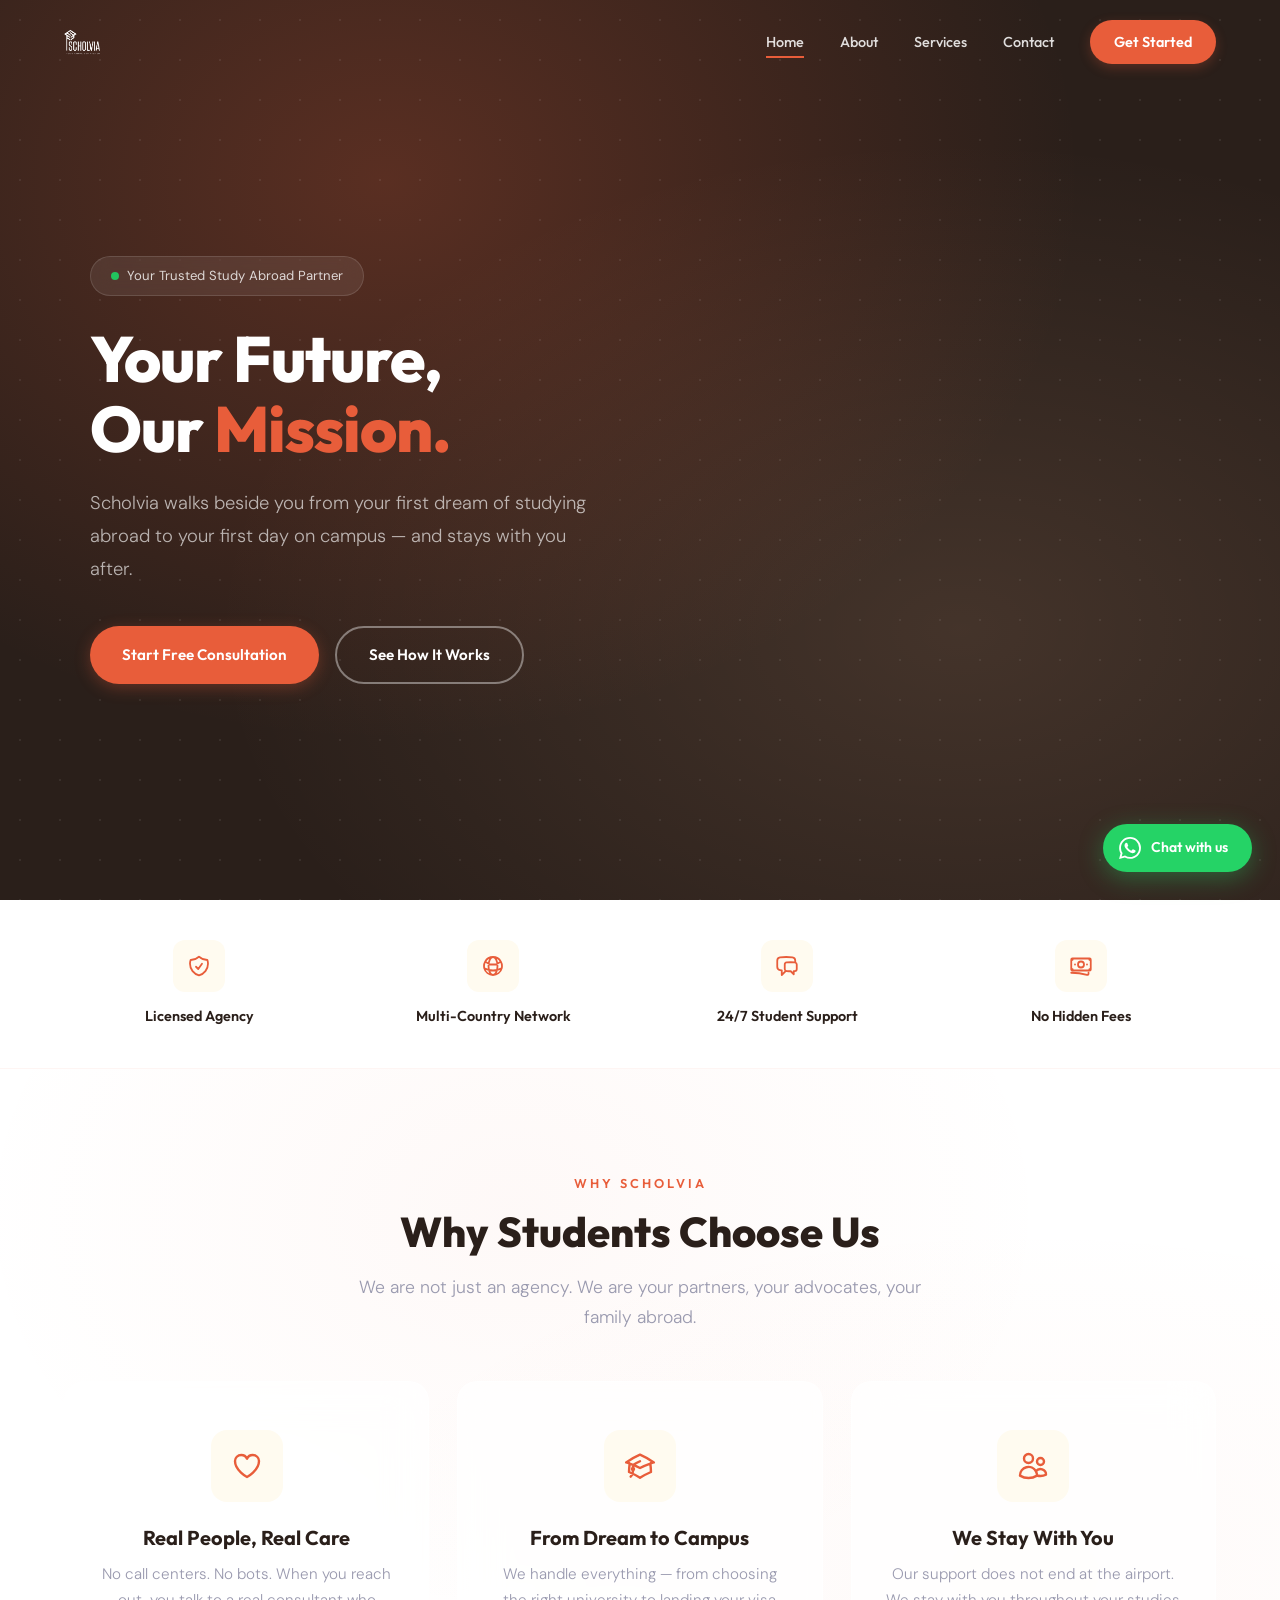
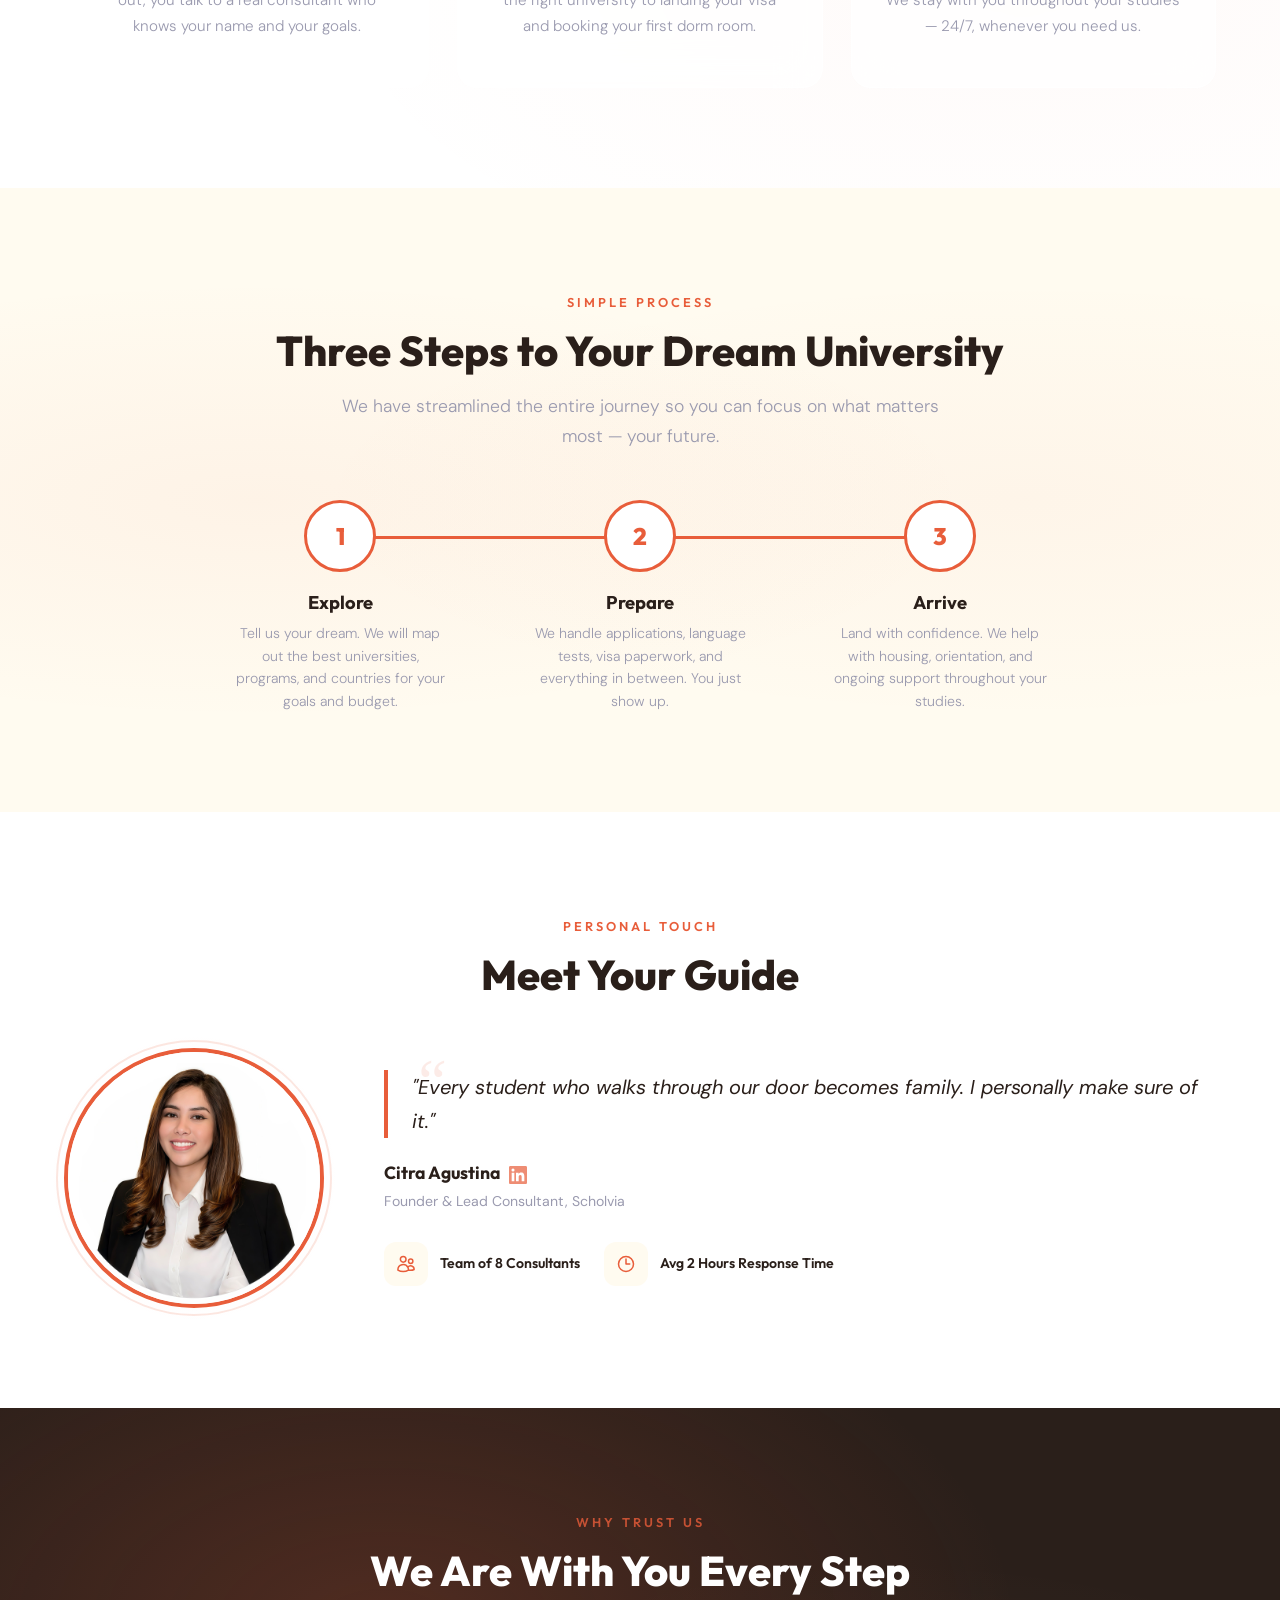
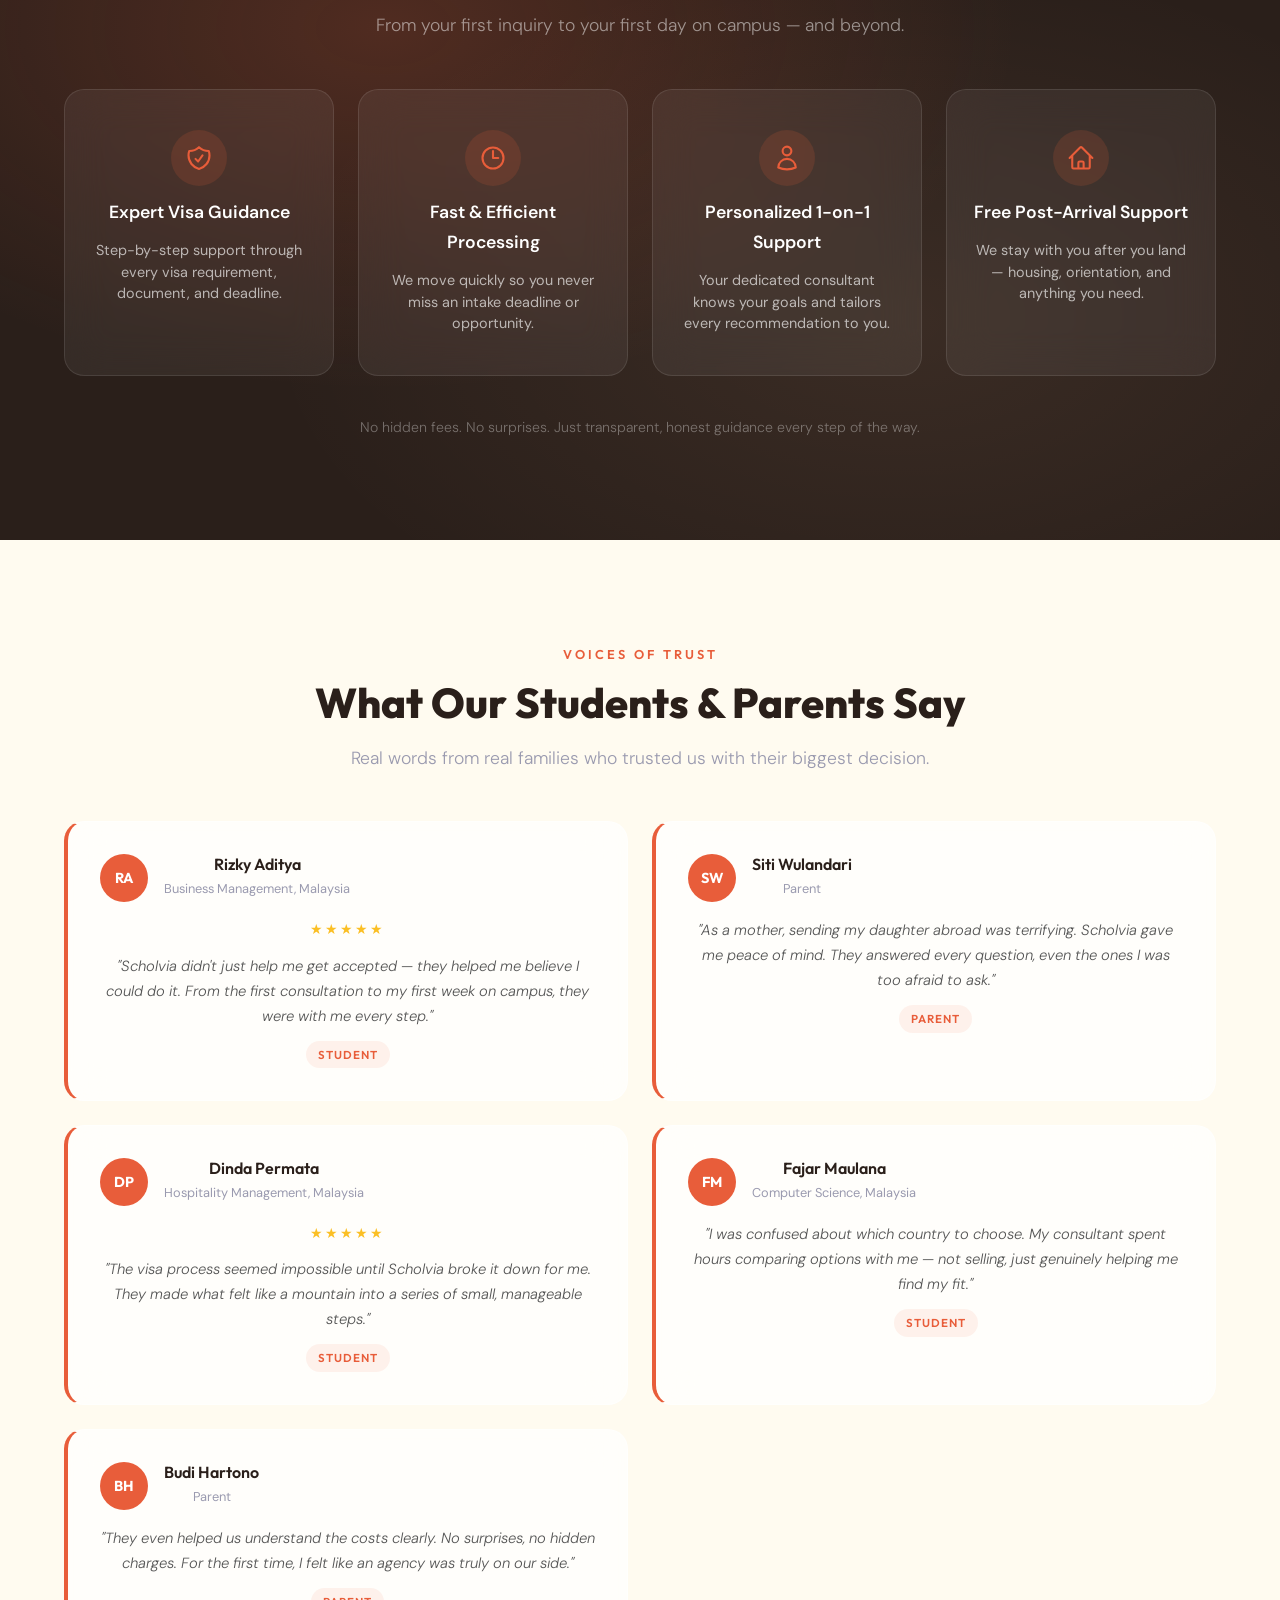
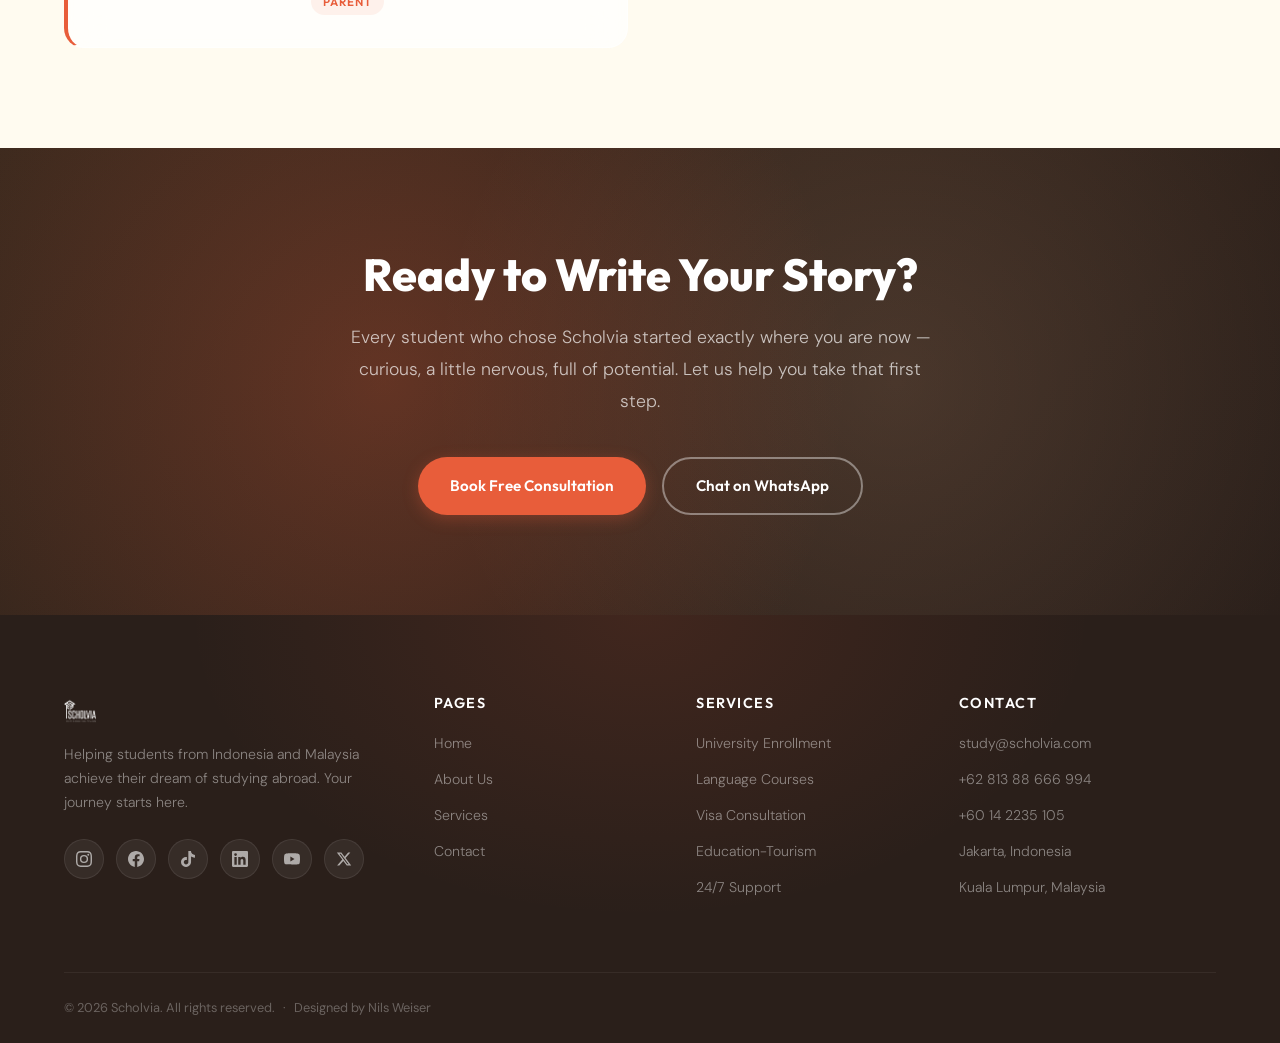
==== commit c705fb53: "Update homepage text content only — no design changes - Hero badge: "Your Trusted Study Abroad Partn" ====
--- a/preview-d/index.html
+++ b/preview-d/index.html
@@ -45,7 +45,7 @@
     <div class="container">
       <div class="hero-grid">
         <div class="hero-content">
-          <div class="hero-badge">Trusted by 100+ students across Southeast Asia</div>
+          <div class="hero-badge">Your Trusted Study Abroad Partner</div>
           <h1 class="hero-title">Your Future,<br>Our <span class="text-gradient">Mission.</span></h1>
           <p class="hero-subtitle">Scholvia walks beside you from your first dream of studying abroad to your first day on campus — and stays with you after.</p>
           <div class="hero-buttons">
@@ -69,7 +69,7 @@
           <div class="trust-icon">
             <svg xmlns="http://www.w3.org/2000/svg" fill="none" viewBox="0 0 24 24" stroke-width="1.8" stroke="currentColor"><path stroke-linecap="round" stroke-linejoin="round" d="M12 21a9.004 9.004 0 008.716-6.747M12 21a9.004 9.004 0 01-8.716-6.747M12 21c2.485 0 4.5-4.03 4.5-9S14.485 3 12 3m0 18c-2.485 0-4.5-4.03-4.5-9S9.515 3 12 3m0 0a8.997 8.997 0 017.843 4.582M12 3a8.997 8.997 0 00-7.843 4.582m15.686 0A11.953 11.953 0 0112 10.5c-2.998 0-5.74-1.1-7.843-2.918m15.686 0A8.959 8.959 0 0121 12c0 .778-.099 1.533-.284 2.253m0 0A17.919 17.919 0 0112 16.5c-3.162 0-6.133-.815-8.716-2.247m0 0A9.015 9.015 0 013 12c0-1.605.42-3.113 1.157-4.418"/></svg>
           </div>
-          <span class="trust-text">400+ Partner Institutions</span>
+          <span class="trust-text">Multi-Country Network</span>
         </div>
         <div class="trust-item">
           <div class="trust-icon">
@@ -186,34 +186,42 @@
     </div>
   </section>
 
-  <!-- ========== TRANSPARENCY DASHBOARD ========== -->
+  <!-- ========== TRUST SIGNALS ========== -->
   <section class="transparency-section">
     <div class="container text-center">
       <div class="reveal">
-        <span class="section-label">Our Numbers</span>
-        <h2 class="section-title">We Believe in Full Transparency</h2>
-        <p class="section-subtitle">Real numbers. No inflated claims. Just honest results from years of dedicated work.</p>
+        <span class="section-label">Why Trust Us</span>
+        <h2 class="section-title">We Are With You Every Step</h2>
+        <p class="section-subtitle">From your first inquiry to your first day on campus — and beyond.</p>
       </div>
       <div class="transparency-grid">
         <div class="glass-card-dark metric-card reveal">
-          <div class="metric-value"><span data-counter="98" data-suffix="%">0%</span></div>
-          <div class="metric-label">Visa Success Rate</div>
-          <div class="metric-bar"><div class="metric-bar-fill" data-width="98%"></div></div>
+          <div class="metric-icon">
+            <svg xmlns="http://www.w3.org/2000/svg" fill="none" viewBox="0 0 24 24" stroke-width="1.8" stroke="currentColor"><path stroke-linecap="round" stroke-linejoin="round" d="M9 12.75L11.25 15 15 9.75m-3-7.036A11.959 11.959 0 013.598 6 11.99 11.99 0 003 9.749c0 5.592 3.824 10.29 9 11.623 5.176-1.332 9-6.03 9-11.622 0-1.31-.21-2.571-.598-3.751h-.152c-3.196 0-6.1-1.248-8.25-3.285z"/></svg>
+          </div>
+          <div class="metric-label" style="font-size:1.1rem; font-weight:600; color:#fff; margin-top:12px;">Expert Visa Guidance</div>
+          <p style="color:rgba(255,255,255,0.65); font-size:0.9rem; margin-top:8px; line-height:1.5;">Step-by-step support through every visa requirement, document, and deadline.</p>
         </div>
         <div class="glass-card-dark metric-card reveal" style="transition-delay: 0.1s;">
-          <div class="metric-value">3-4 Weeks</div>
-          <div class="metric-label">Average Processing Time</div>
-          <div class="metric-bar"><div class="metric-bar-fill" data-width="75%"></div></div>
+          <div class="metric-icon">
+            <svg xmlns="http://www.w3.org/2000/svg" fill="none" viewBox="0 0 24 24" stroke-width="1.8" stroke="currentColor"><path stroke-linecap="round" stroke-linejoin="round" d="M12 6v6h4.5m4.5 0a9 9 0 11-18 0 9 9 0 0118 0z"/></svg>
+          </div>
+          <div class="metric-label" style="font-size:1.1rem; font-weight:600; color:#fff; margin-top:12px;">Fast &amp; Efficient Processing</div>
+          <p style="color:rgba(255,255,255,0.65); font-size:0.9rem; margin-top:8px; line-height:1.5;">We move quickly so you never miss an intake deadline or opportunity.</p>
         </div>
         <div class="glass-card-dark metric-card reveal" style="transition-delay: 0.2s;">
-          <div class="metric-value"><span data-counter="4.9" data-suffix="/5">0/5</span></div>
-          <div class="metric-label">Student Satisfaction</div>
-          <div class="metric-bar"><div class="metric-bar-fill" data-width="96%"></div></div>
+          <div class="metric-icon">
+            <svg xmlns="http://www.w3.org/2000/svg" fill="none" viewBox="0 0 24 24" stroke-width="1.8" stroke="currentColor"><path stroke-linecap="round" stroke-linejoin="round" d="M15.75 6a3.75 3.75 0 11-7.5 0 3.75 3.75 0 017.5 0zM4.501 20.118a7.5 7.5 0 0114.998 0A17.933 17.933 0 0112 21.75c-2.676 0-5.216-.584-7.499-1.632z"/></svg>
+          </div>
+          <div class="metric-label" style="font-size:1.1rem; font-weight:600; color:#fff; margin-top:12px;">Personalized 1-on-1 Support</div>
+          <p style="color:rgba(255,255,255,0.65); font-size:0.9rem; margin-top:8px; line-height:1.5;">Your dedicated consultant knows your goals and tailors every recommendation to you.</p>
         </div>
         <div class="glass-card-dark metric-card reveal" style="transition-delay: 0.3s;">
-          <div class="metric-value">Free</div>
-          <div class="metric-label">Post-Arrival Support</div>
-          <div class="metric-bar"><div class="metric-bar-fill" data-width="100%"></div></div>
+          <div class="metric-icon">
+            <svg xmlns="http://www.w3.org/2000/svg" fill="none" viewBox="0 0 24 24" stroke-width="1.8" stroke="currentColor"><path stroke-linecap="round" stroke-linejoin="round" d="M2.25 12l8.954-8.955c.44-.439 1.152-.439 1.591 0L21.75 12M4.5 9.75v10.125c0 .621.504 1.125 1.125 1.125H9.75v-4.875c0-.621.504-1.125 1.125-1.125h2.25c.621 0 1.125.504 1.125 1.125V21h4.125c.621 0 1.125-.504 1.125-1.125V9.75M8.25 21h8.25"/></svg>
+          </div>
+          <div class="metric-label" style="font-size:1.1rem; font-weight:600; color:#fff; margin-top:12px;">Free Post-Arrival Support</div>
+          <p style="color:rgba(255,255,255,0.65); font-size:0.9rem; margin-top:8px; line-height:1.5;">We stay with you after you land — housing, orientation, and anything you need.</p>
         </div>
       </div>
       <p class="transparency-note reveal">No hidden fees. No surprises. Just transparent, honest guidance every step of the way.</p>
--- a/preview-d/assets/css/main.css
+++ b/preview-d/assets/css/main.css
@@ -917,6 +917,23 @@
 .metric-card {
   text-align: center;
   padding: 40px 24px;
+}
+
+.metric-icon {
+  width: 56px;
+  height: 56px;
+  margin: 0 auto;
+  background: rgba(232,93,58,0.15);
+  border-radius: 50%;
+  display: flex;
+  align-items: center;
+  justify-content: center;
+  color: var(--royal-blue);
+}
+
+.metric-icon svg {
+  width: 28px;
+  height: 28px;
 }
 
 .metric-value {
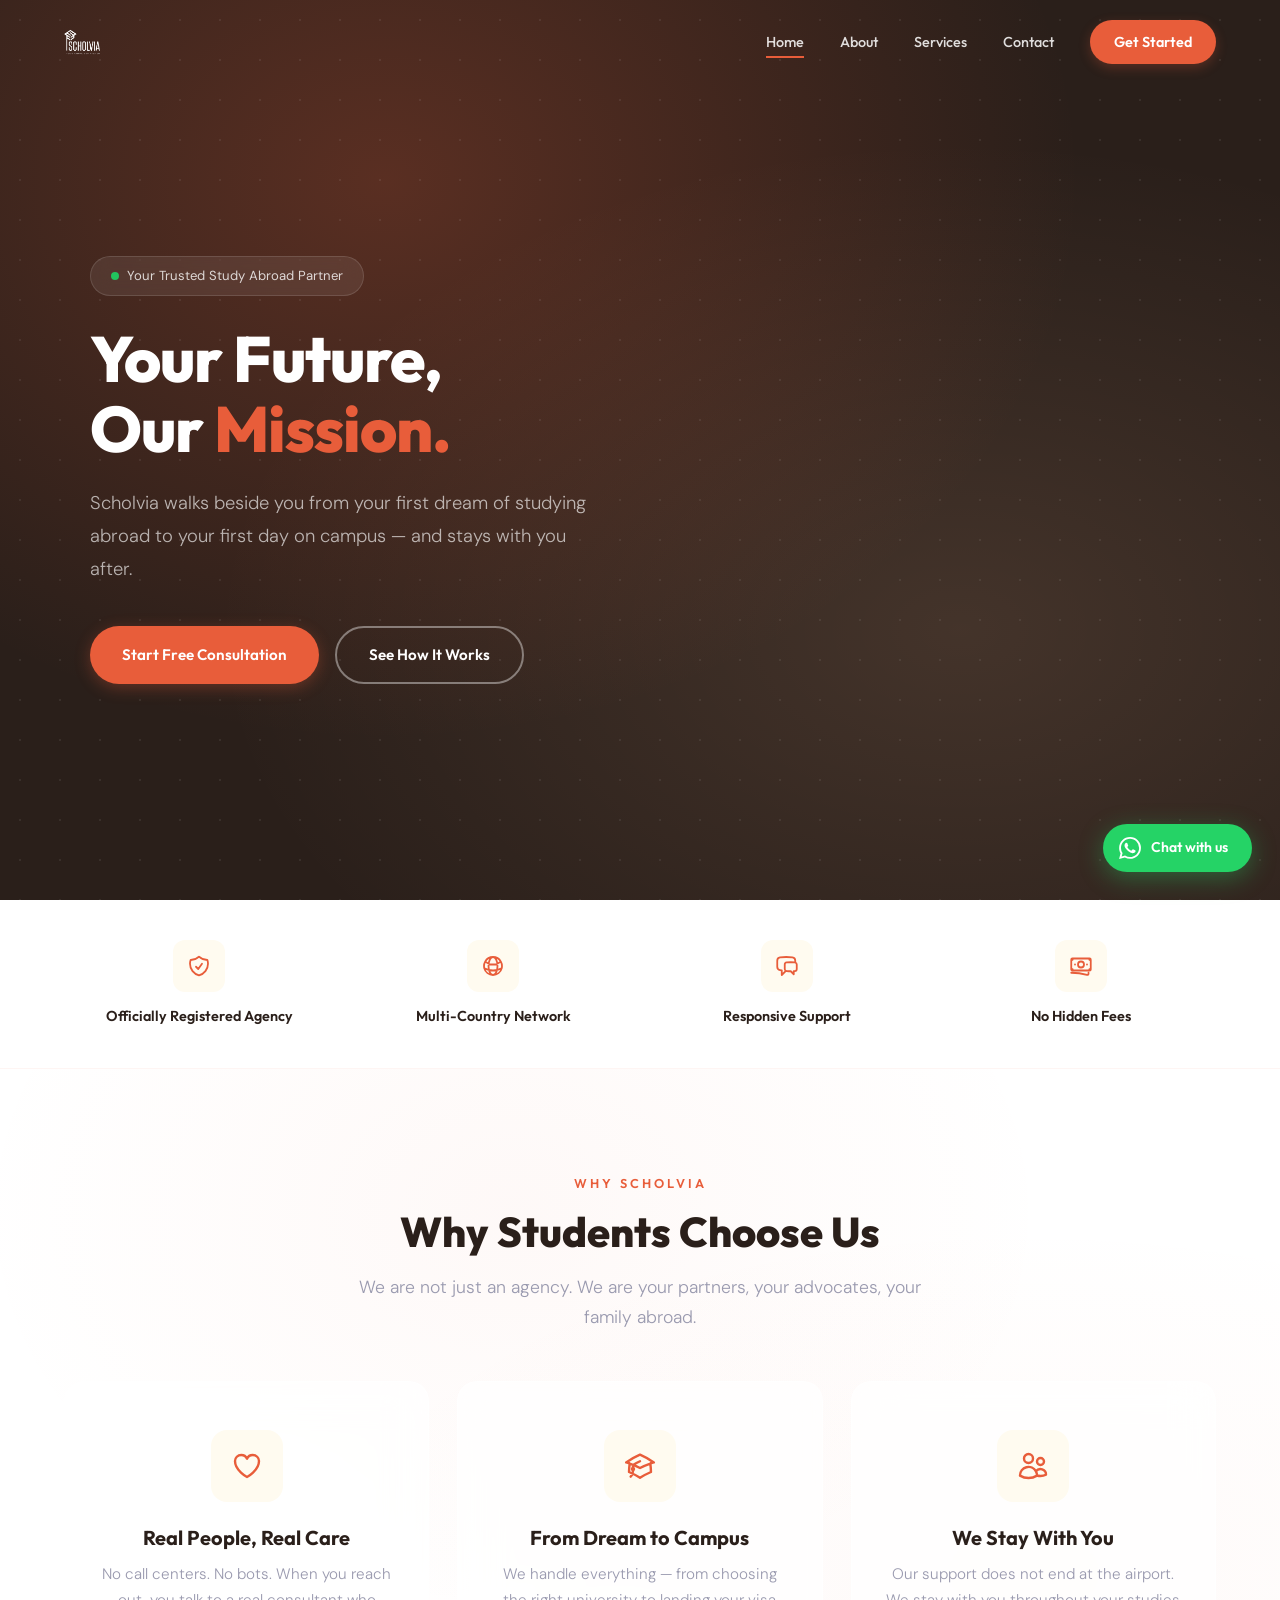
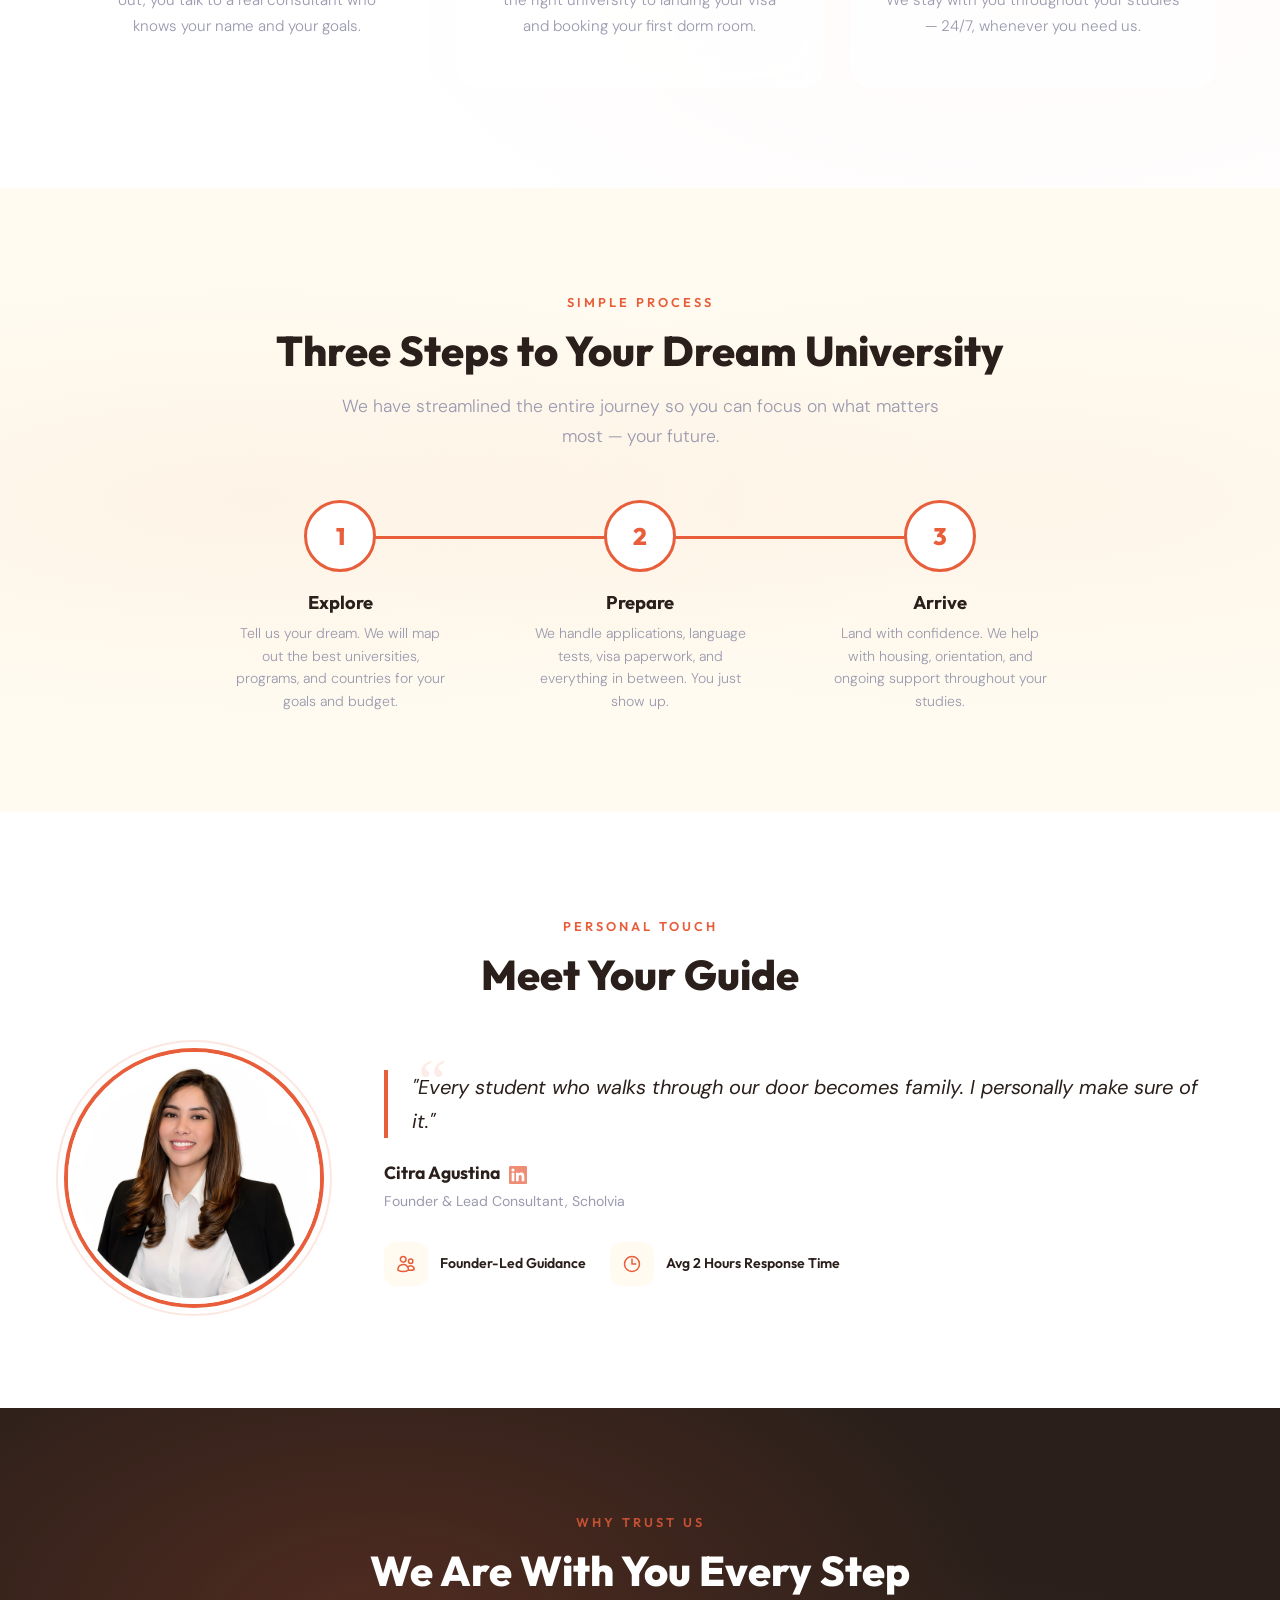
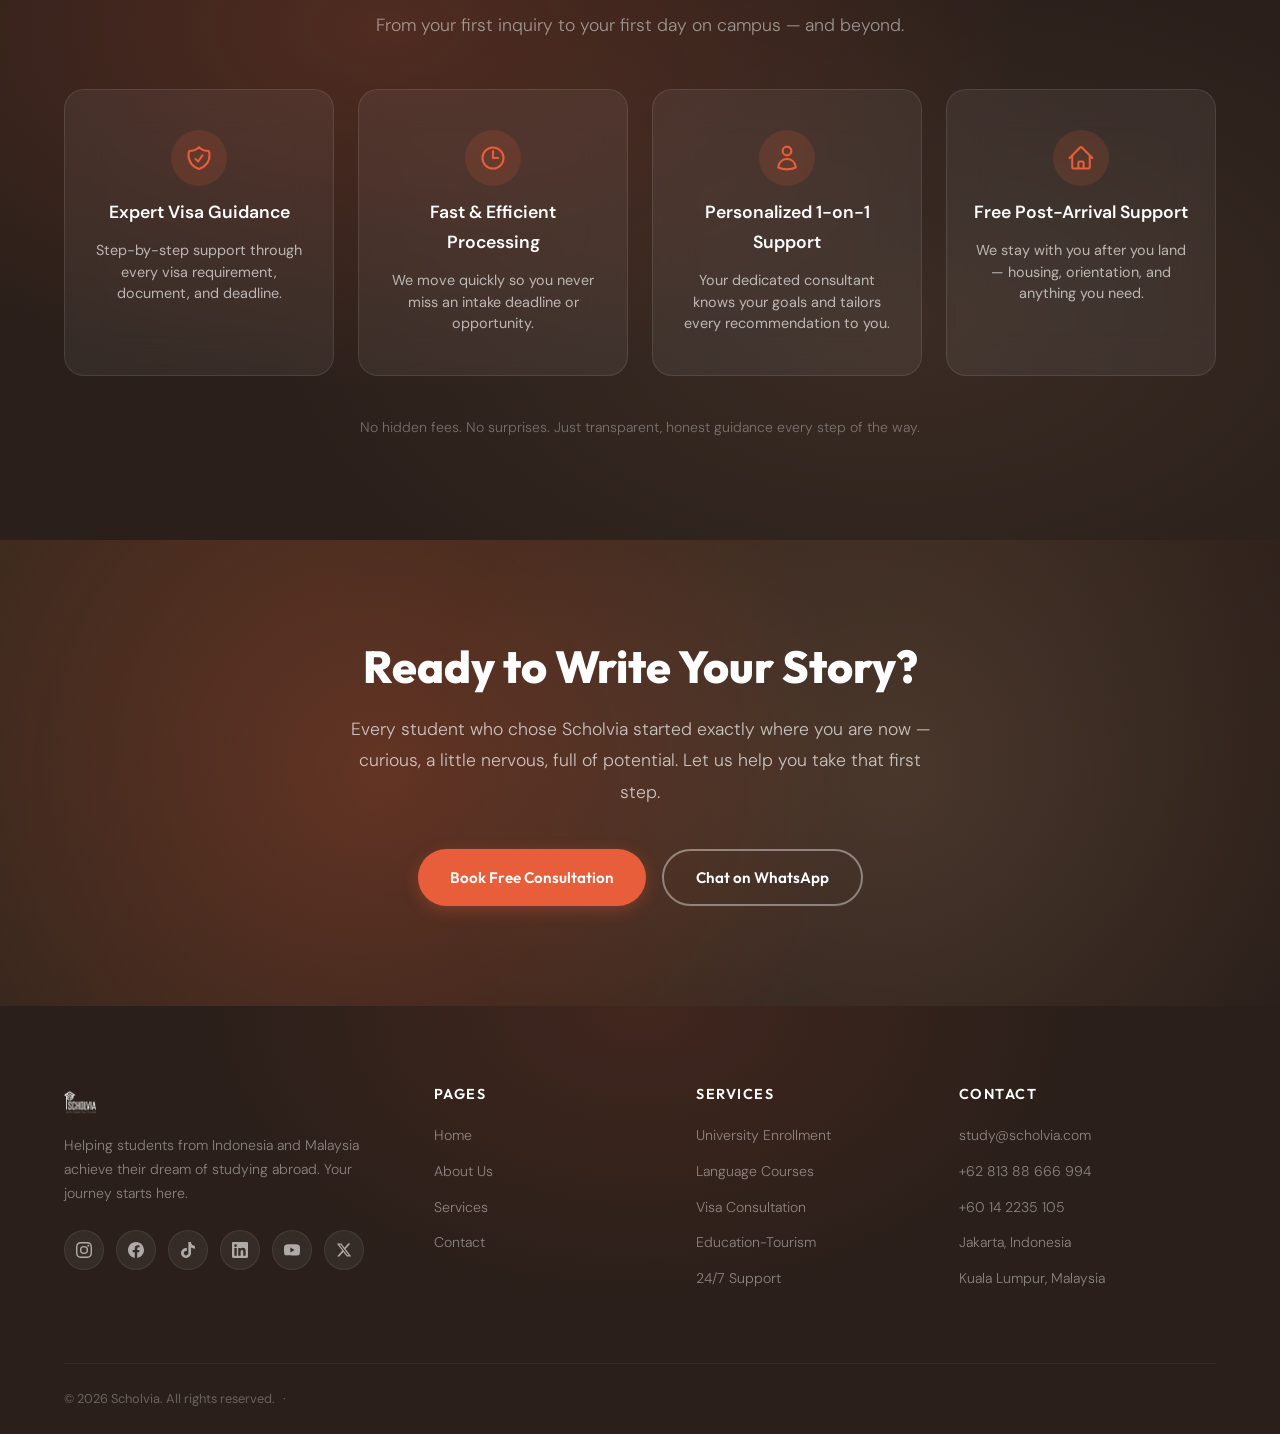
==== commit 59296c5a: "Remove testimonials, update trust bar & guide stat, drop designer credit - Remove entire fake testim" ====
--- a/preview-d/index.html
+++ b/preview-d/index.html
@@ -63,7 +63,7 @@
           <div class="trust-icon">
             <svg xmlns="http://www.w3.org/2000/svg" fill="none" viewBox="0 0 24 24" stroke-width="1.8" stroke="currentColor"><path stroke-linecap="round" stroke-linejoin="round" d="M9 12.75L11.25 15 15 9.75m-3-7.036A11.959 11.959 0 013.598 6 11.99 11.99 0 003 9.749c0 5.592 3.824 10.29 9 11.623 5.176-1.332 9-6.03 9-11.622 0-1.31-.21-2.571-.598-3.751h-.152c-3.196 0-6.1-1.248-8.25-3.285z"/></svg>
           </div>
-          <span class="trust-text">Licensed Agency</span>
+          <span class="trust-text">Officially Registered Agency</span>
         </div>
         <div class="trust-item">
           <div class="trust-icon">
@@ -75,7 +75,7 @@
           <div class="trust-icon">
             <svg xmlns="http://www.w3.org/2000/svg" fill="none" viewBox="0 0 24 24" stroke-width="1.8" stroke="currentColor"><path stroke-linecap="round" stroke-linejoin="round" d="M20.25 8.511c.884.284 1.5 1.128 1.5 2.097v4.286c0 1.136-.847 2.1-1.98 2.193-.34.027-.68.052-1.02.072v3.091l-3-3c-1.354 0-2.694-.055-4.02-.163a2.115 2.115 0 01-.825-.242m9.345-8.334a2.126 2.126 0 00-.476-.095 48.64 48.64 0 00-8.048 0c-1.131.094-1.976 1.057-1.976 2.192v4.286c0 .837.46 1.58 1.155 1.951m9.345-8.334V6.637c0-1.621-1.152-3.026-2.76-3.235A48.455 48.455 0 0011.25 3c-2.115 0-4.198.137-6.24.402-1.608.209-2.76 1.614-2.76 3.235v6.226c0 1.621 1.152 3.026 2.76 3.235.577.075 1.157.14 1.74.194V21l4.155-4.155"/></svg>
           </div>
-          <span class="trust-text">24/7 Student Support</span>
+          <span class="trust-text">Responsive Support</span>
         </div>
         <div class="trust-item">
           <div class="trust-icon">
@@ -172,7 +172,7 @@
               <div class="guide-stat-icon">
                 <svg xmlns="http://www.w3.org/2000/svg" fill="none" viewBox="0 0 24 24" stroke-width="1.8" stroke="currentColor"><path stroke-linecap="round" stroke-linejoin="round" d="M15 19.128a9.38 9.38 0 002.625.372 9.337 9.337 0 004.121-.952 4.125 4.125 0 00-7.533-2.493M15 19.128v-.003c0-1.113-.285-2.16-.786-3.07M15 19.128v.106A12.318 12.318 0 018.624 21c-2.331 0-4.512-.645-6.374-1.766l-.001-.109a6.375 6.375 0 0111.964-3.07M12 6.375a3.375 3.375 0 11-6.75 0 3.375 3.375 0 016.75 0zm8.25 2.25a2.625 2.625 0 11-5.25 0 2.625 2.625 0 015.25 0z"/></svg>
               </div>
-              <span class="guide-stat-text">Team of 8 Consultants</span>
+              <span class="guide-stat-text">Founder-Led Guidance</span>
             </div>
             <div class="guide-stat">
               <div class="guide-stat-icon">
@@ -225,81 +225,6 @@
         </div>
       </div>
       <p class="transparency-note reveal">No hidden fees. No surprises. Just transparent, honest guidance every step of the way.</p>
-    </div>
-  </section>
-
-  <!-- ========== TESTIMONIALS ========== -->
-  <section class="testimonials-section">
-    <div class="container text-center">
-      <div class="reveal">
-        <span class="section-label">Voices of Trust</span>
-        <h2 class="section-title">What Our Students &amp; Parents Say</h2>
-        <p class="section-subtitle">Real words from real families who trusted us with their biggest decision.</p>
-      </div>
-      <div class="testimonials-grid">
-        <!-- Rizky -->
-        <div class="glass-card testimonial-card border-blue reveal">
-          <div class="testimonial-header">
-            <div class="testimonial-avatar bg-blue">RA</div>
-            <div class="testimonial-info">
-              <h4>Rizky Aditya</h4>
-              <span>Business Management, Malaysia</span>
-            </div>
-          </div>
-          <div class="testimonial-stars">&#9733;&#9733;&#9733;&#9733;&#9733;</div>
-          <p>"Scholvia didn't just help me get accepted — they helped me believe I could do it. From the first consultation to my first week on campus, they were with me every step."</p>
-          <span class="testimonial-tag tag-student">Student</span>
-        </div>
-        <!-- Siti (Parent) -->
-        <div class="glass-card testimonial-card border-magenta reveal" style="transition-delay: 0.1s;">
-          <div class="testimonial-header">
-            <div class="testimonial-avatar bg-magenta">SW</div>
-            <div class="testimonial-info">
-              <h4>Siti Wulandari</h4>
-              <span>Parent</span>
-            </div>
-          </div>
-          <p>"As a mother, sending my daughter abroad was terrifying. Scholvia gave me peace of mind. They answered every question, even the ones I was too afraid to ask."</p>
-          <span class="testimonial-tag tag-parent">Parent</span>
-        </div>
-        <!-- Dinda -->
-        <div class="glass-card testimonial-card border-blue reveal">
-          <div class="testimonial-header">
-            <div class="testimonial-avatar bg-blue">DP</div>
-            <div class="testimonial-info">
-              <h4>Dinda Permata</h4>
-              <span>Hospitality Management, Malaysia</span>
-            </div>
-          </div>
-          <div class="testimonial-stars">&#9733;&#9733;&#9733;&#9733;&#9733;</div>
-          <p>"The visa process seemed impossible until Scholvia broke it down for me. They made what felt like a mountain into a series of small, manageable steps."</p>
-          <span class="testimonial-tag tag-student">Student</span>
-        </div>
-        <!-- Fajar -->
-        <div class="glass-card testimonial-card border-blue reveal" style="transition-delay: 0.1s;">
-          <div class="testimonial-header">
-            <div class="testimonial-avatar bg-blue">FM</div>
-            <div class="testimonial-info">
-              <h4>Fajar Maulana</h4>
-              <span>Computer Science, Malaysia</span>
-            </div>
-          </div>
-          <p>"I was confused about which country to choose. My consultant spent hours comparing options with me — not selling, just genuinely helping me find my fit."</p>
-          <span class="testimonial-tag tag-student">Student</span>
-        </div>
-        <!-- Budi (Parent) -->
-        <div class="glass-card testimonial-card border-magenta reveal">
-          <div class="testimonial-header">
-            <div class="testimonial-avatar bg-magenta">BH</div>
-            <div class="testimonial-info">
-              <h4>Budi Hartono</h4>
-              <span>Parent</span>
-            </div>
-          </div>
-          <p>"They even helped us understand the costs clearly. No surprises, no hidden charges. For the first time, I felt like an agency was truly on our side."</p>
-          <span class="testimonial-tag tag-parent">Parent</span>
-        </div>
-      </div>
     </div>
   </section>
 
@@ -369,7 +294,6 @@
       </div>
       <div class="footer-bottom">
         <p>&copy; 2026 Scholvia. All rights reserved.</p>
-        <a href="https://wuesteon.github.io/" target="_blank" rel="noopener">Designed by Nils Weiser</a>
       </div>
     </div>
   </footer>
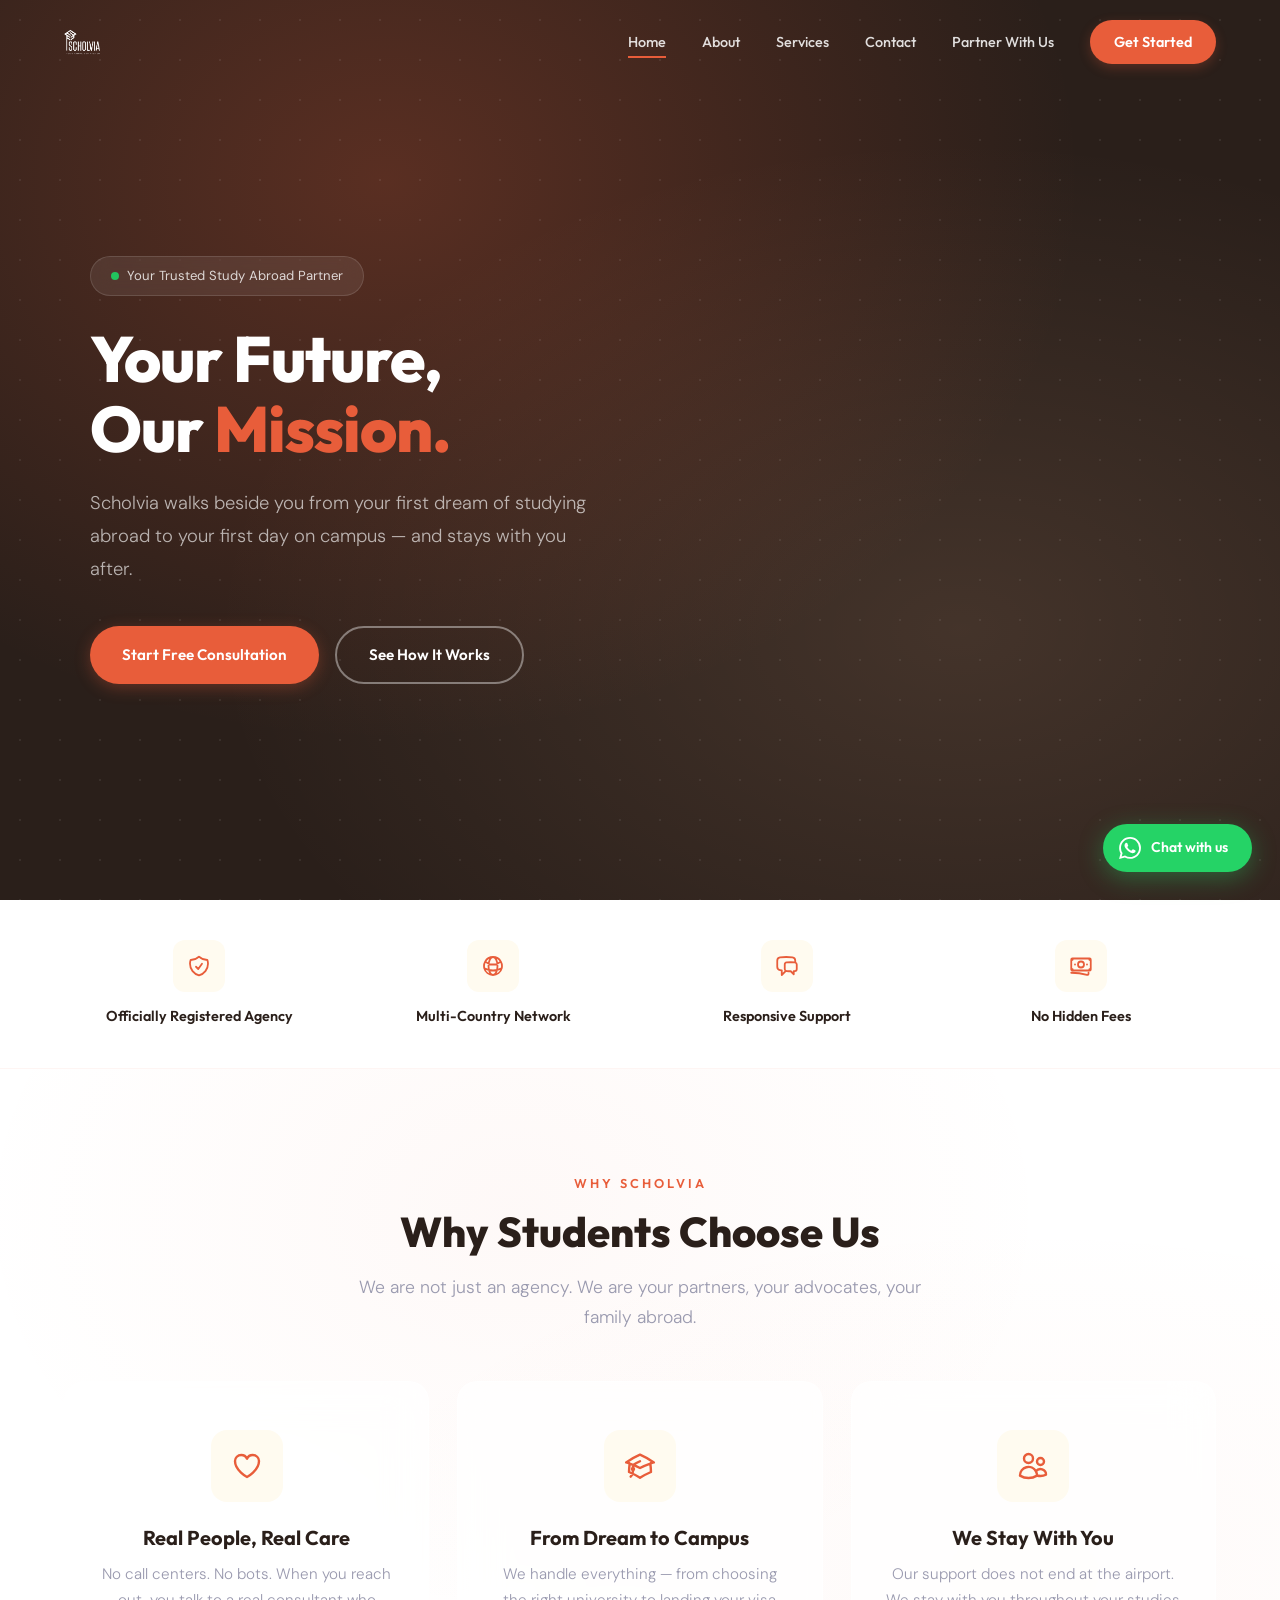
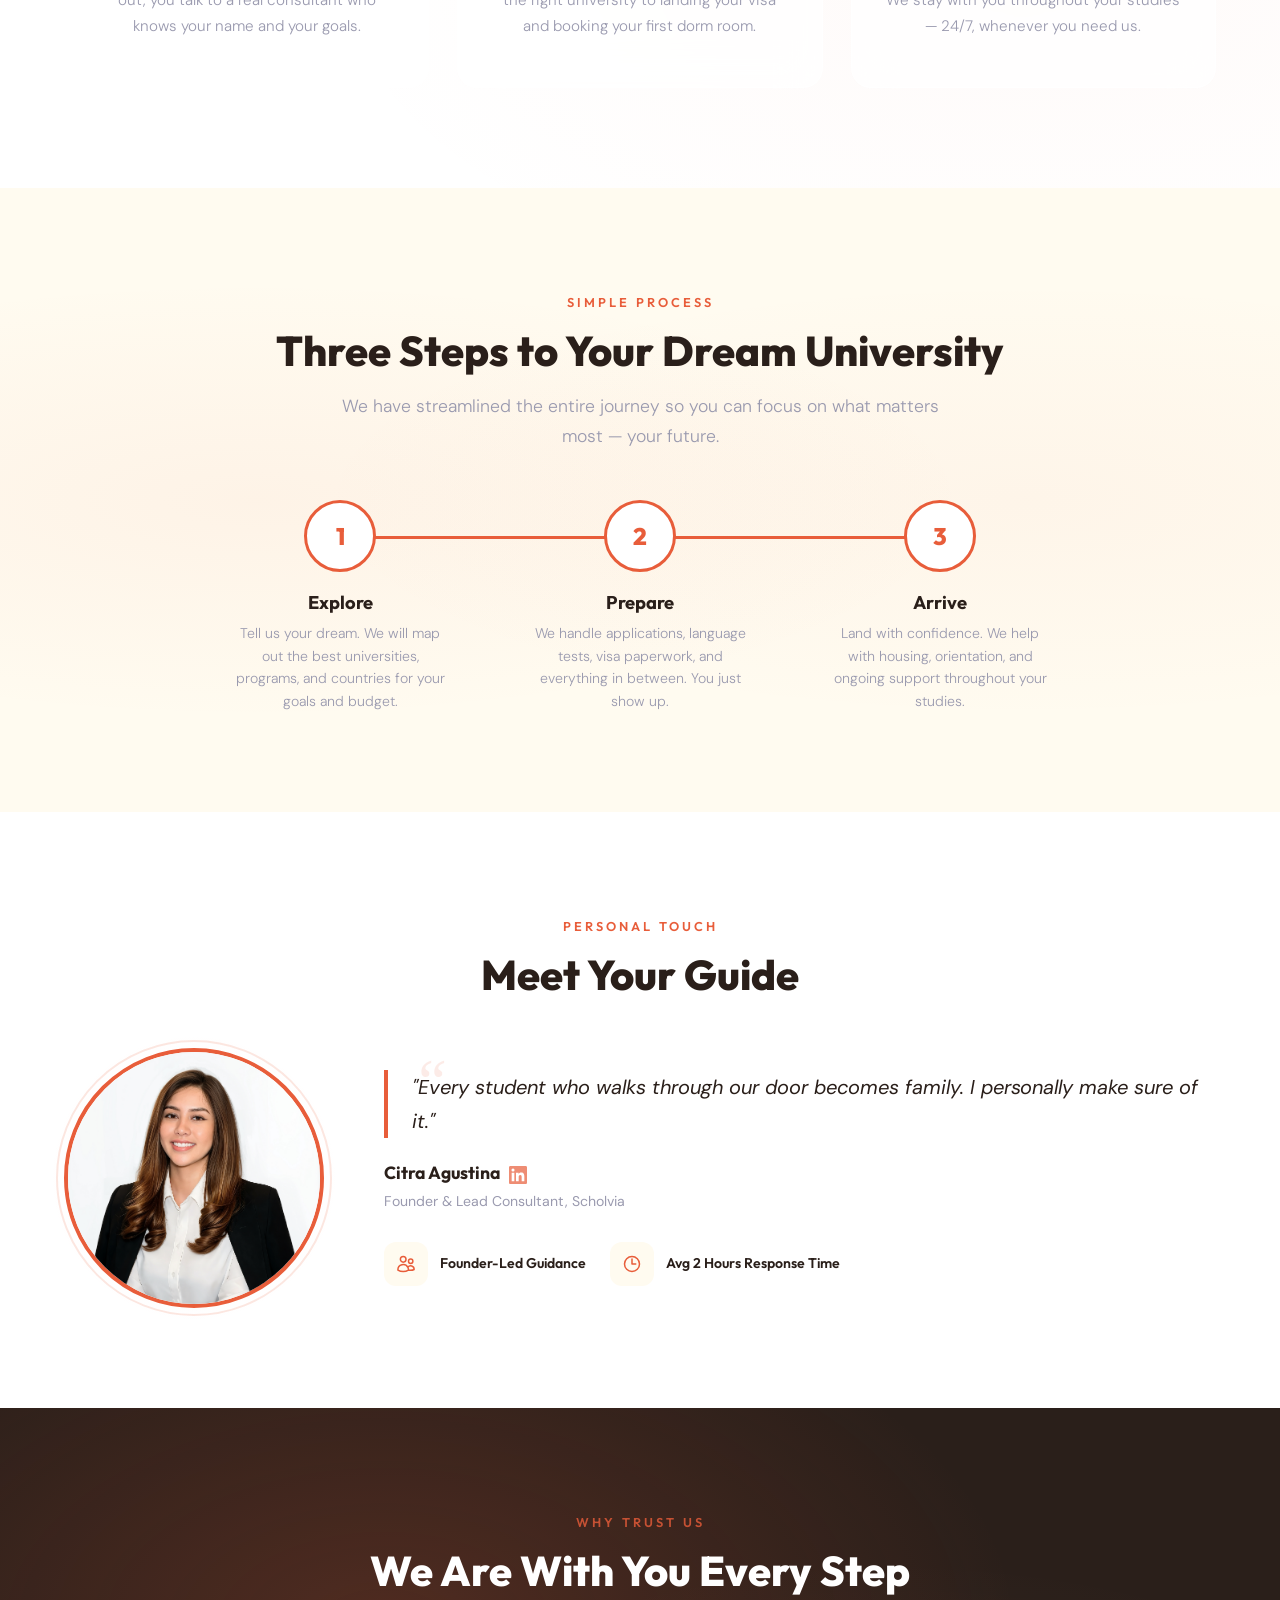
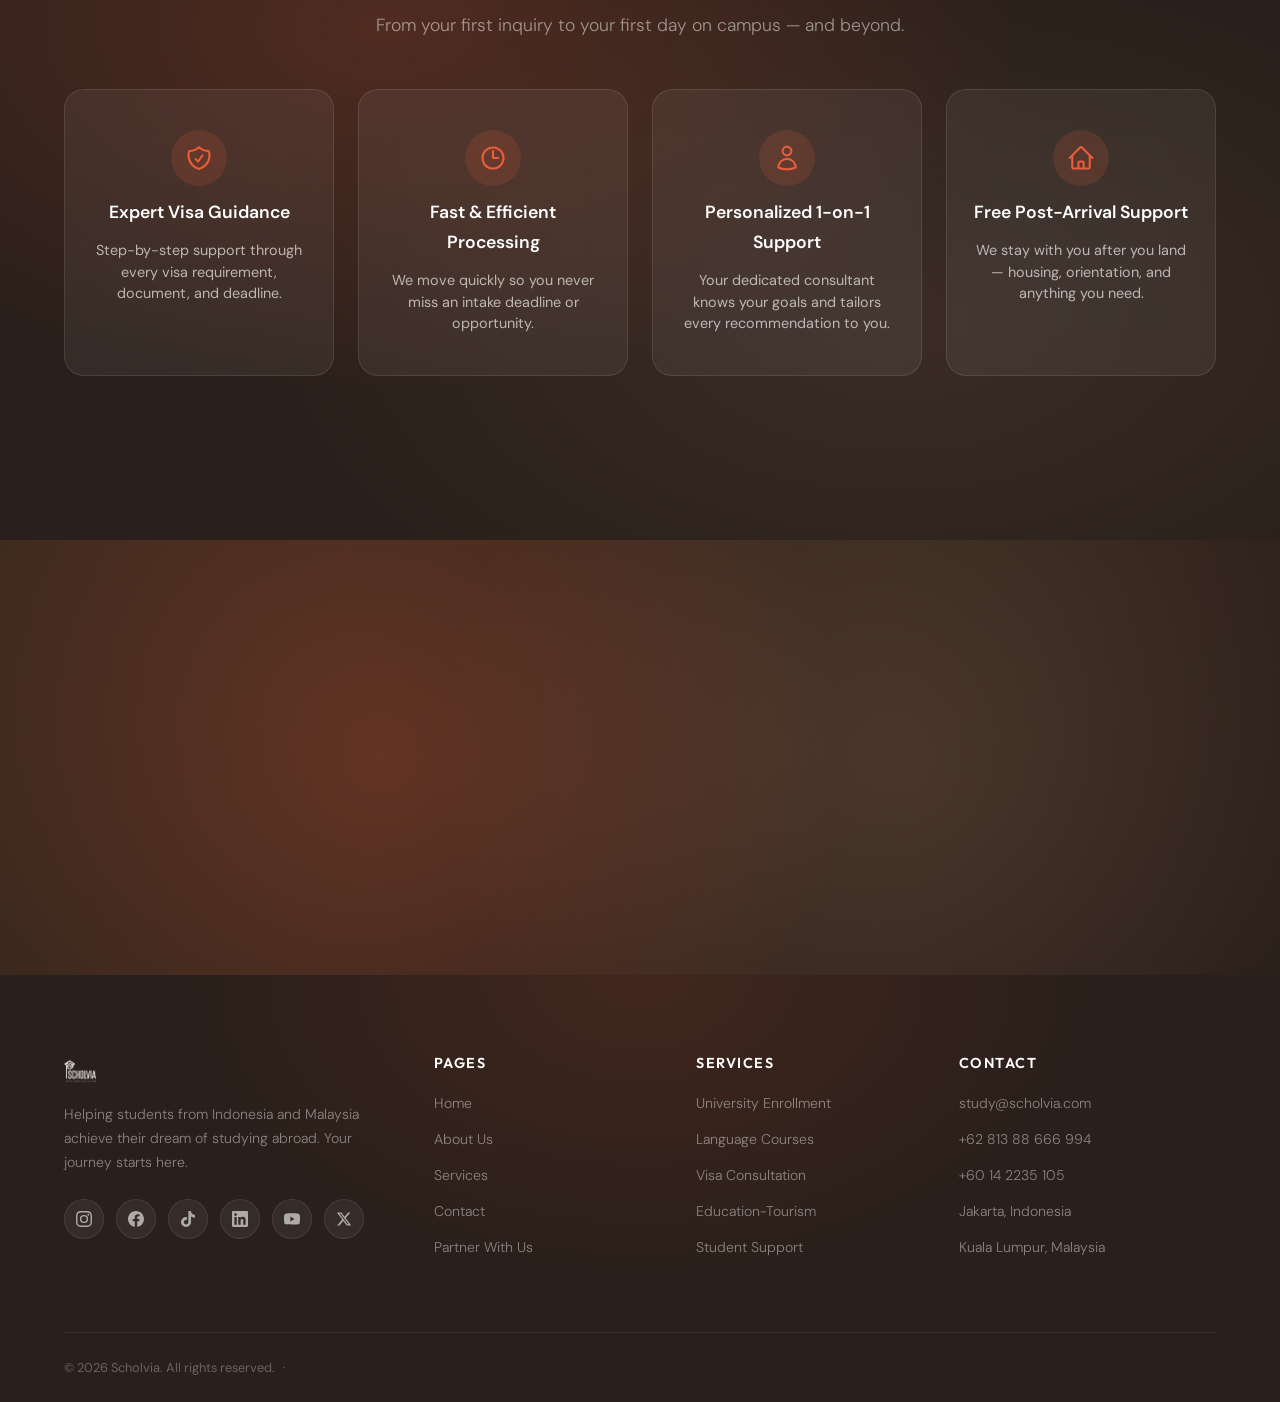
==== commit 483714a7: "Add Partner With Us to navbar/footer, update CTA text, rename Student Support - Navbar: add "Partner" ====
--- a/preview-d/index.html
+++ b/preview-d/index.html
@@ -30,6 +30,7 @@
         <a href="about.html">About</a>
         <a href="services.html">Services</a>
         <a href="contact.html">Contact</a>
+        <a href="partner.html">Partner With Us</a>
         <a href="contact.html" class="nav-cta">Get Started</a>
       </div>
     </div>
@@ -160,7 +161,7 @@
       <div class="guide-grid" style="margin-top: 48px;">
         <div class="reveal-left">
           <div class="guide-photo-wrapper">
-            <img src="assets/img/citra.png" alt="Citra Agustina — Founder of Scholvia" class="guide-photo">
+            <img src="assets/img/NEW.JPG" alt="Citra Agustina — Founder of Scholvia" class="guide-photo">
           </div>
         </div>
         <div class="guide-content reveal-right">
@@ -232,7 +233,7 @@
   <section class="cta-section">
     <div class="container reveal">
       <h2>Ready to Write Your Story?</h2>
-      <p>Every student who chose Scholvia started exactly where you are now — curious, a little nervous, full of potential. Let us help you take that first step.</p>
+      <p>Thinking about studying abroad? Start with a free conversation. No pressure, no commitment — just honest guidance.</p>
       <div class="cta-buttons">
         <a href="contact.html" class="btn btn-primary">Book Free Consultation</a>
         <a href="https://wa.me/6281388666994" target="_blank" rel="noopener" class="btn btn-outline">Chat on WhatsApp</a>
@@ -274,6 +275,7 @@
           <a href="about.html">About Us</a>
           <a href="services.html">Services</a>
           <a href="contact.html">Contact</a>
+          <a href="partner.html">Partner With Us</a>
         </div>
         <div class="footer-col">
           <h4>Services</h4>
@@ -281,7 +283,7 @@
           <a href="services.html">Language Courses</a>
           <a href="services.html">Visa Consultation</a>
           <a href="services.html">Education-Tourism</a>
-          <a href="services.html">24/7 Support</a>
+          <a href="services.html">Student Support</a>
         </div>
         <div class="footer-col">
           <h4>Contact</h4>
